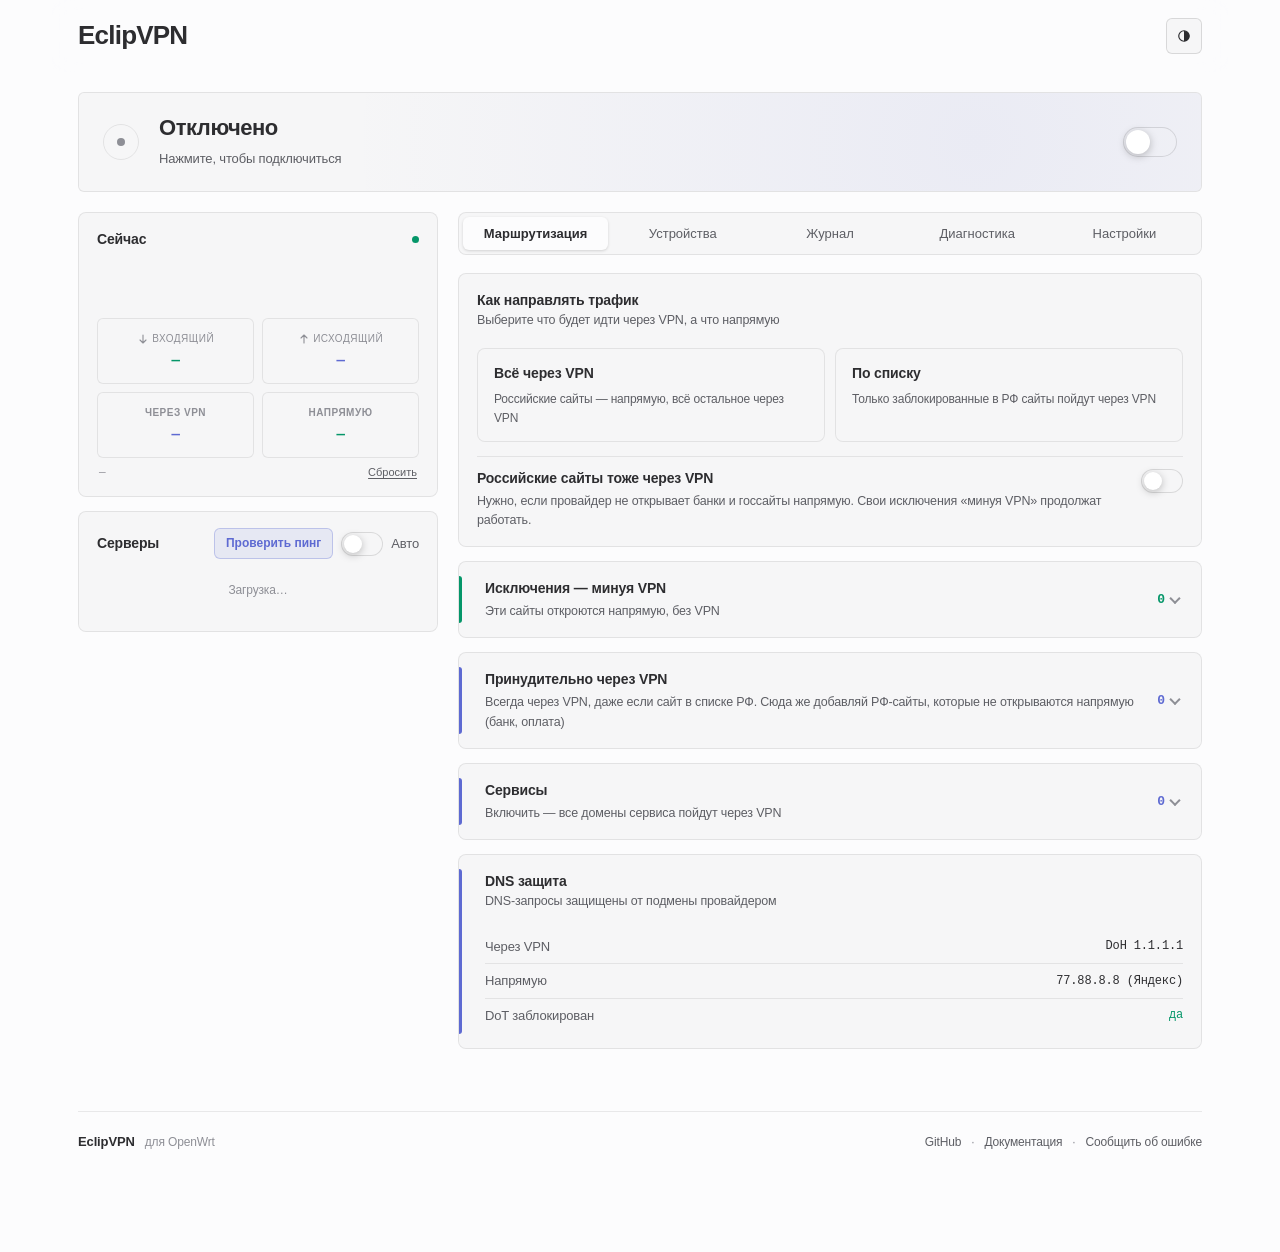
==== www/eclipvpn/index.html @ 991111f2 "feat(ui): automation settings, explicit device routes, domain search, DNS-free log - Settings > Авто" ====
<!DOCTYPE html>
<html lang="ru">
<head>
<meta charset="UTF-8">
<meta name="viewport" content="width=device-width, initial-scale=1, viewport-fit=cover">
<meta name="apple-mobile-web-app-capable" content="yes">
<meta name="apple-mobile-web-app-status-bar-style" content="black-translucent">
<meta name="theme-color" content="#08090a" media="(prefers-color-scheme: dark)">
<meta name="theme-color" content="#fcfcfd" media="(prefers-color-scheme: light)">
<title>EclipVPN</title>
<style>
/* System font stack — page must work without internet (it's the router admin UI) */
*,*::before,*::after{margin:0;padding:0;box-sizing:border-box}
:root{
  --bg:#08090a;
  --bg-gradient:#08090a;
  --card:rgba(255,255,255,0.025);
  --card-hover:rgba(255,255,255,0.04);
  --border:rgba(255,255,255,0.08);
  --border-strong:rgba(255,255,255,0.12);
  --text:#f7f8f8;
  --text-muted:#8a8f98;
  --text-dim:#62666d;
  --accent:#5e6ad2;
  --accent-warm:#5e6ad2;
  --accent-cool:#5e6ad2;
  --green:#34d399;
  --red:#f87171;
  --yellow:#fbbf24;
  --orange:#fb923c;
}
[data-theme="light"]{
  --bg:#fcfcfd;
  --bg-gradient:#fcfcfd;
  --card:rgba(0,0,0,0.025);
  --card-hover:rgba(0,0,0,0.04);
  --border:rgba(0,0,0,0.08);
  --border-strong:rgba(0,0,0,0.12);
  --text:#2d2d30;
  --text-muted:#5d5e64;
  --text-dim:#8e8f96;
  --accent:#5e6ad2;
  --accent-warm:#5e6ad2;
  --accent-cool:#5e6ad2;
  --green:#059669;
  --red:#dc2626;
  --yellow:#d97706;
  --orange:#ea580c;
}

body{
  background:var(--bg-gradient);
  color:var(--text);
  font-family:-apple-system,BlinkMacSystemFont,'Segoe UI',Roboto,Oxygen,Ubuntu,sans-serif;
  min-height:100vh;
  font-feature-settings:'cv02','cv03','cv04','cv11';
  line-height:1.5;
  letter-spacing:-0.01em;
  overflow-x:hidden;
}
html,body{max-width:100vw}
/* Numbers: tabular-nums stabilizes width when values change (speed, ping, uptime) */
.num,.speed-value,.stat-num,.mini-stat-val,.metric-value,.server-ping,
.device-meta,.log-time,.header-info b,.status-text .meta b,
.log-count-badge,.log-dup-count,.dev-group-count{
  font-variant-numeric:tabular-nums;
  font-feature-settings:'tnum','zero'
}

.app{max-width:1180px;margin:0 auto;padding:0 28px 80px}

/* Header */
.header{
  display:flex;align-items:center;justify-content:space-between;
  padding:16px 0;margin:0 -28px 20px;padding-left:28px;padding-right:28px;
  position:sticky;top:0;z-index:50;
  background:rgba(8,9,10,0.72);
  backdrop-filter:saturate(140%) blur(14px);
  -webkit-backdrop-filter:saturate(140%) blur(14px);
  border-bottom:1px solid transparent;
  transition:border-color .2s ease
}
/* Theme-switch snap: when JS toggles theme, all transitions are disabled
   for one frame so header/cards/buttons all snap to new colors together —
   otherwise blurred header animates background over 200ms while body snaps
   instantly, which reads as "top is lagging behind". */
html.theme-switching *,html.theme-switching *::before,html.theme-switching *::after{
  transition:none!important
}
[data-theme="light"] .header{
  background:rgba(252,252,253,0.78)
}
.header.scrolled{border-bottom-color:var(--border)}
.brand{display:flex;align-items:baseline;gap:10px}
.logo{
  font-size:26px;font-weight:700;letter-spacing:-0.03em;
  color:var(--text);
}
.version{font-size:11px;color:var(--text-dim);font-weight:500;letter-spacing:0.04em;text-transform:uppercase}
.header-actions{display:flex;align-items:center;gap:10px;margin-left:auto}
.header-info{
  font-size:12.5px;color:var(--text-muted);
  display:none;align-items:center;gap:8px;
  padding:6px 12px;background:var(--card);border:1px solid var(--border);border-radius:999px;
  transition:all .2s ease
}
.header-info.on{
  background:rgba(52,211,153,0.08);
  border-color:rgba(52,211,153,0.2);
  color:var(--text)
}
.header-info.off{
  background:rgba(248,113,113,0.06);
  border-color:rgba(248,113,113,0.18);
  color:var(--text-muted)
}
.header-info b{color:var(--text);font-weight:600;font-family:ui-monospace,'SF Mono',Menlo,Consolas,monospace;font-size:11.5px}
/* Uplink (direct WAN) state — full / whitelist-only / none. Independent of
   the VPN state: it answers "is the PROVIDER's internet working, and is it
   whitelist-filtered" (only Yandex reachable, Google not). */
.net-badge{
  display:none;align-items:center;gap:6px;margin-top:8px;
  font-size:11.5px;font-weight:500;padding:4px 10px;border-radius:999px;
  border:1px solid var(--border);color:var(--text-muted);width:fit-content;cursor:default
}
.net-badge .nb-dot{width:6px;height:6px;border-radius:50%;flex-shrink:0}
.net-badge.full{background:rgba(52,211,153,0.07);border-color:rgba(52,211,153,0.18)}
.net-badge.full .nb-dot{background:var(--green,#34d399)}
.net-badge.whitelist{background:rgba(251,191,36,0.08);border-color:rgba(251,191,36,0.25);color:var(--text)}
.net-badge.whitelist .nb-dot{background:#fbbf24}
.net-badge.none{background:rgba(248,113,113,0.08);border-color:rgba(248,113,113,0.25);color:var(--text)}
.net-badge.none .nb-dot{background:var(--red,#f87171)}
.header-mini-toggle{
  width:42px;height:24px;position:relative;cursor:pointer;
  display:none;align-items:center;flex-shrink:0
}
.header-mini-toggle input{display:none}
.header-mini-toggle .mt-track{
  position:absolute;inset:0;border-radius:12px;
  background:rgba(255,255,255,0.08);
  border:1px solid var(--border-strong);
  transition:background .2s ease
}
.header-mini-toggle input:checked+.mt-track{
  background:var(--accent);
  border-color:transparent
}
.header-mini-toggle .mt-knob{
  position:absolute;top:3px;left:3px;
  width:18px;height:18px;border-radius:50%;
  background:#fff;transition:transform .25s cubic-bezier(0.4,0,0.2,1);
  box-shadow:0 1px 3px rgba(0,0,0,0.3)
}
.header-mini-toggle input:checked~.mt-knob{transform:translateX(18px)}
.header.compact .header-mini-toggle{display:inline-flex}
.header.compact .header-info{display:inline-flex}
/* Compact: hide brand so pill takes the left edge, actions stay right */
.header.compact .brand{display:none}
.header.scrolled .header-info{padding:6px 10px 6px 12px}

/* Main toggle — HERO */
.hero{
  background:var(--card);
  border:1px solid var(--border);
  border-radius:6px;
  padding:22px 24px;
  margin-bottom:20px;
  position:relative;
  overflow:hidden;
}
.hero::before{
  content:'';position:absolute;inset:0;
  background:radial-gradient(circle at 80% 50%, rgba(94,106,210,0.08), transparent 70%);
  pointer-events:none;
}
.hero-inner{display:flex;align-items:center;justify-content:space-between;gap:24px;position:relative}
.hero-status{display:flex;align-items:center;gap:20px}
.status-orb{
  width:36px;height:36px;border-radius:50%;
  display:flex;align-items:center;justify-content:center;
  background:transparent;
  border:1px solid var(--border-strong);
  position:relative;
}
.status-orb.off{border-color:var(--border)}
.status-orb .pulse{
  position:absolute;inset:-2px;border-radius:50%;
  border:1px solid var(--green);
  animation:pulse 2.5s ease-out infinite;
}
.status-orb.off .pulse{display:none}
@keyframes pulse{
  0%{transform:scale(1);opacity:0.6}
  100%{transform:scale(1.35);opacity:0}
}
.status-orb .dot{
  width:8px;height:8px;border-radius:50%;background:var(--green);
}
.status-orb.off .dot{background:var(--text-dim)}

.status-text h1{
  font-size:22px;font-weight:600;letter-spacing:-0.02em;
  margin-bottom:8px;line-height:1.2;
}
.status-text .meta{
  font-size:13px;color:var(--text-muted);
  display:flex;gap:10px 18px;flex-wrap:wrap;align-items:center;
  line-height:1.5;
}
.status-text .meta span{display:inline-flex;align-items:center;gap:6px}
.status-text .meta span+span{
  position:relative;padding-left:18px;
}
.status-text .meta span+span::before{
  content:"";position:absolute;left:0;top:50%;
  width:3px;height:3px;border-radius:50%;
  background:var(--text-dim);transform:translateY(-50%);
}
.status-text .meta b{color:var(--text);font-weight:600}

/* Toggle — knob fills the track minus 3px padding on every side, which
   makes off/on positions visually symmetric. Geometry: track WxH, knob
   (H-6)x(H-6), travel = W - knob - 6. */
.toggle{position:relative;width:54px;height:30px;cursor:pointer;flex-shrink:0}
.toggle input{display:none}
.toggle-track{
  position:absolute;inset:0;border-radius:15px;
  background:rgba(255,255,255,0.08);
  transition:background .3s ease;
  border:1px solid var(--border-strong);
}
.toggle input:checked+.toggle-track{
  background:var(--accent);
  border-color:transparent;
}
.toggle-knob{
  position:absolute;top:3px;left:3px;
  width:24px;height:24px;border-radius:50%;
  background:#fff;transition:transform .3s cubic-bezier(0.4,0,0.2,1);
  box-shadow:0 2px 8px rgba(0,0,0,0.25);
}
.toggle input:checked~.toggle-knob{transform:translateX(24px)}

/* Settings row with inline toggle */
.setting-row{
  display:flex;align-items:flex-start;justify-content:space-between;
  gap:20px
}
.setting-row-info{flex:1;min-width:0}
.setting-row-title{
  font-size:14px;font-weight:600;color:var(--text);
  letter-spacing:-0.01em;line-height:1.35
}
.setting-row-desc{
  font-size:12.5px;color:var(--text-muted);
  line-height:1.5;margin-top:4px
}
.auto-row{padding:12px 0;border-top:1px solid var(--border)}
.card-desc + .auto-row{border-top:none}
.mode-switch + .auto-row{margin-top:14px;padding-bottom:0}
.auto-row.off{opacity:.5}
.toggle-sm{width:42px;height:24px;flex-shrink:0}
.toggle-sm .toggle-track{border-radius:12px}
.toggle-sm .toggle-knob{width:18px;height:18px;top:3px;left:3px}
.toggle-sm input:checked~.toggle-knob{transform:translateX(18px)}
.setting-body{
  margin-top:16px;padding-top:16px;
  border-top:1px solid var(--border);
  transition:opacity .2s ease
}
.setting-body.disabled{opacity:0.4;pointer-events:none}
.setting-status{
  font-size:12px;color:var(--text-dim);
  margin-top:10px;display:flex;align-items:center;gap:6px
}
.setting-status.on{color:var(--green)}
.setting-status.on::before{
  content:"";width:6px;height:6px;border-radius:50%;
  background:var(--green)
}

/* Layout */
.grid{display:grid;grid-template-columns:360px minmax(0,1fr);gap:20px;align-items:start}
@media(max-width:840px){
  .grid{display:flex;flex-direction:column;align-items:stretch;gap:0}
  /* Bottom-nav layout: «Главная» = hero + left column, every other tab = its
     section only, with the compact header standing in for the hero. */
  .grid > *{min-width:0}
  body.m-home .grid > :not(.home-col){display:none}
  body:not(.m-home) .home-col,body:not(.m-home) .hero{display:none}
  .header{gap:12px}
  .header-info{min-width:0;white-space:nowrap;overflow:hidden}
}

/* Cards */
.card{
  background:var(--card);
  border:1px solid var(--border);
  border-radius:8px;
  padding:16px 18px;
  margin-bottom:14px;
  transition:border-color .2s ease;
}
.card:hover{border-color:var(--border-strong)}
.card-accent{position:relative;padding-left:26px}
.card-accent::before{
  content:"";position:absolute;left:0;top:14px;bottom:14px;
  width:3px;border-radius:0 3px 3px 0
}
.card-accent-direct::before{background:var(--green)}
.card-accent-vpn::before{background:var(--accent)}
.card-accent-dns::before{background:var(--accent)}
.card-head{
  display:flex;align-items:center;justify-content:space-between;
  margin-bottom:6px;gap:8px
}
.card-collapsible>.card-head{
  position:relative;
  cursor:pointer;user-select:none;margin-bottom:0;
  border-radius:6px;padding:2px 22px 2px 4px;margin:-2px -4px;
  transition:background .15s
}
.card-collapsible>.card-head:hover{background:rgba(255,255,255,0.03)}
[data-theme="light"] .card-collapsible>.card-head:hover{background:rgba(0,0,0,0.03)}
.card-collapsible>.card-head::after{
  content:"";position:absolute;right:8px;top:50%;
  width:8px;height:8px;
  border-right:2px solid var(--text-dim);border-bottom:2px solid var(--text-dim);
  transform:translateY(-70%) rotate(45deg);transition:transform .2s ease
}
.card-collapsible.expanded>.card-head::after{transform:translateY(-30%) rotate(-135deg)}
.card-collapsible-body{
  max-height:0;overflow:hidden;
  transition:max-height .3s ease,margin-top .25s ease;
  margin-top:0
}
.card-collapsible.expanded>.card-collapsible-body{
  max-height:1200px;margin-top:8px
}
.card-title{
  font-size:14px;font-weight:600;color:var(--text);
  letter-spacing:-0.01em;
}
.card-desc{
  font-size:12.5px;color:var(--text-muted);
  margin-bottom:18px;line-height:1.55
}

/* Live dot */
.live-dot{
  width:7px;height:7px;border-radius:50%;
  background:var(--green);
  animation:livePulse 1.6s infinite
}

/* Sparkline */
.spark{
  display:block;width:100%;max-width:100%;height:54px;
  margin:6px 0 4px;border-radius:8px
}

/* Mini stats under speed — visually consistent with .speed-item cards */
.mini-stats{
  display:grid;grid-template-columns:1fr 1fr;gap:8px;
  margin-top:8px
}
.mini-stat{
  padding:12px 14px;
  background:rgba(255,255,255,0.02);
  border:1px solid var(--border);border-radius:6px;
  text-align:center;
  display:flex;flex-direction:column;gap:4px;align-items:center
}
.mini-stat-label{
  font-size:10px;color:var(--text-dim);
  text-transform:uppercase;letter-spacing:0.05em;font-weight:600
}
.mini-stat-val{
  font-family:ui-monospace,'SF Mono',Menlo,Consolas,monospace;
  font-size:14px;font-weight:700
}
.traffic-meta{
  display:flex;justify-content:space-between;align-items:center;
  font-size:11px;color:var(--text-dim);margin-top:6px;padding:0 2px
}
.traffic-since{font-family:ui-monospace,'SF Mono',Menlo,Consolas,monospace}
.btn-link{
  background:none;border:none;padding:0;cursor:pointer;
  font-size:11px;color:var(--text-muted);text-decoration:underline;
  text-underline-offset:2px;font-family:inherit
}
.btn-link:hover{color:var(--accent)}

/* Speed display */
.speed-row{display:flex;gap:8px;margin-top:8px}
.speed-item{
  flex:1;padding:12px 14px;
  background:rgba(255,255,255,0.02);
  border:1px solid var(--border);border-radius:6px;
  text-align:center
}
.speed-label{font-size:10px;color:var(--text-dim);text-transform:uppercase;letter-spacing:0.05em;margin-bottom:4px}
.speed-value{font-family:ui-monospace,'SF Mono',Menlo,Consolas,monospace;font-size:14px;font-weight:600}
.speed-down .speed-value{color:var(--green)}
.speed-up .speed-value{color:var(--accent-warm)}

/* Servers list */
/* Bounded, internally-scrolled list so a big multi-subscription pool (100s of
   servers) doesn't become one giant page-length strip. */
.server-list{max-height:min(58vh,520px);overflow-y:auto;overflow-x:hidden;scrollbar-width:thin}
.server-list::-webkit-scrollbar{width:8px}
.server-list::-webkit-scrollbar-thumb{background:var(--card-hover);border-radius:4px}
/* Collapsible provider group header (sticky so you keep context while scrolling). */
.sub-group-head{
  position:sticky;top:0;z-index:2;
  display:flex;align-items:center;gap:7px;
  padding:8px 6px 5px;margin-top:2px;cursor:pointer;user-select:none;
  font-size:11px;font-weight:600;color:var(--text-dim);
  text-transform:uppercase;letter-spacing:.04em;
  background:var(--card);
}
.sub-group-head:hover{color:var(--text-muted)}
.sub-group-head .sgh-chev{font-size:10px;width:10px;text-align:center;transition:transform .12s}
.sub-group-head .sgh-count{font-weight:500;color:var(--text-dim);background:var(--card-hover);padding:0 7px;border-radius:9px;text-transform:none;letter-spacing:0}
.sub-group-head .sgh-active{width:6px;height:6px;border-radius:50%;background:var(--green);flex-shrink:0}
.server{
  display:flex;align-items:center;gap:10px;
  padding:8px 12px;border-radius:6px;cursor:pointer;
  margin-bottom:2px;background:transparent;
  border:1px solid transparent;
  transition:all .15s ease;
}
.server:hover{background:var(--card-hover)}
.server:focus-visible,.device:focus-visible,.mode-option:focus-visible{
  outline:2px solid var(--accent);outline-offset:2px
}
.server.active:not(.switching){
  background:rgba(94,106,210,0.08);
  border-color:rgba(94,106,210,0.3);
}
.server.switching{
  background:rgba(94,106,210,0.14);
  border-color:rgba(94,106,210,0.6);
  animation:switchPulse 1.4s ease-in-out infinite;
}
.server.switching::after{
  content:'';display:inline-block;width:12px;height:12px;
  border:2px solid rgba(94,106,210,0.4);border-top-color:rgba(94,106,210,1);
  border-radius:50%;margin-left:8px;
  animation:spin .7s linear infinite;flex-shrink:0;
}
@keyframes switchPulse{
  0%,100%{box-shadow:0 0 0 0 rgba(94,106,210,0.35)}
  50%{box-shadow:0 0 0 6px rgba(94,106,210,0)}
}
.server-list.locked .server:not(.switching){
  opacity:0.45;pointer-events:none;filter:saturate(0.6)
}
.server-flag{font-size:18px;filter:saturate(1.2);min-width:24px;display:inline-flex;align-items:center;justify-content:center}
.country-code{
  display:inline-flex;align-items:center;justify-content:center;
  min-width:24px;height:18px;padding:0 5px;
  font-size:10px;font-weight:700;letter-spacing:0.5px;
  background:rgba(94,106,210,0.14);
  border:1px solid rgba(94,106,210,0.3);
  border-radius:3px;
  font-family:ui-monospace,'SF Mono',Menlo,Consolas,monospace;
  color:var(--text)
}
.server-name{flex:1;font-size:14px;font-weight:500;min-width:0;overflow:hidden;text-overflow:ellipsis;white-space:nowrap}
.server-ping-box{display:inline-flex;align-items:center;gap:6px;flex-shrink:0}
.ping-bars{
  display:inline-flex;align-items:flex-end;gap:2px;
  height:14px;width:22px
}
.ping-bars span{
  width:3px;background:var(--border-strong);border-radius:1px;
  transition:background .2s
}
.ping-bars span:nth-child(1){height:4px}
.ping-bars span:nth-child(2){height:7px}
.ping-bars span:nth-child(3){height:10px}
.ping-bars span:nth-child(4){height:13px}
.ping-good .ping-bars span{background:var(--green)}
.ping-mid .ping-bars span:nth-child(-n+3){background:var(--yellow)}
.ping-bad .ping-bars span:nth-child(-n+2){background:var(--red)}
.server-ping{
  font-family:ui-monospace,'SF Mono',Menlo,Consolas,monospace;font-size:11px;
  padding:2px 7px;border-radius:6px;font-weight:500;min-width:52px;text-align:center
}
.server-proto{
  font-size:9px;font-weight:700;letter-spacing:0.04em;text-transform:uppercase;
  padding:2px 6px;border-radius:6px;flex-shrink:0;
  background:rgba(255,255,255,0.06);color:var(--text-dim);
  border:1px solid rgba(255,255,255,0.10)
}
.server-fail{
  font-size:10px;font-weight:700;letter-spacing:0.02em;
  padding:2px 6px;border-radius:6px;flex-shrink:0;
  background:rgba(239,68,68,0.12);color:var(--red,#ef4444);
  border:1px solid rgba(239,68,68,0.28)
}
.server-fail.warn{background:rgba(251,191,36,0.12);color:var(--yellow);border-color:rgba(251,191,36,0.28)}
.incident{
  padding:9px 11px;border-radius:8px;margin-bottom:6px;
  background:rgba(255,255,255,0.025);
  border-left:3px solid var(--border-strong)
}
.incident.t-check_fail{border-left-color:#fbbf24}
.incident.t-auto_switch{border-left-color:var(--accent)}
.incident.t-switch_failed{border-left-color:#ef4444}
.incident.t-emergency_muted{border-left-color:#fbbf24}
.incident-row{display:flex;justify-content:space-between;gap:8px;align-items:baseline;margin-bottom:2px}
.incident-type{font-size:11px;font-weight:700;letter-spacing:0.03em;text-transform:uppercase;color:var(--text)}
.incident-time{font-size:11px;color:var(--text-dim);font-family:ui-monospace,'SF Mono',Menlo,Consolas,monospace}
.incident-server{font-size:13px;color:var(--text);margin-bottom:1px}
.incident-detail{font-size:11.5px;color:var(--text-muted);line-height:1.35}
.incident-empty{color:var(--text-dim);font-size:12px;padding:16px;text-align:center}
.server-metered.active{background:linear-gradient(135deg, rgba(251,191,36,0.08), rgba(251,191,36,0.02));border-color:rgba(251,191,36,0.3)}
/* Muted = excluded from auto-select / failover, still selectable by hand.
   Dim the NAME only, never the whole row: the ping and the mute button must
   stay readable, and an active-but-muted server has to look active. */
.server-muted .server-name{opacity:0.55}
.server-muted.active .server-name{opacity:1}
.server-mute{
  display:inline-flex;align-items:center;line-height:0;flex-shrink:0;
  padding:3px 5px;border-radius:6px;cursor:pointer;
  background:transparent;border:1px solid transparent;color:var(--text-dim);
  opacity:0;transition:opacity .15s ease,background .15s ease
}
.server:hover .server-mute,.server-muted .server-mute,.server-mute:focus-visible{opacity:1}
.server-mute:hover{background:rgba(255,255,255,0.08);color:var(--text)}
.server-muted .server-mute{color:var(--yellow)}
.ping-good .server-ping{color:var(--green);background:rgba(52,211,153,0.1)}
.ping-mid .server-ping{color:var(--yellow);background:rgba(251,191,36,0.1)}
.ping-bad .server-ping{color:var(--red);background:rgba(248,113,113,0.1)}
.ping-none .server-ping{color:var(--text-dim)}
.ping-none .ping-bars{display:none}

/* Tabs */
.tabs{
  display:flex;gap:2px;margin-bottom:18px;
  padding:4px;background:var(--card);
  border:1px solid var(--border);border-radius:8px;
}
.tab{
  flex:1;padding:9px 14px;border-radius:6px;
  font-size:13px;font-weight:500;
  cursor:pointer;background:transparent;
  color:var(--text-muted);border:none;
  transition:all .15s ease;text-align:center;
  font-family:inherit
}
.tab:hover{color:var(--text)}
.tab.active{
  background:var(--bg);color:var(--text);
  box-shadow:0 1px 3px rgba(0,0,0,0.15);
  font-weight:600
}

/* Inputs & buttons */
.input{
  width:100%;padding:10px 14px;
  border-radius:6px;border:1px solid var(--border-strong);
  background:rgba(255,255,255,0.02);color:var(--text);
  font-size:13px;outline:none;font-family:inherit;
  transition:all .15s ease
}
.input:focus{border-color:var(--accent);background:rgba(255,255,255,0.04)}
.input::placeholder{color:var(--text-dim)}
.input.error{
  border-color:var(--red);
  background:rgba(248,113,113,0.08);
  animation:shake .35s ease-in-out
}
.input.error:focus{border-color:var(--red);background:rgba(248,113,113,0.12)}
@keyframes shake{
  0%,100%{transform:translateX(0)}
  25%{transform:translateX(-4px)}
  75%{transform:translateX(4px)}
}
.input-error-msg{
  font-size:11.5px;color:var(--red);margin-top:4px;
  display:none
}
.input-error-msg.visible{display:block}

.btn{
  padding:6px 12px;border-radius:6px;border:1px solid transparent;cursor:pointer;
  font-size:13px;font-weight:500;font-family:inherit;
  transition:transform .12s ease, box-shadow .15s ease, background .15s ease, border-color .15s ease, color .15s ease;
  display:inline-flex;align-items:center;justify-content:center;gap:6px;
  line-height:1.4;white-space:nowrap
}
.btn:active{transform:translateY(0)!important}
.btn-primary{
  background:var(--accent);
  color:#fff;font-weight:600;
}
.btn-primary:hover{background:#6c77da}
.btn-secondary{
  background:rgba(94,106,210,0.1);color:var(--accent);
  border-color:rgba(94,106,210,0.3);font-weight:600
}
.btn-secondary:hover{background:rgba(94,106,210,0.18);border-color:rgba(94,106,210,0.5)}
.btn-ghost{
  background:var(--card);color:var(--text);
  border-color:var(--border-strong)
}
.btn-ghost:hover{background:var(--card-hover);border-color:var(--text-dim)}
.btn-danger{
  background:rgba(248,113,113,0.08);color:var(--red);
  border-color:rgba(248,113,113,0.2)
}
.btn-danger:hover{background:rgba(248,113,113,0.15);border-color:rgba(248,113,113,0.4)}
.btn-sm{padding:6px 11px;font-size:12px}
.btn:disabled{opacity:.4;cursor:not-allowed;transform:none!important;box-shadow:none!important}
.btn-icon{padding:8px;width:36px;height:36px}

/* Mode switcher */
.mode-switch{display:flex;gap:10px;margin-bottom:4px}
.mode-option{
  flex:1;padding:14px 16px;border-radius:8px;
  cursor:pointer;border:1px solid var(--border);
  background:rgba(255,255,255,0.02);transition:all .2s ease;
  position:relative;overflow:hidden
}
.mode-option:hover{border-color:var(--border-strong);background:var(--card-hover)}
.mode-option.active{
  border-color:var(--accent);
  background:rgba(94,106,210,0.06)
}
.mode-option.active::before{
  content:'';position:absolute;inset:0;
  background:transparent;
  pointer-events:none
}
/* Applying state — fired during set-mode request to give immediate
   visual confirmation that the click was registered before the toast
   appears. Prevents the user from clicking again because nothing
   happened yet. */
.mode-option.applying{
  animation:modeApply .9s ease-out;
  pointer-events:none
}
@keyframes modeApply{
  0%{transform:scale(1)}
  35%{transform:scale(0.98);box-shadow:0 0 0 4px rgba(94,106,210,0.18)}
  100%{transform:scale(1);box-shadow:0 0 0 0 transparent}
}
.mode-option h3{font-size:14px;font-weight:600;margin-bottom:6px;position:relative;letter-spacing:-0.01em}
.mode-option p{font-size:12px;color:var(--text-muted);line-height:1.55;position:relative}

/* Domain tags */
.domains{display:flex;flex-wrap:wrap;gap:6px;margin-bottom:14px}
.domains.scrollable{max-height:280px;overflow-y:auto;padding:4px 6px 4px 0;
  border-top:1px solid var(--border);margin-top:8px;align-content:flex-start;
  -webkit-overflow-scrolling:touch;overscroll-behavior:contain}
.dom-search{margin-top:10px}
.dom-builtin{flex-basis:100%;margin-top:6px}
.dom-builtin summary{cursor:pointer;font-size:12px;font-weight:600;color:var(--text-muted);padding:8px 0}
.dom-tags{display:flex;flex-wrap:wrap;gap:6px}
.domains-note{color:var(--text-dim);font-size:11px;margin:4px 0 6px;line-height:1.45}
.tag{
  display:inline-flex;align-items:center;gap:5px;
  padding:5px 10px 5px 12px;border-radius:8px;
  font-size:12px;background:var(--card);
  border:1px solid var(--border-strong);
  font-family:ui-monospace,'SF Mono',Menlo,Consolas,monospace;
  transition:border-color .15s
}
.tag:hover{border-color:var(--accent)}
.tag.tag-readonly{opacity:.65;padding-right:10px}
.tag.tag-readonly:hover{border-color:var(--border-strong)}
.tag-remove{
  cursor:pointer;color:var(--text-dim);font-weight:700;
  width:14px;height:14px;display:inline-flex;align-items:center;justify-content:center;
  border-radius:4px;transition:all .15s
}
.tag-remove:hover{background:rgba(248,113,113,0.15);color:var(--red)}

/* Stats row */
.stats{display:flex;gap:10px;margin-top:14px}
.stat{
  flex:1;padding:12px 14px;background:rgba(255,255,255,0.02);
  border:1px solid var(--border);border-radius:6px;text-align:center
}
.stat-label{font-size:10px;color:var(--text-dim);text-transform:uppercase;letter-spacing:0.05em;margin-bottom:4px}
.stat-num{font-family:ui-monospace,'SF Mono',Menlo,Consolas,monospace;font-size:16px;font-weight:600}

/* Devices */
.device{
  display:flex;align-items:center;gap:12px;
  padding:11px 14px;border-radius:6px;
  border:1px solid transparent;transition:all .15s ease;
  margin-bottom:3px
}
.device:hover{background:var(--card-hover);border-color:var(--border-strong)}
.device-avatar{
  width:34px;height:34px;border-radius:6px;
  display:flex;align-items:center;justify-content:center;
  background:var(--card);border:1px solid var(--border-strong);
  flex-shrink:0
}
.device-info{flex:1;min-width:0}
.device-name{font-size:13px;font-weight:600;white-space:nowrap;overflow:hidden;text-overflow:ellipsis;margin-bottom:3px}
.device-meta{font-family:ui-monospace,'SF Mono',Menlo,Consolas,monospace;font-size:11px;color:var(--text-dim);line-height:1.4}
.seg{display:flex;flex-shrink:0;border:1px solid var(--border);border-radius:7px;overflow:hidden}
.seg-btn{
  padding:6px 10px;font:inherit;font-size:11.5px;font-weight:600;cursor:pointer;
  background:transparent;color:var(--text-muted);border:none;border-left:1px solid var(--border)
}
.seg-btn:first-child{border-left:none}
.seg-btn:hover{background:var(--card-hover)}
.seg-btn:disabled{opacity:.5;cursor:wait}
.seg-btn:focus-visible{outline:2px solid var(--accent);outline-offset:-2px}
.seg-btn.on{background:var(--accent);color:#fff;cursor:default}
.seg-btn.on[data-dev-route="direct"]{background:#047857}
.seg-btn.on[data-dev-route="auto"]{background:var(--border-strong);color:var(--text)}
.badge{
  padding:3px 8px;border-radius:6px;font-size:10px;font-weight:700;
  text-transform:uppercase;letter-spacing:0.04em
}
.badge-vpn{background:rgba(94,106,210,0.15);color:var(--accent)}
.badge-direct{background:rgba(52,211,153,0.12);color:var(--green)}

/* Devices search + groups */
.dev-search{
  position:relative;margin-bottom:14px
}
.dev-search input{
  width:100%;padding:10px 14px 10px 36px;
  border-radius:6px;background:var(--card-hover);
  border:1px solid var(--border);color:var(--text);
  font-size:13px;outline:none;transition:border-color .15s
}
.dev-search input:focus{border-color:var(--accent)}
.dev-search::before{
  content:"";position:absolute;left:12px;top:50%;
  width:16px;height:16px;transform:translateY(-50%);
  background-image:url("data:image/svg+xml;utf8,<svg xmlns='http://www.w3.org/2000/svg' viewBox='0 0 24 24' fill='none' stroke='%23888' stroke-width='2.2' stroke-linecap='round'><circle cx='10.5' cy='10.5' r='7.5'/><path d='M21 21l-5.5-5.5'/></svg>");
  background-size:contain;background-repeat:no-repeat;opacity:.7
}
.dev-group-header{
  display:flex;align-items:center;gap:8px;
  padding:8px 2px;margin:8px 0 4px;font-size:11px;
  color:var(--text-dim);text-transform:uppercase;
  letter-spacing:0.06em;font-weight:600
}
.dev-group-header:first-child{margin-top:0}
.dev-group-count{
  font-family:ui-monospace,'SF Mono',Menlo,Consolas,monospace;font-size:10px;
  padding:2px 7px;background:var(--card-hover);
  border-radius:8px;color:var(--text-muted);font-weight:700
}
.device-avatar.vpn{color:var(--accent);background:rgba(94,106,210,0.1);border-color:rgba(94,106,210,0.2)}
.device-avatar.direct{color:var(--green);background:rgba(52,211,153,0.08);border-color:rgba(52,211,153,0.2)}
.device-avatar.unknown{color:var(--text-dim)}
.dev-empty{
  color:var(--text-dim);font-size:12px;padding:24px 16px;
  text-align:center
}

/* Logs */
.log-filters{display:flex;gap:4px;flex-wrap:wrap;margin-bottom:6px}
.log-filter-badge{
  display:inline-flex;align-items:center;justify-content:center;
  min-width:18px;height:16px;padding:0 5px;margin-left:4px;
  font-size:10px;font-weight:700;border-radius:8px;
  background:rgba(239,68,68,0.18);color:#ef4444;
  border:1px solid rgba(239,68,68,0.32)
}
.log-filter.active .log-filter-badge{background:rgba(255,255,255,0.22);color:#fff;border-color:rgba(255,255,255,0.4)}
.log-filter-hint{
  font-size:11.5px;color:var(--text-muted);
  padding:8px 10px;margin-bottom:12px;border-radius:8px;
  background:rgba(94,106,210,0.06);
  border:1px solid rgba(94,106,210,0.18);
  line-height:1.4
}
.log-filter{
  padding:5px 11px;border-radius:8px;
  font-size:11px;font-weight:500;cursor:pointer;
  background:var(--card);border:1px solid var(--border);
  color:var(--text-muted);font-family:inherit;
  transition:all .15s
}
.log-filter:hover{background:var(--card-hover);color:var(--text)}
.log-filter.active{background:var(--accent);color:#fff;border-color:transparent}

.log-entries{max-height:500px;overflow-y:auto;padding-right:4px;transition:opacity .18s ease}
.log-entries::-webkit-scrollbar{width:6px}
.log-entries::-webkit-scrollbar-track{background:transparent}
.log-entries::-webkit-scrollbar-thumb{background:var(--border-strong);border-radius:3px}

.log-line{
  display:flex;align-items:center;gap:8px;
  padding:6px 10px;font-family:ui-monospace,'SF Mono',Menlo,Consolas,monospace;
  font-size:11px;border-radius:6px;
  border:1px solid transparent;margin-bottom:2px;
  line-height:1.5
}
.log-line:hover{background:var(--card);border-color:var(--border)}
.log-time{color:var(--text-dim);flex-shrink:0;min-width:60px}
.log-icon{flex-shrink:0;width:14px;height:14px;display:inline-flex;align-items:center;justify-content:center}
.log-label{font-weight:700;min-width:50px;flex-shrink:0;font-size:10px;letter-spacing:0.03em}
.log-msg{color:var(--text);flex:1;word-break:break-all;overflow:hidden}

.log-vpn .log-icon,.log-vpn .log-label{color:var(--accent)}
.log-direct .log-icon,.log-direct .log-label{color:var(--green)}
.log-error .log-icon,.log-error .log-label{color:var(--red)}
.log-error{background:rgba(248,113,113,0.04)}
.log-dns .log-icon,.log-dns .log-label{color:var(--yellow)}
.log-flow .log-icon,.log-flow .log-label{color:var(--accent-cool)}
.log-xray .log-icon,.log-xray .log-label{color:var(--orange)}

.log-stats{
  display:flex;justify-content:space-between;align-items:center;
  margin-top:12px;padding-top:12px;border-top:1px solid var(--border);
  font-size:11px;color:var(--text-muted)
}
.log-stats-inline{display:flex;gap:14px}
.log-stats-inline b{color:var(--text);font-family:ui-monospace,'SF Mono',Menlo,Consolas,monospace}

/* Log live controls */
.log-toolbar{
  display:flex;align-items:center;justify-content:space-between;
  margin-bottom:12px;gap:10px;flex-wrap:wrap
}
.log-live{
  display:inline-flex;align-items:center;gap:8px;
  padding:5px 10px 5px 8px;border-radius:999px;
  font-size:11px;font-weight:600;letter-spacing:0.05em;
  background:rgba(248,113,113,0.08);color:var(--red);
  border:1px solid rgba(248,113,113,0.2);
  cursor:pointer;user-select:none;text-transform:uppercase;
  transition:all .15s
}
.log-live::before{
  content:"";width:7px;height:7px;border-radius:50%;
  background:var(--red);
  animation:livePulse 1.2s infinite
}
.log-live.paused{background:var(--card-hover);color:var(--text-dim);border-color:var(--border-strong)}
.log-live.paused::before{background:var(--text-dim);box-shadow:none;animation:none}
@keyframes livePulse{
  0%,100%{opacity:1;transform:scale(1)}
  50%{opacity:0.5;transform:scale(1.2)}
}
@media (prefers-reduced-motion:reduce){
  *,*::before,*::after{animation-duration:0.01ms!important;animation-iteration-count:1!important;transition-duration:0.01ms!important}
}
.log-count-badge{
  font-family:ui-monospace,'SF Mono',Menlo,Consolas,monospace;font-size:10px;
  color:var(--text-dim);padding:2px 6px;
  background:var(--card-hover);border-radius:6px;
  margin-left:6px;font-weight:600
}
.log-line.log-dup{position:relative}
.log-line .log-dup-count{
  font-family:ui-monospace,'SF Mono',Menlo,Consolas,monospace;font-size:10px;font-weight:700;
  padding:1px 6px;border-radius:8px;
  background:var(--border-strong);color:var(--text-muted);
  flex-shrink:0;margin-left:auto
}
.log-empty{
  color:var(--text-dim);font-size:12px;padding:36px 16px;
  text-align:center;display:flex;flex-direction:column;
  align-items:center;gap:10px
}
.log-empty svg{width:32px;height:32px;opacity:0.4}
.log-entries.updating{opacity:0.6}

/* Diagnostics */
.check{
  display:flex;align-items:flex-start;gap:12px;
  padding:11px 14px;margin-bottom:5px;
  border-radius:6px;border:1px solid;
}
.check-icon{
  flex-shrink:0;width:20px;height:20px;border-radius:50%;
  display:flex;align-items:center;justify-content:center;margin-top:1px
}
.check-body{flex:1}
.check-name{font-size:13px;font-weight:600;margin-bottom:2px}
.check-detail{font-size:11px;color:var(--text-muted);line-height:1.5}

.check-ok{background:rgba(52,211,153,0.03);border-color:rgba(52,211,153,0.15)}
.check-ok .check-icon{background:var(--green);color:#000}
.check-warn{background:rgba(251,191,36,0.03);border-color:rgba(251,191,36,0.15)}
.check-warn .check-icon{background:var(--yellow);color:#000}
.check-error{background:rgba(248,113,113,0.03);border-color:rgba(248,113,113,0.15)}
.check-error .check-icon{background:var(--red);color:#fff}
.check-action{cursor:pointer;transition:transform .12s ease, box-shadow .15s ease, border-color .15s}
.check-action:hover{transform:translateY(-1px);box-shadow:0 4px 12px rgba(0,0,0,0.12)}
.check-action.check-warn:hover{border-color:var(--yellow)}
.check-action.check-error:hover{border-color:var(--red)}
.check-act-btn{
  margin-top:8px;padding:5px 11px;border-radius:8px;
  background:transparent;border:1px solid currentColor;
  font-family:inherit;font-size:11.5px;font-weight:600;
  cursor:pointer;display:inline-flex;align-items:center;gap:4px;
  transition:background .15s
}
.check-warn .check-act-btn{color:var(--yellow)}
.check-error .check-act-btn{color:var(--red)}
.check-warn .check-act-btn:hover{background:rgba(251,191,36,0.12)}
.check-error .check-act-btn:hover{background:rgba(248,113,113,0.12)}

.check-summary{
  display:flex;justify-content:space-around;align-items:center;
  padding:14px;margin-top:14px;
  background:var(--card);border:1px solid var(--border);border-radius:6px;
  font-size:13px
}
.summary-item{display:flex;align-items:center;gap:6px}
.summary-num{font-family:ui-monospace,'SF Mono',Menlo,Consolas,monospace;font-weight:700;font-size:15px}

/* Quick diagnose metrics */
.metric-grid{
  display:grid;grid-template-columns:repeat(2,1fr);gap:12px;
  margin-bottom:18px
}
@media(max-width:640px){.metric-grid{grid-template-columns:1fr}}
.metric{
  padding:16px;border-radius:8px;
  background:rgba(255,255,255,0.02);
  border:1px solid var(--border);
  display:flex;gap:14px;align-items:flex-start;
  transition:border-color .15s
}
.metric:hover{border-color:var(--border-strong)}
.metric-icon{
  flex-shrink:0;width:40px;height:40px;border-radius:6px;
  display:flex;align-items:center;justify-content:center;
  background:var(--card);border:1px solid var(--border-strong);
  color:var(--text-muted)
}
.metric-icon svg{width:20px;height:20px}
.metric.ok .metric-icon{color:var(--green);background:rgba(52,211,153,0.08);border-color:rgba(52,211,153,0.2)}
.metric.warn .metric-icon{color:var(--yellow);background:rgba(251,191,36,0.08);border-color:rgba(251,191,36,0.2)}
.metric.err .metric-icon{color:var(--red);background:rgba(248,113,113,0.08);border-color:rgba(248,113,113,0.2)}
.metric.info .metric-icon{color:var(--accent-cool);background:rgba(94,106,210,0.08);border-color:rgba(94,106,210,0.2)}
.metric-body{flex:1;min-width:0}
.metric-label{
  font-size:11px;text-transform:uppercase;letter-spacing:0.05em;
  color:var(--text-dim);font-weight:600;margin-bottom:6px
}
.metric-value{
  font-size:18px;font-weight:700;line-height:1.2;
  letter-spacing:-0.01em;word-break:break-all
}
.metric-value.mono{font-family:ui-monospace,'SF Mono',Menlo,Consolas,monospace;font-size:16px}
.metric-sub{
  font-size:11px;color:var(--text-muted);margin-top:4px;line-height:1.4
}

/* System info */
.sys-info{display:grid;grid-template-columns:1fr 1fr;gap:10px 20px;margin-top:8px}
@media(max-width:520px){.sys-info{grid-template-columns:1fr}}
.sys-row{display:flex;justify-content:space-between;gap:8px;font-size:12.5px;padding:4px 0;border-bottom:1px solid var(--border)}
.sys-row:last-child{border-bottom:none}
.sys-row-label{color:var(--text-muted)}
.sys-row-val{color:var(--text);font-family:ui-monospace,'SF Mono',Menlo,Consolas,monospace;font-size:11.5px;font-weight:600;text-align:right;overflow:hidden;text-overflow:ellipsis;white-space:nowrap;max-width:65%}
.sys-bar{margin-top:14px}
.sys-bar-label{display:flex;justify-content:space-between;font-size:11px;color:var(--text-muted);margin-bottom:5px}
.sys-bar-label b{color:var(--text);font-family:ui-monospace,'SF Mono',Menlo,Consolas,monospace}
.sys-bar-track{
  height:6px;background:var(--card-hover);
  border-radius:3px;overflow:hidden
}
.sys-bar-fill{
  height:100%;border-radius:3px;
  background:var(--accent);
  transition:width .4s ease
}
.sys-bar-fill.warn{background:var(--yellow)}
.sys-bar-fill.err{background:var(--red)}

/* Bottom navigation (mobile) */
.bottom-nav{
  display:none;
  position:fixed;left:0;right:0;bottom:0;z-index:60;
  padding:8px 6px calc(8px + env(safe-area-inset-bottom));
  background:rgba(8,9,10,0.85);
  backdrop-filter:saturate(140%) blur(18px);
  -webkit-backdrop-filter:saturate(140%) blur(18px);
  border-top:1px solid var(--border);
  justify-content:space-around;align-items:stretch;gap:2px
}
[data-theme="light"] .bottom-nav{background:rgba(252,252,253,0.9)}
.bn-item{
  flex:1;display:flex;flex-direction:column;align-items:center;justify-content:center;gap:3px;
  padding:6px 2px;background:transparent;border:0;cursor:pointer;
  color:var(--text-dim);font-family:inherit;font-size:9.5px;font-weight:500;
  transition:color .15s;border-radius:6px;min-width:0;min-height:48px
}
.bn-item svg{width:22px;height:22px}
.bn-item span{
  letter-spacing:-0.02em;text-align:center;line-height:1.15;
  width:100%;overflow:hidden;text-overflow:ellipsis;white-space:nowrap
}
.bn-item.active{color:var(--accent)}
.bn-item:active{background:var(--card-hover)}

/* Onboarding */
.onboard{
  position:fixed;inset:0;z-index:200;
  display:none;align-items:center;justify-content:center;
  padding:20px
}
.onboard.show{display:flex;animation:onboardIn .3s ease}
@keyframes onboardIn{from{opacity:0}to{opacity:1}}
.onboard-backdrop{
  position:absolute;inset:0;
  background:rgba(0,0,0,0.6);
  backdrop-filter:blur(8px);-webkit-backdrop-filter:blur(8px)
}
.onboard-card{
  position:relative;width:100%;max-width:520px;
  background:var(--card);border:1px solid var(--border-strong);
  border-radius:20px;box-shadow:0 24px 60px rgba(0,0,0,0.5);
  overflow:hidden
}
.onboard-head{
  display:flex;justify-content:space-between;align-items:center;
  padding:18px 24px;border-bottom:1px solid var(--border)
}
.onboard-steps{display:flex;align-items:center;gap:10px}
.step{display:flex;align-items:center;gap:6px;opacity:0.35;transition:opacity .2s}
.step.active{opacity:1}
.step.done{opacity:0.65}
.step-num{
  width:22px;height:22px;border-radius:50%;
  display:inline-flex;align-items:center;justify-content:center;
  font-size:11px;font-weight:700;
  background:var(--card-hover);color:var(--text-muted);
  border:1px solid var(--border-strong)
}
.step.active .step-num{background:var(--accent);color:#fff;border-color:transparent}
.step.done .step-num{background:var(--green);color:#fff;border-color:transparent}
.step-name{font-size:12px;color:var(--text-muted);font-weight:500}
.step.active .step-name{color:var(--text)}
.onboard-body{padding:28px 24px 24px}
.onboard-pane{display:none}
.onboard-pane.active{display:block;animation:paneIn .25s ease}
@keyframes paneIn{from{opacity:0;transform:translateY(6px)}to{opacity:1;transform:none}}
.onboard-pane h2{font-size:20px;font-weight:700;letter-spacing:-0.02em;margin-bottom:10px}
.onboard-pane p{color:var(--text-muted);font-size:13.5px;line-height:1.55;margin-bottom:16px}
.onboard-pane code{font-family:ui-monospace,'SF Mono',Menlo,Consolas,monospace;font-size:12px;padding:1px 5px;background:var(--card-hover);border-radius:4px;color:var(--accent)}
.onboard-pane .input{width:100%;margin-bottom:10px}
.onboard-hint{
  font-size:12px;color:var(--text-dim);line-height:1.5;
  padding:10px 12px;background:var(--card-hover);border-radius:6px;
  border-left:3px solid var(--accent-cool)
}
.onboard-loader{display:flex;justify-content:center;padding:30px 0}
.onboard-actions{display:flex;gap:10px;margin-top:20px;justify-content:flex-end}

/* Footer */
.footer{
  display:flex;justify-content:space-between;align-items:center;
  flex-wrap:wrap;gap:12px;
  margin-top:48px;padding:20px 0;
  border-top:1px solid var(--border);
  font-size:12px;color:var(--text-muted)
}
.footer-left{display:flex;align-items:center;gap:10px}
.footer-brand{
  font-weight:600;letter-spacing:-0.01em;
  color:var(--text);
  font-size:13px
}
.footer-right{display:flex;align-items:center;gap:10px;flex-wrap:wrap}
.footer-dim{color:var(--text-dim)}
.footer-link{
  color:var(--text-muted);text-decoration:none;
  transition:color .15s
}
.footer-link:hover{color:var(--accent)}

/* Utility */
.icon{width:14px;height:14px;display:inline-block;vertical-align:middle;fill:currentColor}
.icon-sm{width:12px;height:12px}
.icon-lg{width:18px;height:18px}
.flex{display:flex;gap:8px}
.flex-1{flex:1}
.mt{margin-top:10px}
.mb{margin-bottom:10px}
.section{display:none}
.section.active{display:block}
.spinner{
  display:inline-block;width:12px;height:12px;
  border:2px solid currentColor;border-top-color:transparent;
  border-radius:50%;animation:spin .6s linear infinite
}
@keyframes spin{to{transform:rotate(360deg)}}

/* Toasts (stack, bottom-right) */
.toasts{
  position:fixed;bottom:24px;right:24px;z-index:100;
  display:flex;flex-direction:column;gap:10px;
  pointer-events:none;max-width:360px
}
.toast{
  display:flex;align-items:flex-start;gap:10px;
  padding:12px 16px;border-radius:6px;font-size:13px;font-weight:500;
  background:#1a1a24;border:1px solid rgba(255,255,255,0.14);
  backdrop-filter:blur(12px);-webkit-backdrop-filter:blur(12px);
  box-shadow:0 12px 40px rgba(0,0,0,0.5), 0 2px 8px rgba(0,0,0,0.3);
  opacity:0;transform:translateX(20px);
  transition:opacity .25s ease, transform .25s cubic-bezier(0.4,0,0.2,1);
  pointer-events:auto;position:relative;overflow:hidden;
  min-width:260px;max-width:380px;line-height:1.45
}
[data-theme="light"] .toast{
  background:#ffffff;border-color:rgba(0,0,0,0.12);
  box-shadow:0 12px 40px rgba(0,0,0,0.18), 0 2px 8px rgba(0,0,0,0.08)
}
.toast.show{opacity:1;transform:translateX(0)}
.toast.hide{opacity:0;transform:translateX(20px)}
.toast::before{
  content:"";position:absolute;left:0;top:0;bottom:0;width:3px;
  background:var(--accent)
}
.toast.success::before{background:var(--green)}
.toast.error::before{background:var(--red)}
.toast.warning::before{background:var(--yellow)}
.toast.info::before{background:var(--accent-cool)}
.toast.loading::before{background:var(--yellow)}
.toast-icon{
  flex-shrink:0;width:18px;height:18px;margin-top:1px;
  display:flex;align-items:center;justify-content:center
}
.toast-icon svg{width:18px;height:18px}
.toast.success .toast-icon{color:var(--green)}
.toast.error .toast-icon{color:var(--red)}
.toast.warning .toast-icon{color:var(--yellow)}
.toast.info .toast-icon{color:var(--accent-cool)}
.toast.loading .toast-icon{color:var(--yellow)}
.toast-icon.spin{animation:spin 1s linear infinite}
.toast-body{flex:1;color:var(--text);word-wrap:break-word}
.toast-title{font-weight:600;font-size:13px}
.toast-desc{font-weight:400;font-size:12px;color:var(--text-muted);margin-top:2px;white-space:pre-line}
.toast-close{
  flex-shrink:0;width:18px;height:18px;margin-top:1px;
  cursor:pointer;color:var(--text-dim);
  display:flex;align-items:center;justify-content:center;
  border-radius:4px;transition:all .15s
}
.toast-close:hover{background:rgba(255,255,255,0.08);color:var(--text)}
.toast-close svg{width:14px;height:14px}

/* Section typography */
.row{
  display:flex;justify-content:space-between;align-items:center;
  padding:7px 0;font-size:13px
}
.row+.row{border-top:1px solid var(--border)}
.row-label{color:var(--text-muted)}
.row-val{font-family:ui-monospace,'SF Mono',Menlo,Consolas,monospace;font-size:12px;color:var(--text)}

/* ==================== Mobile optimizations (at end to override desktop) ==================== */
@media(max-width:840px){
  /* Top tabs hidden, bottom nav shown */
  .tabs,.footer{display:none}
  .bottom-nav{display:flex}
  .app{padding-bottom:calc(82px + env(safe-area-inset-bottom))}
  .toasts{bottom:calc(82px + env(safe-area-inset-bottom))}
  /* Touch targets. Toggles keep their size; ::after widens the hit area. */
  .btn{min-height:44px}
  .btn-icon,.header .btn-icon{min-width:44px}
  .btn-link{min-height:44px}
  .log-filter,.log-live{min-height:44px}
  .toggle::after,.header-mini-toggle::after{content:'';position:absolute;inset:-10px -4px}
  .server{min-height:48px}
  .server-mute{opacity:.6;min-width:44px;min-height:44px;margin:-8px -6px;justify-content:center}
  .seg-btn{min-height:44px}
  .tag-remove{width:30px;height:30px;margin:-8px -9px -8px -4px}
  .sub-card{flex-wrap:wrap;justify-content:flex-end}
  .sub-card > :first-child{flex-basis:100%!important}
}
@media(max-width:640px){
  .app{padding:0 14px calc(82px + env(safe-area-inset-bottom))}
  .header{margin:0 -14px 14px;padding:12px 14px;gap:6px}
  .header-info{font-size:11.5px;padding:5px 10px;gap:6px;max-width:100%;overflow:hidden}
  .header-info b{font-size:11px}
  .logo{font-size:22px}
  .version{display:none}
  /* One-line compact header: the IP stays in the hero on «Главная» */
  .header-info b,.header-info .hi-sep{display:none}
  .header-actions{gap:6px}
  .header .btn-icon{width:32px;height:32px;padding:6px}

  .hero{padding:18px 18px;border-radius:10px;margin-bottom:14px}
  .hero-inner{flex-direction:row;gap:14px;align-items:center}
  .hero-status{gap:14px;flex:1;min-width:0}
  .status-orb{width:36px;height:36px;flex-shrink:0}
  .status-orb .dot{width:8px;height:8px}
  .status-text h1{font-size:20px;margin-bottom:6px}

  /* Touch targets — Apple HIG ≥44pt; desktop's 6×12 is too tight for fingers */
  .btn{padding:9px 14px}
  .btn-link{padding:8px 12px;display:inline-flex;align-items:center}
  .traffic-meta{padding:4px 2px;min-height:36px}
  .status-text .meta{font-size:11.5px;gap:6px 12px}
  .status-text .meta span+span{padding-left:14px}
  .status-text .meta b{font-size:11px}

  .card{padding:16px 16px;border-radius:8px;margin-bottom:12px}
  .card-accent{padding-left:18px}
  .card-accent::before{top:10px;bottom:10px}


  .mode-switch{flex-direction:column;gap:8px}
  .mode-option{padding:14px 14px}

  .speed-row{gap:6px}
  .speed-item{padding:10px 10px;min-width:0}
  .speed-value{font-size:13px}
  .speed-label{font-size:9.5px}

  .server{padding:10px 12px}
  .server-name{font-size:13px}
  .server-ping{font-size:10.5px;min-width:44px;padding:2px 6px}

  .log-entries{max-height:380px}
  .log-line{font-size:10.5px;padding:5px 8px;gap:6px}
  .log-time{min-width:54px}
  .log-label{min-width:40px;font-size:9.5px}

  .device{padding:10px 12px;gap:10px}
  .device-avatar{width:30px;height:30px;border-radius:8px}
  .device{flex-wrap:wrap}
  .device .seg{flex-basis:100%}
  .device .seg-btn{flex:1}
  .device-name{font-size:12.5px}
  .device-meta{font-size:10.5px}

  .metric{padding:14px;gap:10px}
  .metric-icon{width:36px;height:36px}
  .metric-value{font-size:15px}

  .toasts{left:14px;right:14px;bottom:calc(82px + env(safe-area-inset-bottom));max-width:none}
  .toast{min-width:0;max-width:none}

  .onboard-card{max-width:none;border-radius:8px}
  .onboard-body{padding:22px 18px 20px}
  .onboard-head{padding:14px 16px}
  .step-name{display:none}
  .onboard-pane h2{font-size:17px}
}

@media(max-width:380px){
  .hero{padding:14px 14px}
  .status-text h1{font-size:18px}
  .status-text .meta{font-size:11px}
  .bn-item span{font-size:9.5px}
}
</style>
</head>
<body class="m-home">
<svg style="display:none">
  <symbol id="i-lock" viewBox="0 0 24 24" fill="none" stroke="currentColor" stroke-width="2.2" stroke-linecap="round" stroke-linejoin="round"><rect x="4" y="11" width="16" height="11" rx="2.5"/><path d="M7.5 11V7a4.5 4.5 0 019 0v4"/></symbol>
  <symbol id="i-home" viewBox="0 0 24 24" fill="none" stroke="currentColor" stroke-width="2" stroke-linecap="round" stroke-linejoin="round"><path d="M3 11l9-8 9 8"/><path d="M5 9.5V21h14V9.5"/><path d="M10 21v-6h4v6"/></symbol>
  <symbol id="i-globe" viewBox="0 0 24 24" fill="none" stroke="currentColor" stroke-width="2.2" stroke-linecap="round" stroke-linejoin="round"><circle cx="12" cy="12" r="9"/><path d="M3 12h18M12 3a13 13 0 014 9 13 13 0 01-4 9 13 13 0 01-4-9 13 13 0 014-9z"/></symbol>
  <symbol id="i-x" viewBox="0 0 24 24" fill="none" stroke="currentColor" stroke-width="2.4" stroke-linecap="round"><path d="M6 6l12 12M18 6l-12 12"/></symbol>
  <symbol id="i-search" viewBox="0 0 24 24" fill="none" stroke="currentColor" stroke-width="2.2" stroke-linecap="round" stroke-linejoin="round"><circle cx="10.5" cy="10.5" r="7.5"/><path d="M21 21l-5.5-5.5"/></symbol>
  <symbol id="i-gear" viewBox="0 0 24 24" fill="none" stroke="currentColor" stroke-width="2" stroke-linecap="round" stroke-linejoin="round"><circle cx="12" cy="12" r="3"/><path d="M19.5 12c0 .6 0 1.2-.1 1.7l2.1 1.7-2 3.5-2.5-1c-.9.7-2 1.2-3 1.5L13.5 22h-3l-.5-2.6c-1-.3-2.1-.8-3-1.5l-2.5 1-2-3.5 2.1-1.7c-.1-.5-.1-1.1-.1-1.7s0-1.2.1-1.7L2.5 8.6l2-3.5 2.5 1c.9-.7 2-1.2 3-1.5L10.5 2h3l.5 2.6c1 .3 2.1.8 3 1.5l2.5-1 2 3.5-2.1 1.7c.1.5.1 1.1.1 1.7z"/></symbol>
  <symbol id="i-link" viewBox="0 0 24 24" fill="none" stroke="currentColor" stroke-width="2.2" stroke-linecap="round" stroke-linejoin="round"><path d="M10 13a5 5 0 007.5.5l3-3a5 5 0 00-7-7l-1.5 1.5M14 11a5 5 0 00-7.5-.5l-3 3a5 5 0 007 7L12 19"/></symbol>
  <symbol id="i-sun" viewBox="0 0 24 24" fill="none" stroke="currentColor" stroke-width="2.2" stroke-linecap="round" stroke-linejoin="round"><circle cx="12" cy="12" r="4.5"/><path d="M12 2v2M12 20v2M4.5 4.5l1.5 1.5M18 18l1.5 1.5M2 12h2M20 12h2M4.5 19.5L6 18M18 6l1.5-1.5"/></symbol>
  <symbol id="i-moon" viewBox="0 0 24 24" fill="none" stroke="currentColor" stroke-width="2" stroke-linecap="round" stroke-linejoin="round"><path d="M21 12.5A9 9 0 1111.5 3a7 7 0 009.5 9.5z"/></symbol>
  <symbol id="i-check" viewBox="0 0 24 24" fill="none" stroke="currentColor" stroke-width="3" stroke-linecap="round" stroke-linejoin="round"><path d="M5 12l5 5L20 7"/></symbol>
  <symbol id="i-alert" viewBox="0 0 24 24" fill="none" stroke="currentColor" stroke-width="2.4" stroke-linecap="round" stroke-linejoin="round"><path d="M12 9v4M12 17h.01M10.3 3.9L1.8 18a2.2 2.2 0 002 3.3h16.4a2.2 2.2 0 002-3.3L13.7 3.9a2.2 2.2 0 00-3.4 0z"/></symbol>
  <symbol id="i-down" viewBox="0 0 24 24" fill="none" stroke="currentColor" stroke-width="2.2" stroke-linecap="round" stroke-linejoin="round"><path d="M12 4v16M18 14l-6 6-6-6"/></symbol>
  <symbol id="i-up" viewBox="0 0 24 24" fill="none" stroke="currentColor" stroke-width="2.2" stroke-linecap="round" stroke-linejoin="round"><path d="M12 20V4M6 10l6-6 6 6"/></symbol>
  <symbol id="i-shield" viewBox="0 0 24 24" fill="none" stroke="currentColor" stroke-width="2" stroke-linecap="round" stroke-linejoin="round"><path d="M12 22s8-4 8-10V5l-8-3-8 3v7c0 6 8 10 8 10z"/></symbol>
  <symbol id="i-device" viewBox="0 0 24 24" fill="none" stroke="currentColor" stroke-width="2" stroke-linecap="round" stroke-linejoin="round"><rect x="6" y="2" width="12" height="20" rx="2.5"/><circle cx="12" cy="18" r="0.5" fill="currentColor"/></symbol>
  <symbol id="i-phone" viewBox="0 0 24 24" fill="none" stroke="currentColor" stroke-width="2" stroke-linecap="round" stroke-linejoin="round"><rect x="7" y="2" width="10" height="20" rx="2"/><path d="M11 18h2"/></symbol>
  <symbol id="i-laptop" viewBox="0 0 24 24" fill="none" stroke="currentColor" stroke-width="2" stroke-linecap="round" stroke-linejoin="round"><rect x="4" y="5" width="16" height="11" rx="1.5"/><path d="M2 20h20"/></symbol>
  <symbol id="i-watch" viewBox="0 0 24 24" fill="none" stroke="currentColor" stroke-width="2" stroke-linecap="round" stroke-linejoin="round"><rect x="6" y="6" width="12" height="12" rx="2"/><path d="M9 6V3h6v3M9 18v3h6v-3M12 9v3l2 1.5"/></symbol>
  <symbol id="i-printer" viewBox="0 0 24 24" fill="none" stroke="currentColor" stroke-width="2" stroke-linecap="round" stroke-linejoin="round"><path d="M6 9V3h12v6"/><rect x="3" y="9" width="18" height="8" rx="1.5"/><rect x="6" y="15" width="12" height="6"/></symbol>
  <symbol id="i-tv" viewBox="0 0 24 24" fill="none" stroke="currentColor" stroke-width="2" stroke-linecap="round" stroke-linejoin="round"><rect x="2" y="5" width="20" height="13" rx="1.5"/><path d="M8 22h8"/></symbol>
  <symbol id="i-speaker" viewBox="0 0 24 24" fill="none" stroke="currentColor" stroke-width="2" stroke-linecap="round" stroke-linejoin="round"><rect x="5" y="2" width="14" height="20" rx="2"/><circle cx="12" cy="14" r="3.5"/><circle cx="12" cy="6" r="0.5" fill="currentColor"/></symbol>
  <symbol id="i-bulb" viewBox="0 0 24 24" fill="none" stroke="currentColor" stroke-width="2" stroke-linecap="round" stroke-linejoin="round"><path d="M9 21h6M10 17h4M8 14a6 6 0 118 0c-1 1-1 2-1 3H9c0-1 0-2-1-3z"/></symbol>
  <symbol id="i-vacuum" viewBox="0 0 24 24" fill="none" stroke="currentColor" stroke-width="2" stroke-linecap="round" stroke-linejoin="round"><circle cx="12" cy="12" r="9"/><circle cx="12" cy="12" r="3"/><path d="M12 3v3M12 18v3"/></symbol>
  <symbol id="i-router" viewBox="0 0 24 24" fill="none" stroke="currentColor" stroke-width="2" stroke-linecap="round" stroke-linejoin="round"><rect x="3" y="14" width="18" height="7" rx="1.5"/><circle cx="7" cy="17.5" r="0.5" fill="currentColor"/><path d="M12 14V9M9 6a4.2 4.2 0 016 0M7 3a8 8 0 0110 0"/></symbol>
  <symbol id="i-doorbell" viewBox="0 0 24 24" fill="none" stroke="currentColor" stroke-width="2" stroke-linecap="round" stroke-linejoin="round"><path d="M6 16V10a6 6 0 0112 0v6"/><path d="M4 16h16v3H4zM10 21h4"/></symbol>
  <symbol id="i-tablet" viewBox="0 0 24 24" fill="none" stroke="currentColor" stroke-width="2" stroke-linecap="round" stroke-linejoin="round"><rect x="4" y="3" width="16" height="18" rx="2"/><path d="M11 18h2"/></symbol>
  <symbol id="i-auto" viewBox="0 0 24 24" fill="none" stroke="currentColor" stroke-width="2" stroke-linecap="round" stroke-linejoin="round"><circle cx="12" cy="12" r="9"/><path d="M12 3a9 9 0 010 18z" fill="currentColor" stroke="none"/></symbol>
  <!-- Server auto-eligibility (the mute toggle). Deliberately NOT a speaker
       glyph: what is toggled is automatic switching, not sound.
       ONE symbol for both states — colour carries the state, the glyph carries
       the meaning: dim on hover over a normal row = the ACTION ("exclude"),
       solid yellow and always visible on a muted row = the STATE ("excluded").
       A struck-through bolt was tried first and rejected: at the 12px this
       renders at, the slash collides with the bolt's interior and turns into an
       unreadable blob (verified by rendering it). The plain ban circle stays
       legible down to 12px. -->
  <symbol id="i-no-auto" viewBox="0 0 24 24" fill="none" stroke="currentColor" stroke-width="2.2" stroke-linecap="round" stroke-linejoin="round"><circle cx="12" cy="12" r="9"/><path d="M5.6 5.6l12.8 12.8"/></symbol>
</svg>

<div class="app">
  <div class="header" id="appHeader">
    <div class="brand">
      <div class="logo">EclipVPN</div>
    </div>
    <div class="header-info" id="headerInfo">Загрузка…</div>
    <div class="header-actions">
      <label class="header-mini-toggle" title="Вкл/Выкл VPN">
        <input type="checkbox" id="vpnMiniToggle" aria-label="Включить или выключить VPN" onchange="syncMiniToggle(this)">
        <div class="mt-track"></div>
        <div class="mt-knob"></div>
      </label>
      <button class="btn btn-ghost btn-icon" onclick="toggleTheme()" id="themeBtn" title="Тема"><svg class="icon"><use href="#i-moon"/></svg></button>
    </div>
  </div>

  <!-- Hero status -->
  <div class="hero">
    <div class="hero-inner">
      <div class="hero-status">
        <div class="status-orb off" id="statusOrb">
          <div class="pulse"></div>
          <div class="dot"></div>
        </div>
        <div class="status-text">
          <h1 id="statusTitle">Отключено</h1>
          <div class="meta" id="statusMeta">
            <span>Нажмите, чтобы подключиться</span>
          </div>
          <div class="net-badge" id="netBadge"><span class="nb-dot"></span><span id="netBadgeText"></span></div>
          <!-- auto_failover=false makes the tunnel stop self-healing: a dead server
               stays selected until the user switches by hand. That is a deliberate
               choice, but an invisible one until this badge existed. -->
          <div class="net-badge whitelist" id="failoverBadge" style="display:none" title="Watchdog не будет автоматически менять сервер при обрыве — переключитесь вручную. Включается в «Настройки» → «Автоматика»"><span class="nb-dot"></span><span>Автопереключение выключено</span></div>
        </div>
      </div>
      <label class="toggle" title="Вкл/Выкл VPN">
        <input type="checkbox" id="vpnToggle" aria-label="Включить или выключить VPN" onchange="toggleVPN()">
        <div class="toggle-track"></div>
        <div class="toggle-knob"></div>
      </label>
    </div>
  </div>

  <div class="grid">
    <!-- Left column (phone: the «Главная» tab) -->
    <div class="home-col">
      <!-- Now panel -->
      <div class="card">
        <div class="card-head">
          <div class="card-title">Сейчас</div>
          <span class="live-dot" title="Обновляется в реальном времени"></span>
        </div>
        <canvas id="speedSpark" class="spark" width="600" height="60"></canvas>
        <div class="speed-row">
          <div class="speed-item speed-down">
            <div class="speed-label"><svg class="icon icon-sm"><use href="#i-down"/></svg> Входящий</div>
            <div class="speed-value" id="speedDown">—</div>
          </div>
          <div class="speed-item speed-up">
            <div class="speed-label"><svg class="icon icon-sm"><use href="#i-up"/></svg> Исходящий</div>
            <div class="speed-value" id="speedUp">—</div>
          </div>
        </div>
        <div class="mini-stats" id="trafficStats">
          <div class="mini-stat" id="statVpn" title="Через VPN — учёт ведётся, кликните чтобы увидеть с какого момента">
            <div class="mini-stat-label">Через VPN</div>
            <div class="mini-stat-val" id="sessionVpn" style="color:var(--accent)">—</div>
          </div>
          <div class="mini-stat" id="statDirect" title="Напрямую — учёт ведётся, кликните чтобы увидеть с какого момента">
            <div class="mini-stat-label">Напрямую</div>
            <div class="mini-stat-val" id="sessionDirect" style="color:var(--green,#34d399)">—</div>
          </div>
        </div>
        <div class="traffic-meta">
          <span id="trafficSince" class="traffic-since" title="Учёт переживает рестарты sing-box. Сбрасывается только вручную.">—</span>
          <button class="btn-link" onclick="resetTraffic()" title="Обнулить счётчики «Через VPN» и «Напрямую»">Сбросить</button>
        </div>
      </div>

      <!-- Servers -->
      <div class="card">
        <div class="card-head">
          <div class="card-title">Серверы</div>
          <div style="display:flex;gap:8px;align-items:center">
            <button class="btn btn-secondary btn-sm" onclick="doPing()" id="pingBtn" title="TCP RTT — насколько быстро сервер откликается. Меньше = быстрее.">Проверить пинг</button>
            <label class="toggle toggle-sm" title="Авто-режим: выбирает сервер с минимальным пингом (платные операторские пропускаются). Клик по серверу вручную выключает авто.">
              <input type="checkbox" id="autoModeToggle" onchange="toggleAutoMode(this.checked)" aria-label="Авто-выбор лучшего сервера">
              <span class="toggle-track"></span>
              <span class="toggle-knob"></span>
            </label>
            <span style="font-size:13px;color:var(--text-muted)">Авто</span>
          </div>
        </div>
        <p id="autoModeHint" class="card-desc" style="margin:0 0 6px 0;font-size:11.5px"></p>
        <div id="serverList" class="server-list">
          <div style="color:var(--text-dim);font-size:12px;padding:16px;text-align:center">Загрузка…</div>
        </div>
      </div>

    </div>

    <!-- Right column -->
    <div>
      <div class="tabs">
        <button class="tab active" data-tab="routing" onclick="showTab('routing',this)">Маршрутизация</button>
        <button class="tab" data-tab="devices" onclick="showTab('devices',this)">Устройства</button>
        <button class="tab" data-tab="logs" onclick="showTab('logs',this)">Журнал</button>
        <button class="tab" data-tab="diagnose" onclick="showTab('diagnose',this)">Диагностика</button>
        <button class="tab" data-tab="settings" onclick="showTab('settings',this)">Настройки</button>
      </div>

      <!-- Routing -->
      <div class="section active" id="sec-routing">
        <div class="card">
          <div class="card-title">Как направлять трафик</div>
          <p class="card-desc">Выберите что будет идти через VPN, а что напрямую</p>
          <div class="mode-switch">
            <div class="mode-option" id="mode-all" onclick="setMode('all_vpn')" tabindex="0" role="button" aria-label="Режим: всё через VPN кроме РФ">
              <h3>Всё через VPN</h3>
              <p>Российские сайты — напрямую, всё остальное через VPN</p>
            </div>
            <div class="mode-option" id="mode-block" onclick="setMode('blocklist')" tabindex="0" role="button" aria-label="Режим: только заблокированные через VPN">
              <h3>По списку</h3>
              <p>Только заблокированные в РФ сайты пойдут через VPN</p>
            </div>
          </div>
          <div class="setting-row auto-row" id="ftToggleRow">
            <div class="setting-row-info">
              <div class="setting-row-title">Российские сайты тоже через VPN</div>
              <div class="setting-row-desc">Нужно, если провайдер не открывает банки и госсайты напрямую. Свои исключения «минуя VPN» продолжат работать.</div>
            </div>
            <label class="toggle toggle-sm">
              <input type="checkbox" id="ftToggle" aria-label="Российские сайты тоже через VPN" onchange="setFullTunnel(this)">
              <div class="toggle-track"></div>
              <div class="toggle-knob"></div>
            </label>
          </div>
        </div>

        <div class="card card-accent card-accent-direct card-collapsible" id="directCard">
          <!-- No inline onkeydown: the global role=button keydown handler already
               synthesizes a click — an inline handler made Enter/Space toggle twice
               (open+close in one keypress, card looked dead to keyboard users). -->
          <div class="card-head" onclick="toggleCollapsible('directCard')" tabindex="0" role="button" aria-expanded="false" aria-controls="directCardBody">
            <div>
              <div class="card-title">Исключения — минуя VPN</div>
              <p class="card-desc" style="margin:3px 0 0">Эти сайты откроются напрямую, без VPN</p>
            </div>
            <div class="stat-num" id="directCount" style="color:var(--green);font-size:13px">0</div>
          </div>
          <div class="card-collapsible-body" id="directCardBody">
            <input class="input dom-search" id="directSearch" type="search" placeholder="Поиск по списку…" aria-label="Поиск по списку доменов" oninput="renderDomainList('direct')">
            <div class="domains" id="directDomains"></div>
            <div class="flex mt">
              <input class="input flex-1" id="addDirectInput" placeholder="например: rutube.ru или 194.221.61.0/24" onkeydown="if(event.key==='Enter')addDomain('direct')">
              <button class="btn btn-ghost btn-sm" onclick="addDomain('direct')">Добавить</button>
            </div>
          </div>
        </div>

        <div class="card card-accent card-accent-vpn card-collapsible" id="vpnCard">
          <div class="card-head" onclick="toggleCollapsible('vpnCard')" tabindex="0" role="button" aria-expanded="false" aria-controls="vpnCardBody">
            <div>
              <div class="card-title">Принудительно через VPN</div>
              <p class="card-desc" style="margin:3px 0 0">Всегда через VPN, даже если сайт в списке РФ. Сюда же добавляй РФ-сайты, которые не открываются напрямую (банк, оплата)</p>
            </div>
            <div class="stat-num" id="vpnCount" style="color:var(--accent);font-size:13px">0</div>
          </div>
          <div class="card-collapsible-body" id="vpnCardBody">
            <input class="input dom-search" id="vpnSearch" type="search" placeholder="Поиск по списку…" aria-label="Поиск по списку доменов" oninput="renderDomainList('vpn')">
            <div class="domains" id="vpnDomains"></div>
            <div class="flex mt">
              <input class="input flex-1" id="addVpnInput" placeholder="например: sberbank.ru или chatgpt.com" onkeydown="if(event.key==='Enter')addDomain('vpn')">
              <button class="btn btn-ghost btn-sm" onclick="addDomain('vpn')">Добавить</button>
            </div>
          </div>
        </div>

        <div class="card card-accent card-accent-vpn card-collapsible" id="presetsCard">
          <div class="card-head" onclick="toggleCollapsible('presetsCard')" tabindex="0" role="button" aria-expanded="false" aria-controls="presetsCardBody">
            <div>
              <div class="card-title">Сервисы</div>
              <p class="card-desc" style="margin:3px 0 0">Включить — все домены сервиса пойдут через VPN</p>
            </div>
            <div class="stat-num" id="presetsCount" style="color:var(--accent);font-size:13px">0</div>
          </div>
          <div class="card-collapsible-body" id="presetsCardBody">
            <div id="presetsList"></div>
          </div>
        </div>

        <div class="card card-accent card-accent-dns">
          <div class="card-title">DNS защита</div>
          <p class="card-desc">DNS-запросы защищены от подмены провайдером</p>
          <!-- Must match singbox.sh: VPN DNS is DoH 1.1.1.1, direct DNS is
               Yandex 77.88.8.8 (deliberately not Cloudflare — RU bank NS
               refuse foreign resolvers, see CLAUDE.md). -->
          <div class="row"><span class="row-label">Через VPN</span><span class="row-val">DoH 1.1.1.1</span></div>
          <div class="row"><span class="row-label">Напрямую</span><span class="row-val">77.88.8.8 (Яндекс)</span></div>
          <div class="row"><span class="row-label">DoT заблокирован</span><span class="row-val" style="color:var(--green)">да</span></div>
        </div>
      </div>

      <!-- Devices -->
      <div class="section" id="sec-devices">
        <div class="card">
          <div class="card-head">
            <div class="card-title">Подключённые устройства<span class="log-count-badge" id="devCount">0</span></div>
            <button class="btn btn-ghost btn-sm" onclick="loadDevices()">Обновить</button>
          </div>
          <p class="card-desc">«Как все» — по общим правилам. «VPN» — всегда через VPN, даже российские сайты. «Напрямую» — всегда мимо VPN.</p>
          <div class="dev-search">
            <input id="devSearch" placeholder="Поиск по имени, IP или MAC…" oninput="filterDevices()">
          </div>
          <div id="deviceList">
            <div class="dev-empty">Загрузка…</div>
          </div>
        </div>
        <div class="card">
          <div class="card-title">Статистика трафика</div>
          <div class="card-desc" style="margin-bottom:8px">С момента последнего перезапуска VPN</div>
          <div class="stats">
            <div class="stat" title="Трафик через VPN — сумма исходящего и входящего">
              <div class="stat-label">Через VPN</div>
              <div class="stat-num" id="trafficVpn" style="color:var(--accent)">—</div>
            </div>
            <div class="stat" title="Трафик напрямую (RU-сайты, кастомный список исключений)">
              <div class="stat-label">Напрямую</div>
              <div class="stat-num" id="trafficDirect" style="color:var(--green)">—</div>
            </div>
          </div>
        </div>
      </div>

      <!-- Logs -->
      <div class="section" id="sec-logs">
        <div class="card">
          <div class="card-head">
            <div class="card-title">Журнал<span class="log-count-badge" id="logCount">0</span></div>
            <div class="flex" style="gap:6px">
              <button class="log-live" id="liveBtn" onclick="toggleLive()" title="Обновление в реальном времени">Live</button>
            </div>
          </div>
          <p class="card-desc">Куда идёт каждое соединение. Дубликаты сгруппированы по количеству.</p>
          <div class="log-filters">
            <button class="log-filter active" data-filter="conn" onclick="setLogFilter('conn',this)">Главное</button>
            <button class="log-filter" data-filter="vpn" onclick="setLogFilter('vpn',this)">VPN</button>
            <button class="log-filter" data-filter="direct" onclick="setLogFilter('direct',this)">Напрямую</button>
            <button class="log-filter" data-filter="error" onclick="setLogFilter('error',this)">Ошибки</button>
            <button class="log-filter" data-filter="incidents" onclick="setLogFilter('incidents',this)">Сбои <span class="log-filter-badge" id="incidentsBadge" style="display:none">0</span></button>
            <button class="log-filter" data-filter="dns" onclick="setLogFilter('dns',this)">DNS</button>
            <button class="log-filter" data-filter="flow" onclick="setLogFilter('flow',this)">EclipVPN</button>
            <button class="log-filter" data-filter="all" onclick="setLogFilter('all',this)">Всё</button>
          </div>
          <div class="log-filter-hint" id="logFilterHint">Соединения через VPN и напрямую, ошибки и события EclipVPN — без потока DNS-запросов.</div>
          <div class="log-entries" id="logList">
            <div class="log-empty"><svg viewBox="0 0 24 24" fill="none" stroke="currentColor" stroke-width="1.5"><rect x="4" y="4" width="16" height="16" rx="2"/><path d="M8 9h8M8 13h8M8 17h5"/></svg>Загрузка журнала…</div>
          </div>
          <div class="log-stats">
            <div class="log-stats-inline" id="logStats"></div>
            <div class="flex">
              <button class="btn btn-ghost btn-sm" onclick="exportLog()">Скачать</button>
              <button class="btn btn-ghost btn-sm" onclick="clearLog()">Очистить</button>
            </div>
          </div>
        </div>
      </div>

      <!-- Diagnose -->
      <div class="section" id="sec-diagnose">
        <div class="card">
          <div class="card-title">Быстрые метрики</div>
          <p class="card-desc">Текущее состояние VPN и ключевые параметры подключения · обновляется автоматически</p>
          <div class="metric-grid" id="quickMetrics">
            <div class="metric"><div class="metric-icon"><svg><use href="#i-shield"/></svg></div><div class="metric-body"><div class="metric-label">Статус</div><div class="metric-value">—</div></div></div>
            <div class="metric"><div class="metric-icon"><svg><use href="#i-globe"/></svg></div><div class="metric-body"><div class="metric-label">Сервер</div><div class="metric-value">—</div></div></div>
            <div class="metric"><div class="metric-icon"><svg><use href="#i-link"/></svg></div><div class="metric-body"><div class="metric-label">Видимый IP</div><div class="metric-value mono">—</div></div></div>
            <div class="metric"><div class="metric-icon"><svg><use href="#i-gear"/></svg></div><div class="metric-body"><div class="metric-label">Время работы</div><div class="metric-value">—</div></div></div>
          </div>
          <div class="flex">
            <button class="btn btn-secondary flex-1" onclick="measureServerPing()" id="pingCurBtn">Замерить пинг текущего сервера</button>
          </div>
        </div>
        <div class="card">
          <div class="card-head">
            <div class="card-title">Полная проверка</div>
            <button class="btn btn-primary btn-sm" onclick="runHealthcheck()" id="hcBtn">Запустить</button>
          </div>
          <p class="card-desc">26 проверок: процессы, сеть, VPN-туннель, доступность сайтов, IP-leak. Занимает несколько секунд.</p>
          <div id="hcResults">
            <div style="color:var(--text-dim);font-size:12px;padding:20px;text-align:center">Нажмите «Запустить» для проверки</div>
          </div>
        </div>
      </div>

      <!-- Settings -->
      <div class="section" id="sec-settings">
        <div class="card">
          <div class="card-head">
            <div class="card-title">Подписки</div>
            <button class="btn btn-ghost btn-sm" id="updateBtn" onclick="doUpdate()">Обновить</button>
          </div>
          <p class="card-desc">Можно добавить несколько провайдеров — серверы со всех включённых подписок объединяются в один список.</p>
          <div id="subList"></div>
          <div class="flex" style="margin-top:10px">
            <input class="input flex-1" id="subUrl" type="url" autocomplete="url" inputmode="url" placeholder="https://… подписка или vless:// сервер" aria-label="URL подписки или ссылка на сервер" onkeydown="if(event.key==='Enter')addSubscription()">
            <button class="btn btn-primary btn-sm" onclick="addSubscription()">Добавить</button>
          </div>
          <input class="input" id="subName" type="text" maxlength="40" placeholder="Название (пусто — возьмём из подписки)" aria-label="Название подписки" style="margin-top:8px" onkeydown="if(event.key==='Enter')addSubscription()">
        </div>
        <div class="card" id="automationCard">
          <div class="card-title">Автоматика</div>
          <p class="card-desc">Что VPN может делать сам. Ваш ручной выбор сервера работает всегда.</p>
          <div class="setting-row auto-row" id="afToggleRow">
            <div class="setting-row-info">
              <div class="setting-row-title">Менять сервер автоматически</div>
              <div class="setting-row-desc">При обрыве VPN сам перейдёт на рабочий сервер. Если выключено — сервер меняете только вы.</div>
            </div>
            <label class="toggle toggle-sm">
              <input type="checkbox" id="afToggle" aria-label="Менять сервер автоматически" onchange="setBehaviour('auto_failover',this)">
              <div class="toggle-track"></div>
              <div class="toggle-knob"></div>
            </label>
          </div>
          <div class="setting-row auto-row" id="tgToggleRow">
            <div class="setting-row-info">
              <div class="setting-row-title">Следить за скоростью</div>
              <div class="setting-row-desc">Если сервер сильно замедлился — переподключиться к нему, а если не помогло — перейти на более быстрый.</div>
            </div>
            <label class="toggle toggle-sm">
              <input type="checkbox" id="tgToggle" aria-label="Следить за скоростью" onchange="setBehaviour('tput_guard',this)">
              <div class="toggle-track"></div>
              <div class="toggle-knob"></div>
            </label>
          </div>
          <div class="setting-row auto-row" id="ncToggleRow">
            <div class="setting-row-info">
              <div class="setting-row-title">Белые списки провайдера</div>
              <div class="setting-row-desc">Если провайдер пропускает только «белые» сайты — временно перейти на сервер с пометкой WL, затем вернуться.</div>
            </div>
            <label class="toggle toggle-sm">
              <input type="checkbox" id="ncToggle" aria-label="Белые списки провайдера" onchange="setBehaviour('net_check_switch',this)">
              <div class="toggle-track"></div>
              <div class="toggle-knob"></div>
            </label>
          </div>
          <div class="setting-row auto-row" id="ruExitToggleRow">
            <div class="setting-row-info">
              <div class="setting-row-title">Не выбирать выход в России</div>
              <div class="setting-row-desc">Автоматика пропускает серверы, чей реальный IP российский. На ручной выбор не влияет.</div>
            </div>
            <label class="toggle toggle-sm">
              <input type="checkbox" id="ruExitToggle" aria-label="Не выбирать выход в России" onchange="setRuExitBlock(this)">
              <div class="toggle-track"></div>
              <div class="toggle-knob"></div>
            </label>
          </div>
          <div class="setting-status" id="automationNote" style="margin-top:14px"></div>
        </div>
        <div class="card">
          <div class="setting-row">
            <div class="setting-row-info">
              <div class="setting-row-title">Автозапуск при включении роутера</div>
              <div class="setting-row-desc">Запускать VPN автоматически после загрузки роутера или перезагрузки</div>
            </div>
            <label class="toggle toggle-sm">
              <input type="checkbox" id="autoStartToggle" aria-label="Автозапуск VPN при включении роутера" onchange="toggleAutoStart(this.checked)">
              <div class="toggle-track"></div>
              <div class="toggle-knob"></div>
            </label>
          </div>
          <div class="setting-status" id="autoStartStatus" style="margin-top:14px">Выключено</div>
        </div>
        <div class="card">
          <div class="setting-row">
            <div class="setting-row-info">
              <div class="setting-row-title">Расписание</div>
              <div class="setting-row-desc">VPN автоматически включится и отключится в указанное время</div>
            </div>
            <label class="toggle toggle-sm">
              <input type="checkbox" id="schedToggle" aria-label="Расписание включения и выключения VPN" onchange="toggleSchedule(this.checked)">
              <div class="toggle-track"></div>
              <div class="toggle-knob"></div>
            </label>
          </div>
          <div class="setting-body disabled" id="schedBody">
            <div class="flex">
              <input class="input" id="schedOn" type="time" value="07:00" style="flex:1" onchange="saveSchedule()">
              <span style="color:var(--text-dim);align-self:center;padding:0 4px">—</span>
              <input class="input" id="schedOff" type="time" value="23:00" style="flex:1" onchange="saveSchedule()">
            </div>
            <div class="setting-status" id="schedStatus">Выключено</div>
          </div>
        </div>
        <div class="card">
          <div class="setting-row">
            <div class="setting-row-info">
              <div class="setting-row-title">Автообновление</div>
              <div class="setting-row-desc">Каждый день в 3:00 обновлять серверы и списки доменов</div>
            </div>
            <label class="toggle toggle-sm">
              <input type="checkbox" id="autoUpdateToggle" aria-label="Автоматическое обновление списка серверов" onchange="setAutoUpdate(this.checked?'enable':'disable')">
              <div class="toggle-track"></div>
              <div class="toggle-knob"></div>
            </label>
          </div>
          <div class="setting-status" id="autoUpdateStatus" style="margin-top:14px">Выключено</div>
        </div>
        <div class="card">
          <div class="card-title">Настройки EclipVPN</div>
          <p class="card-desc">Экспортировать настройки для бэкапа или перенести на другой роутер</p>
          <div class="flex">
            <button class="btn btn-ghost flex-1" onclick="downloadBackup()">Скачать бэкап</button>
            <label class="btn btn-ghost flex-1" style="cursor:pointer;justify-content:center">
              Восстановить<input type="file" accept=".json" onchange="restoreBackup(event)" style="display:none">
            </label>
          </div>
        </div>
        <div class="card">
          <div class="card-title">Управление</div>
          <div class="flex" style="gap:12px">
            <button class="btn btn-ghost" style="flex:2" onclick="doRestart()" title="Перезагрузить xray и sing-box без сброса nftables правил">Перезапустить</button>
            <button class="btn btn-danger" style="flex:1" onclick="doStop()" title="Полностью остановить VPN — весь трафик пойдёт напрямую">Остановить</button>
          </div>
          <p class="card-desc" style="margin-top:8px;font-size:11.5px">Перезапуск помогает если что-то зависло. Остановка — выключает защиту целиком.</p>
        </div>

        <div class="card">
          <div class="card-head">
            <div class="card-title">О системе</div>
            <button class="btn btn-ghost btn-sm" onclick="loadSystemInfo()">Обновить</button>
          </div>
          <div id="sysInfo" class="sys-info">
            <div style="color:var(--text-dim);font-size:12px;padding:12px 0">Загрузка…</div>
          </div>
        </div>

        <div class="card">
          <div class="card-head">
            <div class="card-title">Обновление</div>
            <button class="btn btn-ghost btn-sm" id="updCheckBtn" onclick="checkUpdate()">Проверить</button>
          </div>
          <p class="card-desc" id="updInfo" style="font-size:12px">Новые версии публикуются как релизы на GitHub. Обновление скачивается роутером, проверяется и ставится; если после него VPN не поднимется — вернётся прежняя версия.</p>
          <div id="updResult" style="display:none;margin-top:10px"></div>
        </div>
      </div>
    </div>
  </div>

  <footer class="footer">
    <div class="footer-left">
      <span class="footer-brand">EclipVPN</span>
      <span class="footer-dim">для OpenWrt</span>
    </div>
    <div class="footer-right">
      <a href="https://github.com/1eningrad/flowvpn" target="_blank" rel="noopener" class="footer-link">GitHub</a>
      <span class="footer-dim">·</span>
      <a href="https://github.com/1eningrad/flowvpn#readme" target="_blank" rel="noopener" class="footer-link">Документация</a>
      <span class="footer-dim">·</span>
      <a href="https://github.com/1eningrad/flowvpn/issues/new" target="_blank" rel="noopener" class="footer-link">Сообщить об ошибке</a>
    </div>
  </footer>
</div>

<div class="onboard" id="onboardOverlay" role="dialog" aria-modal="true" aria-labelledby="onboardTitle">
  <div class="onboard-backdrop" onclick="skipOnboard()"></div>
  <div class="onboard-card">
    <div class="onboard-head">
      <div class="onboard-steps">
        <div class="step active" data-step="1"><span class="step-num">1</span><span class="step-name">Подписка</span></div>
        <div class="step" data-step="2"><span class="step-num">2</span><span class="step-name">Серверы</span></div>
        <div class="step" data-step="3"><span class="step-num">3</span><span class="step-name">Готово</span></div>
      </div>
      <button class="btn btn-ghost btn-sm" onclick="skipOnboard()">Пропустить</button>
    </div>

    <div class="onboard-body">
      <div class="onboard-pane active" id="onboardStep1">
        <h2 id="onboardTitle">Добро пожаловать в EclipVPN</h2>
        <p>Вставьте ссылку на подписку от вашего VPN-провайдера — или ссылку на отдельный сервер (<code>vless://…</code>, <code>ss://…</code> и т.п.).</p>
        <input class="input" id="onboardSubUrl" type="url" autocomplete="url" inputmode="url" placeholder="https://example.com/api/sub/…" aria-label="URL подписки">
        <div class="onboard-hint">Где взять ссылку? В панели вашего VPN-провайдера (Remnawave, Marzban, x-ui) — раздел «Подписка» / «Subscription».</div>
        <div class="onboard-actions">
          <button class="btn btn-primary" onclick="onboardNext1()">Далее</button>
        </div>
      </div>

      <div class="onboard-pane" id="onboardStep2">
        <h2>Загружаем серверы…</h2>
        <p id="onboardStep2Desc">Проверяем подписку и скачиваем список серверов.</p>
        <div class="onboard-loader"><div class="spinner" style="width:24px;height:24px;border-width:3px"></div></div>
        <div class="onboard-hint" id="onboardServersList" style="display:none"></div>
      </div>

      <div class="onboard-pane" id="onboardStep3">
        <div style="font-size:48px;line-height:1;color:var(--green);margin-bottom:14px"><svg style="width:56px;height:56px" viewBox="0 0 24 24" fill="none" stroke="currentColor" stroke-width="2" stroke-linecap="round" stroke-linejoin="round"><path d="M22 11.08V12a10 10 0 11-5.93-9.14"/><path d="M22 4L12 14.01l-3-3"/></svg></div>
        <h2>Всё готово!</h2>
        <p>EclipVPN настроен. Нажмите «Включить VPN», выберите сервер и открывайте заблокированные сайты.</p>
        <div class="onboard-actions">
          <button class="btn btn-primary" onclick="finishOnboard()">Начать пользоваться</button>
        </div>
      </div>
    </div>
  </div>
</div>

<nav class="bottom-nav" id="bottomNav">
  <button class="bn-item active" data-tab="home" aria-current="page" onclick="showTabMobile('home')">
    <svg class="icon"><use href="#i-home"/></svg><span>Главная</span>
  </button>
  <button class="bn-item" data-tab="routing" onclick="showTabMobile('routing')">
    <svg class="icon"><use href="#i-globe"/></svg><span>Маршрут</span>
  </button>
  <button class="bn-item" data-tab="devices" onclick="showTabMobile('devices')">
    <svg class="icon"><use href="#i-phone"/></svg><span>Устройства</span>
  </button>
  <button class="bn-item" data-tab="logs" onclick="showTabMobile('logs')">
    <svg class="icon"><use href="#i-search"/></svg><span>Журнал</span>
  </button>
  <button class="bn-item" data-tab="diagnose" onclick="showTabMobile('diagnose')">
    <svg class="icon"><use href="#i-shield"/></svg><span>Проверка</span>
  </button>
  <button class="bn-item" data-tab="settings" onclick="showTabMobile('settings')">
    <svg class="icon"><use href="#i-gear"/></svg><span>Настройки</span>
  </button>
</nav>

<div class="toasts" id="toasts" aria-live="polite" aria-atomic="false"></div>

<script>
const API='/cgi-bin/eclipvpn';
let state={},pings={},currentLogFilter='conn',incidentStats={};

const TOAST_ICONS={
  success:'<svg viewBox="0 0 24 24" fill="none" stroke="currentColor" stroke-width="2.5" stroke-linecap="round" stroke-linejoin="round"><path d="M5 12l5 5L20 7"/></svg>',
  error:'<svg viewBox="0 0 24 24" fill="none" stroke="currentColor" stroke-width="2.5" stroke-linecap="round" stroke-linejoin="round"><circle cx="12" cy="12" r="10"/><path d="M15 9l-6 6M9 9l6 6"/></svg>',
  info:'<svg viewBox="0 0 24 24" fill="none" stroke="currentColor" stroke-width="2.5" stroke-linecap="round" stroke-linejoin="round"><circle cx="12" cy="12" r="10"/><path d="M12 8v4M12 16h.01"/></svg>',
  warning:'<svg viewBox="0 0 24 24" fill="none" stroke="currentColor" stroke-width="2.5" stroke-linecap="round" stroke-linejoin="round"><path d="M12 3L2 20h20L12 3z"/><path d="M12 10v4M12 17h.01"/></svg>',
  loading:'<svg viewBox="0 0 24 24" fill="none" stroke="currentColor" stroke-width="2.5" stroke-linecap="round"><circle cx="12" cy="12" r="9" stroke-dasharray="40 16"/></svg>'
};
const TOAST_CLOSE='<svg viewBox="0 0 24 24" fill="none" stroke="currentColor" stroke-width="2.5" stroke-linecap="round"><path d="M6 6l12 12M6 18L18 6"/></svg>';
let _toastId=0;
function toast(msg,opts){
  if(typeof opts==='string')opts={type:opts};
  opts=opts||{};
  const type=opts.type||'info';
  const duration=opts.duration!==undefined?opts.duration:(type==='error'?4500:type==='loading'?0:2800);
  const id='t'+(++_toastId);
  const container=document.getElementById('toasts');
  if(!container)return id;
  const el=document.createElement('div');
  el.className='toast '+type;
  el.id=id;
  const iconCls='toast-icon'+(type==='loading'?' spin':'');
  const titleEsc=esc(typeof msg==='string'?msg:(msg.title||''));
  // desc comes either as toast({title,desc}) or as updateToast(id,msg,{desc}).
  const descEsc=esc((msg&&msg.desc)||(opts&&opts.desc)||'');
  el.innerHTML=
    '<div class="'+iconCls+'">'+TOAST_ICONS[type]+'</div>'+
    '<div class="toast-body"><div class="toast-title">'+titleEsc+'</div>'+
    (descEsc?'<div class="toast-desc">'+descEsc+'</div>':'')+'</div>'+
    '<div class="toast-close" onclick="dismissToast(\''+id+'\')">'+TOAST_CLOSE+'</div>';
  container.appendChild(el);
  requestAnimationFrame(()=>el.classList.add('show'));
  if(duration>0)setTimeout(()=>dismissToast(id),duration);
  return id;
}
function dismissToast(id){
  const el=document.getElementById(id);
  if(!el)return;
  el.classList.remove('show');el.classList.add('hide');
  setTimeout(()=>{if(el.parentNode)el.parentNode.removeChild(el)},250);
}
function updateToast(id,msg,opts){
  dismissToast(id);
  return toast(msg,opts);
}
toast.success=(m,d)=>toast(d?{title:m,desc:d}:m,'success');
toast.error=(m,d)=>toast(d?{title:m,desc:d}:m,'error');
toast.info=(m,d)=>toast(d?{title:m,desc:d}:m,'info');
toast.loading=(m)=>toast(m,{type:'loading',duration:0});
function fmtUp(s){if(!s||s<=0)return'—';s=Math.floor(s);const d=Math.floor(s/86400),h=Math.floor((s%86400)/3600),m=Math.floor((s%3600)/60);if(d>0)return d+' дн '+h+' ч';if(h>0)return h+' ч '+m+' мин';if(m>0)return m+' мин';return s+' сек'}
function _pad(n){return(n<10?'0':'')+n}
// Stopwatch format for the live session timer — always shows seconds so it
// visibly ticks every second: "5:07" → "1:23:45" → "2д 3:04:09".
function fmtUpLive(s){if(!s||s<=0)return'—';s=Math.floor(s);const d=Math.floor(s/86400),h=Math.floor((s%86400)/3600),m=Math.floor((s%3600)/60),sec=s%60;if(d>0)return d+'д '+h+':'+_pad(m)+':'+_pad(sec);if(h>0)return h+':'+_pad(m)+':'+_pad(sec);return m+':'+_pad(sec)}
// Live uptime ticker: between status polls, count up locally from the last
// fetched value so the session timer advances every second instead of
// jumping on each poll. _uptimeBase is refreshed in fetchStatus.
let _uptimeBase=null;
function _tickUptime(){
  if(!_uptimeBase)return;
  const cur=_uptimeBase.sec+Math.floor((Date.now()-_uptimeBase.at)/1000);
  const t=fmtUpLive(cur);
  const a=document.getElementById('uptimeLive');if(a&&a.textContent!==t)a.textContent=t;
  const b=document.getElementById('uptimeLive2');if(b&&b.textContent!==t)b.textContent=t;
}
setInterval(_tickUptime,1000);
// Human-readable "X ago" for unix timestamps. Used in watchdog toast so
// the user knows whether the announcement is from 5 min ago or last night.
function fmtAgo(ts){
  if(!ts)return '';
  const diff=Math.floor(Date.now()/1000-ts);
  if(diff<60)return 'только что';
  if(diff<3600)return Math.floor(diff/60)+' мин назад';
  if(diff<86400){
    const h=Math.floor(diff/3600);
    return h+' '+(h===1?'час':h<5?'часа':'часов')+' назад';
  }
  const d=new Date(ts*1000);
  const days=Math.floor(diff/86400);
  if(days===1)return 'вчера в '+d.toLocaleTimeString('ru-RU',{hour:'2-digit',minute:'2-digit'});
  return days+' дн. назад';
}
function fmtBytes(b){b=+b||0;if(b<1024)return b.toFixed(0)+' B';if(b<1048576)return(b/1024).toFixed(1)+' KB';if(b<1073741824)return(b/1048576).toFixed(2)+' MB';if(b<1099511627776)return(b/1073741824).toFixed(2)+' GB';return(b/1099511627776).toFixed(2)+' TB'}

// Mask a subscription URL for display — keep the host + a short token tail,
// hide the credential middle (the path token IS the panel credential).
function maskUrl(u){
  if(!u)return '';
  // A manual-server URI carries credentials (uuid/password) before the @ —
  // show only scheme + host:port, never a prefix slice of the secret.
  const p=String(u).match(/^(vless|vmess|trojan|ss|hysteria2|hy2):\/\//i);
  if(p){const h=String(u).match(/^[a-z0-9]+:\/\/[^@\s]*@([^/?#\s]*)/i);return p[1]+'://…'+(h?('@'+h[1]):'');}
  const m=String(u).match(/^https?:\/\/([^/]+)(\/.*)?$/i);
  if(!m)return u.length>30?u.slice(0,26)+'…':u;
  const host=m[1], path=(m[2]||'').replace(/\/+$/,'');
  const tail=path.slice(-6);
  return host+(path?('/…'+tail):'');
}
// Compact one-line quota / expiry summary for a subscription row. "" if no meta.
function subQuotaLine(m){
  if(!m||!m.fetched_at)return '';
  const NOW=Math.floor(Date.now()/1000);
  const total=+m.total||0, used=(+m.upload||0)+(+m.download||0);
  const totalUnl=total>1099511627776*100;  // >100TB → unlimited tariff
  const parts=[];
  if(totalUnl){ if(used>0)parts.push(fmtBytes(used)+' · безлимит'); }
  else if(total>0){ const pct=Math.min(100,Math.round(used/total*100)); parts.push(fmtBytes(used)+' / '+fmtBytes(total)+' ('+pct+'%)'); }
  else if(used>0){ parts.push(fmtBytes(used)); }
  const expire=+m.expire||0;
  if(expire>0 && expire<NOW+86400*3650){           // skip "fake-infinite" expiries
    const left=expire-NOW;
    parts.push(left<0?'⚠ срок истёк':(Math.floor(left/86400)+' дн.'));
  }
  return parts.join(' · ');
}
// Render the list of subscriptions (Settings ▸ Подписки). Per-sub server count
// comes from the merged servers list (state.servers tagged with sub_id); quota/
// expiry from state.subscription_meta (keyed by sub_id). The «Обновить» button
// lives in the static card head now, so this innerHTML rebuild can't detach it.
function renderSubscriptions(){
  const el=document.getElementById('subList');
  if(!el)return;
  if(_subActionPending||_updatePending)return;   // don't clobber a row mid-action
  const subs=(state&&state.subscriptions)||[];
  const metaMap=(state&&state.subscription_meta)||{};
  const counts={};
  ((state&&state.servers)||[]).forEach(s=>{const k=s.sub_id||'';counts[k]=(counts[k]||0)+1});
  if(!subs.length){el.innerHTML='<div style="color:var(--text-dim);font-size:12px;padding:6px 0">Пока нет подписок — добавьте первую ниже.</div>';return}
  el.innerHTML=subs.map(sub=>{
    const m=metaMap[sub.id]||{};
    const cnt=counts[sub.id]||0;
    const en=sub.enabled!==false;
    const q=subQuotaLine(m);
    // Only the hex id goes into the inline handlers — the (free-text) name is
    // looked up from state in subRename/subRemove, sidestepping nested-quote
    // escaping in the onclick="…('…')" attribute.
    return '<div class="sub-card" style="display:flex;align-items:center;gap:10px;padding:10px;border:1px solid var(--card-border,rgba(255,255,255,.07));border-radius:10px;margin-bottom:8px;'+(en?'':'opacity:.5;')+'">'
      +'<div style="flex:1;min-width:0">'
        +'<div style="font-size:13.5px;font-weight:600;display:flex;align-items:center;gap:8px">'+esc(sub.name||'Подписка')
          +'<span style="font-size:11px;font-weight:500;color:var(--text-dim);background:var(--card-hover);padding:1px 7px;border-radius:10px;flex-shrink:0">'+cnt+' серв.</span></div>'
        +'<div style="font-size:11.5px;color:var(--text-dim);margin-top:2px;overflow:hidden;text-overflow:ellipsis;white-space:nowrap">'+esc(maskUrl(sub.url))+'</div>'
        +(q?'<div style="font-size:11.5px;color:var(--text-muted);margin-top:2px">'+esc(q)+'</div>':'')
        +(m.announce?'<div style="font-size:11.5px;color:var(--text);margin-top:8px;padding:8px;background:var(--card-hover);border-radius:8px;white-space:pre-line;line-height:1.4">'+esc(m.announce)+'</div>':'')
      +'</div>'
      +'<div style="display:flex;align-items:center;gap:4px;flex-shrink:0">'
        +'<label class="toggle toggle-sm" title="'+(en?'Выключить':'Включить')+' подписку"><input type="checkbox" '+(en?'checked':'')+' onchange="subToggle(\''+sub.id+'\',this.checked)"><div class="toggle-track"></div><div class="toggle-knob"></div></label>'
        +'<button class="btn btn-ghost btn-sm" title="Переименовать" onclick="subRename(\''+sub.id+'\')">✎</button>'
        +'<button class="btn btn-ghost btn-sm" title="Удалить" onclick="subRemove(\''+sub.id+'\')">✕</button>'
      +'</div>'
    +'</div>';
  }).join('');
}
function fmtSpeed(bps){bps=+bps||0;if(bps<1024)return bps.toFixed(0)+' B/с';if(bps<1048576)return(bps/1024).toFixed(1)+' KB/с';return(bps/1048576).toFixed(2)+' MB/с'}
function esc(s){if(!s)return'';return String(s).replace(/&/g,'&amp;').replace(/</g,'&lt;').replace(/>/g,'&gt;').replace(/"/g,'&quot;').replace(/'/g,'&#39;')}
function pingClass(ms){return ms<0?'ping-none':ms<150?'ping-good':ms<400?'ping-mid':'ping-bad'}

function showTab(name,el){
  // «Главная» exists only in the bottom nav. It has no .section: the desktop
  // section stays selected underneath, so widening the window still shows it.
  document.body.classList.toggle('m-home',name==='home');
  if(name==='home'){
    document.querySelectorAll('.bn-item').forEach(t=>{
      const on=t.dataset.tab==='home';
      t.classList.toggle('active',on);
      if(on)t.setAttribute('aria-current','page');else t.removeAttribute('aria-current');
    });
    stopLive();
    window.scrollTo(0,0);
    if(window._setCompact)window._setCompact();
    return;
  }
  document.querySelectorAll('.section').forEach(s=>s.classList.remove('active'));
  document.querySelectorAll('.tab,.bn-item').forEach(t=>{t.classList.remove('active');t.removeAttribute('aria-current')});
  document.getElementById('sec-'+name).classList.add('active');
  document.querySelectorAll('.tab[data-tab="'+name+'"],.bn-item[data-tab="'+name+'"]').forEach(e=>{
    e.classList.add('active');
    e.setAttribute('aria-current','page');
  });
  stopLive();
  if(name==='devices')loadDevices();
  if(name==='logs'){loadLogs();if(liveMode)startLive()}
  if(name==='routing'){loadDomains();loadPresets();}
  if(name==='diagnose')loadQuickDiag();
  if(name==='settings'){loadSchedule();loadAutoUpdate();loadSystemInfo();resumeUpdate()}
  // Phone: each tab is its own screen — start at its top. Desktop stays in place.
  if(window.matchMedia('(max-width:840px)').matches)window.scrollTo(0,0);
  if(window._setCompact)window._setCompact();
}
function showTabMobile(name){
  const desktopTab=document.querySelector('.tabs .tab[data-tab="'+name+'"]');
  showTab(name,desktopTab||document.createElement('div'));
}
// Jump to Settings ▸ Подписки and focus the URL field so the user can paste a
// subscription link immediately. Used by the empty-server-list hint when there
// are no subscriptions configured.
function goToSubscriptions(){
  showTabMobile('settings');
  setTimeout(function(){var i=document.getElementById('subUrl');if(i){i.scrollIntoView({behavior:'smooth',block:'center'});try{i.focus()}catch(e){}}},120);
}

// Windows / Chrome on Windows / Brave-on-Windows / некоторые Linux distros
// don't render flag emoji at all — Segoe UI Emoji (Windows) deliberately
// strips the regional-indicator pairs. We probe with a canvas: render a
// known flag emoji (🇫🇮 = blue cross on white), check if any actually-blue
// pixel landed. If not, swap flag emoji for a 2-letter country code badge
// in renderServers / wherever else flags appear.
const FLAG_SUPPORT = (function(){
  try{
    const c=document.createElement('canvas');
    c.width=20;c.height=20;
    const ctx=c.getContext('2d');
    ctx.font='16px sans-serif';
    ctx.fillText('🇫🇮',0,16);  // 🇫🇮
    const d=ctx.getImageData(0,0,20,20).data;
    for(let i=0;i<d.length;i+=4){
      // Look for a noticeably blue pixel — Finland flag's blue cross.
      if(d[i+2]>120&&d[i]<80&&d[i+1]<140)return true;
    }
    return false;
  }catch(_){return false}
})();

// Convert a flag emoji (regional indicator pair) to its ISO 3166-1 alpha-2
// code. 🇫🇮 → "FI". Returns empty string on no match.
function emojiToCountryCode(s){
  if(!s)return '';
  const m=s.match(/[\u{1F1E6}-\u{1F1FF}][\u{1F1E6}-\u{1F1FF}]/u);
  if(!m)return '';
  // RI-A is U+1F1E6 and maps to "A" (65). The old code subtracted 0x1F1A5
  // AND added 64 — applying the offset twice landed in C1 control chars,
  // so the Windows fallback badge rendered invisible garbage instead of "FI".
  const a=m[0].codePointAt(0)-0x1F1E6;
  const b=m[0].codePointAt(2)-0x1F1E6;
  return String.fromCharCode(65+a)+String.fromCharCode(65+b);
}

// Render a flag for a server name. Returns either:
//   - <span class="server-flag">🇫🇮</span>      — when emoji rendering works
//   - <span class="country-code">FI</span>      — when it doesn't (Windows)
function flagHTML(name){
  const m=(name||'').match(/^(\p{RI}\p{RI})/u);
  if(!m)return '';
  if(FLAG_SUPPORT){
    return '<span class="server-flag">'+esc(m[1])+'</span>';
  }
  const code=emojiToCountryCode(m[1]);
  return '<span class="country-code">'+esc(code||'??')+'</span>';
}

// Full server-name display (flag + name) — for headers, badges, anywhere
// the user sees a server name. Strips the regional indicator pair from
// the name and renders it via flagHTML so the fallback works there too.
function serverNameDisplay(name){
  if(!name)return '—';
  const m=name.match(/^(\p{RI}\p{RI})\s*(.*)/u);
  if(!m)return esc(name);
  const f=flagHTML(name);
  return f + ' ' + esc(m[2]);
}

function isMeteredServer(name){
  // Must match _is_metered_server() in /usr/bin/eclipvpn
  return /МТС|мтс|MTS|mts|Т2|т2|Tele2|tele2|\bБи\b|Билайн|билайн|Beeline|beeline|Мегафон|мегафон|Megafon|megafon/.test(name||'');
}

// Collapsed provider groups, keyed by sub_id, persisted so the choice survives
// reloads. Lets a big multi-subscription pool (e.g. a 162-server provider) be
// folded away to its header.
let _collapsedSubs = new Set((function(){try{return JSON.parse(localStorage.getItem('eclipvpn-collapsed-subs')||'[]')}catch(e){return[]}})());
function toggleSubGroup(key){
  if(_collapsedSubs.has(key)) _collapsedSubs.delete(key); else _collapsedSubs.add(key);
  try{localStorage.setItem('eclipvpn-collapsed-subs',JSON.stringify([..._collapsedSubs]))}catch(e){}
  if(state&&state.servers)renderServers(state.servers,state.selected);
}
function renderServers(servers,sel,switchingIdx){
  const el=document.getElementById('serverList');
  if(!servers||!servers.length){
    // 0 servers means one of two very different things: subscriptions exist but
    // the fetch hasn't populated the pool yet (loading / panel blocked), OR there
    // are NO subscriptions at all (config reset, or the last sub was removed) —
    // in which case the tunnel may still be live off its already-generated config
    // while the list looks mysteriously empty. Distinguish via state.subscriptions
    // (only once /status has actually returned the array, to avoid a load flash)
    // so the no-subs case gets an actionable hint, not a dead-end message.
    const noSubs=state&&Array.isArray(state.subscriptions)&&state.subscriptions.length===0;
    el.innerHTML=noSubs
      ? '<div style="color:var(--text-dim);font-size:12.5px;padding:18px 14px;text-align:center;line-height:1.5">Нет активных подписок — список серверов пуст.<br>Добавьте подписку, чтобы серверы появились.<div style="margin-top:12px"><button class="btn btn-primary btn-sm" onclick="goToSubscriptions()">Добавить подписку</button></div></div>'
      : '<div style="color:var(--text-dim);font-size:12px;padding:16px;text-align:center">Серверы не загружены</div>';
    return;
  }
  // Group by provider when servers come from >1 subscription (single provider
  // needs no header). Key on the stable sub_id; servers are contiguous per sub.
  // A collapsed group renders only its header — its rows are dropped from the
  // DOM (keeps a 100s-server pool light), with a dot if the active server hides
  // inside it.
  const gkey=s=>(s.sub_id||s.sub_name||'');
  const provset={};servers.forEach(s=>{provset[gkey(s)]=1});
  const showGroups=Object.keys(provset).length>1;
  const counts={};servers.forEach(s=>{const k=gkey(s);counts[k]=(counts[k]||0)+1});
  const activeKey=(sel!=null&&servers[sel])?gkey(servers[sel]):null;
  let curKey=null, html='';
  servers.forEach((s,i)=>{
    const key=gkey(s);
    if(showGroups&&key!==curKey){
      curKey=key;
      const collapsed=_collapsedSubs.has(key);
      const dot=(collapsed&&key===activeKey)?'<span class="sgh-active" title="Активный сервер в этой свёрнутой группе"></span>':'';
      // key falls back to the free-text sub_name when sub_id is absent, so it
      // must NOT be spliced into the onclick JS string (esc() can't help there:
      // the attribute is entity-decoded before the JS parses, so &#39; breaks
      // out again). Carry it in a data-* attribute and read it back instead.
      html+='<div class="sub-group-head" data-key="'+esc(key)+'" onclick="toggleSubGroup(this.dataset.key)" role="button" tabindex="0" aria-expanded="'+(collapsed?'false':'true')+'" title="'+(collapsed?'Развернуть':'Свернуть')+'">'
        +'<span class="sgh-chev">'+(collapsed?'▸':'▾')+'</span>'
        +'<span>'+esc(s.sub_name||'Подписка')+'</span>'
        +'<span class="sgh-count">'+(counts[key]||0)+'</span>'+dot+'</div>';
    }
    if(showGroups&&_collapsedSubs.has(key))return;   // collapsed group → skip rows
    const a=i===sel?' active':'';
    const sw=i===switchingIdx?' switching':'';
    const p=pings[i];
    const pingStr=p!==undefined?(p<0?'нет':p+' мс'):'—';
    const cls=p!==undefined?pingClass(p):'ping-none';
    const flagMatch=s.name.match(/^(\p{RI}\p{RI})\s*(.*)/u);
    const name=flagMatch?flagMatch[2]:s.name;
    const flagBadge=flagHTML(s.name);
    const bars='<span class="ping-bars"><span></span><span></span><span></span><span></span></span>';
    // metered still drives the row tint (.server-metered) — the "Тариф" badge it
    // used to render was dropped as noise; the tooltip on the row and the tint
    // carry it.
    const metered=isMeteredServer(s.name);
    // s.muted comes from /status (computed server-side against muted_servers) —
    // NOT recomputed here. isMeteredServer above already duplicates backend
    // logic in JS and that duplication has drifted before; don't add a second.
    const muted=!!s.muted;
    const muteBtn=`<span class="server-mute" onclick="toggleMute(event,${i},${muted})" role="button" tabindex="0"
      title="${muted?'Замьючен: не участвует в авто-переключении. Нажмите, чтобы снять мьют.':'Замьютить: исключить из авто-выбора и авто-переключения (вручную останется доступен).'}"
      aria-label="${muted?'Снять мьют':'Замьютить'}"><svg class="icon icon-sm"><use href="#i-no-auto"/></svg></span>`;
    const protoLabels={vless:'VLESS',vmess:'VMess',trojan:'Trojan',shadowsocks:'SS',hysteria2:'HY2'};
    const proto=(s.protocol||'vless');
    const protoTag=`<span class="server-proto" title="Протокол: ${esc(proto)}">${protoLabels[proto]||esc(proto)}</span>`;
    const inc=s.host?incidentStats[s.host]:null;
    const failTag=inc&&inc.count_24h>0
      ?`<span class="server-fail${inc.count_24h<=2?' warn':''}" title="Сбоев за 24ч: ${inc.count_24h}, за 7дн: ${inc.count_7d}. Откройте «История сбоев» ниже.">⚠ ${inc.count_24h}</span>`
      :'';
    html+=`<div class="server${a}${sw}${metered?' server-metered':''}${muted?' server-muted':''}" onclick="selectServer(${i})" tabindex="0" role="button" aria-label="${esc(name)}${p!==undefined?(', пинг '+pingStr):''}${i===sel?', выбран':''}${muted?', замьючен':''}${inc&&inc.count_24h>0?', сбоев за 24ч '+inc.count_24h:''}">
      ${flagBadge}
      <span class="server-name">${esc(name)}</span>
      ${protoTag}
      ${failTag}
      ${muteBtn}
      <span class="server-ping-box ${cls}" title="TCP RTT до сервера. Реальная задержка через VLESS+Reality немного выше.">${bars}<span class="server-ping">${pingStr}</span></span>
    </div>`;
  });
  el.innerHTML=html;
}

const INCIDENT_LABEL={
  check_fail:'Сбой проверки',
  auto_switch:'Авто-переключение',
  switch_failed:'Не удалось переключиться',
  slow_degraded:'Низкая скорость — переключение',
  slow_redial:'Низкая скорость — переподключение',
  slow_noalt:'Низкая скорость везде',
  wan_down:'Провайдер недоступен',
  wan_recovered:'Интернет восстановлен',
  emergency_muted:'Аварийно на замьюченный',
  update:'Обновление',
  update_rollback:'Обновление откатено'
};
function fmtIncidentTime(ts){
  const d=new Date(ts*1000);
  const now=Date.now()/1000;
  const ago=now-ts;
  if(ago<60)return 'только что';
  if(ago<3600)return Math.floor(ago/60)+' мин назад';
  if(ago<86400)return Math.floor(ago/3600)+' ч назад';
  if(ago<7*86400)return Math.floor(ago/86400)+' дн назад';
  return d.toLocaleDateString('ru-RU')+' '+d.toLocaleTimeString('ru-RU',{hour:'2-digit',minute:'2-digit'});
}
function renderIncidentsInLog(items){
  const el=document.getElementById('logList');
  if(!el)return;
  if(!items||!items.length){
    el.innerHTML='<div class="log-empty"><svg viewBox="0 0 24 24" fill="none" stroke="currentColor" stroke-width="1.5"><path d="M9 12l2 2 4-4"/><circle cx="12" cy="12" r="9"/></svg>Сбоев нет — все серверы стабильны</div>';
    return;
  }
  el.innerHTML=items.map(it=>{
    const label=INCIDENT_LABEL[it.type]||it.type;
    return `<div class="incident t-${esc(it.type)}">
      <div class="incident-row">
        <span class="incident-type">${esc(label)}</span>
        <span class="incident-time" title="${esc(new Date(it.ts*1000).toLocaleString('ru-RU'))}">${esc(fmtIncidentTime(it.ts))}</span>
      </div>
      <div class="incident-server">${it.server?serverNameDisplay(it.server):'—'}</div>
      ${it.detail?`<div class="incident-detail">${esc(it.detail)}</div>`:''}
    </div>`;
  }).join('');
}
let _lastIncidentsCount=0;
async function loadIncidents(){
  try{
    const r=await apiFetch(API+'?action=get-incidents');
    const d=await r.json();
    incidentStats={};
    (d.stats||[]).forEach(s=>{ if(s.host) incidentStats[s.host]=s; });
    const total=(d.incidents||[]).length;
    _lastIncidentsCount=total;
    const badge=document.getElementById('incidentsBadge');
    if(badge){
      if(total>0){badge.textContent=total;badge.style.display='inline-flex'}
      else badge.style.display='none';
    }
    if(state&&state.servers)renderServers(state.servers,state.selected);
    // If user is currently viewing incidents in the log tab, refresh the rendered list too.
    if(currentLogFilter==='incidents')renderIncidentsInLog(d.incidents||[]);
  }catch(e){}
}
// Persist across page reloads — otherwise an overnight watchdog switch is
// missed: page opens, _lastSwitchSeen=null, code records `t` and skips the
// toast, so the user sees a different server with no explanation.
let _lastSwitchSeen=parseInt(localStorage.getItem('eclipvpn.lastSwitchSeen'))||0;
let _lastUpdateSeen=parseInt(localStorage.getItem('eclipvpn.lastUpdateSeen'))||0;
async function fetchStatus(){
  try{
    const r=await apiFetch(API+'?action=status');
    const fresh=await r.json();
    // While a server switch is in flight, the optimistic state.selected is
    // ahead of the backend (we already pointed UI at the new server). Don't
    // let polling clobber that — the user-visible selection should stay
    // sticky until the switch resolves.
    if(_switchPending&&typeof state.selected==='number'){
      fresh.selected=state.selected;
    }
    // pings{} is keyed by array index. When the server list changes (a
    // subscription update / reorder), a stale pings[i] would render against a
    // different server — clear it so stale numbers don't mislead.
    const _oldHosts=(state.servers||[]).map(s=>s&&s.host).join(',');
    const _newHosts=(fresh.servers||[]).map(s=>s&&s.host).join(',');
    if(_oldHosts!==_newHosts)pings={};
    state=fresh;
    _uptimeBase = state.running ? {sec:(+state.uptime||0), at:Date.now()} : null;
    // Detect watchdog failover: if last_switch.time is newer than what we've
    // seen, show a toast. Persisted via localStorage so an overnight switch
    // is announced when the user opens the UI in the morning.
    if(state.last_switch&&state.last_switch.time){
      const t=state.last_switch.time;
      if(t>_lastSwitchSeen){
        _lastSwitchSeen=t;
        localStorage.setItem('eclipvpn.lastSwitchSeen',t);
        const from=state.last_switch.from||'—',to=state.last_switch.to||'—';
        // Sticky toast (duration:0) — easy to miss otherwise; user dismisses.
        toast({title:'Сервер был переключён '+fmtAgo(t),desc:from+' → '+to+' (watchdog, защита от обрыва)'},{type:'info',duration:0});
        loadIncidents();
      }
    }
    // Same pattern for subscription auto-update (cron). Only toast when the
    // server count actually changed — re-fetch with the same list is silent.
    if(state.last_update&&state.last_update.time){
      const t=state.last_update.time;
      if(t>_lastUpdateSeen){
        _lastUpdateSeen=t;
        localStorage.setItem('eclipvpn.lastUpdateSeen',t);
        const cur=state.last_update.count||0,prev=state.last_update.prev_count||0;
        if(cur!==prev){
          const arrow=prev>0?(prev+' → '+cur):(cur+' серверов');
          toast.info('Подписка обновлена',arrow);
        }
      }
    }
    const on=state.running;
    // Don't fight an in-flight start/stop: a poll landing mid-operation
    // still sees the old `running` and would visually bounce the toggle the
    // user just flipped (same guard as _autoModePending / _switchPending).
    if(!_vpnPending)document.getElementById('vpnToggle').checked=on;
    renderSubscriptions();
    // Sync persistent auto_mode toggle from backend state, but stay out of
    // the way while a toggle/auto-select op is in flight — otherwise this
    // 5s poll can flip the visual back to OFF before the operation has
    // finished saving and the user sees the toggle bounce.
    const am=document.getElementById('autoModeToggle');
    if(am&&!_autoModePending&&am.checked!==!!state.auto_mode)am.checked=!!state.auto_mode;
    // auto_start toggle. Default true (matches init.d's `// true` jq fallback).
    const ast=document.getElementById('autoStartToggle');
    const astOn = state.auto_start !== false;
    if(ast && ast.checked !== astOn) ast.checked = astOn;
    const astS = document.getElementById('autoStartStatus');
    if(astS) astS.textContent = astOn ? 'Включено' : 'Выключено';
    // auto_failover badge. Default TRUE, so only an explicit false lights it —
    // an older backend that doesn't send the field must not show the warning.
    const fb=document.getElementById('failoverBadge');
    if(fb) fb.style.display = (state.auto_failover === false) ? 'inline-flex' : 'none';
    renderAutomation();
    const hint=document.getElementById('autoModeHint');
    if(hint){
      if(state.auto_mode){
        hint.textContent='Авто-режим — сервер выбирается автоматически по пингу. Клик по серверу выключает авто.';
        hint.style.color='var(--accent)';
      }else{
        hint.textContent='Ручной режим — кликните на сервер, чтобы переключиться. Включите Авто, чтобы система выбирала за вас.';
        hint.style.color='var(--text-muted)';
      }
    }
    const orb=document.getElementById('statusOrb');
    orb.classList.toggle('off',!on);

    if(on){
      document.getElementById('statusTitle').textContent='Подключено';
      const modeText=modeLabel();
      document.getElementById('statusMeta').innerHTML=
        `<span><b>${serverNameDisplay(state.server||'—')}</b></span>`+
        `<span>IP <b>${esc(state.vpn_ip||'—')}</b></span>`+
        `<span id="uptimeLive" class="num" title="С момента последнего запуска или переключения сервера">${fmtUpLive(state.uptime)}</span>`+
        `<span>${modeText}</span>`;
      const hi=document.getElementById('headerInfo');
      hi.className='header-info on';
      hi.innerHTML='<span style="width:6px;height:6px;border-radius:50%;background:var(--green)"></span> '
        +serverNameDisplay(state.server||'')+'<span class="hi-sep" style="color:var(--text-dim);margin:0 2px">·</span><b>'+esc(state.vpn_ip||'—')+'</b>';
      if(!_vpnPending)document.getElementById('vpnMiniToggle').checked=true;
    }else{
      document.getElementById('statusTitle').textContent='Отключено';
      document.getElementById('statusMeta').innerHTML='<span>Нажмите переключатель, чтобы подключиться</span>';
      const hi=document.getElementById('headerInfo');
      hi.className='header-info off';
      hi.innerHTML='<span style="width:6px;height:6px;border-radius:50%;background:var(--red)"></span> Выключено';
      if(!_vpnPending)document.getElementById('vpnMiniToggle').checked=false;
    }

    // #subUrl stays empty — it's an "add subscription" field. The active
    // subscription is shown in the meta card below (with its own «Обновить»).
    document.getElementById('mode-all').classList.toggle('active',state.mode==='all_vpn');
    document.getElementById('mode-block').classList.toggle('active',state.mode==='blocklist');
    renderServers(state.servers,state.selected);
    if(!window._onboardChecked){window._onboardChecked=true;maybeShowOnboard()}
  }catch(e){}
}

// Single timer for ad-hoc status refreshes after user actions.
// Coalesces rapid action sequences (toggle/select/setMode) into one fetch.
let _statusTimer=null;
function scheduleStatus(ms){
  if(_statusTimer)clearTimeout(_statusTimer);
  _statusTimer=setTimeout(()=>{_statusTimer=null;fetchStatus()},ms);
}

// fetch wrapper that surfaces HTTP errors. Without this, a 500 from CGI
// returns an HTML body which then fails JSON.parse and the catch block
// swallows it as a generic 'Ошибка', hiding the real failure.
async function apiFetch(url,opts){
  // Force no-cache on every API call. Browsers were occasionally serving
  // cached GET responses for endpoints whose state changes server-side
  // (auto-update, schedule, status, get-domains), making toggles "stick"
  // in their previous visual position after a successful action.
  // Anti-CSRF is enforced server-side off the Referer/Origin header (uhttpd
  // drops custom headers, so a marker header wouldn't survive). The browser
  // sends a same-host Referer automatically on these same-origin calls, which
  // the CGI checks against its Host for state-changing actions.
  const merged=Object.assign({cache:'no-store',headers:{'Cache-Control':'no-cache','Pragma':'no-cache'}},opts||{});
  if(opts&&opts.headers) merged.headers=Object.assign({},merged.headers,opts.headers);
  // Abort hung requests so a wedged router doesn't leave loading toasts
  // and pending UI locks (e.g. _vpnPending) stuck forever — fetch otherwise
  // waits indefinitely and the catch/finally never runs. Default 20s;
  // long-running actions (update, auto-select, probe/set-server, restart)
  // pass opts.timeoutMs — at 20s they aborted client-side while the router
  // kept going, and e.g. selectServer then "rolled back" a switch that had
  // actually succeeded.
  const _ac=new AbortController();
  const _to=setTimeout(()=>_ac.abort(),(opts&&opts.timeoutMs)||20000);
  if(!merged.signal)merged.signal=_ac.signal;
  try{
    const r=await fetch(url,merged);
    if(!r.ok)throw new Error('HTTP '+r.status);
    return r;
  }finally{
    clearTimeout(_to);
  }
}

// Backend errors are English; translate the lifecycle ones, pass the rest through.
const ERR_RU={
  'already running':'VPN уже запущен',
  'another lifecycle op in progress':'Уже выполняется другая операция — подождите немного',
  'no subscription configured — add one in Settings':'Нет подписки — добавьте её в Настройках',
  'subscription failed':'Не удалось загрузить подписку',
  'proxy engine failed to start':'Не запустился прокси-движок',
  'VPN connection failed':'Сервер не отвечает — попробуйте другой',
  'sing-box failed':'Не запустился sing-box',
  'VPN start failed':'Не удалось запустить VPN'
};
function ruErr(e){return ERR_RU[e]||String(e||'')}

let _vpnPending=false;
async function toggleVPN(){
  const cb=document.getElementById('vpnToggle');
  if(_vpnPending){cb.checked=!cb.checked;return}
  _vpnPending=true;cb.disabled=true;
  const on=cb.checked;
  const tid=toast.loading(on?'Подключаемся…':'Отключаем…');
  try{
    const r=await apiFetch(API+'?action='+(on?'start':'stop'),{timeoutMs:65000});const d=await r.json();
    if(d.error)updateToast(tid,on?'Не удалось подключиться':'Не удалось отключить',{type:'error',desc:ruErr(d.error),duration:8000});
    else updateToast(tid,on?'VPN подключён':'VPN отключён',{type:'success'});
  }catch(e){updateToast(tid,'Ошибка связи',{type:'error'})}
  finally{_vpnPending=false;cb.disabled=false}
  scheduleStatus(2000);
}

// Mute / un-mute a server: it stops being a candidate for auto-select,
// auto-eval and watchdog failover, but stays selectable by hand and keeps
// running if it's the one currently connected. Used for the billed CDN
// ("Обход") relays, which must never switch themselves on unattended.
//
// stopPropagation is load-bearing: the button lives INSIDE the row whose
// onclick is selectServer, so without it a mute click also switches server.
let _mutePending=false;
async function toggleMute(ev,i,isMuted){
  ev.stopPropagation();
  if(_mutePending)return;
  if(!state.servers||!state.servers[i])return;
  _mutePending=true;
  const name=state.servers[i].name||'сервер';
  try{
    const r=await apiFetch(API+'?action='+(isMuted?'unmute-server':'mute-server')+'&index='+i,{timeoutMs:15000});
    const d=await r.json();
    if(d.error){toast.error(d.error);return;}
    // Optimistic local flip so the icon reacts instantly; the next /status
    // poll re-derives `muted` from the backend and wins if they disagree.
    state.servers[i].muted=!isMuted;
    renderServers(state.servers,state.selected);
    if(d.status==='unmuted'){
      // Un-muting through a FAMILY token ("Обход") frees the siblings too —
      // say so, otherwise the extra servers silently rejoin auto-switching.
      const freed=(d.muted_count!=null&&Array.isArray(d.removed_tokens)&&d.removed_tokens.length)
        ? d.removed_tokens.join(', ') : '';
      toast.success('Мьют снят: '+name+(freed?' (снят тег «'+freed+'» — вместе с похожими серверами)':''));
    }else if(d.status==='muted'){
      toast.success(name+' замьючен — не будет включаться автоматически'
        +(d.muted_count>1?' (всего замьючено: '+d.muted_count+')':''));
    }
  }catch(e){toast.error('Не удалось изменить мьют');}
  finally{_mutePending=false;scheduleStatus(1500);}
}

// Server switch is a 2-phase flow with optimistic UI:
// 1. Pre-flight probe (3-5s) — verify the target works without touching prod
// 2. Soft restart (5-7s) — actually switch
// On any failure we roll back the visual selection so the UI stays honest.
let _switchPending=false;
async function selectServer(i){
  if(_switchPending)return;
  if(i===state.selected)return;  // already selected — ignore noise click
  if(!state.servers||!state.servers[i])return;

  // Manual click while auto-mode is on counts as user opting into manual.
  // Save prior state so we can restore if the switch fails — otherwise a
  // failed click silently kills auto-mode without the user knowing.
  const wasAuto=state.auto_mode;
  if(wasAuto){
    // Hold _autoModePending across the whole switch so a status poll landing
    // mid-operation doesn't re-read the not-yet-committed backend auto_mode=true
    // and visually flip the toggle back on for a cycle. Cleared in finally.
    _autoModePending=true;
    state.auto_mode=false;
    const am=document.getElementById('autoModeToggle');
    if(am)am.checked=false;
    apiFetch(API+'?action=set-config&key=auto_mode&value=false').catch(()=>{});
  }

  _switchPending=true;
  const oldSelected=state.selected;
  const name=state.servers[i].name||'сервер';
  // Optimistic UI: highlight new server immediately, lock the rest of the list,
  // mark the target with .switching for the spinner+pulse.
  state.selected=i;
  renderServers(state.servers,i,i);
  const list=document.getElementById('serverList');
  list.classList.add('locked');

  // Single toast id reused across phases. updateToast dismisses+recreates,
  // so we must capture its returned id each time — otherwise the second
  // call dismisses an already-gone toast and the loading toast on screen
  // becomes orphaned (visible forever).
  let tid=toast.loading('Тестируем '+name+'…');

  try{
    // Phase 1: probe — temporary xray, no production impact if it fails
    const pr=await apiFetch(API+'?action=probe-server&index='+i,{timeoutMs:90000});
    const pd=await pr.json();
    if(pd.error)throw new Error(pd.error);

    tid=updateToast(tid,'Сервер работает ('+pd.ip+') — переключаемся…',{type:'loading',duration:0});

    // Phase 2: actual switch — soft restart with new selected_server
    const sr=await apiFetch(API+'?action=set-server&index='+i,{timeoutMs:90000});
    const sd=await sr.json();
    if(sd.error)throw new Error(sd.error);

    // Refresh state BEFORE showing success — otherwise header lags 2s
    // behind because polling kicks in only via scheduleStatus(2000).
    // The set-server response already contains the new server+vpn_ip,
    // but other UI bits (uptime, traffic stats card, mini-toggle) read
    // from `state`, so a fresh fetchStatus updates them all coherently.
    try{await fetchStatus()}catch(_){}

    tid=updateToast(tid,name,{type:'success',desc:'IP: '+(sd.vpn_ip||pd.ip),duration:2500});
  }catch(e){
    // Roll back: target couldn't be activated, return UI to previous state.
    // Production VPN was untouched (probe runs in isolation).
    state.selected=oldSelected;
    renderServers(state.servers,oldSelected);
    // Also restore auto-mode if we silently turned it off — user didn't
    // actually succeed in their manual override, no reason to lose auto.
    if(wasAuto){
      state.auto_mode=true;
      const am=document.getElementById('autoModeToggle');
      if(am)am.checked=true;
      apiFetch(API+'?action=set-config&key=auto_mode&value=true').catch(()=>{});
    }
    const reason=(e&&e.message)||'неизвестная ошибка';
    let humanReason=reason;
    if(/unreachable/i.test(reason))humanReason='Сервер не отвечает';
    else if(/HTTP 5/.test(reason))humanReason='Ошибка роутера';
    tid=updateToast(tid,'Не удалось переключить',{type:'error',desc:humanReason,duration:4500});
    // Backend logged a switch_failed incident — refresh panel so the user
    // sees a fresh entry (and the badge on the failing server) immediately.
    loadIncidents();
  }finally{
    _switchPending=false;
    _autoModePending=false;   // release the auto-mode sync lock taken above
    // Render first, then unlock — avoids a microsecond gap where stale DOM
    // is interactive after the lock is removed.
    renderServers(state.servers,state.selected);
    list.classList.remove('locked');
    scheduleStatus(2000);
  }
}
// Shared lock for the two server-wide probe sweeps (doPing + doAutoSelect).
// Both hammer the router (many xrays/sing-boxes + curl bursts); a single flag
// gating BOTH, and disabling BOTH the ping button and the Auto toggle, stops a
// second sweep from being launched on top of the first.
let _probePending=false;
async function doPing(){
  if(_probePending)return;
  _probePending=true;
  const b=document.getElementById('pingBtn');
  const am=document.getElementById('autoModeToggle');
  if(b){b.disabled=true;b.innerHTML='<span class="spinner"></span> Проверяем';}
  if(am)am.disabled=true;
  try{const r=await apiFetch(API+'?action=ping',{timeoutMs:90000});const d=await r.json();if(Array.isArray(d))d.forEach(s=>{pings[s.index]=s.ping});renderServers(state.servers,state.selected)}catch(e){}
  _probePending=false;
  if(b){b.disabled=false;b.textContent='Проверить пинг';}
  if(am)am.disabled=false;
}
// Maps backend status code to a short Russian phrase for the toast log.
const _AUTO_STATUS_RU={
  skipped_metered:'тарифицируемый',
  skipped_muted:'замьючен',
  skipped_exit_country:'выход в запрещённой стране',
  unreachable:'нет связи',
  probe_failed:'VLESS не прошёл',
  already_active:'уже активен ✓',
  selected:'выбран ✓'
};
function _formatAttempts(attempts){
  if(!attempts||!attempts.length)return '';
  return attempts.map(a=>{
    const rtt=(a.rtt_ms!=null)?(' · '+a.rtt_ms+' мс'):'';
    return (a.name||'?')+rtt+' — '+(_AUTO_STATUS_RU[a.status]||a.status);
  }).join('\n');
}
// Toggle persistent auto-mode preference. ON also kicks off an immediate
// auto-select; OFF just clears the flag (current selection stays).
// _autoModePending blocks fetchStatus's toggle-sync from clobbering our
// in-flight value (poll runs every 5s, this op can take 15s+).
let _autoModePending=false;
async function toggleAutoStart(enabled){
  // Persists `auto_start` in /etc/eclipvpn/config.json. Read by /etc/init.d/
  // eclipvpn at boot — if false, the service does not auto-start. Doesn't
  // affect the currently-running VPN, only the next reboot.
  const t=document.getElementById('autoStartToggle');
  const s=document.getElementById('autoStartStatus');
  if(t)t.disabled=true;
  try{
    await apiFetch(API+'?action=set-config&key=auto_start&value='+(enabled?'true':'false'));
    state.auto_start=enabled;
    if(s)s.textContent=enabled?'Включено':'Выключено';
    toast.success(enabled?'Автозапуск включён':'Автозапуск выключен',
                  enabled?'VPN будет запускаться после загрузки роутера':'После перезагрузки роутера VPN не запустится сам');
  }catch(e){
    if(t)t.checked=!enabled;
    toast.error('Ошибка','Не удалось сохранить настройку');
  }finally{
    if(t)t.disabled=false;
  }
}

function modeLabel(){
  return state.mode!=='all_vpn'?'Только по списку':(state.full_tunnel?'Весь трафик, включая РФ':'Весь трафик кроме РФ');
}
// --- Settings ▸ Автоматика -------------------------------------------------
// _behaviourPending keeps the 5s status poll from flipping a toggle back while
// its save is still in flight.
let _behaviourPending=false;
function _ruExitBlocked(){return String(state.blocked_exit_countries||'').split(',').includes('RU')}
function renderAutomation(){
  if(_behaviourPending)return;
  const set=(id,v)=>{const e=document.getElementById(id);if(e)e.checked=v};
  const af=state.auto_failover!==false;
  set('afToggle',af);
  set('tgToggle',state.tput_guard!==false);
  set('ncToggle',state.net_check_switch!==false);
  set('ruExitToggle',_ruExitBlocked());
  set('ftToggle',!!state.full_tunnel);
  // auto_failover gates every automatic switch, so these two have no effect
  // without it (the RU filter still applies to a manual auto-select).
  document.getElementById('ncToggleRow').classList.toggle('off',!af);
  document.getElementById('ftToggleRow').style.display=state.mode==='all_vpn'?'':'none';
  document.getElementById('automationNote').textContent=af
    ?'«Авто» у списка серверов — отдельная функция: периодически ищет самый быстрый сервер, даже если обрыва не было.'
    :'Смена сервера выключена: «Белые списки» и периодический подбор «Авто» не действуют, контроль скорости только переподключает.';
}
async function _saveBehaviour(key,value){
  const r=await apiFetch(API+'?action=set-config&key='+key+'&value='+encodeURIComponent(value));
  const d=await r.json();
  if(d.error)throw new Error(d.error);
}
async function _behaviour(cb,fn){
  if(_behaviourPending){cb.checked=!cb.checked;return}
  _behaviourPending=true;cb.disabled=true;
  try{await fn()}
  catch(e){toast.error('Не удалось сохранить',ruErr(e.message))}
  finally{_behaviourPending=false;cb.disabled=false;renderAutomation()}
}
function setBehaviour(key,cb){
  const on=cb.checked;
  return _behaviour(cb,async()=>{
    await _saveBehaviour(key,on?'true':'false');
    state[key]=on;
    document.getElementById('failoverBadge').style.display=state.auto_failover===false?'inline-flex':'none';
    toast.success(on?'Включено':'Выключено',document.querySelector('#'+cb.id+'Row .setting-row-title').textContent);
  });
}
function setRuExitBlock(cb){
  const on=cb.checked;
  return _behaviour(cb,async()=>{
    // Other countries set via CLI stay; "off" is the backend's spelling of empty.
    const list=String(state.blocked_exit_countries||'').split(',').filter(c=>c&&c!=='RU');
    if(on)list.unshift('RU');
    await _saveBehaviour('blocked_exit_countries',list.join(',')||'off');
    state.blocked_exit_countries=list.join(',');
    toast.success(on?'Включено':'Выключено','Не выбирать выход в России');
  });
}
function setFullTunnel(cb){
  const on=cb.checked;
  if(!confirm((on?'Пустить российские сайты через VPN?':'Вернуть российские сайты напрямую?')+(state.running?'\n\nVPN перезапустится — связь ненадолго прервётся.':''))){cb.checked=!on;return}
  return _behaviour(cb,async()=>{
    await _saveBehaviour('full_tunnel',on?'true':'false');
    state.full_tunnel=on;
    if(!state.running){toast.info('Сохранено','Применится при включении VPN');return}
    const tid=toast.loading('Применяем…');
    let err='';
    try{const d=await(await apiFetch(API+'?action=restart',{timeoutMs:65000})).json();err=d.error||''}
    catch(e){err='нет ответа роутера'}
    if(err)updateToast(tid,'Сохранено, но не применено',{type:'warning',desc:ruErr(err)+'. Нажмите «Перезапустить» в Настройках.',duration:9000});
    else updateToast(tid,modeLabel(),{type:'success'});
    scheduleStatus(2000);
  });
}
async function toggleAutoMode(enabled){
  _autoModePending=true;
  const t=document.getElementById('autoModeToggle');
  if(t)t.disabled=true;
  try{
    await apiFetch(API+'?action=set-config&key=auto_mode&value='+(enabled?'true':'false'));
    state.auto_mode=enabled;
    if(enabled){
      // Wait for the immediate auto-select to finish before unlocking the
      // toggle, so a quick second flick doesn't fire a parallel run.
      await doAutoSelect();
    }else{
      toast.info('Ручной режим',state.auto_failover===false?'Сервер меняете только вы':'Сервер сменится только при сбое');
    }
  }catch(e){
    if(t)t.checked=!enabled;
    toast.error('Ошибка','Не удалось сохранить режим');
  }finally{
    _autoModePending=false;
    if(t)t.disabled=false;
  }
}
async function doAutoSelect(){
  // Shares the _probePending lock with doPing — running both in parallel hammers
  // the router. The Auto toggle is also disabled by its caller (toggleAutoMode)
  // and by doPing, so the two sweeps can't overlap.
  if(_probePending)return;
  _probePending=true;
  const pingBtn=document.getElementById('pingBtn');
  if(pingBtn)pingBtn.disabled=true;
  let tid=toast.loading('Измеряем все серверы и выбираем лучший…');
  try{
    const r=await apiFetch(API+'?action=auto-select',{timeoutMs:120000});const d=await r.json();
    if(d.error){
      // Re-throw with attempts so catch can still show them
      const err=new Error(d.error);err.attempts=d.attempts;throw err;
    }
    const log=_formatAttempts(d.attempts);
    let summary=d.switched?(d.server+' · '+d.rtt_ms+' мс'):('Уже на лучшем: '+d.server);
    // d.emergency = every un-muted server was unreachable, so the picker fell
    // back to a muted (billed) one. Never let that pass as a normal success —
    // the whole point of the mute list is that it costs money.
    if(d.emergency)summary='⚠ Свободных серверов нет — выбран замьюченный (тарифицируемый).\n'+summary;
    const desc=log?(summary+'\n\n'+log):summary;
    tid=updateToast(tid,d.switched?(d.emergency?'Переключено аварийно':'Переключено'):'Без изменений',
      {type:d.emergency?'warning':'success',desc,duration:d.emergency?10000:7000});
    try{await fetchStatus()}catch(_){}
  }catch(e){
    const log=e.attempts?_formatAttempts(e.attempts):'';
    const reason=(e&&e.message)||'Все серверы недоступны';
    const desc=log?(reason+'\n\n'+log):reason;
    tid=updateToast(tid,'Не удалось подобрать',{type:'error',desc,duration:7000});
  }finally{
    _probePending=false;
    if(pingBtn)pingBtn.disabled=false;
  }
}
async function setMode(m){
  if(state.mode===m){return}
  const name=m==='all_vpn'?'«Всё через VPN»':'«По списку»';
  // Visual feedback on the clicked card immediately — user sees a pulse
  // before the toast and before the backend round-trip completes.
  const card=document.getElementById(m==='all_vpn'?'mode-all':'mode-block');
  if(card){card.classList.add('applying');setTimeout(()=>card.classList.remove('applying'),900)}
  const tid=toast.loading('Применяем режим…');
  try{
    const r=await apiFetch(API+'?action=set-mode&mode='+m,{timeoutMs:90000});const d=await r.json();
    if(d.error)updateToast(tid,'Ошибка',{type:'error',desc:d.error});
    else updateToast(tid,'Режим: '+name,{type:'success'});
  }catch(e){updateToast(tid,'Ошибка связи',{type:'error'})}
  scheduleStatus(3000);
}
let _subActionPending=false;
async function addSubscription(){
  const inp=document.getElementById('subUrl');
  const nameInp=document.getElementById('subName');
  const u=inp.value.trim();
  const nm=nameInp?nameInp.value.trim():'';
  if(!u){_showInputError(inp,'Вставьте ссылку на подписку или сервер');inp.focus();return}
  if(!/^(https?|vless|vmess|trojan|ss|hysteria2|hy2):\/\//i.test(u)){_showInputError(inp,'Нужна http(s)-ссылка на подписку или vless:// / vmess:// / trojan:// / ss:// / hysteria2:// сервер');inp.focus();return}
  if(_subActionPending)return;   // a subscription op is already in flight — ignore double-click
  _subActionPending=true;
  const tid=toast.loading('Добавляем подписку, загружаем серверы…');
  try{
    // op=add via POST so the URL+name (free text / credential token) never hit
    // the query string or a process listing. cmd_sub add re-fetches all subs.
    const r=await apiFetch(API+'?action=sub&op=add',{method:'POST',body:JSON.stringify({url:u,name:nm}),timeoutMs:90000});
    const d=await r.json();
    if(d.error){updateToast(tid,'Не удалось добавить подписку',{type:'error',desc:d.error});}
    else{
      updateToast(tid,'Подписка добавлена',{type:'success'});
      inp.value='';if(nameInp)nameInp.value='';
      // Servers should refresh themselves — enable auto-update by default.
      apiFetch(API+'?action=auto-update&mode=enable').catch(()=>{});
    }
  }catch(e){updateToast(tid,'Ошибка связи',{type:'error'})}
  _subActionPending=false;
  scheduleStatus(800);
}
async function subToggle(id,on){
  if(_subActionPending)return;
  _subActionPending=true;
  const tid=toast.loading(on?'Включаем подписку…':'Выключаем подписку…');
  try{
    const r=await apiFetch(API+'?action=sub&op='+(on?'enable':'disable')+'&id='+encodeURIComponent(id),{timeoutMs:90000});
    const d=await r.json();
    if(d.error)updateToast(tid,'Ошибка',{type:'error',desc:d.error});
    else updateToast(tid,on?'Подписка включена':'Подписка выключена',{type:'success'});
  }catch(e){updateToast(tid,'Ошибка связи',{type:'error'})}
  _subActionPending=false;scheduleStatus(800);
}
function _subName(id){const s=((state&&state.subscriptions)||[]).find(x=>x.id===id);return s?(s.name||''):''}
async function subRemove(id){
  if(_subActionPending)return;
  if(!confirm('Удалить подписку «'+(_subName(id)||'')+'»?\nЕё серверы исчезнут из списка.'))return;
  _subActionPending=true;
  const tid=toast.loading('Удаляем подписку…');
  try{
    const r=await apiFetch(API+'?action=sub&op=remove&id='+encodeURIComponent(id),{timeoutMs:90000});
    const d=await r.json();
    if(d.error)updateToast(tid,'Ошибка',{type:'error',desc:d.error});
    else updateToast(tid,'Подписка удалена',{type:'success'});
  }catch(e){updateToast(tid,'Ошибка связи',{type:'error'})}
  _subActionPending=false;scheduleStatus(800);
}
async function subRename(id){
  if(_subActionPending)return;
  const name=prompt('Название подписки:',_subName(id)||'');
  if(name===null)return;
  const nm=name.trim();if(!nm)return;
  _subActionPending=true;
  const tid=toast.loading('Переименовываем…');
  try{
    const r=await apiFetch(API+'?action=sub&op=rename&id='+encodeURIComponent(id),{method:'POST',body:JSON.stringify({name:nm}),timeoutMs:90000});
    const d=await r.json();
    if(d.error)updateToast(tid,'Ошибка',{type:'error',desc:d.error});
    else updateToast(tid,'Переименовано',{type:'success'});
  }catch(e){updateToast(tid,'Ошибка связи',{type:'error'})}
  _subActionPending=false;scheduleStatus(800);
}
let _updatePending=false;
async function doUpdate(){
  // Manual refresh of the server list — re-fetches EVERY enabled subscription
  // (not the add-field). Works any time at least one subscription exists.
  if(!state||!(state.subscriptions&&state.subscriptions.length)){toast.error('Сначала добавьте подписку');return}
  if(_updatePending)return;
  _updatePending=true;
  const b=document.getElementById('updateBtn');if(b){b.disabled=true;b.textContent='Обновляем…';}
  const tid=toast.loading('Обновляем список серверов…');
  try{
    const r=await apiFetch(API+'?action=update',{timeoutMs:90000});const d=await r.json();
    if(d.error)updateToast(tid,'Ошибка обновления',{type:'error',desc:d.error});
    else updateToast(tid,'Список обновлён',{type:'success',desc:'Найдено серверов: '+d.servers});
  }catch(e){updateToast(tid,'Ошибка',{type:'error'})}
  _updatePending=false;
  // Re-query instead of reusing `b` — the status poll may have rebuilt the
  // card while we were away, leaving `b` detached.
  const b2=document.getElementById('updateBtn');
  if(b2){b2.disabled=false;b2.textContent='Обновить';}
  scheduleStatus(2000);
}
async function doRestart(){
  const tid=toast.loading('Перезапускаем EclipVPN…');
  try{
    // force=1 bypasses the unchanged-config fast path in cmd_restart, so
    // a manual click always physically restarts xray + sing-box.
    const r=await apiFetch(API+'?action=restart&force=1',{timeoutMs:65000});
    const d=await r.json();
    if(d.error)updateToast(tid,'Ошибка',{type:'error',desc:d.error});
    else if(d.status==='unchanged')updateToast(tid,'VPN уже работает',{type:'info'});
    else updateToast(tid,'EclipVPN перезапущен',{type:'success'});
  }catch(e){updateToast(tid,'Ошибка связи',{type:'error'})}
  scheduleStatus(3000);
}
async function doStop(){
  if(!confirm('Остановить VPN?\n\nВесь трафик пойдёт напрямую (включая заблокированные сайты). Заново включить можно тем же переключателем.'))return;
  const tid=toast.loading('Останавливаем…');
  try{
    const d=await(await apiFetch(API+'?action=stop',{timeoutMs:65000})).json();
    if(d.error)updateToast(tid,'Не удалось остановить',{type:'error',desc:ruErr(d.error),duration:8000});
    else updateToast(tid,'VPN остановлен',{type:'success'});
  }
  catch(e){updateToast(tid,'Ошибка',{type:'error'})}
  scheduleStatus(2000);
}

// Collapse/expand a card. Persisted in localStorage so the user's preference
// survives reloads — they expanded it once, no need to expand again every visit.
function toggleCollapsible(id){
  const el=document.getElementById(id);
  if(!el)return;
  const open=!el.classList.contains('expanded');
  el.classList.toggle('expanded',open);
  const head=el.querySelector('.card-head');
  if(head)head.setAttribute('aria-expanded',open?'true':'false');
  try{localStorage.setItem('eclipvpn.collapse.'+id,open?'1':'0')}catch(_){}
}
function restoreCollapsibles(){
  ['directCard','vpnCard','presetsCard'].forEach(id=>{
    const el=document.getElementById(id);
    if(!el)return;
    const saved=localStorage.getItem('eclipvpn.collapse.'+id);
    if(saved==='1')el.classList.add('expanded');
    const head=el.querySelector('.card-head');
    if(head)head.setAttribute('aria-expanded',saved==='1'?'true':'false');
  });
}

const _domData={direct:{custom:[],builtin:[]},vpn:{custom:[],builtin:[]}};
const DOM_NOTE={
  direct:'Кроме этого списка напрямую идут ещё ~5000 российских доменов (geosite-ru).',
  vpn:'Встроенный список: нейросети, YouTube и другие недоступные из РФ сервисы.'
};
function renderDomainList(list){
  const el=document.getElementById(list+'Domains');
  const {custom,builtin}=_domData[list];
  const raw=document.getElementById(list+'Search').value.trim().toLowerCase();
  const q=toPunycode(raw);
  const hit=d=>!raw||d.toLowerCase().includes(raw)||(q&&d.toLowerCase().includes(q));
  const mine=custom.filter(hit),base=builtin.filter(hit);
  const wasOpen=!!el.querySelector('details[open]');
  // data-* attributes + the delegated click: a domain never crosses an
  // HTML-attribute → JS-string boundary.
  const customTag=d=>{const e=esc(d);return `<span class="tag">${e}<span class="tag-remove" role="button" tabindex="0" aria-label="Удалить ${e}" data-domain="${e}" data-list="${list}">×</span></span>`};
  el.classList.add('scrollable');
  el.innerHTML=(raw&&!mine.length&&!base.length)
    ?`<div class="domains-note" style="flex-basis:100%">В списке нет «${esc(raw)}»</div>`
    :`<div class="domains-note" style="flex-basis:100%">Ваши: ${mine.length}</div>`
      +(mine.map(customTag).join('')||(raw?'':'<div class="domains-note" style="flex-basis:100%">Пока ничего не добавлено</div>'))
      +(base.length?`<details class="dom-builtin"${raw||wasOpen?' open':''}><summary>Встроенные: ${base.length}</summary><div class="domains-note">${DOM_NOTE[list]} Удалить их нельзя.</div><div class="dom-tags">${base.map(d=>`<span class="tag tag-readonly">${esc(d)}</span>`).join('')}</div></details>`:'');
}
async function loadDomains(){
  try{const r=await apiFetch(API+'?action=get-domains');const d=await r.json();
    const dirBuiltin=d.ru_domains_builtin||[], dirCustom=d.custom_direct||[];
    const vpnBuiltin=d.vpn_domains_builtin||[], vpnCustom=d.custom_vpn||[];
    document.getElementById('directCount').textContent=dirBuiltin.length+dirCustom.length;
    document.getElementById('vpnCount').textContent=vpnBuiltin.length+vpnCustom.length;
    // Inline onclick="removeDomain('${...}')" was XSS-unsafe — esc() HTML-
    // escapes but the browser decodes the attribute back before passing to
    // the JS parser, so a single quote in a domain name escaped the string.
    // Now: data-* attributes + delegated click on the container, value
    // never crosses an HTML→JS boundary.
    _domData.direct={custom:dirCustom,builtin:dirBuiltin};
    _domData.vpn={custom:vpnCustom,builtin:vpnBuiltin};
    renderDomainList('direct');renderDomainList('vpn');
  }catch(e){}
}

const PRESET_LABELS = {
  youtube: 'YouTube', spotify: 'Spotify', twitter: 'Twitter / X',
  instagram: 'Instagram', facebook: 'Facebook / Messenger',
  tiktok: 'TikTok', reddit: 'Reddit',
  ru_vpn: '🇷🇺 РФ-сервисы через VPN (ЮKassa и т.п. — недоступны напрямую)'
};
async function loadPresets(){
  try{
    const r=await apiFetch(API+'?action=preset&op=list');
    const d=await r.json();
    const list=document.getElementById('presetsList');
    if(!list||!d.presets){return}
    const enabledCount=d.presets.filter(p=>p.enabled).length;
    document.getElementById('presetsCount').textContent=
      enabledCount?(enabledCount+' / '+d.presets.length):d.presets.length;
    list.innerHTML=d.presets.map(p=>{
      const label=PRESET_LABELS[p.name]||p.name;
      return `<label class="preset-row" style="display:flex;align-items:center;gap:10px;padding:8px 0;cursor:pointer">`+
        `<input type="checkbox" data-preset="${esc(p.name)}" ${p.enabled?'checked':''}>`+
        `<span style="flex:1">${esc(label)}</span>`+
        `<span style="color:var(--muted);font-size:12px">${p.domain_count} домен.</span>`+
      `</label>`;
    }).join('');
  }catch(e){}
}
async function togglePreset(name,enabled){
  const op=enabled?'enable':'disable';
  const loadingId=toast.loading('Применяется…');
  try{
    const r=await apiFetch(API+'?action=preset&op='+op+'&name='+encodeURIComponent(name));
    const j=await r.json().catch(()=>({}));
    if(j&&j.error){
      dismissToast(loadingId);
      toast.error('Ошибка',j.error);
      loadPresets();  // revert checkbox state
      return;
    }
    const label=PRESET_LABELS[name]||name;
    updateToast(loadingId,
      {title:enabled?'Включён':'Выключен',desc:label+(enabled?' → через VPN':' → по умолчанию')},
      {type:'success'});
    loadPresets();
    loadDomains();  // vpn_domains.list mutated — refresh tag count
  }catch(e){
    dismissToast(loadingId);
    toast.error('Не удалось применить');
    loadPresets();
  }
}
document.addEventListener('change',e=>{
  const cb=e.target.closest('input[type="checkbox"][data-preset]');
  if(cb)togglePreset(cb.dataset.preset,cb.checked);
});

// Delegated handler for tag-remove buttons (data-domain + data-list). Picks
// up both click and keyboard activation (Enter/Space). Bound once.
document.addEventListener('click', e => {
  const btn = e.target.closest('.tag-remove[data-domain]');
  if (btn) removeDomain(btn.dataset.domain, btn.dataset.list);
});

// Delegated handler for the per-device route switch. data-* keeps the mac/ip
// out of an HTML-attr→JS-string boundary. Real <button>s, so keyboard works.
document.addEventListener('click', e => {
  const b = e.target.closest('.seg-btn[data-dev-id]');
  if (b && !b.classList.contains('on')) setDeviceRoute(b.dataset.devId, b.dataset.devIp, b.dataset.devRoute);
});
// Keyboard activation comes from the global role=button keydown handler
// (it synthesizes a click, which lands in the delegate above). A dedicated
// keydown delegate here fired removeDomain a second time per keypress.
// Convert non-ASCII (Cyrillic etc.) domain to its ASCII Punycode form so
// the CGI's strict ASCII-only validator accepts it. "сайт.рф" → "xn--80aswg.xn--p1ai".
// Returns original on any error so unrelated input is preserved.
function toPunycode(s){
  if(!s||/^[\x00-\x7F]+$/.test(s))return s;  // already pure ASCII
  try{
    // URL API does IDN→Punycode conversion as part of hostname normalization.
    // Strip wildcard prefix if present, convert, then re-attach.
    const wild=s.startsWith('*.')?'*.':'';
    const stripped=wild?s.slice(2):s;
    const u=new URL('http://'+stripped);
    return wild+u.hostname;
  }catch(_){return s}
}
function _showInputError(inp,msg){
  inp.classList.add('error');
  let m=inp.parentElement.parentElement.querySelector('.input-error-msg');
  if(!m){
    m=document.createElement('div');m.className='input-error-msg';
    inp.parentElement.parentElement.insertBefore(m,inp.parentElement.nextSibling);
  }
  m.textContent=msg;m.classList.add('visible');
  const clear=()=>{inp.classList.remove('error');m.classList.remove('visible');inp.removeEventListener('input',clear)};
  inp.addEventListener('input',clear);
}
async function addDomain(list){
  const inp=document.getElementById(list==='direct'?'addDirectInput':'addVpnInput');
  const raw=inp.value.trim();
  if(!raw){_showInputError(inp,'Введите домен или IP, например: example.com или 1.2.3.0/24');return}
  // Domain → punycode + standard hostname check; bare IPv4 (with optional /CIDR)
  // is also accepted in the direct list — apps that hit hardcoded IPs (camera
  // streams, push services) need IP-based rules since SNI sniffing won't fire.
  // "*.example.com" → "example.com": the backend matches by domain_suffix,
  // which already covers subdomains; a literal "*." entry would never match
  // anything in sing-box, and the validator below rightly rejects "*".
  let d=toPunycode(raw);
  if(d.startsWith('*.'))d=d.slice(2);
  const isIp4=/^(\d{1,3}\.){3}\d{1,3}(\/(3[0-2]|[12]?\d))?$/.test(d);
  const isHost=/^[a-z0-9][a-z0-9.-]*\.[a-z]{2,}$/i.test(d);
  if(!isIp4 && !isHost){
    _showInputError(inp,'Похоже на неверный домен/IP. Примеры: «example.com», «1.2.3.4», «1.2.3.0/24» — без https:// и /пути');return;
  }
  if(isIp4 && list==='vpn'){
    _showInputError(inp,'IP-адреса можно добавлять только в список «Напрямую»');return;
  }
  // Backend now soft-restarts sing-box inside add-domain so the new rule
  // is live by the time we get the response (~5-7s). Show a loading toast
  // immediately so the user sees that something's happening, then upgrade
  // it to success/info when the response lands.
  const loadingId=toast.loading('Применяется…');
  try{
    const r=await apiFetch(API+'?action=add-domain&domain='+encodeURIComponent(d)+'&list='+list);
    const j=await r.json().catch(()=>({}));
    if(j&&j.error){dismissToast(loadingId);_showInputError(inp,j.error);return}
    inp.value='';
    const display=raw!==d?(raw+' ('+d+')'):d;
    const desc=display+(list==='direct'?' → напрямую':' → через VPN');
    if(j&&j.applied===false){
      // VPN was off — saved to file but won't take effect until next start
      updateToast(loadingId,{title:'Сохранено',desc:desc+' · применится при включении VPN'},{type:'info'});
    }else{
      updateToast(loadingId,{title:'Домен добавлен',desc:desc},{type:'success'});
    }
    loadDomains();
  }catch(e){dismissToast(loadingId);_showInputError(inp,'Не удалось сохранить — попробуйте снова')}
}
async function removeDomain(d,list){
  const loadingId=toast.loading('Применяется…');
  try{
    const r=await apiFetch(API+'?action=remove-domain&domain='+encodeURIComponent(d)+'&list='+list);
    const j=await r.json().catch(()=>({}));
    if(j&&j.applied===false){
      updateToast(loadingId,{title:'Удалён',desc:d+' · применится при включении VPN'},{type:'info'});
    }else{
      updateToast(loadingId,{title:'Удалён',desc:d},{type:'success'});
    }
    loadDomains();
  }catch(e){dismissToast(loadingId);toast.error('Ошибка')}
}

function detectDeviceType(name){
  const n=(name||'').toLowerCase();
  if(!n||n==='*')return{icon:'#i-device',label:''};
  if(/iphone/.test(n))return{icon:'#i-phone',label:'iPhone'};
  if(/ipad/.test(n))return{icon:'#i-tablet',label:'iPad'};
  if(/mac ?book|imac|\bmac\b/.test(n))return{icon:'#i-laptop',label:'Mac'};
  if(/\bwatch\b/.test(n))return{icon:'#i-watch',label:'Watch'};
  if(/nothing-?phone|pixel|galaxy|oneplus|redmi|xiaomi-phone|poco|realme|oppo-|vivo-/.test(n))return{icon:'#i-phone',label:'Phone'};
  if(/^hp[a-z0-9]{4,}|canon|epson|brother|kyocera|officejet|laserjet/.test(n))return{icon:'#i-printer',label:'Printer'};
  if(/vacuum|roborock|dreame|xiaomi-vacuum/.test(n))return{icon:'#i-vacuum',label:'Vacuum'};
  if(/yeelink|yeelight|bulb|lamp|\blight\b/.test(n))return{icon:'#i-bulb',label:'Light'};
  if(/doorbell|ring-|videodoorbell/.test(n))return{icon:'#i-doorbell',label:'Doorbell'};
  if(/homepod|sonos|speaker|audio|gostina|echo-|alexa|yandex-station/.test(n))return{icon:'#i-speaker',label:'Speaker'};
  if(/\btv\b|bravia|aquos|webos|smarttv|samsung-tv|lg-tv/.test(n))return{icon:'#i-tv',label:'TV'};
  if(/router|ax\d|ac\d\d\d\d|asus-wifi|keenetic|mikrotik|mesh|orbi/.test(n))return{icon:'#i-router',label:'Router'};
  if(/laptop|thinkpad|xps|ideapad|desktop|workstation|pc-/.test(n))return{icon:'#i-laptop',label:'PC'};
  if(/android/.test(n))return{icon:'#i-phone',label:'Android'};
  return{icon:'#i-device',label:''};
}

let _devicesCache=[];

async function loadDevices(){
  try{const r=await apiFetch(API+'?action=get-devices');const d=await r.json();
    _devicesCache=d||[];
    renderDevices();
    loadTraffic();
  }catch(e){}
}

function filterDevices(){renderDevices()}

function renderDevices(){
  const rules=(state&&state.device_rules)||{};
  const list=document.getElementById('deviceList');
  const q=(document.getElementById('devSearch')?.value||'').toLowerCase().trim();
  document.getElementById('devCount').textContent=_devicesCache.length;
  const filtered=_devicesCache.filter(dev=>{
    if(!q)return true;
    return (dev.name||'').toLowerCase().includes(q)
      ||(dev.ip||'').includes(q)
      ||(dev.mac||'').toLowerCase().includes(q);
  });
  if(!filtered.length){
    list.innerHTML=q?'<div class="dev-empty">Не найдено по запросу "<b>'+esc(q)+'</b>"</div>':'<div class="dev-empty">Нет подключённых устройств</div>';
    return;
  }
  // Match a device against device_rules either by MAC (preferred — survives
  // DHCP changes) or by IP (legacy rules from before MAC support landed).
  // Backend always normalizes MAC to uppercase, so we only need to check
  // the uppercase form.
  const ruleFor=(dev)=>{
    const macUp=(dev.mac||'').toUpperCase();
    const v=rules[macUp]||rules[dev.ip];
    return v==='vpn'||v==='direct'?v:'auto';
  };
  const groups={direct:[],vpn:[],auto:[]};
  for(const dev of filtered)groups[ruleFor(dev)].push(dev);
  const OPTS=[['auto','Как все'],['vpn','VPN'],['direct','Напрямую']];
  const renderOne=(dev)=>{
    const rule=ruleFor(dev);
    const t=detectDeviceType(dev.name);
    const isUnknown=!dev.name||dev.name==='*';
    const avatarCls=isUnknown?'unknown':(rule==='direct'?'direct':'vpn');
    const title=isUnknown?'Неизвестное устройство':esc(dev.name);
    const typeHint=t.label?` <span style="color:var(--text-dim);font-weight:500">· ${t.label}</span>`:'';
    // Prefer MAC for the rule key — IP can change across DHCP renewals,
    // MAC is fixed to the device.
    const id=esc(dev.mac||dev.ip);
    const seg=OPTS.map(([v,l])=>`<button class="seg-btn${v===rule?' on':''}" data-dev-id="${id}" data-dev-ip="${esc(dev.ip)}" data-dev-route="${v}" aria-pressed="${v===rule}"${_devPending?' disabled':''}>${l}</button>`).join('');
    return `<div class="device">
      <div class="device-avatar ${avatarCls}"><svg class="icon icon-lg"><use href="${t.icon}"/></svg></div>
      <div class="device-info">
        <div class="device-name">${title}${typeHint}</div>
        <div class="device-meta">${esc(dev.ip)} · ${esc(dev.mac)}</div>
      </div>
      <div class="seg" role="group" aria-label="Маршрут: ${title}">${seg}</div>
    </div>`;
  };
  list.innerHTML=[['direct','Всегда напрямую'],['vpn','Всегда через VPN'],['auto','Как все']]
    .filter(([g])=>groups[g].length)
    .map(([g,l])=>`<div class="dev-group-header">${l}<span class="dev-group-count">${groups[g].length}</span></div>`+groups[g].map(renderOne).join(''))
    .join('');
}
let _devPending=false;
async function setDeviceRoute(id,ip,route){
  if(_devPending)return;
  const rules=(state&&state.device_rules)||{};
  const mac=id.toUpperCase();
  _devPending=true;renderDevices();
  const tid=toast.loading('Применяем маршрут…');
  try{
    // A rule may be keyed by MAC or (older/CLI) by IP. Clear the IP one too,
    // otherwise «Как все» would leave it in force.
    if(ip&&ip!==id&&rules[ip]){
      const d=await(await apiFetch(API+'?action=remove-device-route&ip='+ip,{timeoutMs:65000})).json();
      if(d.error)throw new Error(d.error);
      delete rules[ip];
    }
    // The backend soft-restarts the tunnel to apply the rule, hence the long timeout.
    if(route!=='auto'||rules[mac]||rules[id]){
      const r=await apiFetch(API+(route==='auto'?'?action=remove-device-route&ip='+id:'?action=set-device&ip='+id+'&route='+route),{timeoutMs:65000});
      const d=await r.json();
      if(d.error)throw new Error(d.error);
    }
    // Reflect it now; the next /status poll brings the stored rules.
    // A poll may have replaced state (and its rules object) meanwhile.
    const cur=state.device_rules=state.device_rules||{};
    delete cur[ip];delete cur[mac];delete cur[id];
    if(route!=='auto')cur[id.includes(':')?mac:id]=route;
    updateToast(tid,'Маршрут изменён',{type:'success',desc:ip+' → '+({auto:'как все',vpn:'всегда через VPN',direct:'напрямую'}[route])});
  }catch(e){
    updateToast(tid,'Маршрут не изменён',{type:'error',desc:ruErr(e.message)});
  }
  _devPending=false;renderDevices();
  try{await fetchStatus()}catch(_){}
  renderDevices();
}
function fmtSinceShort(ts){
  if(!ts||ts<=0)return '—';
  const d=new Date(ts*1000);
  const now=Date.now()/1000;
  const ago=now-ts;
  if(ago<60)return 'только что';
  if(ago<3600)return 'за '+Math.floor(ago/60)+' мин';
  if(ago<86400)return 'за '+Math.floor(ago/3600)+' ч';
  if(ago<7*86400)return 'за '+Math.floor(ago/86400)+' дн';
  return 'с '+d.toLocaleDateString('ru-RU',{day:'numeric',month:'short'})+' '+d.toLocaleTimeString('ru-RU',{hour:'2-digit',minute:'2-digit'});
}
async function loadTraffic(){
  try{
    const r=await apiFetch(API+'?action=get-traffic');const d=await r.json();
    const vpnTotal=(d.vpn_dl||0)+(d.vpn_ul||0);
    const dirTotal=(d.dir_dl||0)+(d.dir_ul||0);
    const sessionVpn=document.getElementById('sessionVpn');
    if(sessionVpn)sessionVpn.textContent=fmtBytes(vpnTotal);
    const sessionDirect=document.getElementById('sessionDirect');
    if(sessionDirect)sessionDirect.textContent=fmtBytes(dirTotal);
    const tv=document.getElementById('trafficVpn');
    if(tv)tv.textContent=fmtBytes(vpnTotal);
    const td=document.getElementById('trafficDirect');
    if(td)td.textContent=fmtBytes(dirTotal);
    // Per-chain breakdown tooltips: dl/ul split is more useful than the sum
    // when diagnosing "why is upload so high".
    const statVpn=document.getElementById('statVpn');
    if(statVpn)statVpn.title='Через VPN: ↓ '+fmtBytes(d.vpn_dl||0)+'  ↑ '+fmtBytes(d.vpn_ul||0);
    const statDirect=document.getElementById('statDirect');
    if(statDirect)statDirect.title='Напрямую: ↓ '+fmtBytes(d.dir_dl||0)+'  ↑ '+fmtBytes(d.dir_ul||0);
    const since=document.getElementById('trafficSince');
    if(since){
      since.textContent='учёт '+fmtSinceShort(d.started);
      if(d.started)since.title='Учёт начат '+new Date(d.started*1000).toLocaleString('ru-RU')+'. Переживает рестарты sing-box, сбрасывается только вручную.';
    }
  }catch(e){}
}
async function resetTraffic(){
  if(!confirm('Обнулить счётчики «Через VPN» и «Напрямую»? Скорость и графики не затрагиваются.'))return;
  try{
    await apiFetch(API+'?action=reset-traffic');
    toast.success('Счётчики обнулены');
    loadTraffic();
  }catch(e){toast.error('Не удалось обнулить')}
}

// Speed history + sparkline
const SPARK_POINTS=60;
const speedHistory={down:new Array(SPARK_POINTS).fill(0),up:new Array(SPARK_POINTS).fill(0)};
function pushSpeed(down,up){
  speedHistory.down.shift();speedHistory.down.push(down);
  speedHistory.up.shift();speedHistory.up.push(up);
  drawSpark();
}
function drawSpark(){
  const c=document.getElementById('speedSpark');if(!c)return;
  const dpr=window.devicePixelRatio||1;
  const rect=c.getBoundingClientRect();
  const w=rect.width,h=rect.height;
  if(c.width!==w*dpr||c.height!==h*dpr){c.width=w*dpr;c.height=h*dpr}
  const ctx=c.getContext('2d');ctx.setTransform(dpr,0,0,dpr,0,0);
  ctx.clearRect(0,0,w,h);
  const max=Math.max(1,...speedHistory.down,...speedHistory.up);
  const drawLine=(arr,stroke,fill)=>{
    ctx.beginPath();
    arr.forEach((v,i)=>{
      const x=i*(w/(SPARK_POINTS-1));
      const y=h-(v/max)*(h-4)-2;
      if(i===0)ctx.moveTo(x,y);else ctx.lineTo(x,y);
    });
    if(fill){
      const grad=ctx.createLinearGradient(0,0,0,h);
      grad.addColorStop(0,fill);grad.addColorStop(1,'transparent');
      const x2=(SPARK_POINTS-1)*(w/(SPARK_POINTS-1));
      ctx.lineTo(x2,h);ctx.lineTo(0,h);ctx.closePath();
      ctx.fillStyle=grad;ctx.fill();
      ctx.beginPath();
      arr.forEach((v,i)=>{
        const x=i*(w/(SPARK_POINTS-1));
        const y=h-(v/max)*(h-4)-2;
        if(i===0)ctx.moveTo(x,y);else ctx.lineTo(x,y);
      });
    }
    ctx.strokeStyle=stroke;ctx.lineWidth=1.5;ctx.lineJoin='round';ctx.stroke();
  };
  drawLine(speedHistory.down,'#34d399','rgba(52,211,153,0.25)');
  drawLine(speedHistory.up,'#5e6ad2',null);
}

// Speed monitor — was a direct WebSocket from the browser to sing-box's
// Clash API on :9090, which required leaking the API token to every LAN
// device that hit /status. Now polled through CGI: clash_api binds to
// 127.0.0.1, the secret never leaves the router, and the CGI shim returns
// one snapshot per call. Loses ~1s of granularity vs the WS push.
let _speedTimer=null;
async function speedTick(){
  if(document.hidden) return;
  try{
    const r=await apiFetch(API+'?action=traffic-poll');
    const d=await r.json();
    const down=d.down||0, up=d.up||0;
    document.getElementById('speedDown').textContent=fmtSpeed(down);
    document.getElementById('speedUp').textContent=fmtSpeed(up);
    pushSpeed(down,up);
  }catch(e){}
}
function startSpeedMonitor(){
  if(_speedTimer) clearInterval(_speedTimer);
  speedTick();
  _speedTimer=setInterval(speedTick,1000);
}
function stopSpeedMonitor(){
  if(_speedTimer){ clearInterval(_speedTimer); _speedTimer=null; }
}
// Compatibility shims — older code paths reference these.
let speedWs=null;
// Polling pauses when tab is hidden — saves battery on iPhone where the
// page may sit in a background tab for hours. visibilitychange triggers
// an immediate refresh on return so data isn't stale.
setInterval(()=>{if(!document.hidden)loadTraffic()},5000);

// Logs
const LOG_FILTER_HINTS={
  conn:'Соединения через VPN и напрямую, ошибки и события EclipVPN — без потока DNS-запросов.',
  all:'Все события: соединения через VPN, напрямую, DNS-запросы и системные сообщения роутера.',
  vpn:'Соединения через VPN-туннель — эти запросы видны сайтам как иностранный IP.',
  direct:'Соединения напрямую, минуя VPN. Сюда идут российские сайты и исключения — это ускоряет их загрузку и сохраняет домашний IP для них.',
  error:'Только реальные сбои. Фоновый шум — таймауты к Яндексу через провайдера и DNS-всплески Apple — отфильтрован, чтобы не пугать без причины.',
  incidents:'Сбои подключения и автопереключения серверов: единичные неудачные проверки watchdog, переключения на резервный сервер и неудавшиеся ручные смены.',
  dns:'DNS-запросы: домен → IP. Полезно если сайт «не открывается» — здесь видно, переводится ли имя в адрес и как.',
  flow:'Действия EclipVPN: запуск/остановка, переключения серверов, обновления подписки, события watchdog. Это лог утилиты, а не трафик.'
};
function setLogFilter(f,el){
  currentLogFilter=f;
  _lastLogSig='';
  document.querySelectorAll('.log-filter').forEach(b=>b.classList.remove('active'));
  el.classList.add('active');
  const hint=document.getElementById('logFilterHint');
  if(hint)hint.textContent=LOG_FILTER_HINTS[f]||'';
  const list=document.getElementById('logList');
  if(list)list.classList.add('updating');
  loadLogs().finally(()=>{if(list)list.classList.remove('updating')});
}
let liveMode=true,liveTimer=null;
function toggleLive(){
  liveMode=!liveMode;
  const b=document.getElementById('liveBtn');
  b.classList.toggle('paused',!liveMode);
  b.textContent=liveMode?'Live':'Pause';
  if(liveMode){startLive()}else{stopLive()}
}
function startLive(){
  stopLive();
  if(!document.getElementById('sec-logs').classList.contains('active'))return;
  liveTimer=setInterval(loadLogs,2500);
}
function stopLive(){if(liveTimer){clearInterval(liveTimer);liveTimer=null}}

function groupLogs(entries){
  // Merge consecutive identical entries (same route + dst)
  const groups=[];
  for(const e of entries){
    const last=groups[groups.length-1];
    if(last&&last.route===e.route&&last.dst===e.dst){
      last.count++;last.time=e.time;
    }else{
      groups.push({...e,count:1});
    }
  }
  return groups;
}

let _lastLogSig='',_logLoading=false;
async function loadLogs(){
  if(_logLoading)return;
  _logLoading=true;
  // Incidents are stored separately (not in singbox.log) — fetch via the
  // dedicated endpoint and render with the incident-card style. Updates
  // incidentStats too so server-list badges stay in sync.
  if(currentLogFilter==='incidents'){
    try{
      const r=await apiFetch(API+'?action=get-incidents');
      const d=await r.json();
      incidentStats={};
      (d.stats||[]).forEach(s=>{ if(s.host) incidentStats[s.host]=s; });
      const total=(d.incidents||[]).length;
      _lastIncidentsCount=total;
      const badge=document.getElementById('incidentsBadge');
      if(badge){
        if(total>0){badge.textContent=total;badge.style.display='inline-flex'}
        else badge.style.display='none';
      }
      if(state&&state.servers)renderServers(state.servers,state.selected);
      renderIncidentsInLog(d.incidents||[]);
      _lastLogSig='INC:'+total;
    }catch(e){}
    _logLoading=false;
    return;
  }
  try{
    const r=await apiFetch(API+'?action=get-log&lines=200&filter='+currentLogFilter);
    const d=await r.json();
    const list=document.getElementById('logList');
    if(!list){_logLoading=false;return}

    // Empty case — render once, skip repeat. Message depends on filter
    // and VPN state: "no errors" is good news, "no connections" only makes
    // sense when VPN is actually off.
    if(!d.length){
      const emptySig='EMPTY:'+currentLogFilter;
      if(_lastLogSig!==emptySig){
        const f=currentLogFilter;
        const running=state&&state.running;
        let msg;
        if(!running){
          msg='Журнал пуст. Включите VPN — здесь появятся соединения.';
        }else if(f==='error'){
          msg='Ошибок нет — всё работает штатно.';
        }else if(f==='vpn'){
          msg='Через VPN сейчас нет активных соединений.';
        }else if(f==='direct'){
          msg='Напрямую сейчас нет активных соединений.';
        }else if(f==='dns'){
          msg='DNS-запросов в буфере нет — попробуйте обновить страницу или открыть сайт.';
        }else if(f==='flow'){
          msg='Системных событий EclipVPN нет.';
        }else{
          msg='Записей в буфере нет.';
        }
        list.innerHTML='<div class="log-empty"><svg viewBox="0 0 24 24" fill="none" stroke="currentColor" stroke-width="1.5"><rect x="4" y="4" width="16" height="16" rx="2"/><path d="M8 9h8M8 13h8M8 17h5"/></svg>'+esc(msg)+'</div>';
        _lastLogSig=emptySig;
      }
      const ls=document.getElementById('logStats');if(ls&&ls.innerHTML!=='')ls.innerHTML='';
      const lc=document.getElementById('logCount');if(lc&&lc.textContent!=='0')lc.textContent='0';
      _logLoading=false;
      return;
    }

    const grouped=groupLogs(d);
    // Signature: filter + (route|dst|count) for each grouped line. Time excluded so second-by-second ticks don't cause redraws.
    const sig=currentLogFilter+'|'+grouped.length+':'+grouped.map(e=>e.route+e.dst+e.count).join('~');
    if(sig===_lastLogSig){
      // Data identical — only update total count badge (cheap)
      const lc=document.getElementById('logCount');
      if(lc&&lc.textContent!==String(d.length))lc.textContent=d.length;
      _logLoading=false;
      return;
    }
    _lastLogSig=sig;

    let vpn=0,direct=0,err=0;
    const icons={vpn:'#i-lock',direct:'#i-globe',error:'#i-x',dns:'#i-search',flow:'#i-gear',xray:'#i-link'};
    const labels={vpn:'VPN',direct:'DIRECT',error:'ERROR',dns:'DNS',flow:'FLOW',xray:'XRAY'};
    const wasAtBottom=list.scrollTop+list.clientHeight>=list.scrollHeight-40;
    const html=grouped.map(e=>{
      if(e.route==='vpn')vpn+=e.count;if(e.route==='direct')direct+=e.count;if(e.route==='error')err+=e.count;
      const time=e.time?(e.time.includes(' ')?e.time.split(' ').pop():e.time):'';
      const dup=e.count>1?`<span class="log-dup-count">×${e.count}</span>`:'';
      return `<div class="log-line log-${esc(e.route)}${e.count>1?' log-dup':''}">`
        +`<span class="log-time">${esc(time.slice(0,8))}</span>`
        +`<span class="log-icon"><svg class="icon icon-sm"><use href="${icons[e.route]||'#i-globe'}"/></svg></span>`
        +`<span class="log-label">${labels[e.route]||'?'}</span>`
        +`<span class="log-msg">${esc(e.dst||'')}</span>`
        +`${dup}</div>`;
    }).join('');
    list.innerHTML=html;
    if(wasAtBottom)list.scrollTop=list.scrollHeight;
    document.getElementById('logCount').textContent=d.length;
    document.getElementById('logStats').innerHTML=`<span>VPN <b>${vpn}</b></span><span>Напрямую <b>${direct}</b></span>${err?`<span style="color:var(--red)">Ошибок <b>${err}</b></span>`:''}`;
  }catch(e){}
  finally{_logLoading=false}
}
async function clearLog(){
  if(currentLogFilter==='incidents'){
    if(!confirm('Очистить всю историю сбоев?'))return;
    try{await apiFetch(API+'?action=clear-incidents');_lastLogSig='';toast.success('История сбоев очищена');loadIncidents();loadLogs()}
    catch(e){toast.error('Ошибка')}
    return;
  }
  try{await apiFetch(API+'?action=clear-log');_lastLogSig='';toast.success('Журнал очищен');loadLogs()}catch(e){toast.error('Ошибка')}
}
async function exportLog(){
  try{const r=await apiFetch(API+'?action=get-log&lines=1000&filter=all');const d=await r.json();
    let txt='EclipVPN — журнал — '+new Date().toLocaleString('ru')+'\n'+'='.repeat(60)+'\n\n';
    const labels={vpn:'[VPN]    ',direct:'[DIRECT] ',error:'[ERROR]  ',dns:'[DNS]    ',flow:'[FLOW]   ',xray:'[XRAY]   '};
    d.forEach(e=>{txt+=`${e.time||''} ${labels[e.route]||''}${e.dst||''}\n`});
    txt+=`\nВсего записей: ${d.length}`;
    // Safari needs the link in the DOM and a deferred revoke; otherwise the
    // download may race with revoke and produce an empty file.
    const a=document.createElement('a'),u=URL.createObjectURL(new Blob([txt],{type:'text/plain'}));
    a.href=u;a.download='eclipvpn-log-'+new Date().toISOString().slice(0,10)+'.txt';
    document.body.appendChild(a);a.click();a.remove();
    setTimeout(()=>URL.revokeObjectURL(u),1000);
    toast.success('Журнал скачан');
  }catch(e){toast.error('Ошибка скачивания')}
}

// Quick diagnose
function loadQuickDiag(){
  const grid=document.getElementById('quickMetrics');
  if(!grid)return;
  const on=state.running;
  const statusMetric=on
    ?{cls:'ok',icon:'#i-shield',label:'Статус',value:'Подключено',sub:modeLabel()}
    :{cls:'err',icon:'#i-shield',label:'Статус',value:'Отключено',sub:'Включите VPN в верхнем блоке'};
  const serverName=state.server||'—';
  const cachedPing=(state.selected!==undefined&&pings[state.selected]!==undefined)?pings[state.selected]:null;
  const pingTxt=cachedPing!==null?(cachedPing<0?'нет связи':cachedPing+' мс'):'—';
  const pingCls=cachedPing===null?'':(cachedPing<0?'err':cachedPing<150?'ok':cachedPing<400?'warn':'err');
  const serverMetric={cls:on?pingCls||'info':'',icon:'#i-globe',label:'Сервер',valueHtml:serverNameDisplay(serverName),sub:'RTT: '+pingTxt};
  const ipMetric={cls:on?'info':'',icon:'#i-link',label:'Видимый IP',value:state.vpn_ip||'—',sub:on?'Так вас видят сайты':'Нет подключения',mono:true};
  const uptime=state.uptime||0;
  const uptimeMetric={cls:on?'ok':'',icon:'#i-gear',label:'VPN-сессия',valueHtml:on?('<span id="uptimeLive2">'+esc(fmtUpLive(uptime))+'</span>'):'—',sub:on?'С последнего рестарта':'Не запущено'};
  const build=(m)=>`<div class="metric ${m.cls}"><div class="metric-icon"><svg><use href="${m.icon}"/></svg></div><div class="metric-body"><div class="metric-label">${m.label}</div><div class="metric-value${m.mono?' mono':''}">${m.valueHtml||esc(m.value)}</div><div class="metric-sub">${esc(m.sub)}</div></div></div>`;
  grid.innerHTML=[statusMetric,serverMetric,ipMetric,uptimeMetric].map(build).join('');
}

async function measureServerPing(){
  if(!state.servers||!state.servers.length){toast.error('Серверы не загружены');return}
  const idx=state.selected||0;
  const b=document.getElementById('pingCurBtn');
  b.disabled=true;b.innerHTML='<span class="spinner"></span> Измеряем…';
  try{
    const r=await apiFetch(API+'?action=ping');const d=await r.json();
    if(Array.isArray(d))d.forEach(s=>{pings[s.index]=s.ping});
    const p=pings[idx];
    if(p===undefined||p<0)toast.error('Сервер недоступен');
    else if(p<150)toast.success('Отличный ping',p+' мс');
    else if(p<400)toast.info('Приемлемый ping',p+' мс');
    else toast.error('Высокий ping',p+' мс');
    loadQuickDiag();renderServers(state.servers,state.selected);
  }catch(e){toast.error('Ошибка измерения')}
  b.disabled=false;b.textContent='Замерить пинг текущего сервера';
}

// Diagnostics
function checkAction(c){
  // Map a healthcheck row to a fix-action when it's warn/error
  if(c.status==='ok')return null;
  const n=(c.name||'').toLowerCase();
  if(n==='лог')return{label:'Очистить журнал',fn:'hcClearLog()'};
  if(n==='ошибки')return{label:'Открыть журнал ошибок',fn:'hcOpenErrors()'};
  if(n==='xray'||n==='sing-box')return{label:'Перезапустить EclipVPN',fn:'doRestart()'};
  return null;
}
async function hcClearLog(){
  try{await apiFetch(API+'?action=clear-log');toast.success('Журнал очищен');_lastLogSig='';runHealthcheck()}
  catch(e){toast.error('Ошибка очистки')}
}
function hcOpenErrors(){
  const tab=document.querySelector('.tab[data-tab="logs"]');
  showTab('logs',tab);
  const errFilter=document.querySelector('.log-filter[data-filter="error"]');
  if(errFilter)setLogFilter('error',errFilter);
}
async function runHealthcheck(){
  const b=document.getElementById('hcBtn');b.disabled=true;b.innerHTML='<span class="spinner"></span> Проверяем…';
  document.getElementById('hcResults').innerHTML='<div style="color:var(--text-dim);font-size:12px;padding:20px;text-align:center"><span class="spinner"></span> Выполняем 26 проверок…</div>';
  try{const r=await apiFetch(API+'?action=healthcheck',{timeoutMs:65000});const d=await r.json();
    let ok=0,warn=0,err=0;
    const html=d.map(c=>{
      if(c.status==='ok')ok++;else if(c.status==='warn')warn++;else err++;
      const icon=c.status==='ok'?'#i-check':c.status==='warn'?'#i-alert':'#i-x';
      const act=checkAction(c);
      const clickable=act?' check-action':'';
      const clickAttr=act?` onclick="event.stopPropagation();${act.fn}"`:'';
      const btn=act?`<button class="check-act-btn" onclick="event.stopPropagation();${act.fn}">${esc(act.label)} →</button>`:'';
      return `<div class="check check-${esc(c.status)}${clickable}"${clickAttr}>`
        +`<div class="check-icon"><svg class="icon icon-sm"><use href="${icon}"/></svg></div>`
        +`<div class="check-body"><div class="check-name">${esc(c.name)}</div>`
        +`<div class="check-detail">${esc(c.detail)}</div>`
        +btn+`</div></div>`;
    }).join('')+`<div class="check-summary">
      <div class="summary-item" style="color:var(--green)"><svg class="icon"><use href="#i-check"/></svg> <span class="summary-num">${ok}</span> успешно</div>
      <div class="summary-item" style="color:var(--yellow)"><svg class="icon"><use href="#i-alert"/></svg> <span class="summary-num">${warn}</span> предупр.</div>
      <div class="summary-item" style="color:var(--red)"><svg class="icon"><use href="#i-x"/></svg> <span class="summary-num">${err}</span> ошибок</div>
    </div>`;
    document.getElementById('hcResults').innerHTML=html;
  }catch(e){document.getElementById('hcResults').innerHTML='<div style="color:var(--red);padding:16px;text-align:center">Ошибка проверки</div>'}
  b.disabled=false;b.textContent='Запустить';
}

// Schedule
async function toggleSchedule(enable){
  // Same visual-from-action pattern as setAutoUpdate. Earlier code called
  // loadSchedule() (GET, cacheable) right after the action; some browsers
  // returned stale state and reverted the toggle, so the user had to click
  // twice to actually disable.
  const tg=document.getElementById('schedToggle');
  const body=document.getElementById('schedBody');
  const st=document.getElementById('schedStatus');
  if(tg) tg.disabled=true;
  body.classList.toggle('disabled',!enable);
  try{
    if(enable){
      await saveScheduleInner();
    }else{
      await apiFetch(API+'?action=schedule&mode=disable');
      if(st){ st.className='setting-status'; st.textContent='Выключено'; }
      toast.info('Расписание отключено');
    }
    if(tg) tg.checked=!!enable;
  }catch(e){
    if(tg) tg.checked=!enable;
    body.classList.toggle('disabled',enable);
    toast.error('Ошибка','Не удалось сохранить расписание');
  }finally{
    if(tg) tg.disabled=false;
  }
}
async function saveSchedule(){
  if(!document.getElementById('schedToggle').checked)return;
  try{ await saveScheduleInner(); }catch(e){ toast.error('Ошибка сохранения'); }
}
async function saveScheduleInner(){
  const on=document.getElementById('schedOn').value,off=document.getElementById('schedOff').value;
  if(!on||!off){ toast.error('Укажите время'); throw new Error('time-missing'); }
  await apiFetch(API+'?action=schedule&on='+on+'&off='+off);
  const st=document.getElementById('schedStatus');
  if(st){ st.className='setting-status on'; st.textContent='Активно: '+on+' — '+off; }
  toast.success('Расписание обновлено',on+' — '+off);
}
async function loadSchedule(){
  // Cache-busted GET — browser was caching the previous answer and the
  // toggle would render with stale state on tab switch.
  try{const r=await apiFetch(API+'?action=schedule&_='+Date.now());const d=await r.json();
    const st=document.getElementById('schedStatus');
    const tg=document.getElementById('schedToggle');
    const body=document.getElementById('schedBody');
    if(tg) tg.checked=!!d.enabled;
    body.classList.toggle('disabled',!d.enabled);
    if(st){
      if(d.enabled){st.className='setting-status on';st.textContent='Активно: '+d.on+' — '+d.off}
      else{st.className='setting-status';st.textContent='Выключено'}
    }
    if(d.on)document.getElementById('schedOn').value=d.on;
    if(d.off)document.getElementById('schedOff').value=d.off;
  }catch(e){}
}
// --- Self-update (update.sh). check → «Обновить до X» → background worker,
// polled via update-status. The worker runs detached on the router (uhttpd
// kills a CGI at 60s), restarts the VPN onto the new code and rolls back by
// itself if the tunnel does not come up.
let _updPoll=null;
function _updBox(html){const el=document.getElementById('updResult');if(!el)return;el.style.display=html?'block':'none';el.innerHTML=html||''}
async function checkUpdate(){
  const b=document.getElementById('updCheckBtn');
  if(b){b.disabled=true;b.innerHTML='<span class="spinner"></span> Проверяем';}
  try{
    const r=await apiFetch(API+'?action=update-check');const d=await r.json();
    if(d.error){_updBox('<div style="color:var(--red);font-size:12px">'+esc(d.error)+'</div>');return}
    if(!d.available){
      _updBox('<div style="font-size:12px;color:var(--text-dim)">Установлена последняя версия: <b>v'+esc(d.current)+'</b>'+(d.latest?' (на GitHub: '+esc(d.latest)+')':'')+'</div>');
      return;
    }
    const notes=d.notes?'<div style="font-size:11.5px;color:var(--text-dim);white-space:pre-line;max-height:160px;overflow:auto;margin:8px 0;padding:8px;background:var(--card-hover);border-radius:8px">'+esc(d.notes)+'</div>':'';
    _updBox('<div style="font-size:12.5px">Доступна версия <b>'+esc(d.latest)+'</b> (сейчас v'+esc(d.current)+')</div>'+notes
      +'<button class="btn btn-primary btn-sm" style="margin-top:6px" data-tag="'+esc(d.latest)+'" onclick="startUpdate(this.dataset.tag)">Обновить до '+esc(d.latest)+'</button>');
  }catch(e){_updBox('<div style="color:var(--red);font-size:12px">Ошибка проверки</div>')}
  finally{if(b){b.disabled=false;b.textContent='Проверить';}}
}
async function startUpdate(tag){
  if(!confirm('Обновить EclipVPN до '+tag+'?\n\nVPN перезапустится — интернет пропадёт на 10–30 секунд. Если после обновления VPN не поднимется, автоматически вернётся прежняя версия.'))return;
  try{
    const r=await apiFetch(API+'?action=self-update&tag='+encodeURIComponent(tag));const d=await r.json();
    if(d.error){toast.error('Обновление не запущено',d.error);return}
    if(d.status==='up_to_date'){toast.info('Уже установлена последняя версия');return}
    _updBox('<div style="font-size:12.5px"><span class="spinner"></span> <span id="updPhase">Запуск…</span></div>');
    if(_updPoll)clearInterval(_updPoll);
    _updPoll=setInterval(pollUpdate,2500);
  }catch(e){toast.error('Обновление не запущено')}
}
const _UPD_DONE={done:1,failed:1,rolled_back:1};
// Re-attach to an update still running (page reloaded or reopened mid-update).
async function resumeUpdate(){
  if(_updPoll)return;
  try{
    const r=await apiFetch(API+'?action=update-status');const d=await r.json();
    if(!d.phase||d.phase==='idle'||_UPD_DONE[d.phase])return;
    _updBox('<div style="font-size:12.5px"><span class="spinner"></span> <span id="updPhase">'+esc(d.message||'Обновление…')+'</span></div>');
    _updPoll=setInterval(pollUpdate,2500);
  }catch(e){}
}
async function pollUpdate(){
  let d;
  // The VPN restart drops the router's web server for a moment — a failed
  // poll is expected mid-update, just try again on the next tick.
  try{const r=await apiFetch(API+'?action=update-status');d=await r.json()}catch(e){return}
  const ph=document.getElementById('updPhase');
  if(ph&&d.message)ph.textContent=d.message;
  if(!_UPD_DONE[d.phase])return;
  clearInterval(_updPoll);_updPoll=null;
  if(d.phase==='done'){
    _updBox('<div style="font-size:12.5px;color:var(--green)">'+esc(d.message)+'. Страница перезагрузится…</div>');
    toast.success('EclipVPN обновлён',d.target);
    // index.html itself was replaced — reload past the browser cache.
    setTimeout(()=>{location.reload()},2500);
  }else{
    _updBox('<div style="font-size:12.5px;color:var(--red)">'+esc(d.message||'Обновление не удалось')+'</div>');
    toast.error(d.phase==='rolled_back'?'Обновление откатено':'Обновление не удалось',d.message||'');
  }
}
async function loadSystemInfo(){
  try{const r=await apiFetch(API+'?action=system-info');const d=await r.json();
    const el=document.getElementById('sysInfo');if(!el)return;
    const fmtKB=(kb)=>kb<1024?kb+' KB':(kb/1024)>=1024?(kb/1048576).toFixed(2)+' GB':(kb/1024).toFixed(1)+' MB';
    const memUsedKB=(d.mem_total_kb||0)-(d.mem_avail_kb||0);
    const memPct=d.mem_total_kb?Math.round(memUsedKB/d.mem_total_kb*100):0;
    const flashPct=d.flash_total_kb?Math.round((d.flash_used_kb||0)/d.flash_total_kb*100):0;
    const memCls=memPct>90?'err':memPct>70?'warn':'';
    const flashCls=flashPct>90?'err':flashPct>80?'warn':'';
    const rows=[
      ['EclipVPN','v'+(d.eclipvpn||'—')],
      ['Build',d.build||'—'],
      ['xray',d.xray||'—'],
      ['sing-box',d.singbox||'—'],
      ['Прошивка',d.openwrt||'—'],
      ['Архитектура',d.arch||'—'],
      ['Load average',d.load||'—'],
      ['Uptime системы',fmtUp(d.sys_uptime||0)]
    ];
    const rowsHtml=rows.map(([l,v])=>`<div class="sys-row"><span class="sys-row-label">${esc(l)}</span><span class="sys-row-val" title="${esc(v)}">${esc(v)}</span></div>`).join('');
    el.innerHTML=rowsHtml
      +`<div class="sys-bar" style="grid-column:1/-1">
          <div class="sys-bar-label"><span>Память</span><span><b>${fmtKB(memUsedKB)}</b> / ${fmtKB(d.mem_total_kb||0)}</span></div>
          <div class="sys-bar-track"><div class="sys-bar-fill ${memCls}" style="width:${memPct}%"></div></div>
        </div>`
      +`<div class="sys-bar" style="grid-column:1/-1">
          <div class="sys-bar-label"><span>Flash</span><span><b>${fmtKB(d.flash_used_kb||0)}</b> / ${fmtKB(d.flash_total_kb||0)}</span></div>
          <div class="sys-bar-track"><div class="sys-bar-fill ${flashCls}" style="width:${flashPct}%"></div></div>
        </div>`;
  }catch(e){
    const el=document.getElementById('sysInfo');
    if(el)el.innerHTML='<div style="color:var(--red);font-size:12px;padding:12px 0">Ошибка загрузки</div>';
  }
}

async function setAutoUpdate(mode){
  // Visually update toggle synchronously and lock it during the round-trip.
  // Earlier version called loadAutoUpdate() (no await) after the action,
  // and browsers occasionally served the cached GET reply — leaving the
  // toggle stuck in its previous position even though the backend had
  // applied the change. Now we set the visual state from the action
  // result directly and only refetch as a finalizer.
  const tg=document.getElementById('autoUpdateToggle');
  const st=document.getElementById('autoUpdateStatus');
  if(tg) tg.disabled=true;
  try{
    await apiFetch(API+'?action=auto-update&mode='+mode);
    const enabled=(mode==='enable');
    if(tg) tg.checked=enabled;
    if(st){
      st.className=enabled?'setting-status on':'setting-status';
      st.textContent=enabled?'Включено — каждый день в 3:00':'Выключено';
    }
    toast.success(enabled?'Автообновление включено':'Автообновление выключено');
  }catch(e){
    if(tg) tg.checked=(mode!=='enable');  // revert visual on failure
    toast.error('Ошибка','Не удалось сохранить автообновление');
  }finally{
    if(tg) tg.disabled=false;
  }
}
async function loadAutoUpdate(){
  // Cache-buster: same problem as above could leave us reading a stale
  // copy of the toggle state on tab switch.
  try{const r=await apiFetch(API+'?action=auto-update&_='+Date.now());const d=await r.json();
    const st=document.getElementById('autoUpdateStatus');
    const tg=document.getElementById('autoUpdateToggle');
    if(tg) tg.checked=!!d.auto_update;
    if(st){
      if(d.auto_update){st.className='setting-status on';st.textContent='Включено — каждый день в 3:00'}
      else{st.className='setting-status';st.textContent='Выключено'}
    }
  }catch(e){}
}

// Backup
async function downloadBackup(){
  try{
    const r=await apiFetch(API+'?action=backup');const d=await r.json();
    const a=document.createElement('a'),u=URL.createObjectURL(new Blob([JSON.stringify(d,null,2)],{type:'application/json'}));
    a.href=u;a.download='eclipvpn-backup-'+new Date().toISOString().slice(0,10)+'.json';
    document.body.appendChild(a);a.click();a.remove();
    setTimeout(()=>URL.revokeObjectURL(u),1000);
    toast.success('Бэкап скачан');
  }catch(e){toast.error('Ошибка скачивания')}
}
async function restoreBackup(event){
  const f=event.target.files[0];if(!f)return;
  if(f.size>65536){toast.error('Файл слишком большой');event.target.value='';return}
  const t=await f.text();
  // Validate it's valid JSON with the expected shape before sending to the
  // router — saves a round-trip and prevents writing garbage to config.
  let parsed;
  try{parsed=JSON.parse(t)}
  catch(e){toast.error('Неверный формат файла');event.target.value='';return}
  if(!parsed||typeof parsed.config!=='object'){toast.error('Не похоже на бэкап EclipVPN');event.target.value='';return}
  if(!confirm('Восстановить настройки из бэкапа?\n\nТекущие настройки (подписка, режим, исключения, маршруты устройств) будут заменены содержимым файла. Если VPN запущен, он перезапустится с новыми настройками.')){
    event.target.value='';return;
  }
  try{
    const r=await apiFetch(API+'?action=restore',{method:'POST',body:t,timeoutMs:90000});
    const d=await r.json().catch(()=>({}));
    if(d&&d.error){toast.error('Ошибка восстановления',d.error);}
    // applied=true → the live tunnel was restarted with the restored config.
    // applied=false → nothing was running (e.g. a fresh router): servers.json
    // isn't part of a backup, so the user must Update+Start to pull servers.
    else if(d&&d.applied){toast.success('Настройки восстановлены','VPN перезапущен');fetchStatus();}
    else{toast.success('Настройки восстановлены','Нажмите «Обновить», затем «Включить» — серверы подписки подтянутся');fetchStatus();}
  }catch(e){toast.error('Ошибка восстановления')}
  event.target.value='';
}

// Theme — 3-state: auto → light → dark → auto
const THEME_ORDER=['auto','light','dark'];
const THEME_ICONS={auto:'#i-auto',light:'#i-sun',dark:'#i-moon'};
const THEME_LABELS={auto:'Авто',light:'Светлая',dark:'Тёмная'};
function applyTheme(pref){
  const sysLight=window.matchMedia('(prefers-color-scheme: light)').matches;
  const effective=pref==='auto'?(sysLight?'light':'dark'):pref;
  // Disable transitions for one frame so header/cards/etc snap together,
  // not at 200ms intervals — see CSS rule for html.theme-switching.
  const root=document.documentElement;
  root.classList.add('theme-switching');
  if(effective==='light')root.setAttribute('data-theme','light');
  else root.removeAttribute('data-theme');
  requestAnimationFrame(()=>requestAnimationFrame(()=>root.classList.remove('theme-switching')));
  const btn=document.getElementById('themeBtn');
  if(btn){btn.innerHTML='<svg class="icon"><use href="'+THEME_ICONS[pref]+'"/></svg>';btn.title='Тема: '+THEME_LABELS[pref]+' (клик: переключить)'}
}
function toggleTheme(){
  const cur=localStorage.getItem('eclipvpn-theme')||'auto';
  const next=THEME_ORDER[(THEME_ORDER.indexOf(cur)+1)%THEME_ORDER.length];
  localStorage.setItem('eclipvpn-theme',next);
  applyTheme(next);
  toast.info('Тема: '+THEME_LABELS[next]);
}
(function(){
  const saved=localStorage.getItem('eclipvpn-theme');
  // Migrate legacy 'light'/'dark'/null → auto
  if(saved!=='auto'&&saved!=='light'&&saved!=='dark')localStorage.setItem('eclipvpn-theme','auto');
  applyTheme(localStorage.getItem('eclipvpn-theme')||'auto');
  // React to system changes in auto mode
  try{window.matchMedia('(prefers-color-scheme: light)').addEventListener('change',()=>{
    if((localStorage.getItem('eclipvpn-theme')||'auto')==='auto')applyTheme('auto');
  });}catch(e){}
})();

function syncMiniToggle(el){
  // toggleVPN refuses to run while an op is pending and reverts the MAIN
  // checkbox — revert the mini one here too, or they desync until the
  // next status poll.
  if(_vpnPending){el.checked=!el.checked;return}
  const main=document.getElementById('vpnToggle');
  main.checked=el.checked;
  toggleVPN();
}

// Collapsible header: shade on scroll
(function initScrollHeader(){
  const header=document.getElementById('appHeader');
  let ticking=false;
  function update(){
    const y=window.scrollY||document.documentElement.scrollTop||0;
    header.classList.toggle('scrolled',y>40);
    ticking=false;
  }
  window.addEventListener('scroll',()=>{
    if(!ticking){requestAnimationFrame(update);ticking=true}
  },{passive:true});
  update();
  // Mini-toggle visibility — track the main hero toggle, show mini only when
  // the main one has scrolled off-screen. Threshold by scrollY would either
  // overlap (mini shows while main still visible) or hide too long (main
  // already gone but mini still hidden).
  // IMPORTANT: observe the parent <label class="toggle">, not the <input>.
  // The input itself is display:none (custom toggle UX hides the checkbox
  // and styles the surrounding label). getBoundingClientRect on a
  // display:none element returns all zeros, which would make r.bottom<=0
  // true and incorrectly mark the page as "scrolled past hero" on init.
  const mainToggleInput=document.getElementById('vpnToggle');
  const mainToggle=mainToggleInput&&mainToggleInput.closest('.toggle');
  if(mainToggle){
    // Set initial compact state synchronously so there's no flash of
    // mini-toggle before scroll listener fires.
    const setCompact=()=>{
      const r=mainToggle.getBoundingClientRect();
      // Both checks needed: rect of zeros (pre-layout) shouldn't trigger
      // compact, only an actual top-out (bottom strictly less than 0).
      // The hero is deliberately hidden on non-home phone tabs: compact too.
      const heroHidden=!document.body.classList.contains('m-home')&&window.matchMedia('(max-width:840px)').matches;
      header.classList.toggle('compact',heroHidden||(r.height>0&&r.bottom<0));
    };
    window._setCompact=setCompact;
    window.addEventListener('resize',setCompact);
    setCompact();
    // Use a scroll-driven check instead of IntersectionObserver: IO's first
    // async callback can fire with isIntersecting=false on iOS Safari when
    // the page is still settling (dynamic toolbar resizing the visual
    // viewport). getBoundingClientRect after layout is reliable. The cost
    // is one rect read per scroll frame, which is negligible.
    let ticking2=false;
    window.addEventListener('scroll',()=>{
      if(!ticking2){requestAnimationFrame(()=>{setCompact();ticking2=false});ticking2=true}
    },{passive:true});
  }
})();

// Onboarding
let _onboardReturnFocus=null;
// Tab cycling within the onboard dialog. role=dialog + aria-modal=true is
// declared, but without trapping Tab the focus escapes to the page beneath
// — screen-reader users would lose orientation.
function _onboardFocusTrap(e){
  if(e.key!=='Tab')return;
  const o=document.getElementById('onboardOverlay');
  if(!o)return;
  const focusable=o.querySelectorAll('button:not([disabled]),input:not([disabled]),[tabindex="0"]');
  if(!focusable.length)return;
  const first=focusable[0],last=focusable[focusable.length-1];
  if(e.shiftKey&&document.activeElement===first){e.preventDefault();last.focus()}
  else if(!e.shiftKey&&document.activeElement===last){e.preventDefault();first.focus()}
}
function showOnboard(){
  const o=document.getElementById('onboardOverlay');
  if(!o)return;
  // Save focus owner so we can return to it after dialog closes (a11y).
  _onboardReturnFocus=document.activeElement;
  // Reset any leftover error styling from a previous run.
  const desc=document.getElementById('onboardStep2Desc');
  if(desc)desc.style.color='';
  o.classList.add('show');
  setOnboardStep(1);
  setTimeout(()=>document.getElementById('onboardSubUrl').focus(),300);
  o.addEventListener('keydown',_onboardFocusTrap);
}
function _closeOnboard(){
  const o=document.getElementById('onboardOverlay');
  if(o){
    o.classList.remove('show');
    o.removeEventListener('keydown',_onboardFocusTrap);
  }
  if(_onboardReturnFocus&&typeof _onboardReturnFocus.focus==='function'){
    try{_onboardReturnFocus.focus()}catch(e){}
  }
  _onboardReturnFocus=null;
}
function skipOnboard(){
  _closeOnboard();
  localStorage.setItem('eclipvpn-onboarded','1');
}
function setOnboardStep(n){
  document.querySelectorAll('.onboard-pane').forEach(p=>p.classList.remove('active'));
  document.getElementById('onboardStep'+n).classList.add('active');
  document.querySelectorAll('.onboard-steps .step').forEach(s=>{
    const sn=parseInt(s.dataset.step,10);
    s.classList.toggle('active',sn===n);
    s.classList.toggle('done',sn<n);
  });
}
async function onboardNext1(){
  const url=document.getElementById('onboardSubUrl').value.trim();
  if(!url){toast.error('Вставьте ссылку');return}
  if(!/^(https?|vless|vmess|trojan|ss|hysteria2|hy2):\/\//i.test(url)){toast.error('Нужна http(s)-ссылка на подписку или vless:// / vmess:// / trojan:// / ss:// / hysteria2:// сервер');return}
  setOnboardStep(2);
  try{
    // POST sub add — the panel token travels in the body, not the query string
    // (so it doesn't land in the uhttpd access-log / process listing). cmd_sub
    // add fetches + merges the subscription server-side.
    const r=await apiFetch(API+'?action=sub&op=add',{method:'POST',body:JSON.stringify({url}),timeoutMs:90000});const d=await r.json();
    if(d.error){
      document.getElementById('onboardStep2Desc').textContent='Ошибка: '+(d.error||'не удалось загрузить');
      document.getElementById('onboardStep2Desc').style.color='var(--red)';
      setTimeout(()=>setOnboardStep(1),2500);
      return;
    }
    await fetchStatus();
    const cnt=(state&&state.servers)?state.servers.length:0;
    if(cnt===0){
      document.getElementById('onboardStep2Desc').textContent='Не удалось загрузить серверы — проверьте ссылку';
      document.getElementById('onboardStep2Desc').style.color='var(--red)';
      setTimeout(()=>setOnboardStep(1),2500);
      return;
    }
    document.getElementById('onboardStep2Desc').textContent='Найдено серверов: '+cnt;
    setTimeout(()=>setOnboardStep(3),1000);
  }catch(e){
    document.getElementById('onboardStep2Desc').textContent='Ошибка связи';
    setTimeout(()=>setOnboardStep(1),2500);
  }
}
function finishOnboard(){
  localStorage.setItem('eclipvpn-onboarded','1');
  _closeOnboard();
  toast.success('EclipVPN готов к работе','Нажмите переключатель, чтобы подключиться');
}
function maybeShowOnboard(){
  if(localStorage.getItem('eclipvpn-onboarded')==='1')return;
  // Configured = any subscription entry (incl. a manual vless:// server, whose
  // legacy subscription_url mirror is deliberately empty), not just the mirror.
  const configured=state&&(state.subscription_url||((state.subscriptions||[]).length>0));
  if(!configured)showOnboard();
  else localStorage.setItem('eclipvpn-onboarded','1');
}

// Keyboard shortcuts: 1..5 tabs, / search focus, Esc clear filter/close.
// Also: Enter/Space activates any focusable element with role=button (server,
// device, mode-option) — these are <div onclick> for layout reasons but
// should work like real buttons via keyboard.
document.addEventListener('keydown',(e)=>{
  const tag=(e.target.tagName||'').toLowerCase();
  const typing=tag==='input'||tag==='textarea'||tag==='select'||e.target.isContentEditable;
  if((e.key==='Enter'||e.key===' ')&&!typing&&e.target&&e.target.getAttribute&&e.target.getAttribute('role')==='button'){
    e.preventDefault();
    e.target.click();
    return;
  }
  if(e.key==='Escape'){
    // close any open overlay (onboarding) or blur input
    const ob=document.getElementById('onboardOverlay');
    if(ob&&ob.classList.contains('show')){_closeOnboard();return}
    if(typing){e.target.blur();return}
  }
  if(typing)return;
  if(e.key>='1'&&e.key<='5'){
    const btns=document.querySelectorAll('.tabs .tab');
    const idx=parseInt(e.key,10)-1;
    if(btns[idx]){btns[idx].click();e.preventDefault()}
  }else if(e.key==='/'){
    const cur=document.querySelector('.section.active');
    if(cur){
      const inp=cur.querySelector('input[type="text"],input:not([type]),input[type="search"],input[placeholder*="Поиск"],input[placeholder*="Добавить"],input[placeholder*="например"]');
      if(inp){inp.focus();e.preventDefault()}
    }
  }else if(e.key==='?'){
    toast.info('Горячие клавиши','1–5 вкладки · / поиск · Esc сброс');
  }
});

// Uplink internet indicator: probes the RAW WAN (Yandex + Google anchors)
// server-side via net-check. "whitelist" = only Yandex answers — the uplink
// passes whitelisted hosts only, which explains a failing VPN handshake.
// The probe takes up to ~6s offline, so it runs on its own slow cadence and
// never blocks the 5s status poll.
async function loadNetCheck(){
  try{
    const r=await fetch(API+'?action=net-check');
    const d=await r.json();
    const b=document.getElementById('netBadge');
    if(!b)return;
    const m={
      full:['full','Интернет: есть','Прямой канал работает: Яндекс и Google доступны'],
      whitelist:['whitelist','Интернет: только белые списки','Google напрямую недоступен, Яндекс отвечает — провайдер пропускает только «белые» сайты. Зарубежные VPN-серверы и обновление подписок напрямую могут не работать.'],
      none:['none','Нет интернета','Ни Яндекс, ни Google не отвечают — канал провайдера не работает']
    }[d.internet];
    if(!m){b.style.display='none';return}
    b.className='net-badge '+m[0];
    b.style.display='inline-flex';
    document.getElementById('netBadgeText').textContent=m[1];
    b.title=m[2];
  }catch(e){}
}
restoreCollapsibles();fetchStatus();loadDomains();loadPresets();loadSchedule();loadAutoUpdate();loadIncidents();startSpeedMonitor();loadNetCheck();
// Skip polling when tab is hidden (battery-friendly).
setInterval(()=>{if(!document.hidden)fetchStatus()},5000);
// Incidents change rarely — refresh every 30s instead of 5s.
setInterval(()=>{if(!document.hidden)loadIncidents()},30000);
// Uplink state changes rarely too — 30s keeps the worst-case 6s probe cheap.
setInterval(()=>{if(!document.hidden)loadNetCheck()},30000);
document.addEventListener('visibilitychange',()=>{
  if(document.hidden){ stopSpeedMonitor(); return; }
  fetchStatus(); loadTraffic(); loadIncidents(); loadNetCheck();
  // Restart the polling loop with a fresh tick on tab return — otherwise
  // the speed widgets show stale numbers for up to 1s.
  startSpeedMonitor();
});
</script>
</body>
</html>
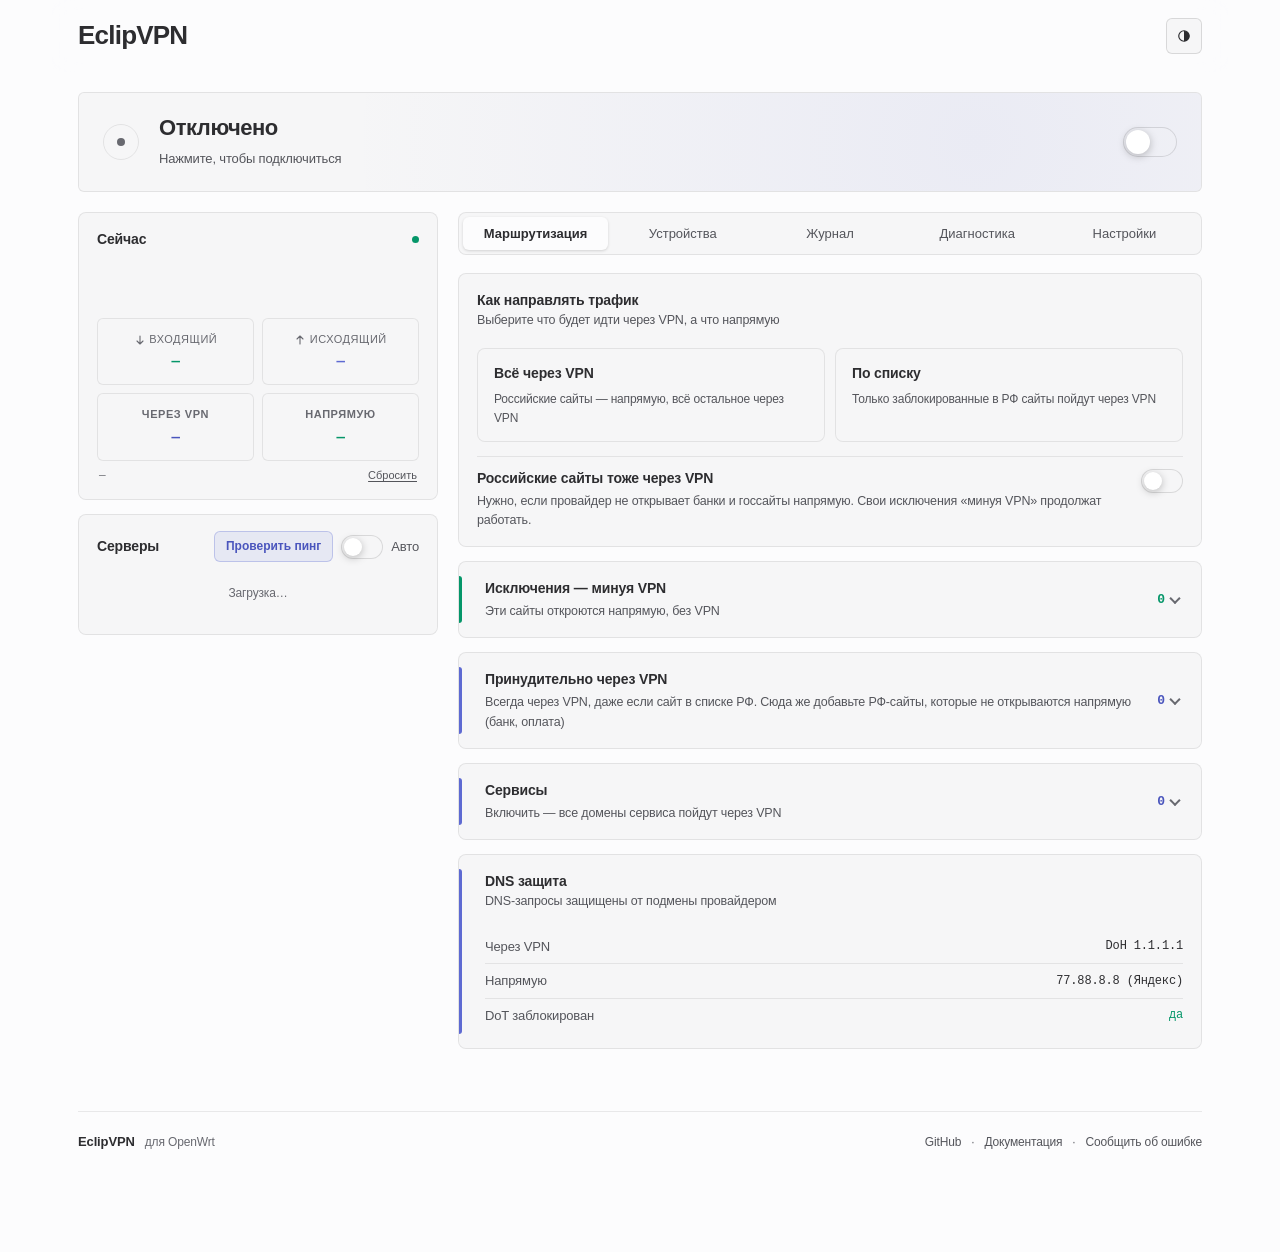
==== commit 3e2d72b0: "feat(ui): grouped settings, clearer wording, contrast, remembered pings - settings grouped; duplicat" ====
--- a/www/eclipvpn/index.html
+++ b/www/eclipvpn/index.html
@@ -19,8 +19,9 @@
   --border:rgba(255,255,255,0.08);
   --border-strong:rgba(255,255,255,0.12);
   --text:#f7f8f8;
-  --text-muted:#8a8f98;
-  --text-dim:#62666d;
+  --text-muted:#a0a5ae;
+  --text-dim:#838891;
+  --accent-text:#8d97f2;
   --accent:#5e6ad2;
   --accent-warm:#5e6ad2;
   --accent-cool:#5e6ad2;
@@ -37,8 +38,9 @@
   --border:rgba(0,0,0,0.08);
   --border-strong:rgba(0,0,0,0.12);
   --text:#2d2d30;
-  --text-muted:#5d5e64;
-  --text-dim:#8e8f96;
+  --text-muted:#54555b;
+  --text-dim:#686970;
+  --accent-text:#4a55bd;
   --accent:#5e6ad2;
   --accent-warm:#5e6ad2;
   --accent-cool:#5e6ad2;
@@ -255,6 +257,8 @@
   font-size:12.5px;color:var(--text-muted);
   line-height:1.5;margin-top:4px
 }
+.group-head{font-size:13px;font-weight:600;color:var(--text-muted);margin:22px 2px 10px}
+.section > .group-head:first-child{margin-top:4px}
 .auto-row{padding:12px 0;border-top:1px solid var(--border)}
 .card-desc + .auto-row{border-top:none}
 .mode-switch + .auto-row{margin-top:14px;padding-bottom:0}
@@ -372,7 +376,7 @@
   display:flex;flex-direction:column;gap:4px;align-items:center
 }
 .mini-stat-label{
-  font-size:10px;color:var(--text-dim);
+  font-size:11px;color:var(--text-dim);
   text-transform:uppercase;letter-spacing:0.05em;font-weight:600
 }
 .mini-stat-val{
@@ -389,7 +393,7 @@
   font-size:11px;color:var(--text-muted);text-decoration:underline;
   text-underline-offset:2px;font-family:inherit
 }
-.btn-link:hover{color:var(--accent)}
+.btn-link:hover{color:var(--accent-text)}
 
 /* Speed display */
 .speed-row{display:flex;gap:8px;margin-top:8px}
@@ -399,7 +403,7 @@
   border:1px solid var(--border);border-radius:6px;
   text-align:center
 }
-.speed-label{font-size:10px;color:var(--text-dim);text-transform:uppercase;letter-spacing:0.05em;margin-bottom:4px}
+.speed-label{font-size:11px;color:var(--text-dim);text-transform:uppercase;letter-spacing:0.05em;margin-bottom:4px}
 .speed-value{font-family:ui-monospace,'SF Mono',Menlo,Consolas,monospace;font-size:14px;font-weight:600}
 .speed-down .speed-value{color:var(--green)}
 .speed-up .speed-value{color:var(--accent-warm)}
@@ -420,7 +424,7 @@
   background:var(--card);
 }
 .sub-group-head:hover{color:var(--text-muted)}
-.sub-group-head .sgh-chev{font-size:10px;width:10px;text-align:center;transition:transform .12s}
+.sub-group-head .sgh-chev{font-size:11px;width:10px;text-align:center;transition:transform .12s}
 .sub-group-head .sgh-count{font-weight:500;color:var(--text-dim);background:var(--card-hover);padding:0 7px;border-radius:9px;text-transform:none;letter-spacing:0}
 .sub-group-head .sgh-active{width:6px;height:6px;border-radius:50%;background:var(--green);flex-shrink:0}
 .server{
@@ -460,7 +464,7 @@
 .country-code{
   display:inline-flex;align-items:center;justify-content:center;
   min-width:24px;height:18px;padding:0 5px;
-  font-size:10px;font-weight:700;letter-spacing:0.5px;
+  font-size:11px;font-weight:700;letter-spacing:0.5px;
   background:rgba(94,106,210,0.14);
   border:1px solid rgba(94,106,210,0.3);
   border-radius:3px;
@@ -489,13 +493,13 @@
   padding:2px 7px;border-radius:6px;font-weight:500;min-width:52px;text-align:center
 }
 .server-proto{
-  font-size:9px;font-weight:700;letter-spacing:0.04em;text-transform:uppercase;
+  font-size:10.5px;font-weight:700;letter-spacing:0.04em;text-transform:uppercase;
   padding:2px 6px;border-radius:6px;flex-shrink:0;
   background:rgba(255,255,255,0.06);color:var(--text-dim);
   border:1px solid rgba(255,255,255,0.10)
 }
 .server-fail{
-  font-size:10px;font-weight:700;letter-spacing:0.02em;
+  font-size:11px;font-weight:700;letter-spacing:0.02em;
   padding:2px 6px;border-radius:6px;flex-shrink:0;
   background:rgba(239,68,68,0.12);color:var(--red,#ef4444);
   border:1px solid rgba(239,68,68,0.28)
@@ -534,6 +538,7 @@
 .ping-good .server-ping{color:var(--green);background:rgba(52,211,153,0.1)}
 .ping-mid .server-ping{color:var(--yellow);background:rgba(251,191,36,0.1)}
 .ping-bad .server-ping{color:var(--red);background:rgba(248,113,113,0.1)}
+.ping-old{opacity:.8}
 .ping-none .server-ping{color:var(--text-dim)}
 .ping-none .ping-bars{display:none}
 
@@ -599,7 +604,7 @@
 }
 .btn-primary:hover{background:#6c77da}
 .btn-secondary{
-  background:rgba(94,106,210,0.1);color:var(--accent);
+  background:rgba(94,106,210,0.1);color:var(--accent-text);
   border-color:rgba(94,106,210,0.3);font-weight:600
 }
 .btn-secondary:hover{background:rgba(94,106,210,0.18);border-color:rgba(94,106,210,0.5)}
@@ -685,7 +690,7 @@
   flex:1;padding:12px 14px;background:rgba(255,255,255,0.02);
   border:1px solid var(--border);border-radius:6px;text-align:center
 }
-.stat-label{font-size:10px;color:var(--text-dim);text-transform:uppercase;letter-spacing:0.05em;margin-bottom:4px}
+.stat-label{font-size:11px;color:var(--text-dim);text-transform:uppercase;letter-spacing:0.05em;margin-bottom:4px}
 .stat-num{font-family:ui-monospace,'SF Mono',Menlo,Consolas,monospace;font-size:16px;font-weight:600}
 
 /* Devices */
@@ -718,10 +723,10 @@
 .seg-btn.on[data-dev-route="direct"]{background:#047857}
 .seg-btn.on[data-dev-route="auto"]{background:var(--border-strong);color:var(--text)}
 .badge{
-  padding:3px 8px;border-radius:6px;font-size:10px;font-weight:700;
+  padding:3px 8px;border-radius:6px;font-size:11px;font-weight:700;
   text-transform:uppercase;letter-spacing:0.04em
 }
-.badge-vpn{background:rgba(94,106,210,0.15);color:var(--accent)}
+.badge-vpn{background:rgba(94,106,210,0.15);color:var(--accent-text)}
 .badge-direct{background:rgba(52,211,153,0.12);color:var(--green)}
 
 /* Devices search + groups */
@@ -749,11 +754,11 @@
 }
 .dev-group-header:first-child{margin-top:0}
 .dev-group-count{
-  font-family:ui-monospace,'SF Mono',Menlo,Consolas,monospace;font-size:10px;
+  font-family:ui-monospace,'SF Mono',Menlo,Consolas,monospace;font-size:11px;
   padding:2px 7px;background:var(--card-hover);
   border-radius:8px;color:var(--text-muted);font-weight:700
 }
-.device-avatar.vpn{color:var(--accent);background:rgba(94,106,210,0.1);border-color:rgba(94,106,210,0.2)}
+.device-avatar.vpn{color:var(--accent-text);background:rgba(94,106,210,0.1);border-color:rgba(94,106,210,0.2)}
 .device-avatar.direct{color:var(--green);background:rgba(52,211,153,0.08);border-color:rgba(52,211,153,0.2)}
 .device-avatar.unknown{color:var(--text-dim)}
 .dev-empty{
@@ -766,7 +771,7 @@
 .log-filter-badge{
   display:inline-flex;align-items:center;justify-content:center;
   min-width:18px;height:16px;padding:0 5px;margin-left:4px;
-  font-size:10px;font-weight:700;border-radius:8px;
+  font-size:11px;font-weight:700;border-radius:8px;
   background:rgba(239,68,68,0.18);color:#ef4444;
   border:1px solid rgba(239,68,68,0.32)
 }
@@ -803,10 +808,10 @@
 .log-line:hover{background:var(--card);border-color:var(--border)}
 .log-time{color:var(--text-dim);flex-shrink:0;min-width:60px}
 .log-icon{flex-shrink:0;width:14px;height:14px;display:inline-flex;align-items:center;justify-content:center}
-.log-label{font-weight:700;min-width:50px;flex-shrink:0;font-size:10px;letter-spacing:0.03em}
+.log-label{font-weight:700;min-width:66px;flex-shrink:0;font-size:11px;letter-spacing:0.03em}
 .log-msg{color:var(--text);flex:1;word-break:break-all;overflow:hidden}
 
-.log-vpn .log-icon,.log-vpn .log-label{color:var(--accent)}
+.log-vpn .log-icon,.log-vpn .log-label{color:var(--accent-text)}
 .log-direct .log-icon,.log-direct .log-label{color:var(--green)}
 .log-error .log-icon,.log-error .log-label{color:var(--red)}
 .log-error{background:rgba(248,113,113,0.04)}
@@ -851,14 +856,14 @@
   *,*::before,*::after{animation-duration:0.01ms!important;animation-iteration-count:1!important;transition-duration:0.01ms!important}
 }
 .log-count-badge{
-  font-family:ui-monospace,'SF Mono',Menlo,Consolas,monospace;font-size:10px;
+  font-family:ui-monospace,'SF Mono',Menlo,Consolas,monospace;font-size:11px;
   color:var(--text-dim);padding:2px 6px;
   background:var(--card-hover);border-radius:6px;
   margin-left:6px;font-weight:600
 }
 .log-line.log-dup{position:relative}
 .log-line .log-dup-count{
-  font-family:ui-monospace,'SF Mono',Menlo,Consolas,monospace;font-size:10px;font-weight:700;
+  font-family:ui-monospace,'SF Mono',Menlo,Consolas,monospace;font-size:11px;font-weight:700;
   padding:1px 6px;border-radius:8px;
   background:var(--border-strong);color:var(--text-muted);
   flex-shrink:0;margin-left:auto
@@ -992,7 +997,7 @@
 .bn-item{
   flex:1;display:flex;flex-direction:column;align-items:center;justify-content:center;gap:3px;
   padding:6px 2px;background:transparent;border:0;cursor:pointer;
-  color:var(--text-dim);font-family:inherit;font-size:9.5px;font-weight:500;
+  color:var(--text-dim);font-family:inherit;font-size:10.5px;font-weight:500;
   transition:color .15s;border-radius:6px;min-width:0;min-height:48px
 }
 .bn-item svg{width:22px;height:22px}
@@ -1000,7 +1005,7 @@
   letter-spacing:-0.02em;text-align:center;line-height:1.15;
   width:100%;overflow:hidden;text-overflow:ellipsis;white-space:nowrap
 }
-.bn-item.active{color:var(--accent)}
+.bn-item.active{color:var(--accent-text)}
 .bn-item:active{background:var(--card-hover)}
 
 /* Onboarding */
@@ -1047,7 +1052,7 @@
 @keyframes paneIn{from{opacity:0;transform:translateY(6px)}to{opacity:1;transform:none}}
 .onboard-pane h2{font-size:20px;font-weight:700;letter-spacing:-0.02em;margin-bottom:10px}
 .onboard-pane p{color:var(--text-muted);font-size:13.5px;line-height:1.55;margin-bottom:16px}
-.onboard-pane code{font-family:ui-monospace,'SF Mono',Menlo,Consolas,monospace;font-size:12px;padding:1px 5px;background:var(--card-hover);border-radius:4px;color:var(--accent)}
+.onboard-pane code{font-family:ui-monospace,'SF Mono',Menlo,Consolas,monospace;font-size:12px;padding:1px 5px;background:var(--card-hover);border-radius:4px;color:var(--accent-text)}
 .onboard-pane .input{width:100%;margin-bottom:10px}
 .onboard-hint{
   font-size:12px;color:var(--text-dim);line-height:1.5;
@@ -1077,7 +1082,7 @@
   color:var(--text-muted);text-decoration:none;
   transition:color .15s
 }
-.footer-link:hover{color:var(--accent)}
+.footer-link:hover{color:var(--accent-text)}
 
 /* Utility */
 .icon{width:14px;height:14px;display:inline-block;vertical-align:middle;fill:currentColor}
@@ -1218,7 +1223,7 @@
   .speed-row{gap:6px}
   .speed-item{padding:10px 10px;min-width:0}
   .speed-value{font-size:13px}
-  .speed-label{font-size:9.5px}
+  .speed-label{font-size:10.5px}
 
   .server{padding:10px 12px}
   .server-name{font-size:13px}
@@ -1227,7 +1232,7 @@
   .log-entries{max-height:380px}
   .log-line{font-size:10.5px;padding:5px 8px;gap:6px}
   .log-time{min-width:54px}
-  .log-label{min-width:40px;font-size:9.5px}
+  .log-label{min-width:60px;font-size:10.5px}
 
   .device{padding:10px 12px;gap:10px}
   .device-avatar{width:30px;height:30px;border-radius:8px}
@@ -1333,7 +1338,7 @@
           <!-- auto_failover=false makes the tunnel stop self-healing: a dead server
                stays selected until the user switches by hand. That is a deliberate
                choice, but an invisible one until this badge existed. -->
-          <div class="net-badge whitelist" id="failoverBadge" style="display:none" title="Watchdog не будет автоматически менять сервер при обрыве — переключитесь вручную. Включается в «Настройки» → «Автоматика»"><span class="nb-dot"></span><span>Автопереключение выключено</span></div>
+          <div class="net-badge whitelist" id="failoverBadge" style="display:none" title="Watchdog не будет автоматически менять сервер при обрыве — переключитесь вручную. Включается в «Настройки» → «Автоматика» → «Выбор сервера»"><span class="nb-dot"></span><span>Автопереключение выключено</span></div>
         </div>
       </div>
       <label class="toggle" title="Вкл/Выкл VPN">
@@ -1365,17 +1370,17 @@
           </div>
         </div>
         <div class="mini-stats" id="trafficStats">
-          <div class="mini-stat" id="statVpn" title="Через VPN — учёт ведётся, кликните чтобы увидеть с какого момента">
+          <div class="mini-stat" id="statVpn" title="Через VPN">
             <div class="mini-stat-label">Через VPN</div>
-            <div class="mini-stat-val" id="sessionVpn" style="color:var(--accent)">—</div>
+            <div class="mini-stat-val" id="sessionVpn" style="color:var(--accent-text)">—</div>
           </div>
-          <div class="mini-stat" id="statDirect" title="Напрямую — учёт ведётся, кликните чтобы увидеть с какого момента">
+          <div class="mini-stat" id="statDirect" title="Напрямую">
             <div class="mini-stat-label">Напрямую</div>
             <div class="mini-stat-val" id="sessionDirect" style="color:var(--green,#34d399)">—</div>
           </div>
         </div>
         <div class="traffic-meta">
-          <span id="trafficSince" class="traffic-since" title="Учёт переживает рестарты sing-box. Сбрасывается только вручную.">—</span>
+          <span id="trafficSince" class="traffic-since" title="Счётчик не обнуляется при перезапуске VPN, только вручную.">—</span>
           <button class="btn-link" onclick="resetTraffic()" title="Обнулить счётчики «Через VPN» и «Напрямую»">Сбросить</button>
         </div>
       </div>
@@ -1385,7 +1390,7 @@
         <div class="card-head">
           <div class="card-title">Серверы</div>
           <div style="display:flex;gap:8px;align-items:center">
-            <button class="btn btn-secondary btn-sm" onclick="doPing()" id="pingBtn" title="TCP RTT — насколько быстро сервер откликается. Меньше = быстрее.">Проверить пинг</button>
+            <button class="btn btn-secondary btn-sm" onclick="doPing()" id="pingBtn" title="Насколько быстро отвечают серверы. Меньше — быстрее.">Проверить пинг</button>
             <label class="toggle toggle-sm" title="Авто-режим: выбирает сервер с минимальным пингом (платные операторские пропускаются). Клик по серверу вручную выключает авто.">
               <input type="checkbox" id="autoModeToggle" onchange="toggleAutoMode(this.checked)" aria-label="Авто-выбор лучшего сервера">
               <span class="toggle-track"></span>
@@ -1465,9 +1470,9 @@
           <div class="card-head" onclick="toggleCollapsible('vpnCard')" tabindex="0" role="button" aria-expanded="false" aria-controls="vpnCardBody">
             <div>
               <div class="card-title">Принудительно через VPN</div>
-              <p class="card-desc" style="margin:3px 0 0">Всегда через VPN, даже если сайт в списке РФ. Сюда же добавляй РФ-сайты, которые не открываются напрямую (банк, оплата)</p>
+              <p class="card-desc" style="margin:3px 0 0">Всегда через VPN, даже если сайт в списке РФ. Сюда же добавьте РФ-сайты, которые не открываются напрямую (банк, оплата)</p>
             </div>
-            <div class="stat-num" id="vpnCount" style="color:var(--accent);font-size:13px">0</div>
+            <div class="stat-num" id="vpnCount" style="color:var(--accent-text);font-size:13px">0</div>
           </div>
           <div class="card-collapsible-body" id="vpnCardBody">
             <input class="input dom-search" id="vpnSearch" type="search" placeholder="Поиск по списку…" aria-label="Поиск по списку доменов" oninput="renderDomainList('vpn')">
@@ -1485,7 +1490,7 @@
               <div class="card-title">Сервисы</div>
               <p class="card-desc" style="margin:3px 0 0">Включить — все домены сервиса пойдут через VPN</p>
             </div>
-            <div class="stat-num" id="presetsCount" style="color:var(--accent);font-size:13px">0</div>
+            <div class="stat-num" id="presetsCount" style="color:var(--accent-text);font-size:13px">0</div>
           </div>
           <div class="card-collapsible-body" id="presetsCardBody">
             <div id="presetsList"></div>
@@ -1525,7 +1530,7 @@
           <div class="stats">
             <div class="stat" title="Трафик через VPN — сумма исходящего и входящего">
               <div class="stat-label">Через VPN</div>
-              <div class="stat-num" id="trafficVpn" style="color:var(--accent)">—</div>
+              <div class="stat-num" id="trafficVpn" style="color:var(--accent-text)">—</div>
             </div>
             <div class="stat" title="Трафик напрямую (RU-сайты, кастомный список исключений)">
               <div class="stat-label">Напрямую</div>
@@ -1572,24 +1577,11 @@
       <!-- Diagnose -->
       <div class="section" id="sec-diagnose">
         <div class="card">
-          <div class="card-title">Быстрые метрики</div>
-          <p class="card-desc">Текущее состояние VPN и ключевые параметры подключения · обновляется автоматически</p>
-          <div class="metric-grid" id="quickMetrics">
-            <div class="metric"><div class="metric-icon"><svg><use href="#i-shield"/></svg></div><div class="metric-body"><div class="metric-label">Статус</div><div class="metric-value">—</div></div></div>
-            <div class="metric"><div class="metric-icon"><svg><use href="#i-globe"/></svg></div><div class="metric-body"><div class="metric-label">Сервер</div><div class="metric-value">—</div></div></div>
-            <div class="metric"><div class="metric-icon"><svg><use href="#i-link"/></svg></div><div class="metric-body"><div class="metric-label">Видимый IP</div><div class="metric-value mono">—</div></div></div>
-            <div class="metric"><div class="metric-icon"><svg><use href="#i-gear"/></svg></div><div class="metric-body"><div class="metric-label">Время работы</div><div class="metric-value">—</div></div></div>
-          </div>
-          <div class="flex">
-            <button class="btn btn-secondary flex-1" onclick="measureServerPing()" id="pingCurBtn">Замерить пинг текущего сервера</button>
-          </div>
-        </div>
-        <div class="card">
           <div class="card-head">
             <div class="card-title">Полная проверка</div>
             <button class="btn btn-primary btn-sm" onclick="runHealthcheck()" id="hcBtn">Запустить</button>
           </div>
-          <p class="card-desc">26 проверок: процессы, сеть, VPN-туннель, доступность сайтов, IP-leak. Занимает несколько секунд.</p>
+          <p class="card-desc">Процессы, сеть, VPN-туннель, доступность сайтов, утечка IP. Занимает несколько секунд.</p>
           <div id="hcResults">
             <div style="color:var(--text-dim);font-size:12px;padding:20px;text-align:center">Нажмите «Запустить» для проверки</div>
           </div>
@@ -1598,9 +1590,10 @@
 
       <!-- Settings -->
       <div class="section" id="sec-settings">
+        <h2 class="group-head">Подписки</h2>
         <div class="card">
           <div class="card-head">
-            <div class="card-title">Подписки</div>
+            <div class="card-title">Провайдеры</div>
             <button class="btn btn-ghost btn-sm" id="updateBtn" onclick="doUpdate()">Обновить</button>
           </div>
           <p class="card-desc">Можно добавить несколько провайдеров — серверы со всех включённых подписок объединяются в один список.</p>
@@ -1611,9 +1604,24 @@
           </div>
           <input class="input" id="subName" type="text" maxlength="40" placeholder="Название (пусто — возьмём из подписки)" aria-label="Название подписки" style="margin-top:8px" onkeydown="if(event.key==='Enter')addSubscription()">
         </div>
+        <div class="card">
+          <div class="setting-row">
+            <div class="setting-row-info">
+              <div class="setting-row-title">Обновлять подписки ночью</div>
+              <div class="setting-row-desc">Каждый день в 3:00 обновлять серверы и списки доменов</div>
+            </div>
+            <label class="toggle toggle-sm">
+              <input type="checkbox" id="autoUpdateToggle" aria-label="Автоматическое обновление списка серверов" onchange="setAutoUpdate(this.checked?'enable':'disable')">
+              <div class="toggle-track"></div>
+              <div class="toggle-knob"></div>
+            </label>
+          </div>
+          <div class="setting-status" id="autoUpdateStatus" style="margin-top:14px">Выключено</div>
+        </div>
+        <h2 class="group-head">Автоматика</h2>
         <div class="card" id="automationCard">
-          <div class="card-title">Автоматика</div>
-          <p class="card-desc">Что VPN может делать сам. Ваш ручной выбор сервера работает всегда.</p>
+          <div class="card-title">Выбор сервера</div>
+          <p class="card-desc">Что VPN может делать сам. Ваш ручной выбор работает всегда.</p>
           <div class="setting-row auto-row" id="afToggleRow">
             <div class="setting-row-info">
               <div class="setting-row-title">Менять сервер автоматически</div>
@@ -1695,39 +1703,34 @@
             <div class="setting-status" id="schedStatus">Выключено</div>
           </div>
         </div>
+        <h2 class="group-head">Система</h2>
+        <div class="card">
+          <div class="card-head">
+            <div class="card-title">Обновление EclipVPN</div>
+            <button class="btn btn-ghost btn-sm" id="updCheckBtn" onclick="checkUpdate()">Проверить</button>
+          </div>
+          <p class="card-desc" id="updInfo" style="font-size:12px">Новые версии публикуются как релизы на GitHub. Обновление скачивается роутером, проверяется и ставится; если после него VPN не поднимется — вернётся прежняя версия.</p>
+          <div id="updResult" style="display:none;margin-top:10px"></div>
+        </div>
         <div class="card">
           <div class="setting-row">
             <div class="setting-row-info">
-              <div class="setting-row-title">Автообновление</div>
-              <div class="setting-row-desc">Каждый день в 3:00 обновлять серверы и списки доменов</div>
+              <div class="setting-row-title">Перезапуск VPN</div>
+              <div class="setting-row-desc">Помогает, если что-то зависло. Связь прервётся на несколько секунд.</div>
             </div>
-            <label class="toggle toggle-sm">
-              <input type="checkbox" id="autoUpdateToggle" aria-label="Автоматическое обновление списка серверов" onchange="setAutoUpdate(this.checked?'enable':'disable')">
-              <div class="toggle-track"></div>
-              <div class="toggle-knob"></div>
-            </label>
+            <button class="btn btn-ghost btn-sm" onclick="doRestart()">Перезапустить</button>
           </div>
-          <div class="setting-status" id="autoUpdateStatus" style="margin-top:14px">Выключено</div>
         </div>
         <div class="card">
-          <div class="card-title">Настройки EclipVPN</div>
-          <p class="card-desc">Экспортировать настройки для бэкапа или перенести на другой роутер</p>
+          <div class="card-title">Резервная копия</div>
+          <p class="card-desc">Сохранить настройки в файл или перенести их на другой роутер</p>
           <div class="flex">
-            <button class="btn btn-ghost flex-1" onclick="downloadBackup()">Скачать бэкап</button>
+            <button class="btn btn-ghost flex-1" onclick="downloadBackup()">Скачать</button>
             <label class="btn btn-ghost flex-1" style="cursor:pointer;justify-content:center">
               Восстановить<input type="file" accept=".json" onchange="restoreBackup(event)" style="display:none">
             </label>
           </div>
         </div>
-        <div class="card">
-          <div class="card-title">Управление</div>
-          <div class="flex" style="gap:12px">
-            <button class="btn btn-ghost" style="flex:2" onclick="doRestart()" title="Перезагрузить xray и sing-box без сброса nftables правил">Перезапустить</button>
-            <button class="btn btn-danger" style="flex:1" onclick="doStop()" title="Полностью остановить VPN — весь трафик пойдёт напрямую">Остановить</button>
-          </div>
-          <p class="card-desc" style="margin-top:8px;font-size:11.5px">Перезапуск помогает если что-то зависло. Остановка — выключает защиту целиком.</p>
-        </div>
-
         <div class="card">
           <div class="card-head">
             <div class="card-title">О системе</div>
@@ -1736,15 +1739,6 @@
           <div id="sysInfo" class="sys-info">
             <div style="color:var(--text-dim);font-size:12px;padding:12px 0">Загрузка…</div>
           </div>
-        </div>
-
-        <div class="card">
-          <div class="card-head">
-            <div class="card-title">Обновление</div>
-            <button class="btn btn-ghost btn-sm" id="updCheckBtn" onclick="checkUpdate()">Проверить</button>
-          </div>
-          <p class="card-desc" id="updInfo" style="font-size:12px">Новые версии публикуются как релизы на GitHub. Обновление скачивается роутером, проверяется и ставится; если после него VPN не поднимется — вернётся прежняя версия.</p>
-          <div id="updResult" style="display:none;margin-top:10px"></div>
         </div>
       </div>
     </div>
@@ -1896,7 +1890,6 @@
   const cur=_uptimeBase.sec+Math.floor((Date.now()-_uptimeBase.at)/1000);
   const t=fmtUpLive(cur);
   const a=document.getElementById('uptimeLive');if(a&&a.textContent!==t)a.textContent=t;
-  const b=document.getElementById('uptimeLive2');if(b&&b.textContent!==t)b.textContent=t;
 }
 setInterval(_tickUptime,1000);
 // Human-readable "X ago" for unix timestamps. Used in watchdog toast so
@@ -1915,7 +1908,7 @@
   if(days===1)return 'вчера в '+d.toLocaleTimeString('ru-RU',{hour:'2-digit',minute:'2-digit'});
   return days+' дн. назад';
 }
-function fmtBytes(b){b=+b||0;if(b<1024)return b.toFixed(0)+' B';if(b<1048576)return(b/1024).toFixed(1)+' KB';if(b<1073741824)return(b/1048576).toFixed(2)+' MB';if(b<1099511627776)return(b/1073741824).toFixed(2)+' GB';return(b/1099511627776).toFixed(2)+' TB'}
+function fmtBytes(b){b=+b||0;if(b<1024)return b.toFixed(0)+' Б';if(b<1048576)return(b/1024).toFixed(1)+' КБ';if(b<1073741824)return(b/1048576).toFixed(2)+' МБ';if(b<1099511627776)return(b/1073741824).toFixed(2)+' ГБ';return(b/1099511627776).toFixed(2)+' ТБ'}
 
 // Mask a subscription URL for display — keep the host + a short token tail,
 // hide the credential middle (the path token IS the panel credential).
@@ -1972,7 +1965,7 @@
     return '<div class="sub-card" style="display:flex;align-items:center;gap:10px;padding:10px;border:1px solid var(--card-border,rgba(255,255,255,.07));border-radius:10px;margin-bottom:8px;'+(en?'':'opacity:.5;')+'">'
       +'<div style="flex:1;min-width:0">'
         +'<div style="font-size:13.5px;font-weight:600;display:flex;align-items:center;gap:8px">'+esc(sub.name||'Подписка')
-          +'<span style="font-size:11px;font-weight:500;color:var(--text-dim);background:var(--card-hover);padding:1px 7px;border-radius:10px;flex-shrink:0">'+cnt+' серв.</span></div>'
+          +'<span style="font-size:11px;font-weight:500;color:var(--text-dim);background:var(--card-hover);padding:1px 7px;border-radius:10px;flex-shrink:0">'+plural(cnt,'сервер','сервера','серверов')+'</span></div>'
         +'<div style="font-size:11.5px;color:var(--text-dim);margin-top:2px;overflow:hidden;text-overflow:ellipsis;white-space:nowrap">'+esc(maskUrl(sub.url))+'</div>'
         +(q?'<div style="font-size:11.5px;color:var(--text-muted);margin-top:2px">'+esc(q)+'</div>':'')
         +(m.announce?'<div style="font-size:11.5px;color:var(--text);margin-top:8px;padding:8px;background:var(--card-hover);border-radius:8px;white-space:pre-line;line-height:1.4">'+esc(m.announce)+'</div>':'')
@@ -1985,8 +1978,20 @@
     +'</div>';
   }).join('');
 }
-function fmtSpeed(bps){bps=+bps||0;if(bps<1024)return bps.toFixed(0)+' B/с';if(bps<1048576)return(bps/1024).toFixed(1)+' KB/с';return(bps/1048576).toFixed(2)+' MB/с'}
+function fmtSpeed(bps){bps=+bps||0;if(bps<1024)return bps.toFixed(0)+' Б/с';if(bps<1048576)return(bps/1024).toFixed(1)+' КБ/с';return(bps/1048576).toFixed(2)+' МБ/с'}
+function plural(n,one,few,many){const a=n%10,b=n%100;return n+' '+(a===1&&b!==11?one:a>=2&&a<=4&&(b<12||b>14)?few:many)}
 function esc(s){if(!s)return'';return String(s).replace(/&/g,'&amp;').replace(/</g,'&lt;').replace(/>/g,'&gt;').replace(/"/g,'&quot;').replace(/'/g,'&#39;')}
+// Last measured RTT per server, kept in this browser so the list isn't all «—»
+// after a reload. Keyed by host|port (indices shift); shown dimmed until re-measured.
+let _savedPings={};
+try{_savedPings=JSON.parse(localStorage.getItem('eclipvpn.pings')||'{}')||{}}catch(e){}
+function _pingKey(i){const s=(state.servers||[])[i];return s?s.host+'|'+s.port:''}
+function storePings(list){
+  const now=Math.floor(Date.now()/1000);
+  list.forEach(x=>{pings[x.index]=x.ping;const k=_pingKey(x.index);if(k)_savedPings[k]=[x.ping,now]});
+  for(const k in _savedPings)if(now-_savedPings[k][1]>7*86400)delete _savedPings[k];
+  try{localStorage.setItem('eclipvpn.pings',JSON.stringify(_savedPings))}catch(e){}
+}
 function pingClass(ms){return ms<0?'ping-none':ms<150?'ping-good':ms<400?'ping-mid':'ping-bad'}
 
 function showTab(name,el){
@@ -2015,7 +2020,6 @@
   if(name==='devices')loadDevices();
   if(name==='logs'){loadLogs();if(liveMode)startLive()}
   if(name==='routing'){loadDomains();loadPresets();}
-  if(name==='diagnose')loadQuickDiag();
   if(name==='settings'){loadSchedule();loadAutoUpdate();loadSystemInfo();resumeUpdate()}
   // Phone: each tab is its own screen — start at its top. Desktop stays in place.
   if(window.matchMedia('(max-width:840px)').matches)window.scrollTo(0,0);
@@ -2108,6 +2112,8 @@
   if(state&&state.servers)renderServers(state.servers,state.selected);
 }
 function renderServers(servers,sel,switchingIdx){
+  // The protocol tag only helps when the list mixes protocols.
+  const mixedProto=new Set((servers||[]).map(x=>x.protocol||'vless')).size>1;
   const el=document.getElementById('serverList');
   if(!servers||!servers.length){
     // 0 servers means one of two very different things: subscriptions exist but
@@ -2152,9 +2158,10 @@
     if(showGroups&&_collapsedSubs.has(key))return;   // collapsed group → skip rows
     const a=i===sel?' active':'';
     const sw=i===switchingIdx?' switching':'';
-    const p=pings[i];
+    const saved=pings[i]===undefined?_savedPings[s.host+'|'+s.port]:null;
+    const p=saved?saved[0]:pings[i];
     const pingStr=p!==undefined?(p<0?'нет':p+' мс'):'—';
-    const cls=p!==undefined?pingClass(p):'ping-none';
+    const cls=p!==undefined?pingClass(p)+(saved?' ping-old':''):'ping-none';
     const flagMatch=s.name.match(/^(\p{RI}\p{RI})\s*(.*)/u);
     const name=flagMatch?flagMatch[2]:s.name;
     const flagBadge=flagHTML(s.name);
@@ -2168,22 +2175,22 @@
     // logic in JS and that duplication has drifted before; don't add a second.
     const muted=!!s.muted;
     const muteBtn=`<span class="server-mute" onclick="toggleMute(event,${i},${muted})" role="button" tabindex="0"
-      title="${muted?'Замьючен: не участвует в авто-переключении. Нажмите, чтобы снять мьют.':'Замьютить: исключить из авто-выбора и авто-переключения (вручную останется доступен).'}"
-      aria-label="${muted?'Снять мьют':'Замьютить'}"><svg class="icon icon-sm"><use href="#i-no-auto"/></svg></span>`;
+      title="${muted?'Исключён из автовыбора. Нажмите, чтобы вернуть.':'Исключить из автовыбора (вручную останется доступен).'}"
+      aria-label="${muted?'Вернуть в автовыбор':'Исключить из автовыбора'}"><svg class="icon icon-sm"><use href="#i-no-auto"/></svg></span>`;
     const protoLabels={vless:'VLESS',vmess:'VMess',trojan:'Trojan',shadowsocks:'SS',hysteria2:'HY2'};
     const proto=(s.protocol||'vless');
-    const protoTag=`<span class="server-proto" title="Протокол: ${esc(proto)}">${protoLabels[proto]||esc(proto)}</span>`;
+    const protoTag=!mixedProto?'':`<span class="server-proto" title="Протокол: ${esc(proto)}">${protoLabels[proto]||esc(proto)}</span>`;
     const inc=s.host?incidentStats[s.host]:null;
     const failTag=inc&&inc.count_24h>0
       ?`<span class="server-fail${inc.count_24h<=2?' warn':''}" title="Сбоев за 24ч: ${inc.count_24h}, за 7дн: ${inc.count_7d}. Откройте «История сбоев» ниже.">⚠ ${inc.count_24h}</span>`
       :'';
-    html+=`<div class="server${a}${sw}${metered?' server-metered':''}${muted?' server-muted':''}" onclick="selectServer(${i})" tabindex="0" role="button" aria-label="${esc(name)}${p!==undefined?(', пинг '+pingStr):''}${i===sel?', выбран':''}${muted?', замьючен':''}${inc&&inc.count_24h>0?', сбоев за 24ч '+inc.count_24h:''}">
+    html+=`<div class="server${a}${sw}${metered?' server-metered':''}${muted?' server-muted':''}" onclick="selectServer(${i})" tabindex="0" role="button" aria-label="${esc(name)}${p!==undefined?(', пинг '+pingStr):''}${i===sel?', выбран':''}${muted?', исключён из автовыбора':''}${inc&&inc.count_24h>0?', сбоев за 24ч '+inc.count_24h:''}">
       ${flagBadge}
       <span class="server-name">${esc(name)}</span>
       ${protoTag}
       ${failTag}
       ${muteBtn}
-      <span class="server-ping-box ${cls}" title="TCP RTT до сервера. Реальная задержка через VLESS+Reality немного выше.">${bars}<span class="server-ping">${pingStr}</span></span>
+      <span class="server-ping-box ${cls}" title="${saved?'Замер '+fmtAgo(saved[1]):'Время отклика сервера'}">${bars}<span class="server-ping">${pingStr}</span></span>
     </div>`;
   });
   el.innerHTML=html;
@@ -2198,7 +2205,7 @@
   slow_noalt:'Низкая скорость везде',
   wan_down:'Провайдер недоступен',
   wan_recovered:'Интернет восстановлен',
-  emergency_muted:'Аварийно на замьюченный',
+  emergency_muted:'Аварийно на исключённый',
   update:'Обновление',
   update_rollback:'Обновление откатено'
 };
@@ -2284,7 +2291,7 @@
         localStorage.setItem('eclipvpn.lastSwitchSeen',t);
         const from=state.last_switch.from||'—',to=state.last_switch.to||'—';
         // Sticky toast (duration:0) — easy to miss otherwise; user dismisses.
-        toast({title:'Сервер был переключён '+fmtAgo(t),desc:from+' → '+to+' (watchdog, защита от обрыва)'},{type:'info',duration:0});
+        toast({title:'Сервер был переключён '+fmtAgo(t),desc:from+' → '+to+' (автоматически, из-за обрыва)'},{type:'info',duration:0});
         loadIncidents();
       }
     }
@@ -2329,7 +2336,7 @@
     if(hint){
       if(state.auto_mode){
         hint.textContent='Авто-режим — сервер выбирается автоматически по пингу. Клик по серверу выключает авто.';
-        hint.style.color='var(--accent)';
+        hint.style.color='var(--accent-text)';
       }else{
         hint.textContent='Ручной режим — кликните на сервер, чтобы переключиться. Включите Авто, чтобы система выбирала за вас.';
         hint.style.color='var(--text-muted)';
@@ -2427,8 +2434,11 @@
 async function toggleVPN(){
   const cb=document.getElementById('vpnToggle');
   if(_vpnPending){cb.checked=!cb.checked;return}
+  const on=cb.checked;
+  if(!on&&!confirm('Отключить VPN?\n\nВесь трафик пойдёт напрямую, заблокированные сайты не откроются.')){
+    cb.checked=true;document.getElementById('vpnMiniToggle').checked=true;return;
+  }
   _vpnPending=true;cb.disabled=true;
-  const on=cb.checked;
   const tid=toast.loading(on?'Подключаемся…':'Отключаем…');
   try{
     const r=await apiFetch(API+'?action='+(on?'start':'stop'),{timeoutMs:65000});const d=await r.json();
@@ -2466,12 +2476,12 @@
       // say so, otherwise the extra servers silently rejoin auto-switching.
       const freed=(d.muted_count!=null&&Array.isArray(d.removed_tokens)&&d.removed_tokens.length)
         ? d.removed_tokens.join(', ') : '';
-      toast.success('Мьют снят: '+name+(freed?' (снят тег «'+freed+'» — вместе с похожими серверами)':''));
+      toast.success('Снова в автовыборе: '+name+(freed?' (снят тег «'+freed+'» — вместе с похожими серверами)':''));
     }else if(d.status==='muted'){
-      toast.success(name+' замьючен — не будет включаться автоматически'
-        +(d.muted_count>1?' (всего замьючено: '+d.muted_count+')':''));
+      toast.success(name+' исключён из автовыбора'
+        +(d.muted_count>1?' (всего исключено: '+d.muted_count+')':''));
     }
-  }catch(e){toast.error('Не удалось изменить мьют');}
+  }catch(e){toast.error('Не удалось сохранить');}
   finally{_mutePending=false;scheduleStatus(1500);}
 }
 
@@ -2580,15 +2590,15 @@
   const am=document.getElementById('autoModeToggle');
   if(b){b.disabled=true;b.innerHTML='<span class="spinner"></span> Проверяем';}
   if(am)am.disabled=true;
-  try{const r=await apiFetch(API+'?action=ping',{timeoutMs:90000});const d=await r.json();if(Array.isArray(d))d.forEach(s=>{pings[s.index]=s.ping});renderServers(state.servers,state.selected)}catch(e){}
+  try{const r=await apiFetch(API+'?action=ping',{timeoutMs:90000});const d=await r.json();if(Array.isArray(d))storePings(d);renderServers(state.servers,state.selected)}catch(e){}
   _probePending=false;
   if(b){b.disabled=false;b.textContent='Проверить пинг';}
   if(am)am.disabled=false;
 }
 // Maps backend status code to a short Russian phrase for the toast log.
 const _AUTO_STATUS_RU={
-  skipped_metered:'тарифицируемый',
-  skipped_muted:'замьючен',
+  skipped_metered:'платный трафик',
+  skipped_muted:'исключён из автовыбора',
   skipped_exit_country:'выход в запрещённой стране',
   unreachable:'нет связи',
   probe_failed:'VLESS не прошёл',
@@ -2743,7 +2753,7 @@
     // d.emergency = every un-muted server was unreachable, so the picker fell
     // back to a muted (billed) one. Never let that pass as a normal success —
     // the whole point of the mute list is that it costs money.
-    if(d.emergency)summary='⚠ Свободных серверов нет — выбран замьюченный (тарифицируемый).\n'+summary;
+    if(d.emergency)summary='⚠ Свободных серверов нет — выбран исключённый из автовыбора (может быть платным).\n'+summary;
     const desc=log?(summary+'\n\n'+log):summary;
     tid=updateToast(tid,d.switched?(d.emergency?'Переключено аварийно':'Переключено'):'Без изменений',
       {type:d.emergency?'warning':'success',desc,duration:d.emergency?10000:7000});
@@ -2875,18 +2885,6 @@
   }catch(e){updateToast(tid,'Ошибка связи',{type:'error'})}
   scheduleStatus(3000);
 }
-async function doStop(){
-  if(!confirm('Остановить VPN?\n\nВесь трафик пойдёт напрямую (включая заблокированные сайты). Заново включить можно тем же переключателем.'))return;
-  const tid=toast.loading('Останавливаем…');
-  try{
-    const d=await(await apiFetch(API+'?action=stop',{timeoutMs:65000})).json();
-    if(d.error)updateToast(tid,'Не удалось остановить',{type:'error',desc:ruErr(d.error),duration:8000});
-    else updateToast(tid,'VPN остановлен',{type:'success'});
-  }
-  catch(e){updateToast(tid,'Ошибка',{type:'error'})}
-  scheduleStatus(2000);
-}
-
 // Collapse/expand a card. Persisted in localStorage so the user's preference
 // survives reloads — they expanded it once, no need to expand again every visit.
 function toggleCollapsible(id){
@@ -2969,7 +2967,7 @@
       return `<label class="preset-row" style="display:flex;align-items:center;gap:10px;padding:8px 0;cursor:pointer">`+
         `<input type="checkbox" data-preset="${esc(p.name)}" ${p.enabled?'checked':''}>`+
         `<span style="flex:1">${esc(label)}</span>`+
-        `<span style="color:var(--muted);font-size:12px">${p.domain_count} домен.</span>`+
+        `<span style="color:var(--text-muted);font-size:12px">${plural(p.domain_count,'домен','домена','доменов')}</span>`+
       `</label>`;
     }).join('');
   }catch(e){}
@@ -3345,9 +3343,9 @@
   vpn:'Соединения через VPN-туннель — эти запросы видны сайтам как иностранный IP.',
   direct:'Соединения напрямую, минуя VPN. Сюда идут российские сайты и исключения — это ускоряет их загрузку и сохраняет домашний IP для них.',
   error:'Только реальные сбои. Фоновый шум — таймауты к Яндексу через провайдера и DNS-всплески Apple — отфильтрован, чтобы не пугать без причины.',
-  incidents:'Сбои подключения и автопереключения серверов: единичные неудачные проверки watchdog, переключения на резервный сервер и неудавшиеся ручные смены.',
+  incidents:'Сбои подключения и автопереключения серверов: единичные неудачные проверки связи, переключения на резервный сервер и неудавшиеся ручные смены.',
   dns:'DNS-запросы: домен → IP. Полезно если сайт «не открывается» — здесь видно, переводится ли имя в адрес и как.',
-  flow:'Действия EclipVPN: запуск/остановка, переключения серверов, обновления подписки, события watchdog. Это лог утилиты, а не трафик.'
+  flow:'Действия EclipVPN: запуск/остановка, переключения серверов, обновления подписки, события автоматики. Это лог утилиты, а не трафик.'
 };
 function setLogFilter(f,el){
   currentLogFilter=f;
@@ -3365,7 +3363,7 @@
   liveMode=!liveMode;
   const b=document.getElementById('liveBtn');
   b.classList.toggle('paused',!liveMode);
-  b.textContent=liveMode?'Live':'Pause';
+  b.textContent=liveMode?'Live':'Пауза';
   if(liveMode){startLive()}else{stopLive()}
 }
 function startLive(){
@@ -3469,7 +3467,7 @@
 
     let vpn=0,direct=0,err=0;
     const icons={vpn:'#i-lock',direct:'#i-globe',error:'#i-x',dns:'#i-search',flow:'#i-gear',xray:'#i-link'};
-    const labels={vpn:'VPN',direct:'DIRECT',error:'ERROR',dns:'DNS',flow:'FLOW',xray:'XRAY'};
+    const labels={vpn:'VPN',direct:'НАПРЯМУЮ',error:'ОШИБКА',dns:'DNS',flow:'СИСТЕМА',xray:'XRAY'};
     const wasAtBottom=list.scrollTop+list.clientHeight>=list.scrollHeight-40;
     const html=grouped.map(e=>{
       if(e.route==='vpn')vpn+=e.count;if(e.route==='direct')direct+=e.count;if(e.route==='error')err+=e.count;
@@ -3515,43 +3513,6 @@
 }
 
 // Quick diagnose
-function loadQuickDiag(){
-  const grid=document.getElementById('quickMetrics');
-  if(!grid)return;
-  const on=state.running;
-  const statusMetric=on
-    ?{cls:'ok',icon:'#i-shield',label:'Статус',value:'Подключено',sub:modeLabel()}
-    :{cls:'err',icon:'#i-shield',label:'Статус',value:'Отключено',sub:'Включите VPN в верхнем блоке'};
-  const serverName=state.server||'—';
-  const cachedPing=(state.selected!==undefined&&pings[state.selected]!==undefined)?pings[state.selected]:null;
-  const pingTxt=cachedPing!==null?(cachedPing<0?'нет связи':cachedPing+' мс'):'—';
-  const pingCls=cachedPing===null?'':(cachedPing<0?'err':cachedPing<150?'ok':cachedPing<400?'warn':'err');
-  const serverMetric={cls:on?pingCls||'info':'',icon:'#i-globe',label:'Сервер',valueHtml:serverNameDisplay(serverName),sub:'RTT: '+pingTxt};
-  const ipMetric={cls:on?'info':'',icon:'#i-link',label:'Видимый IP',value:state.vpn_ip||'—',sub:on?'Так вас видят сайты':'Нет подключения',mono:true};
-  const uptime=state.uptime||0;
-  const uptimeMetric={cls:on?'ok':'',icon:'#i-gear',label:'VPN-сессия',valueHtml:on?('<span id="uptimeLive2">'+esc(fmtUpLive(uptime))+'</span>'):'—',sub:on?'С последнего рестарта':'Не запущено'};
-  const build=(m)=>`<div class="metric ${m.cls}"><div class="metric-icon"><svg><use href="${m.icon}"/></svg></div><div class="metric-body"><div class="metric-label">${m.label}</div><div class="metric-value${m.mono?' mono':''}">${m.valueHtml||esc(m.value)}</div><div class="metric-sub">${esc(m.sub)}</div></div></div>`;
-  grid.innerHTML=[statusMetric,serverMetric,ipMetric,uptimeMetric].map(build).join('');
-}
-
-async function measureServerPing(){
-  if(!state.servers||!state.servers.length){toast.error('Серверы не загружены');return}
-  const idx=state.selected||0;
-  const b=document.getElementById('pingCurBtn');
-  b.disabled=true;b.innerHTML='<span class="spinner"></span> Измеряем…';
-  try{
-    const r=await apiFetch(API+'?action=ping');const d=await r.json();
-    if(Array.isArray(d))d.forEach(s=>{pings[s.index]=s.ping});
-    const p=pings[idx];
-    if(p===undefined||p<0)toast.error('Сервер недоступен');
-    else if(p<150)toast.success('Отличный ping',p+' мс');
-    else if(p<400)toast.info('Приемлемый ping',p+' мс');
-    else toast.error('Высокий ping',p+' мс');
-    loadQuickDiag();renderServers(state.servers,state.selected);
-  }catch(e){toast.error('Ошибка измерения')}
-  b.disabled=false;b.textContent='Замерить пинг текущего сервера';
-}
-
 // Diagnostics
 function checkAction(c){
   // Map a healthcheck row to a fix-action when it's warn/error
@@ -3722,7 +3683,7 @@
 async function loadSystemInfo(){
   try{const r=await apiFetch(API+'?action=system-info');const d=await r.json();
     const el=document.getElementById('sysInfo');if(!el)return;
-    const fmtKB=(kb)=>kb<1024?kb+' KB':(kb/1024)>=1024?(kb/1048576).toFixed(2)+' GB':(kb/1024).toFixed(1)+' MB';
+    const fmtKB=(kb)=>kb<1024?kb+' КБ':(kb/1024)>=1024?(kb/1048576).toFixed(2)+' ГБ':(kb/1024).toFixed(1)+' МБ';
     const memUsedKB=(d.mem_total_kb||0)-(d.mem_avail_kb||0);
     const memPct=d.mem_total_kb?Math.round(memUsedKB/d.mem_total_kb*100):0;
     const flashPct=d.flash_total_kb?Math.round((d.flash_used_kb||0)/d.flash_total_kb*100):0;
@@ -3730,13 +3691,13 @@
     const flashCls=flashPct>90?'err':flashPct>80?'warn':'';
     const rows=[
       ['EclipVPN','v'+(d.eclipvpn||'—')],
-      ['Build',d.build||'—'],
+      ['Сборка',d.build||'—'],
       ['xray',d.xray||'—'],
       ['sing-box',d.singbox||'—'],
       ['Прошивка',d.openwrt||'—'],
       ['Архитектура',d.arch||'—'],
-      ['Load average',d.load||'—'],
-      ['Uptime системы',fmtUp(d.sys_uptime||0)]
+      ['Нагрузка',d.load||'—'],
+      ['Роутер работает',fmtUp(d.sys_uptime||0)]
     ];
     const rowsHtml=rows.map(([l,v])=>`<div class="sys-row"><span class="sys-row-label">${esc(l)}</span><span class="sys-row-val" title="${esc(v)}">${esc(v)}</span></div>`).join('');
     el.innerHTML=rowsHtml
@@ -3745,7 +3706,7 @@
           <div class="sys-bar-track"><div class="sys-bar-fill ${memCls}" style="width:${memPct}%"></div></div>
         </div>`
       +`<div class="sys-bar" style="grid-column:1/-1">
-          <div class="sys-bar-label"><span>Flash</span><span><b>${fmtKB(d.flash_used_kb||0)}</b> / ${fmtKB(d.flash_total_kb||0)}</span></div>
+          <div class="sys-bar-label"><span>Флеш-память</span><span><b>${fmtKB(d.flash_used_kb||0)}</b> / ${fmtKB(d.flash_total_kb||0)}</span></div>
           <div class="sys-bar-track"><div class="sys-bar-fill ${flashCls}" style="width:${flashPct}%"></div></div>
         </div>`;
   }catch(e){
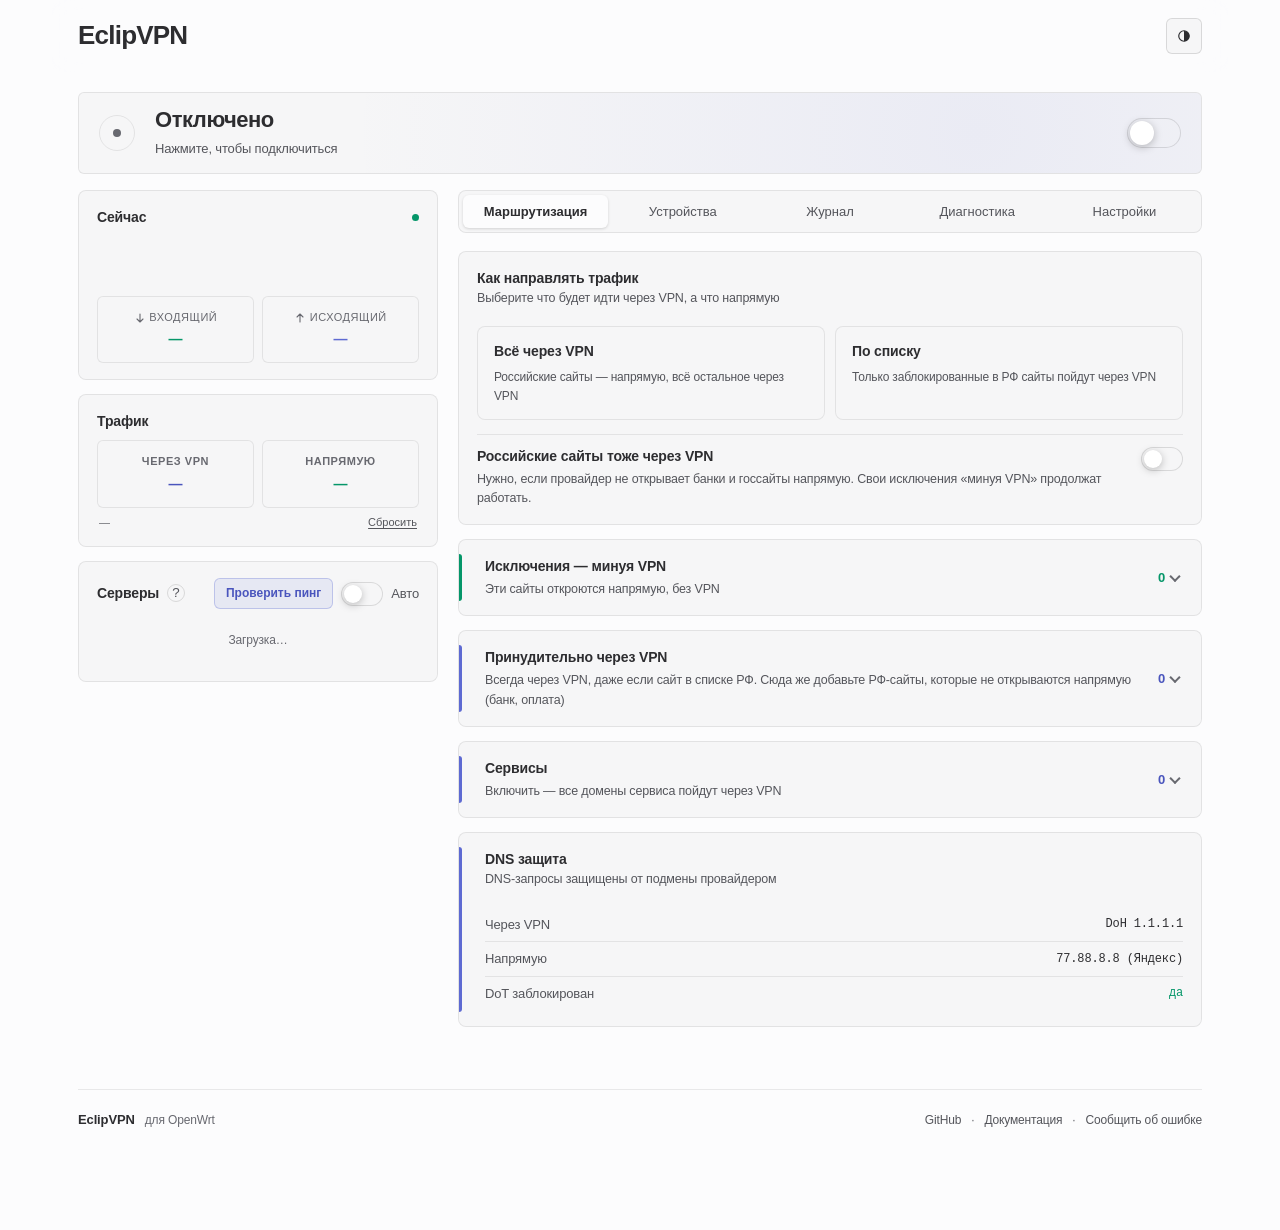
==== commit 6a0f9c46: "feat(ui): compact settings and hero, servers on the first phone screen, own dialogs Co-Authored-By: " ====
--- a/www/eclipvpn/index.html
+++ b/www/eclipvpn/index.html
@@ -116,12 +116,12 @@
   border-color:rgba(248,113,113,0.18);
   color:var(--text-muted)
 }
-.header-info b{color:var(--text);font-weight:600;font-family:ui-monospace,'SF Mono',Menlo,Consolas,monospace;font-size:11.5px}
+.header-info b{color:var(--text);font-weight:600; font-variant-numeric:tabular-nums;font-size:11.5px}
 /* Uplink (direct WAN) state — full / whitelist-only / none. Independent of
    the VPN state: it answers "is the PROVIDER's internet working, and is it
    whitelist-filtered" (only Yandex reachable, Google not). */
 .net-badge{
-  display:none;align-items:center;gap:6px;margin-top:8px;
+  display:none;align-items:center;gap:6px;
   font-size:11.5px;font-weight:500;padding:4px 10px;border-radius:999px;
   border:1px solid var(--border);color:var(--text-muted);width:fit-content;cursor:default
 }
@@ -165,8 +165,8 @@
   background:var(--card);
   border:1px solid var(--border);
   border-radius:6px;
-  padding:22px 24px;
-  margin-bottom:20px;
+  padding:14px 20px;
+  margin-bottom:16px;
   position:relative;
   overflow:hidden;
 }
@@ -202,8 +202,12 @@
 
 .status-text h1{
   font-size:22px;font-weight:600;letter-spacing:-0.02em;
-  margin-bottom:8px;line-height:1.2;
-}
+  line-height:1.2;
+}
+.title-row{display:flex;align-items:center;flex-wrap:wrap;gap:6px 12px;margin-bottom:6px}
+button.net-badge{font-family:inherit;background:var(--card);cursor:pointer}
+button.net-badge:hover{border-color:var(--border-strong);color:var(--text)}
+button.net-badge .nb-dot{background:var(--text-dim)}
 .status-text .meta{
   font-size:13px;color:var(--text-muted);
   display:flex;gap:10px 18px;flex-wrap:wrap;align-items:center;
@@ -257,10 +261,19 @@
   font-size:12.5px;color:var(--text-muted);
   line-height:1.5;margin-top:4px
 }
+.upd-notes{
+  font-size:12.5px;line-height:1.5;color:var(--text-muted);max-height:320px;overflow:auto;
+  margin:8px 0;padding:10px 12px;background:var(--card-hover);border-radius:8px;overflow-wrap:anywhere
+}
+.upd-notes p{margin:8px 0 4px}
+.upd-notes p:first-child{margin-top:0}
+.upd-notes ul{margin:0 0 8px;padding-left:18px}
+.upd-notes li{margin-bottom:4px}
+.upd-notes b{color:var(--text)}
 .group-head{font-size:13px;font-weight:600;color:var(--text-muted);margin:22px 2px 10px}
 .section > .group-head:first-child{margin-top:4px}
 .auto-row{padding:12px 0;border-top:1px solid var(--border)}
-.card-desc + .auto-row{border-top:none}
+.card-desc + .auto-row,.card-title + .auto-row{border-top:none}
 .mode-switch + .auto-row{margin-top:14px;padding-bottom:0}
 .auto-row.off{opacity:.5}
 .toggle-sm{width:42px;height:24px;flex-shrink:0}
@@ -290,6 +303,14 @@
   /* Bottom-nav layout: «Главная» = hero + left column, every other tab = its
      section only, with the compact header standing in for the hero. */
   .grid > *{min-width:0}
+  /* Servers belong on the first screen: one line of speed above, totals below. */
+  .home-col{display:flex;flex-direction:column}
+  .traffic-card{order:1}
+  .now-card{padding:6px 12px!important}
+  .now-card .card-head,.now-card .spark{display:none}
+  .now-card .speed-row{margin:0}
+  .now-card .speed-item{display:flex;align-items:center;justify-content:center;gap:8px;padding:4px!important;border:none;background:none}
+  .now-card .speed-label{margin:0;text-transform:none;letter-spacing:0}
   body.m-home .grid > :not(.home-col){display:none}
   body:not(.m-home) .home-col,body:not(.m-home) .hero{display:none}
   .header{gap:12px}
@@ -379,15 +400,14 @@
   font-size:11px;color:var(--text-dim);
   text-transform:uppercase;letter-spacing:0.05em;font-weight:600
 }
-.mini-stat-val{
-  font-family:ui-monospace,'SF Mono',Menlo,Consolas,monospace;
+.mini-stat-val{ font-variant-numeric:tabular-nums;
   font-size:14px;font-weight:700
 }
 .traffic-meta{
   display:flex;justify-content:space-between;align-items:center;
   font-size:11px;color:var(--text-dim);margin-top:6px;padding:0 2px
 }
-.traffic-since{font-family:ui-monospace,'SF Mono',Menlo,Consolas,monospace}
+.traffic-since{ font-variant-numeric:tabular-nums;}
 .btn-link{
   background:none;border:none;padding:0;cursor:pointer;
   font-size:11px;color:var(--text-muted);text-decoration:underline;
@@ -404,7 +424,7 @@
   text-align:center
 }
 .speed-label{font-size:11px;color:var(--text-dim);text-transform:uppercase;letter-spacing:0.05em;margin-bottom:4px}
-.speed-value{font-family:ui-monospace,'SF Mono',Menlo,Consolas,monospace;font-size:14px;font-weight:600}
+.speed-value{ font-variant-numeric:tabular-nums;font-size:14px;font-weight:600}
 .speed-down .speed-value{color:var(--green)}
 .speed-up .speed-value{color:var(--accent-warm)}
 
@@ -489,7 +509,7 @@
 .ping-mid .ping-bars span:nth-child(-n+3){background:var(--yellow)}
 .ping-bad .ping-bars span:nth-child(-n+2){background:var(--red)}
 .server-ping{
-  font-family:ui-monospace,'SF Mono',Menlo,Consolas,monospace;font-size:11px;
+  font-variant-numeric:tabular-nums;font-size:11px;
   padding:2px 7px;border-radius:6px;font-weight:500;min-width:52px;text-align:center
 }
 .server-proto{
@@ -514,9 +534,10 @@
 .incident.t-auto_switch{border-left-color:var(--accent)}
 .incident.t-switch_failed{border-left-color:#ef4444}
 .incident.t-emergency_muted{border-left-color:#fbbf24}
+.incident.ok{border-left-color:var(--green)}
 .incident-row{display:flex;justify-content:space-between;gap:8px;align-items:baseline;margin-bottom:2px}
 .incident-type{font-size:11px;font-weight:700;letter-spacing:0.03em;text-transform:uppercase;color:var(--text)}
-.incident-time{font-size:11px;color:var(--text-dim);font-family:ui-monospace,'SF Mono',Menlo,Consolas,monospace}
+.incident-time{font-size:11px;color:var(--text-dim); font-variant-numeric:tabular-nums;}
 .incident-server{font-size:13px;color:var(--text);margin-bottom:1px}
 .incident-detail{font-size:11.5px;color:var(--text-muted);line-height:1.35}
 .incident-empty{color:var(--text-dim);font-size:12px;padding:16px;text-align:center}
@@ -691,7 +712,7 @@
   border:1px solid var(--border);border-radius:6px;text-align:center
 }
 .stat-label{font-size:11px;color:var(--text-dim);text-transform:uppercase;letter-spacing:0.05em;margin-bottom:4px}
-.stat-num{font-family:ui-monospace,'SF Mono',Menlo,Consolas,monospace;font-size:16px;font-weight:600}
+.stat-num{ font-variant-numeric:tabular-nums;font-size:16px;font-weight:600}
 
 /* Devices */
 .device{
@@ -1262,6 +1283,39 @@
   .status-text .meta{font-size:11px}
   .bn-item span{font-size:9.5px}
 }
+
+/* Confirm / prompt dialog (replaces the browser's own boxes) */
+.dlg{
+  margin:auto;width:min(420px,calc(100vw - 32px));padding:20px;
+  border:1px solid var(--border-strong);border-radius:12px;
+  background:#15161a;color:var(--text);box-shadow:0 20px 60px rgba(0,0,0,.5)
+}
+[data-theme="light"] .dlg{background:#fff}
+.dlg::backdrop{background:rgba(0,0,0,.55)}
+.dlg h2{font-size:16px;font-weight:600;line-height:1.35}
+.dlg p{font-size:13px;color:var(--text-muted);line-height:1.5;margin-top:8px;white-space:pre-line}
+.dlg .input{margin-top:12px}
+.dlg-btns{display:flex;justify-content:flex-end;gap:8px;margin-top:18px}
+.dlg .btn:focus-visible{outline:2px solid var(--accent-text);outline-offset:2px}
+.help-btn{
+  width:18px;height:18px;margin-left:4px;padding:0;border-radius:50%;vertical-align:1px;position:relative;
+  border:1px solid var(--border-strong);background:none;color:var(--text-muted);
+  font:600 11px/1 inherit;font-family:inherit;cursor:pointer
+}
+.help-btn:hover,.help-btn[aria-expanded="true"]{color:var(--text);border-color:var(--text-muted)}
+.help-btn::after{content:'';position:absolute;inset:-13px}
+.row-btns{display:flex;gap:8px;flex-shrink:0}
+.add-sub summary{cursor:pointer;font-size:13px;font-weight:600;color:var(--text-muted);padding:10px 0 4px}
+.add-sub[open] summary{color:var(--text)}
+.sub-btn{padding:8px;min-width:36px}
+.setting-body.disabled{display:none}
+.auto-row + .setting-body{margin:0 0 12px;padding-top:0;border-top:none}
+@media(max-width:640px){
+  .setting-row:has(.row-btns){flex-wrap:wrap}
+  .setting-row .row-btns{flex-basis:100%}
+  .setting-row .row-btns .btn{flex:1;justify-content:center}
+}
+.auto-row:last-child{padding-bottom:0}
 </style>
 </head>
 <body class="m-home">
@@ -1269,6 +1323,7 @@
   <symbol id="i-lock" viewBox="0 0 24 24" fill="none" stroke="currentColor" stroke-width="2.2" stroke-linecap="round" stroke-linejoin="round"><rect x="4" y="11" width="16" height="11" rx="2.5"/><path d="M7.5 11V7a4.5 4.5 0 019 0v4"/></symbol>
   <symbol id="i-home" viewBox="0 0 24 24" fill="none" stroke="currentColor" stroke-width="2" stroke-linecap="round" stroke-linejoin="round"><path d="M3 11l9-8 9 8"/><path d="M5 9.5V21h14V9.5"/><path d="M10 21v-6h4v6"/></symbol>
   <symbol id="i-globe" viewBox="0 0 24 24" fill="none" stroke="currentColor" stroke-width="2.2" stroke-linecap="round" stroke-linejoin="round"><circle cx="12" cy="12" r="9"/><path d="M3 12h18M12 3a13 13 0 014 9 13 13 0 01-4 9 13 13 0 01-4-9 13 13 0 014-9z"/></symbol>
+  <symbol id="i-edit" viewBox="0 0 24 24" fill="none" stroke="currentColor" stroke-width="2" stroke-linecap="round" stroke-linejoin="round"><path d="M4 20l4.5-1L20 7.5 16.5 4 5 15.5z"/><path d="M14 6.5l3.5 3.5"/></symbol>
   <symbol id="i-x" viewBox="0 0 24 24" fill="none" stroke="currentColor" stroke-width="2.4" stroke-linecap="round"><path d="M6 6l12 12M18 6l-12 12"/></symbol>
   <symbol id="i-search" viewBox="0 0 24 24" fill="none" stroke="currentColor" stroke-width="2.2" stroke-linecap="round" stroke-linejoin="round"><circle cx="10.5" cy="10.5" r="7.5"/><path d="M21 21l-5.5-5.5"/></symbol>
   <symbol id="i-gear" viewBox="0 0 24 24" fill="none" stroke="currentColor" stroke-width="2" stroke-linecap="round" stroke-linejoin="round"><circle cx="12" cy="12" r="3"/><path d="M19.5 12c0 .6 0 1.2-.1 1.7l2.1 1.7-2 3.5-2.5-1c-.9.7-2 1.2-3 1.5L13.5 22h-3l-.5-2.6c-1-.3-2.1-.8-3-1.5l-2.5 1-2-3.5 2.1-1.7c-.1-.5-.1-1.1-.1-1.7s0-1.2.1-1.7L2.5 8.6l2-3.5 2.5 1c.9-.7 2-1.2 3-1.5L10.5 2h3l.5 2.6c1 .3 2.1.8 3 1.5l2.5-1 2 3.5-2.1 1.7c.1.5.1 1.1.1 1.7z"/></symbol>
@@ -1330,15 +1385,16 @@
           <div class="dot"></div>
         </div>
         <div class="status-text">
-          <h1 id="statusTitle">Отключено</h1>
+          <div class="title-row">
+            <h1 id="statusTitle">Отключено</h1>
+            <div class="net-badge" id="netBadge"><span class="nb-dot"></span><span id="netBadgeText"></span></div>
+            <!-- auto_failover=false: a deliberate choice, so a neutral reminder that
+               opens the setting rather than a warning. -->
+            <button class="net-badge" id="failoverBadge" style="display:none" onclick="goToAutomation()" title="VPN не меняет сервер сам при обрыве. Нажмите, чтобы открыть настройку."><span class="nb-dot"></span><span>Смена сервера: вручную</span></button>
+          </div>
           <div class="meta" id="statusMeta">
             <span>Нажмите, чтобы подключиться</span>
           </div>
-          <div class="net-badge" id="netBadge"><span class="nb-dot"></span><span id="netBadgeText"></span></div>
-          <!-- auto_failover=false makes the tunnel stop self-healing: a dead server
-               stays selected until the user switches by hand. That is a deliberate
-               choice, but an invisible one until this badge existed. -->
-          <div class="net-badge whitelist" id="failoverBadge" style="display:none" title="Watchdog не будет автоматически менять сервер при обрыве — переключитесь вручную. Включается в «Настройки» → «Автоматика» → «Выбор сервера»"><span class="nb-dot"></span><span>Автопереключение выключено</span></div>
         </div>
       </div>
       <label class="toggle" title="Вкл/Выкл VPN">
@@ -1353,7 +1409,7 @@
     <!-- Left column (phone: the «Главная» tab) -->
     <div class="home-col">
       <!-- Now panel -->
-      <div class="card">
+      <div class="card now-card">
         <div class="card-head">
           <div class="card-title">Сейчас</div>
           <span class="live-dot" title="Обновляется в реальном времени"></span>
@@ -1369,6 +1425,10 @@
             <div class="speed-value" id="speedUp">—</div>
           </div>
         </div>
+      </div>
+
+      <div class="card traffic-card">
+        <div class="card-head"><div class="card-title">Трафик</div></div>
         <div class="mini-stats" id="trafficStats">
           <div class="mini-stat" id="statVpn" title="Через VPN">
             <div class="mini-stat-label">Через VPN</div>
@@ -1386,9 +1446,9 @@
       </div>
 
       <!-- Servers -->
-      <div class="card">
+      <div class="card servers-card">
         <div class="card-head">
-          <div class="card-title">Серверы</div>
+          <div class="card-title">Серверы <button class="help-btn" id="autoHintBtn" aria-expanded="false" aria-controls="autoModeHint" aria-label="Как выбирается сервер" onclick="toggleAutoHint()">?</button></div>
           <div style="display:flex;gap:8px;align-items:center">
             <button class="btn btn-secondary btn-sm" onclick="doPing()" id="pingBtn" title="Насколько быстро отвечают серверы. Меньше — быстрее.">Проверить пинг</button>
             <label class="toggle toggle-sm" title="Авто-режим: выбирает сервер с минимальным пингом (платные операторские пропускаются). Клик по серверу вручную выключает авто.">
@@ -1399,7 +1459,7 @@
             <span style="font-size:13px;color:var(--text-muted)">Авто</span>
           </div>
         </div>
-        <p id="autoModeHint" class="card-desc" style="margin:0 0 6px 0;font-size:11.5px"></p>
+        <p id="autoModeHint" class="card-desc" style="margin:0 0 6px 0;font-size:12px" hidden></p>
         <div id="serverList" class="server-list">
           <div style="color:var(--text-dim);font-size:12px;padding:16px;text-align:center">Загрузка…</div>
         </div>
@@ -1555,7 +1615,7 @@
             <button class="log-filter" data-filter="vpn" onclick="setLogFilter('vpn',this)">VPN</button>
             <button class="log-filter" data-filter="direct" onclick="setLogFilter('direct',this)">Напрямую</button>
             <button class="log-filter" data-filter="error" onclick="setLogFilter('error',this)">Ошибки</button>
-            <button class="log-filter" data-filter="incidents" onclick="setLogFilter('incidents',this)">Сбои <span class="log-filter-badge" id="incidentsBadge" style="display:none">0</span></button>
+            <button class="log-filter" data-filter="incidents" onclick="setLogFilter('incidents',this)">События <span class="log-filter-badge" id="incidentsBadge" style="display:none">0</span></button>
             <button class="log-filter" data-filter="dns" onclick="setLogFilter('dns',this)">DNS</button>
             <button class="log-filter" data-filter="flow" onclick="setLogFilter('flow',this)">EclipVPN</button>
             <button class="log-filter" data-filter="all" onclick="setLogFilter('all',this)">Всё</button>
@@ -1598,25 +1658,14 @@
           </div>
           <p class="card-desc">Можно добавить несколько провайдеров — серверы со всех включённых подписок объединяются в один список.</p>
           <div id="subList"></div>
+          <details id="addSubBox" class="add-sub">
+            <summary>Добавить подписку или сервер</summary>
           <div class="flex" style="margin-top:10px">
-            <input class="input flex-1" id="subUrl" type="url" autocomplete="url" inputmode="url" placeholder="https://… подписка или vless:// сервер" aria-label="URL подписки или ссылка на сервер" onkeydown="if(event.key==='Enter')addSubscription()">
-            <button class="btn btn-primary btn-sm" onclick="addSubscription()">Добавить</button>
-          </div>
-          <input class="input" id="subName" type="text" maxlength="40" placeholder="Название (пусто — возьмём из подписки)" aria-label="Название подписки" style="margin-top:8px" onkeydown="if(event.key==='Enter')addSubscription()">
-        </div>
-        <div class="card">
-          <div class="setting-row">
-            <div class="setting-row-info">
-              <div class="setting-row-title">Обновлять подписки ночью</div>
-              <div class="setting-row-desc">Каждый день в 3:00 обновлять серверы и списки доменов</div>
+              <input class="input flex-1" id="subUrl" type="url" autocomplete="url" inputmode="url" placeholder="https://… подписка или vless:// сервер" aria-label="URL подписки или ссылка на сервер" onkeydown="if(event.key==='Enter')addSubscription()">
+              <button class="btn btn-primary btn-sm" onclick="addSubscription()">Добавить</button>
             </div>
-            <label class="toggle toggle-sm">
-              <input type="checkbox" id="autoUpdateToggle" aria-label="Автоматическое обновление списка серверов" onchange="setAutoUpdate(this.checked?'enable':'disable')">
-              <div class="toggle-track"></div>
-              <div class="toggle-knob"></div>
-            </label>
-          </div>
-          <div class="setting-status" id="autoUpdateStatus" style="margin-top:14px">Выключено</div>
+            <input class="input" id="subName" type="text" maxlength="40" placeholder="Название (пусто — возьмём из подписки)" aria-label="Название подписки" style="margin-top:8px" onkeydown="if(event.key==='Enter')addSubscription()">
+          </details>
         </div>
         <h2 class="group-head">Автоматика</h2>
         <div class="card" id="automationCard">
@@ -1669,10 +1718,11 @@
           <div class="setting-status" id="automationNote" style="margin-top:14px"></div>
         </div>
         <div class="card">
-          <div class="setting-row">
+          <div class="card-title">Когда работает</div>
+          <div class="setting-row auto-row">
             <div class="setting-row-info">
-              <div class="setting-row-title">Автозапуск при включении роутера</div>
-              <div class="setting-row-desc">Запускать VPN автоматически после загрузки роутера или перезагрузки</div>
+              <div class="setting-row-title">Запуск вместе с роутером</div>
+              <div class="setting-row-desc">Включать VPN после загрузки роутера</div>
             </div>
             <label class="toggle toggle-sm">
               <input type="checkbox" id="autoStartToggle" aria-label="Автозапуск VPN при включении роутера" onchange="toggleAutoStart(this.checked)">
@@ -1680,13 +1730,10 @@
               <div class="toggle-knob"></div>
             </label>
           </div>
-          <div class="setting-status" id="autoStartStatus" style="margin-top:14px">Выключено</div>
-        </div>
-        <div class="card">
-          <div class="setting-row">
+          <div class="setting-row auto-row">
             <div class="setting-row-info">
               <div class="setting-row-title">Расписание</div>
-              <div class="setting-row-desc">VPN автоматически включится и отключится в указанное время</div>
+              <div class="setting-row-desc">Включать и выключать VPN в указанное время</div>
             </div>
             <label class="toggle toggle-sm">
               <input type="checkbox" id="schedToggle" aria-label="Расписание включения и выключения VPN" onchange="toggleSchedule(this.checked)">
@@ -1702,6 +1749,17 @@
             </div>
             <div class="setting-status" id="schedStatus">Выключено</div>
           </div>
+          <div class="setting-row auto-row">
+            <div class="setting-row-info">
+              <div class="setting-row-title">Обновлять подписки ночью</div>
+              <div class="setting-row-desc">Серверы и списки доменов, каждый день в 3:00</div>
+            </div>
+            <label class="toggle toggle-sm">
+              <input type="checkbox" id="autoUpdateToggle" aria-label="Автоматическое обновление списка серверов" onchange="setAutoUpdate(this.checked?'enable':'disable')">
+              <div class="toggle-track"></div>
+              <div class="toggle-knob"></div>
+            </label>
+          </div>
         </div>
         <h2 class="group-head">Система</h2>
         <div class="card">
@@ -1713,22 +1771,23 @@
           <div id="updResult" style="display:none;margin-top:10px"></div>
         </div>
         <div class="card">
-          <div class="setting-row">
+          <div class="card-title">Обслуживание</div>
+          <div class="setting-row auto-row">
             <div class="setting-row-info">
               <div class="setting-row-title">Перезапуск VPN</div>
               <div class="setting-row-desc">Помогает, если что-то зависло. Связь прервётся на несколько секунд.</div>
             </div>
             <button class="btn btn-ghost btn-sm" onclick="doRestart()">Перезапустить</button>
           </div>
-        </div>
-        <div class="card">
-          <div class="card-title">Резервная копия</div>
-          <p class="card-desc">Сохранить настройки в файл или перенести их на другой роутер</p>
-          <div class="flex">
-            <button class="btn btn-ghost flex-1" onclick="downloadBackup()">Скачать</button>
-            <label class="btn btn-ghost flex-1" style="cursor:pointer;justify-content:center">
-              Восстановить<input type="file" accept=".json" onchange="restoreBackup(event)" style="display:none">
-            </label>
+          <div class="setting-row auto-row">
+            <div class="setting-row-info">
+              <div class="setting-row-title">Резервная копия</div>
+              <div class="setting-row-desc">Сохранить настройки в файл или перенести на другой роутер</div>
+            </div>
+            <div class="row-btns">
+              <button class="btn btn-ghost btn-sm" onclick="downloadBackup()">Скачать</button>
+              <label class="btn btn-ghost btn-sm" style="cursor:pointer">Восстановить<input type="file" accept=".json" onchange="restoreBackup(event)" style="display:none"></label>
+            </div>
           </div>
         </div>
         <div class="card">
@@ -1822,6 +1881,17 @@
   </button>
 </nav>
 
+<dialog class="dlg" id="dlg" aria-labelledby="dlgTitle">
+  <form method="dialog" id="dlgForm">
+    <h2 id="dlgTitle"></h2>
+    <p id="dlgText"></p>
+    <input class="input" id="dlgInput" maxlength="40" aria-label="Значение" hidden>
+    <div class="dlg-btns">
+      <button type="button" class="btn btn-ghost" id="dlgCancel">Отмена</button>
+      <button type="submit" class="btn btn-primary" id="dlgOk"></button>
+    </div>
+  </form>
+</dialog>
 <div class="toasts" id="toasts" aria-live="polite" aria-atomic="false"></div>
 
 <script>
@@ -1953,7 +2023,7 @@
   const metaMap=(state&&state.subscription_meta)||{};
   const counts={};
   ((state&&state.servers)||[]).forEach(s=>{const k=s.sub_id||'';counts[k]=(counts[k]||0)+1});
-  if(!subs.length){el.innerHTML='<div style="color:var(--text-dim);font-size:12px;padding:6px 0">Пока нет подписок — добавьте первую ниже.</div>';return}
+  if(!subs.length){const b=document.getElementById('addSubBox');if(b)b.open=true;el.innerHTML='<div style="color:var(--text-dim);font-size:12px;padding:6px 0">Пока нет подписок — добавьте первую ниже.</div>';return}
   el.innerHTML=subs.map(sub=>{
     const m=metaMap[sub.id]||{};
     const cnt=counts[sub.id]||0;
@@ -1972,8 +2042,8 @@
       +'</div>'
       +'<div style="display:flex;align-items:center;gap:4px;flex-shrink:0">'
         +'<label class="toggle toggle-sm" title="'+(en?'Выключить':'Включить')+' подписку"><input type="checkbox" '+(en?'checked':'')+' onchange="subToggle(\''+sub.id+'\',this.checked)"><div class="toggle-track"></div><div class="toggle-knob"></div></label>'
-        +'<button class="btn btn-ghost btn-sm" title="Переименовать" onclick="subRename(\''+sub.id+'\')">✎</button>'
-        +'<button class="btn btn-ghost btn-sm" title="Удалить" onclick="subRemove(\''+sub.id+'\')">✕</button>'
+        +'<button class="btn btn-ghost btn-sm sub-btn" title="Переименовать" aria-label="Переименовать" onclick="subRename(\''+sub.id+'\')"><svg class="icon icon-sm"><use href="#i-edit"/></svg></button>'
+        +'<button class="btn btn-ghost btn-sm sub-btn" title="Удалить" aria-label="Удалить" onclick="subRemove(\''+sub.id+'\')"><svg class="icon icon-sm"><use href="#i-x"/></svg></button>'
       +'</div>'
     +'</div>';
   }).join('');
@@ -2032,8 +2102,15 @@
 // Jump to Settings ▸ Подписки and focus the URL field so the user can paste a
 // subscription link immediately. Used by the empty-server-list hint when there
 // are no subscriptions configured.
+function goToAutomation(){
+  showTabMobile('settings');
+  const c=document.getElementById('automationCard');
+  const y=c.getBoundingClientRect().top+window.pageYOffset-document.getElementById('appHeader').offsetHeight-12;
+  window.scrollTo({top:Math.max(0,y)});
+}
 function goToSubscriptions(){
   showTabMobile('settings');
+  document.getElementById('addSubBox').open=true;
   setTimeout(function(){var i=document.getElementById('subUrl');if(i){i.scrollIntoView({behavior:'smooth',block:'center'});try{i.focus()}catch(e){}}},120);
 }
 
@@ -2182,7 +2259,7 @@
     const protoTag=!mixedProto?'':`<span class="server-proto" title="Протокол: ${esc(proto)}">${protoLabels[proto]||esc(proto)}</span>`;
     const inc=s.host?incidentStats[s.host]:null;
     const failTag=inc&&inc.count_24h>0
-      ?`<span class="server-fail${inc.count_24h<=2?' warn':''}" title="Сбоев за 24ч: ${inc.count_24h}, за 7дн: ${inc.count_7d}. Откройте «История сбоев» ниже.">⚠ ${inc.count_24h}</span>`
+      ?`<span class="server-fail${inc.count_24h<=2?' warn':''}" title="Сбоев за 24ч: ${inc.count_24h}, за 7дн: ${inc.count_7d}. Подробности: Журнал → События.">⚠ ${inc.count_24h}</span>`
       :'';
     html+=`<div class="server${a}${sw}${metered?' server-metered':''}${muted?' server-muted':''}" onclick="selectServer(${i})" tabindex="0" role="button" aria-label="${esc(name)}${p!==undefined?(', пинг '+pingStr):''}${i===sel?', выбран':''}${muted?', исключён из автовыбора':''}${inc&&inc.count_24h>0?', сбоев за 24ч '+inc.count_24h:''}">
       ${flagBadge}
@@ -2207,7 +2284,12 @@
   wan_recovered:'Интернет восстановлен',
   emergency_muted:'Аварийно на исключённый',
   update:'Обновление',
-  update_rollback:'Обновление откатено'
+  update_rollback:'Обновление откачено',
+  slow_noswitch:'Низкая скорость — смена сервера выключена',
+  dns_failover:'DNS провайдера сменён',
+  net_check_switch:'Белые списки — переключение',
+  net_check_noalt:'Белые списки — рабочего сервера нет',
+  net_check_restore:'Белые списки закончились — возврат'
 };
 function fmtIncidentTime(ts){
   const d=new Date(ts*1000);
@@ -2223,35 +2305,38 @@
   const el=document.getElementById('logList');
   if(!el)return;
   if(!items||!items.length){
-    el.innerHTML='<div class="log-empty"><svg viewBox="0 0 24 24" fill="none" stroke="currentColor" stroke-width="1.5"><path d="M9 12l2 2 4-4"/><circle cx="12" cy="12" r="9"/></svg>Сбоев нет — все серверы стабильны</div>';
+    el.innerHTML='<div class="log-empty"><svg viewBox="0 0 24 24" fill="none" stroke="currentColor" stroke-width="1.5"><path d="M9 12l2 2 4-4"/><circle cx="12" cy="12" r="9"/></svg>Событий нет — всё работает стабильно</div>';
     return;
   }
   el.innerHTML=items.map(it=>{
     const label=INCIDENT_LABEL[it.type]||it.type;
-    return `<div class="incident t-${esc(it.type)}">
+    return `<div class="incident t-${esc(it.type)}${INCIDENT_OK.has(it.type)?' ok':''}">
       <div class="incident-row">
         <span class="incident-type">${esc(label)}</span>
         <span class="incident-time" title="${esc(new Date(it.ts*1000).toLocaleString('ru-RU'))}">${esc(fmtIncidentTime(it.ts))}</span>
       </div>
-      <div class="incident-server">${it.server?serverNameDisplay(it.server):'—'}</div>
+      ${it.server?`<div class="incident-server">${serverNameDisplay(it.server)}</div>`:''}
       ${it.detail?`<div class="incident-detail">${esc(it.detail)}</div>`:''}
     </div>`;
   }).join('');
 }
-let _lastIncidentsCount=0;
+// The journal holds good news too (an update, a recovered uplink): those are
+// shown in green and must not light the red failure badge.
+const INCIDENT_OK=new Set(['update','wan_recovered','net_check_restore']);
+function updateIncidentsBadge(items){
+  const n=items.filter(it=>!INCIDENT_OK.has(it.type)).length;
+  const badge=document.getElementById('incidentsBadge');
+  if(!badge)return;
+  badge.textContent=n;
+  badge.style.display=n>0?'inline-flex':'none';
+}
 async function loadIncidents(){
   try{
     const r=await apiFetch(API+'?action=get-incidents');
     const d=await r.json();
     incidentStats={};
     (d.stats||[]).forEach(s=>{ if(s.host) incidentStats[s.host]=s; });
-    const total=(d.incidents||[]).length;
-    _lastIncidentsCount=total;
-    const badge=document.getElementById('incidentsBadge');
-    if(badge){
-      if(total>0){badge.textContent=total;badge.style.display='inline-flex'}
-      else badge.style.display='none';
-    }
+    updateIncidentsBadge(d.incidents||[]);
     if(state&&state.servers)renderServers(state.servers,state.selected);
     // If user is currently viewing incidents in the log tab, refresh the rendered list too.
     if(currentLogFilter==='incidents')renderIncidentsInLog(d.incidents||[]);
@@ -2430,15 +2515,41 @@
 };
 function ruErr(e){return ERR_RU[e]||String(e||'')}
 
+// Promise-based confirm/prompt on a native <dialog> (focus trap and Esc for free).
+// Resolves true / the typed string, or null when dismissed.
+function askBox(o){
+  const d=document.getElementById('dlg'),inp=document.getElementById('dlgInput'),ok=document.getElementById('dlgOk');
+  if(d.open)return Promise.resolve(null);
+  const text=document.getElementById('dlgText'),cancel=document.getElementById('dlgCancel');
+  document.getElementById('dlgTitle').textContent=o.title;
+  text.textContent=o.text||'';text.hidden=!o.text;
+  ok.textContent=o.ok||'Да';
+  ok.className='btn '+(o.danger?'btn-danger':'btn-primary');
+  const isPrompt=o.value!==undefined;
+  inp.hidden=!isPrompt;inp.value=isPrompt?o.value:'';
+  return new Promise(res=>{
+    let result=null;
+    document.getElementById('dlgForm').onsubmit=()=>{result=isPrompt?inp.value:true};
+    cancel.onclick=()=>d.close();
+    d.onclick=e=>{if(e.target===d){const r=d.getBoundingClientRect();
+      if(e.clientX<r.left||e.clientX>r.right||e.clientY<r.top||e.clientY>r.bottom)d.close()}};
+    d.onclose=()=>res(result);
+    d.showModal();
+    if(isPrompt){inp.focus();inp.select()}else cancel.focus();
+  });
+}
+
 let _vpnPending=false;
 async function toggleVPN(){
   const cb=document.getElementById('vpnToggle');
   if(_vpnPending){cb.checked=!cb.checked;return}
   const on=cb.checked;
-  if(!on&&!confirm('Отключить VPN?\n\nВесь трафик пойдёт напрямую, заблокированные сайты не откроются.')){
+  // Pending from here on, so a status poll can't flip the switch under the dialog.
+  _vpnPending=true;cb.disabled=true;
+  if(!on&&!await askBox({title:'Отключить VPN?',text:'Весь трафик пойдёт напрямую, заблокированные сайты не откроются.',ok:'Отключить',danger:true})){
+    _vpnPending=false;cb.disabled=false;
     cb.checked=true;document.getElementById('vpnMiniToggle').checked=true;return;
   }
-  _vpnPending=true;cb.disabled=true;
   const tid=toast.loading(on?'Подключаемся…':'Отключаем…');
   try{
     const r=await apiFetch(API+'?action='+(on?'start':'stop'),{timeoutMs:65000});const d=await r.json();
@@ -2638,6 +2749,11 @@
   }
 }
 
+function toggleAutoHint(){
+  const p=document.getElementById('autoModeHint');
+  p.hidden=!p.hidden;
+  document.getElementById('autoHintBtn').setAttribute('aria-expanded',String(!p.hidden));
+}
 function modeLabel(){
   return state.mode!=='all_vpn'?'Только по списку':(state.full_tunnel?'Весь трафик, включая РФ':'Весь трафик кроме РФ');
 }
@@ -2697,8 +2813,9 @@
 }
 function setFullTunnel(cb){
   const on=cb.checked;
-  if(!confirm((on?'Пустить российские сайты через VPN?':'Вернуть российские сайты напрямую?')+(state.running?'\n\nVPN перезапустится — связь ненадолго прервётся.':''))){cb.checked=!on;return}
   return _behaviour(cb,async()=>{
+    if(!await askBox({title:on?'Пустить российские сайты через VPN?':'Вернуть российские сайты напрямую?',
+      text:state.running?'VPN перезапустится — связь ненадолго прервётся.':'',ok:'Применить'}))return;
     await _saveBehaviour('full_tunnel',on?'true':'false');
     state.full_tunnel=on;
     if(!state.running){toast.info('Сохранено','Применится при включении VPN');return}
@@ -2825,7 +2942,7 @@
 function _subName(id){const s=((state&&state.subscriptions)||[]).find(x=>x.id===id);return s?(s.name||''):''}
 async function subRemove(id){
   if(_subActionPending)return;
-  if(!confirm('Удалить подписку «'+(_subName(id)||'')+'»?\nЕё серверы исчезнут из списка.'))return;
+  if(!await askBox({title:'Удалить подписку «'+(_subName(id)||'')+'»?',text:'Её серверы исчезнут из списка.',ok:'Удалить',danger:true}))return;
   _subActionPending=true;
   const tid=toast.loading('Удаляем подписку…');
   try{
@@ -2838,7 +2955,7 @@
 }
 async function subRename(id){
   if(_subActionPending)return;
-  const name=prompt('Название подписки:',_subName(id)||'');
+  const name=await askBox({title:'Название подписки',value:_subName(id)||'',ok:'Сохранить'});
   if(name===null)return;
   const nm=name.trim();if(!nm)return;
   _subActionPending=true;
@@ -3253,7 +3370,7 @@
   }catch(e){}
 }
 async function resetTraffic(){
-  if(!confirm('Обнулить счётчики «Через VPN» и «Напрямую»? Скорость и графики не затрагиваются.'))return;
+  if(!await askBox({title:'Обнулить счётчики трафика?',text:'«Через VPN» и «Напрямую» начнутся с нуля.',ok:'Обнулить',danger:true}))return;
   try{
     await apiFetch(API+'?action=reset-traffic');
     toast.success('Счётчики обнулены');
@@ -3343,7 +3460,7 @@
   vpn:'Соединения через VPN-туннель — эти запросы видны сайтам как иностранный IP.',
   direct:'Соединения напрямую, минуя VPN. Сюда идут российские сайты и исключения — это ускоряет их загрузку и сохраняет домашний IP для них.',
   error:'Только реальные сбои. Фоновый шум — таймауты к Яндексу через провайдера и DNS-всплески Apple — отфильтрован, чтобы не пугать без причины.',
-  incidents:'Сбои подключения и автопереключения серверов: единичные неудачные проверки связи, переключения на резервный сервер и неудавшиеся ручные смены.',
+  incidents:'История важных событий: сбои связи, смены сервера, проблемы у провайдера, обновления EclipVPN. Число в красном кружке — только сбои.',
   dns:'DNS-запросы: домен → IP. Полезно если сайт «не открывается» — здесь видно, переводится ли имя в адрес и как.',
   flow:'Действия EclipVPN: запуск/остановка, переключения серверов, обновления подписки, события автоматики. Это лог утилиты, а не трафик.'
 };
@@ -3400,23 +3517,24 @@
       const d=await r.json();
       incidentStats={};
       (d.stats||[]).forEach(s=>{ if(s.host) incidentStats[s.host]=s; });
-      const total=(d.incidents||[]).length;
-      _lastIncidentsCount=total;
-      const badge=document.getElementById('incidentsBadge');
-      if(badge){
-        if(total>0){badge.textContent=total;badge.style.display='inline-flex'}
-        else badge.style.display='none';
-      }
+      updateIncidentsBadge(d.incidents||[]);
       if(state&&state.servers)renderServers(state.servers,state.selected);
       renderIncidentsInLog(d.incidents||[]);
-      _lastLogSig='INC:'+total;
+      const list=(d.incidents||[]);
+      _lastLogSig='INC:'+list.length;
+      // Drop the previous filter's counters: they describe connections.
+      document.getElementById('logCount').textContent=list.length;
+      document.getElementById('logStats').innerHTML='';
     }catch(e){}
     _logLoading=false;
     return;
   }
   try{
-    const r=await apiFetch(API+'?action=get-log&lines=200&filter='+currentLogFilter);
+    const asked=currentLogFilter;
+    const r=await apiFetch(API+'?action=get-log&lines=200&filter='+asked);
     const d=await r.json();
+    // The user picked another filter meanwhile: this answer is not for it.
+    if(asked!==currentLogFilter){setTimeout(loadLogs,0);return}
     const list=document.getElementById('logList');
     if(!list){_logLoading=false;return}
 
@@ -3489,8 +3607,8 @@
 }
 async function clearLog(){
   if(currentLogFilter==='incidents'){
-    if(!confirm('Очистить всю историю сбоев?'))return;
-    try{await apiFetch(API+'?action=clear-incidents');_lastLogSig='';toast.success('История сбоев очищена');loadIncidents();loadLogs()}
+    if(!await askBox({title:'Очистить всю историю событий?',ok:'Очистить',danger:true}))return;
+    try{await apiFetch(API+'?action=clear-incidents');_lastLogSig='';toast.success('История событий очищена');loadIncidents();loadLogs()}
     catch(e){toast.error('Ошибка')}
     return;
   }
@@ -3622,6 +3740,23 @@
 // kills a CGI at 60s), restarts the VPN onto the new code and rolls back by
 // itself if the tunnel does not come up.
 let _updPoll=null;
+// Release notes: the small Markdown subset we write (headings, bullets, bold,
+// code, links as text). Escaped FIRST, so the text can only yield these tags.
+function renderNotes(md){
+  const inline=t=>t
+    .replace(/`([^`]+)`/g,'<code>$1</code>')
+    .replace(/\*\*(.+?)\*\*/g,'<b>$1</b>')
+    .replace(/\[([^\]]+)\]\([^)\s]+\)/g,'$1');
+  let out='',list=false;
+  for(const raw of esc(md).split(/\r?\n/)){
+    const line=raw.trim(),li=line.match(/^[-*]\s+(.*)/),h=line.match(/^#{1,6}\s+(.*)/);
+    if(!!li!==list){out+=li?'<ul>':'</ul>';list=!!li}
+    if(li)out+='<li>'+inline(li[1])+'</li>';
+    else if(h)out+='<p><b>'+inline(h[1])+'</b></p>';
+    else if(line)out+='<p>'+inline(line)+'</p>';
+  }
+  return out+(list?'</ul>':'');
+}
 function _updBox(html){const el=document.getElementById('updResult');if(!el)return;el.style.display=html?'block':'none';el.innerHTML=html||''}
 async function checkUpdate(){
   const b=document.getElementById('updCheckBtn');
@@ -3633,14 +3768,15 @@
       _updBox('<div style="font-size:12px;color:var(--text-dim)">Установлена последняя версия: <b>v'+esc(d.current)+'</b>'+(d.latest?' (на GitHub: '+esc(d.latest)+')':'')+'</div>');
       return;
     }
-    const notes=d.notes?'<div style="font-size:11.5px;color:var(--text-dim);white-space:pre-line;max-height:160px;overflow:auto;margin:8px 0;padding:8px;background:var(--card-hover);border-radius:8px">'+esc(d.notes)+'</div>':'';
+    const link=/^https:\/\/github\.com\//.test(d.url||'')?'<a href="'+esc(d.url)+'" target="_blank" rel="noopener" class="footer-link">Открыть на GitHub</a>':'';
+    const notes=(d.notes?'<div class="upd-notes">'+renderNotes(d.notes)+'</div>':'')+(link?'<div style="font-size:12px;margin-bottom:6px">'+link+'</div>':'');
     _updBox('<div style="font-size:12.5px">Доступна версия <b>'+esc(d.latest)+'</b> (сейчас v'+esc(d.current)+')</div>'+notes
       +'<button class="btn btn-primary btn-sm" style="margin-top:6px" data-tag="'+esc(d.latest)+'" onclick="startUpdate(this.dataset.tag)">Обновить до '+esc(d.latest)+'</button>');
   }catch(e){_updBox('<div style="color:var(--red);font-size:12px">Ошибка проверки</div>')}
   finally{if(b){b.disabled=false;b.textContent='Проверить';}}
 }
 async function startUpdate(tag){
-  if(!confirm('Обновить EclipVPN до '+tag+'?\n\nVPN перезапустится — интернет пропадёт на 10–30 секунд. Если после обновления VPN не поднимется, автоматически вернётся прежняя версия.'))return;
+  if(!await askBox({title:'Обновить EclipVPN до '+tag+'?',ok:'Обновить',text:'VPN перезапустится — интернет пропадёт на 10–30 секунд. Если после обновления VPN не поднимется, автоматически вернётся прежняя версия.'}))return;
   try{
     const r=await apiFetch(API+'?action=self-update&tag='+encodeURIComponent(tag));const d=await r.json();
     if(d.error){toast.error('Обновление не запущено',d.error);return}
@@ -3776,7 +3912,7 @@
   try{parsed=JSON.parse(t)}
   catch(e){toast.error('Неверный формат файла');event.target.value='';return}
   if(!parsed||typeof parsed.config!=='object'){toast.error('Не похоже на бэкап EclipVPN');event.target.value='';return}
-  if(!confirm('Восстановить настройки из бэкапа?\n\nТекущие настройки (подписка, режим, исключения, маршруты устройств) будут заменены содержимым файла. Если VPN запущен, он перезапустится с новыми настройками.')){
+  if(!await askBox({title:'Восстановить настройки из файла?',ok:'Восстановить',danger:true,text:'Текущие настройки (подписка, режим, исключения, маршруты устройств) будут заменены содержимым файла. Если VPN запущен, он перезапустится с новыми настройками.'})){
     event.target.value='';return;
   }
   try{
@@ -4002,7 +4138,7 @@
     if(ob&&ob.classList.contains('show')){_closeOnboard();return}
     if(typing){e.target.blur();return}
   }
-  if(typing)return;
+  if(typing||document.getElementById('dlg').open)return;
   if(e.key>='1'&&e.key<='5'){
     const btns=document.querySelectorAll('.tabs .tab');
     const idx=parseInt(e.key,10)-1;
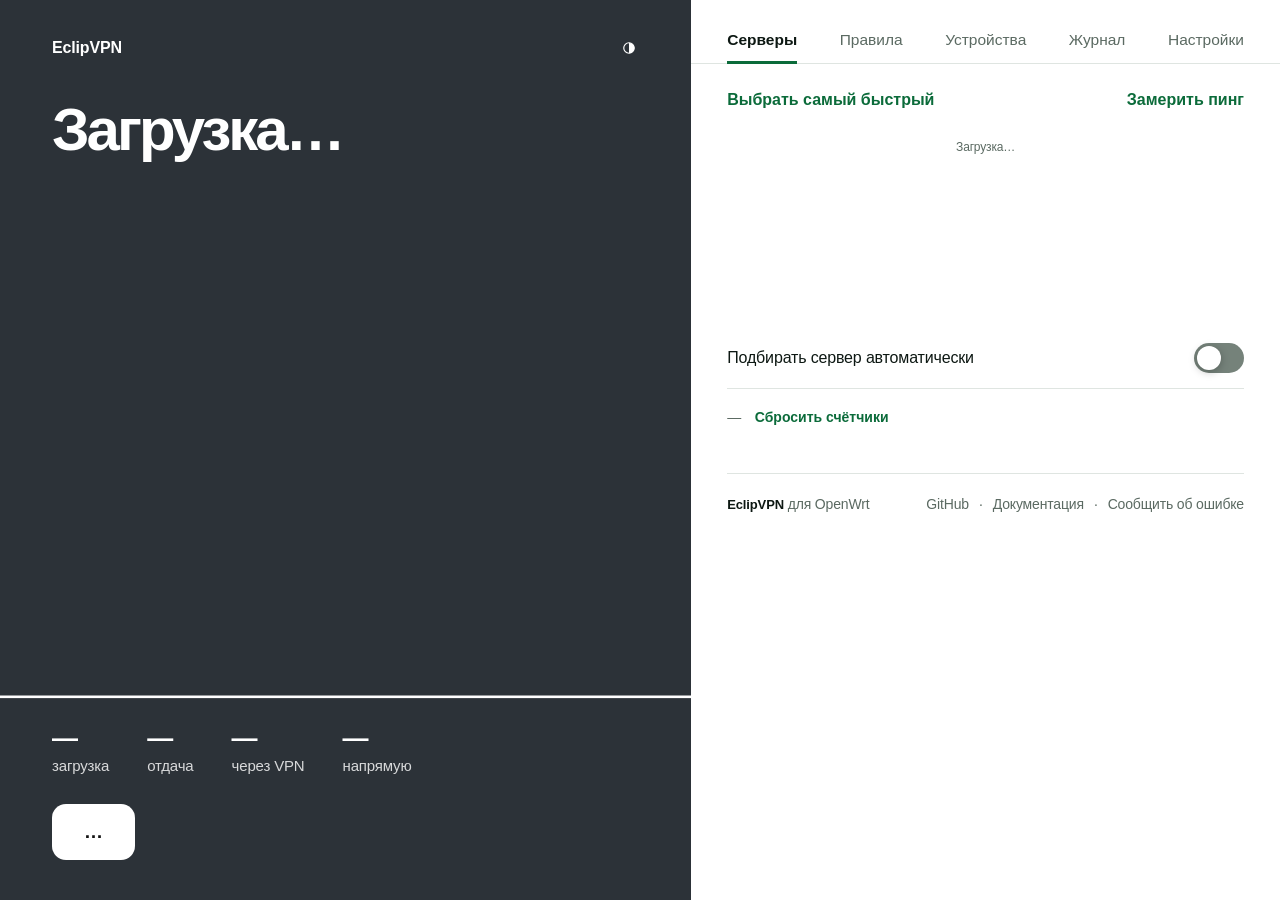
==== commit 421507c9: "feat(ui): new design - coloured status stage, tabs panel The page is a status screen (green/amber/re" ====
--- a/www/eclipvpn/index.html
+++ b/www/eclipvpn/index.html
@@ -12,43 +12,22 @@
 /* System font stack — page must work without internet (it's the router admin UI) */
 *,*::before,*::after{margin:0;padding:0;box-sizing:border-box}
 :root{
-  --bg:#08090a;
-  --bg-gradient:#08090a;
-  --card:rgba(255,255,255,0.025);
-  --card-hover:rgba(255,255,255,0.04);
-  --border:rgba(255,255,255,0.08);
-  --border-strong:rgba(255,255,255,0.12);
-  --text:#f7f8f8;
-  --text-muted:#a0a5ae;
-  --text-dim:#838891;
-  --accent-text:#8d97f2;
-  --accent:#5e6ad2;
-  --accent-warm:#5e6ad2;
-  --accent-cool:#5e6ad2;
-  --green:#34d399;
-  --red:#f87171;
-  --yellow:#fbbf24;
-  --orange:#fb923c;
+  --bg:#101512;--bg-gradient:#101512;--card:rgba(255,255,255,.03);--card-hover:rgba(255,255,255,.05);
+  --border:#26302a;--border-strong:#7c8b82;--text:#eef4f0;--text-muted:#98a89f;--text-dim:#98a89f;
+  --accent:#5fd394;--accent-text:#5fd394;--on-accent:#06110b;--toggle-on:#2ba565;--toggle-off:#75847b;
+  --green:#5fd394;--red:#ff8088;--yellow:#e8b65a;--orange:#ff9d5c
 }
 [data-theme="light"]{
-  --bg:#fcfcfd;
-  --bg-gradient:#fcfcfd;
-  --card:rgba(0,0,0,0.025);
-  --card-hover:rgba(0,0,0,0.04);
-  --border:rgba(0,0,0,0.08);
-  --border-strong:rgba(0,0,0,0.12);
-  --text:#2d2d30;
-  --text-muted:#54555b;
-  --text-dim:#686970;
-  --accent-text:#4a55bd;
-  --accent:#5e6ad2;
-  --accent-warm:#5e6ad2;
-  --accent-cool:#5e6ad2;
-  --green:#059669;
-  --red:#dc2626;
-  --yellow:#d97706;
-  --orange:#ea580c;
-}
+  --bg:#fff;--bg-gradient:#fff;--card:rgba(0,0,0,.025);--card-hover:rgba(0,0,0,.045);
+  --border:#dfe5e1;--border-strong:#7d8a83;--text:#0d1813;--text-muted:#5b6a62;--text-dim:#5b6a62;
+  --accent:#0b6b3a;--accent-text:#0b6b3a;--on-accent:#fff;--toggle-on:#0b6b3a;--toggle-off:#75827a;
+  --green:#0b6b3a;--red:#a81d29;--yellow:#80560a;--orange:#b64805
+}
+/* Stage colours: dark theme = near-black tint + coloured title, light = full fill */
+#stage{--c:#0b2116;--hi:#5fd394;--pt:#06110b}
+#stage.off{--c:#1a1e22;--hi:#cfd6dc}#stage.lost{--c:#350e13;--hi:#ff8088}#stage.busy{--c:#2b1f08;--hi:#e8b65a}
+[data-theme="light"] #stage{--c:#0b6b3a;--hi:#fff;--pt:#111}
+[data-theme="light"] #stage.off{--c:#2c3238}[data-theme="light"] #stage.lost{--c:#a81d29}[data-theme="light"] #stage.busy{--c:#80560a}
 
 body{
   background:var(--bg-gradient);
@@ -62,26 +41,12 @@
 }
 html,body{max-width:100vw}
 /* Numbers: tabular-nums stabilizes width when values change (speed, ping, uptime) */
-.num,.speed-value,.stat-num,.mini-stat-val,.metric-value,.server-ping,
-.device-meta,.log-time,.header-info b,.status-text .meta b,
-.log-count-badge,.log-dup-count,.dev-group-count{
+.num,.stat-num,.server-ping,.device-meta,.log-time,.log-count-badge,.log-dup-count,.dev-group-count{
   font-variant-numeric:tabular-nums;
   font-feature-settings:'tnum','zero'
 }
 
 .app{max-width:1180px;margin:0 auto;padding:0 28px 80px}
-
-/* Header */
-.header{
-  display:flex;align-items:center;justify-content:space-between;
-  padding:16px 0;margin:0 -28px 20px;padding-left:28px;padding-right:28px;
-  position:sticky;top:0;z-index:50;
-  background:rgba(8,9,10,0.72);
-  backdrop-filter:saturate(140%) blur(14px);
-  -webkit-backdrop-filter:saturate(140%) blur(14px);
-  border-bottom:1px solid transparent;
-  transition:border-color .2s ease
-}
 /* Theme-switch snap: when JS toggles theme, all transitions are disabled
    for one frame so header/cards/buttons all snap to new colors together —
    otherwise blurred header animates background over 200ms while body snaps
@@ -89,49 +54,6 @@
 html.theme-switching *,html.theme-switching *::before,html.theme-switching *::after{
   transition:none!important
 }
-[data-theme="light"] .header{
-  background:rgba(252,252,253,0.78)
-}
-.header.scrolled{border-bottom-color:var(--border)}
-.brand{display:flex;align-items:baseline;gap:10px}
-.logo{
-  font-size:26px;font-weight:700;letter-spacing:-0.03em;
-  color:var(--text);
-}
-.version{font-size:11px;color:var(--text-dim);font-weight:500;letter-spacing:0.04em;text-transform:uppercase}
-.header-actions{display:flex;align-items:center;gap:10px;margin-left:auto}
-.header-info{
-  font-size:12.5px;color:var(--text-muted);
-  display:none;align-items:center;gap:8px;
-  padding:6px 12px;background:var(--card);border:1px solid var(--border);border-radius:999px;
-  transition:all .2s ease
-}
-.header-info.on{
-  background:rgba(52,211,153,0.08);
-  border-color:rgba(52,211,153,0.2);
-  color:var(--text)
-}
-.header-info.off{
-  background:rgba(248,113,113,0.06);
-  border-color:rgba(248,113,113,0.18);
-  color:var(--text-muted)
-}
-.header-info b{color:var(--text);font-weight:600; font-variant-numeric:tabular-nums;font-size:11.5px}
-/* Uplink (direct WAN) state — full / whitelist-only / none. Independent of
-   the VPN state: it answers "is the PROVIDER's internet working, and is it
-   whitelist-filtered" (only Yandex reachable, Google not). */
-.net-badge{
-  display:none;align-items:center;gap:6px;
-  font-size:11.5px;font-weight:500;padding:4px 10px;border-radius:999px;
-  border:1px solid var(--border);color:var(--text-muted);width:fit-content;cursor:default
-}
-.net-badge .nb-dot{width:6px;height:6px;border-radius:50%;flex-shrink:0}
-.net-badge.full{background:rgba(52,211,153,0.07);border-color:rgba(52,211,153,0.18)}
-.net-badge.full .nb-dot{background:var(--green,#34d399)}
-.net-badge.whitelist{background:rgba(251,191,36,0.08);border-color:rgba(251,191,36,0.25);color:var(--text)}
-.net-badge.whitelist .nb-dot{background:#fbbf24}
-.net-badge.none{background:rgba(248,113,113,0.08);border-color:rgba(248,113,113,0.25);color:var(--text)}
-.net-badge.none .nb-dot{background:var(--red,#f87171)}
 .header-mini-toggle{
   width:42px;height:24px;position:relative;cursor:pointer;
   display:none;align-items:center;flex-shrink:0
@@ -154,75 +76,13 @@
   box-shadow:0 1px 3px rgba(0,0,0,0.3)
 }
 .header-mini-toggle input:checked~.mt-knob{transform:translateX(18px)}
-.header.compact .header-mini-toggle{display:inline-flex}
-.header.compact .header-info{display:inline-flex}
-/* Compact: hide brand so pill takes the left edge, actions stay right */
-.header.compact .brand{display:none}
-.header.scrolled .header-info{padding:6px 10px 6px 12px}
-
-/* Main toggle — HERO */
-.hero{
-  background:var(--card);
-  border:1px solid var(--border);
-  border-radius:6px;
-  padding:14px 20px;
-  margin-bottom:16px;
-  position:relative;
-  overflow:hidden;
-}
-.hero::before{
-  content:'';position:absolute;inset:0;
-  background:radial-gradient(circle at 80% 50%, rgba(94,106,210,0.08), transparent 70%);
-  pointer-events:none;
-}
-.hero-inner{display:flex;align-items:center;justify-content:space-between;gap:24px;position:relative}
-.hero-status{display:flex;align-items:center;gap:20px}
-.status-orb{
-  width:36px;height:36px;border-radius:50%;
-  display:flex;align-items:center;justify-content:center;
-  background:transparent;
-  border:1px solid var(--border-strong);
-  position:relative;
-}
-.status-orb.off{border-color:var(--border)}
-.status-orb .pulse{
-  position:absolute;inset:-2px;border-radius:50%;
-  border:1px solid var(--green);
-  animation:pulse 2.5s ease-out infinite;
-}
-.status-orb.off .pulse{display:none}
 @keyframes pulse{
   0%{transform:scale(1);opacity:0.6}
   100%{transform:scale(1.35);opacity:0}
 }
-.status-orb .dot{
-  width:8px;height:8px;border-radius:50%;background:var(--green);
-}
-.status-orb.off .dot{background:var(--text-dim)}
-
-.status-text h1{
-  font-size:22px;font-weight:600;letter-spacing:-0.02em;
-  line-height:1.2;
-}
-.title-row{display:flex;align-items:center;flex-wrap:wrap;gap:6px 12px;margin-bottom:6px}
 button.net-badge{font-family:inherit;background:var(--card);cursor:pointer}
 button.net-badge:hover{border-color:var(--border-strong);color:var(--text)}
 button.net-badge .nb-dot{background:var(--text-dim)}
-.status-text .meta{
-  font-size:13px;color:var(--text-muted);
-  display:flex;gap:10px 18px;flex-wrap:wrap;align-items:center;
-  line-height:1.5;
-}
-.status-text .meta span{display:inline-flex;align-items:center;gap:6px}
-.status-text .meta span+span{
-  position:relative;padding-left:18px;
-}
-.status-text .meta span+span::before{
-  content:"";position:absolute;left:0;top:50%;
-  width:3px;height:3px;border-radius:50%;
-  background:var(--text-dim);transform:translateY(-50%);
-}
-.status-text .meta b{color:var(--text);font-weight:600}
 
 /* Toggle — knob fills the track minus 3px padding on every side, which
    makes off/on positions visually symmetric. Geometry: track WxH, knob
@@ -270,8 +130,6 @@
 .upd-notes ul{margin:0 0 8px;padding-left:18px}
 .upd-notes li{margin-bottom:4px}
 .upd-notes b{color:var(--text)}
-.group-head{font-size:13px;font-weight:600;color:var(--text-muted);margin:22px 2px 10px}
-.section > .group-head:first-child{margin-top:4px}
 .auto-row{padding:12px 0;border-top:1px solid var(--border)}
 .card-desc + .auto-row,.card-title + .auto-row{border-top:none}
 .mode-switch + .auto-row{margin-top:14px;padding-bottom:0}
@@ -296,27 +154,6 @@
   background:var(--green)
 }
 
-/* Layout */
-.grid{display:grid;grid-template-columns:360px minmax(0,1fr);gap:20px;align-items:start}
-@media(max-width:840px){
-  .grid{display:flex;flex-direction:column;align-items:stretch;gap:0}
-  /* Bottom-nav layout: «Главная» = hero + left column, every other tab = its
-     section only, with the compact header standing in for the hero. */
-  .grid > *{min-width:0}
-  /* Servers belong on the first screen: one line of speed above, totals below. */
-  .home-col{display:flex;flex-direction:column}
-  .traffic-card{order:1}
-  .now-card{padding:6px 12px!important}
-  .now-card .card-head,.now-card .spark{display:none}
-  .now-card .speed-row{margin:0}
-  .now-card .speed-item{display:flex;align-items:center;justify-content:center;gap:8px;padding:4px!important;border:none;background:none}
-  .now-card .speed-label{margin:0;text-transform:none;letter-spacing:0}
-  body.m-home .grid > :not(.home-col){display:none}
-  body:not(.m-home) .home-col,body:not(.m-home) .hero{display:none}
-  .header{gap:12px}
-  .header-info{min-width:0;white-space:nowrap;overflow:hidden}
-}
-
 /* Cards */
 .card{
   background:var(--card);
@@ -327,14 +164,6 @@
   transition:border-color .2s ease;
 }
 .card:hover{border-color:var(--border-strong)}
-.card-accent{position:relative;padding-left:26px}
-.card-accent::before{
-  content:"";position:absolute;left:0;top:14px;bottom:14px;
-  width:3px;border-radius:0 3px 3px 0
-}
-.card-accent-direct::before{background:var(--green)}
-.card-accent-vpn::before{background:var(--accent)}
-.card-accent-dns::before{background:var(--accent)}
 .card-head{
   display:flex;align-items:center;justify-content:space-between;
   margin-bottom:6px;gap:8px
@@ -370,63 +199,12 @@
   font-size:12.5px;color:var(--text-muted);
   margin-bottom:18px;line-height:1.55
 }
-
-/* Live dot */
-.live-dot{
-  width:7px;height:7px;border-radius:50%;
-  background:var(--green);
-  animation:livePulse 1.6s infinite
-}
-
-/* Sparkline */
-.spark{
-  display:block;width:100%;max-width:100%;height:54px;
-  margin:6px 0 4px;border-radius:8px
-}
-
-/* Mini stats under speed — visually consistent with .speed-item cards */
-.mini-stats{
-  display:grid;grid-template-columns:1fr 1fr;gap:8px;
-  margin-top:8px
-}
-.mini-stat{
-  padding:12px 14px;
-  background:rgba(255,255,255,0.02);
-  border:1px solid var(--border);border-radius:6px;
-  text-align:center;
-  display:flex;flex-direction:column;gap:4px;align-items:center
-}
-.mini-stat-label{
-  font-size:11px;color:var(--text-dim);
-  text-transform:uppercase;letter-spacing:0.05em;font-weight:600
-}
-.mini-stat-val{ font-variant-numeric:tabular-nums;
-  font-size:14px;font-weight:700
-}
-.traffic-meta{
-  display:flex;justify-content:space-between;align-items:center;
-  font-size:11px;color:var(--text-dim);margin-top:6px;padding:0 2px
-}
-.traffic-since{ font-variant-numeric:tabular-nums;}
 .btn-link{
   background:none;border:none;padding:0;cursor:pointer;
   font-size:11px;color:var(--text-muted);text-decoration:underline;
   text-underline-offset:2px;font-family:inherit
 }
 .btn-link:hover{color:var(--accent-text)}
-
-/* Speed display */
-.speed-row{display:flex;gap:8px;margin-top:8px}
-.speed-item{
-  flex:1;padding:12px 14px;
-  background:rgba(255,255,255,0.02);
-  border:1px solid var(--border);border-radius:6px;
-  text-align:center
-}
-.speed-label{font-size:11px;color:var(--text-dim);text-transform:uppercase;letter-spacing:0.05em;margin-bottom:4px}
-.speed-value{ font-variant-numeric:tabular-nums;font-size:14px;font-weight:600}
-.speed-down .speed-value{color:var(--green)}
-.speed-up .speed-value{color:var(--accent-warm)}
 
 /* Servers list */
 /* Bounded, internally-scrolled list so a big multi-subscription pool (100s of
@@ -440,7 +218,6 @@
   display:flex;align-items:center;gap:7px;
   padding:8px 6px 5px;margin-top:2px;cursor:pointer;user-select:none;
   font-size:11px;font-weight:600;color:var(--text-dim);
-  text-transform:uppercase;letter-spacing:.04em;
   background:var(--card);
 }
 .sub-group-head:hover{color:var(--text-muted)}
@@ -459,61 +236,35 @@
   outline:2px solid var(--accent);outline-offset:2px
 }
 .server.active:not(.switching){
-  background:rgba(94,106,210,0.08);
-  border-color:rgba(94,106,210,0.3);
+  background:color-mix(in srgb,var(--accent) 8%,transparent);
+  border-color:color-mix(in srgb,var(--accent) 30%,transparent);
 }
 .server.switching{
-  background:rgba(94,106,210,0.14);
-  border-color:rgba(94,106,210,0.6);
+  background:color-mix(in srgb,var(--accent) 14%,transparent);
+  border-color:color-mix(in srgb,var(--accent) 60%,transparent);
   animation:switchPulse 1.4s ease-in-out infinite;
 }
 .server.switching::after{
   content:'';display:inline-block;width:12px;height:12px;
-  border:2px solid rgba(94,106,210,0.4);border-top-color:rgba(94,106,210,1);
+  border:2px solid color-mix(in srgb,var(--accent) 40%,transparent);border-top-color:var(--accent);
   border-radius:50%;margin-left:8px;
   animation:spin .7s linear infinite;flex-shrink:0;
 }
 @keyframes switchPulse{
-  0%,100%{box-shadow:0 0 0 0 rgba(94,106,210,0.35)}
+  0%,100%{box-shadow:0 0 0 0 color-mix(in srgb,var(--accent) 35%,transparent)}
   50%{box-shadow:0 0 0 6px rgba(94,106,210,0)}
 }
 .server-list.locked .server:not(.switching){
   opacity:0.45;pointer-events:none;filter:saturate(0.6)
 }
-.server-flag{font-size:18px;filter:saturate(1.2);min-width:24px;display:inline-flex;align-items:center;justify-content:center}
-.country-code{
-  display:inline-flex;align-items:center;justify-content:center;
-  min-width:24px;height:18px;padding:0 5px;
-  font-size:11px;font-weight:700;letter-spacing:0.5px;
-  background:rgba(94,106,210,0.14);
-  border:1px solid rgba(94,106,210,0.3);
-  border-radius:3px;
-  font-family:ui-monospace,'SF Mono',Menlo,Consolas,monospace;
-  color:var(--text)
-}
 .server-name{flex:1;font-size:14px;font-weight:500;min-width:0;overflow:hidden;text-overflow:ellipsis;white-space:nowrap}
 .server-ping-box{display:inline-flex;align-items:center;gap:6px;flex-shrink:0}
-.ping-bars{
-  display:inline-flex;align-items:flex-end;gap:2px;
-  height:14px;width:22px
-}
-.ping-bars span{
-  width:3px;background:var(--border-strong);border-radius:1px;
-  transition:background .2s
-}
-.ping-bars span:nth-child(1){height:4px}
-.ping-bars span:nth-child(2){height:7px}
-.ping-bars span:nth-child(3){height:10px}
-.ping-bars span:nth-child(4){height:13px}
-.ping-good .ping-bars span{background:var(--green)}
-.ping-mid .ping-bars span:nth-child(-n+3){background:var(--yellow)}
-.ping-bad .ping-bars span:nth-child(-n+2){background:var(--red)}
 .server-ping{
   font-variant-numeric:tabular-nums;font-size:11px;
   padding:2px 7px;border-radius:6px;font-weight:500;min-width:52px;text-align:center
 }
 .server-proto{
-  font-size:10.5px;font-weight:700;letter-spacing:0.04em;text-transform:uppercase;
+  font-size:10.5px;font-weight:700;
   padding:2px 6px;border-radius:6px;flex-shrink:0;
   background:rgba(255,255,255,0.06);color:var(--text-dim);
   border:1px solid rgba(255,255,255,0.10)
@@ -536,7 +287,7 @@
 .incident.t-emergency_muted{border-left-color:#fbbf24}
 .incident.ok{border-left-color:var(--green)}
 .incident-row{display:flex;justify-content:space-between;gap:8px;align-items:baseline;margin-bottom:2px}
-.incident-type{font-size:11px;font-weight:700;letter-spacing:0.03em;text-transform:uppercase;color:var(--text)}
+.incident-type{font-size:11px;font-weight:700;color:var(--text)}
 .incident-time{font-size:11px;color:var(--text-dim); font-variant-numeric:tabular-nums;}
 .incident-server{font-size:13px;color:var(--text);margin-bottom:1px}
 .incident-detail{font-size:11.5px;color:var(--text-muted);line-height:1.35}
@@ -561,28 +312,6 @@
 .ping-bad .server-ping{color:var(--red);background:rgba(248,113,113,0.1)}
 .ping-old{opacity:.8}
 .ping-none .server-ping{color:var(--text-dim)}
-.ping-none .ping-bars{display:none}
-
-/* Tabs */
-.tabs{
-  display:flex;gap:2px;margin-bottom:18px;
-  padding:4px;background:var(--card);
-  border:1px solid var(--border);border-radius:8px;
-}
-.tab{
-  flex:1;padding:9px 14px;border-radius:6px;
-  font-size:13px;font-weight:500;
-  cursor:pointer;background:transparent;
-  color:var(--text-muted);border:none;
-  transition:all .15s ease;text-align:center;
-  font-family:inherit
-}
-.tab:hover{color:var(--text)}
-.tab.active{
-  background:var(--bg);color:var(--text);
-  box-shadow:0 1px 3px rgba(0,0,0,0.15);
-  font-weight:600
-}
 
 /* Inputs & buttons */
 .input{
@@ -625,10 +354,10 @@
 }
 .btn-primary:hover{background:#6c77da}
 .btn-secondary{
-  background:rgba(94,106,210,0.1);color:var(--accent-text);
-  border-color:rgba(94,106,210,0.3);font-weight:600
-}
-.btn-secondary:hover{background:rgba(94,106,210,0.18);border-color:rgba(94,106,210,0.5)}
+  background:color-mix(in srgb,var(--accent) 10%,transparent);color:var(--accent-text);
+  border-color:color-mix(in srgb,var(--accent) 30%,transparent);font-weight:600
+}
+.btn-secondary:hover{background:color-mix(in srgb,var(--accent) 18%,transparent);border-color:color-mix(in srgb,var(--accent) 50%,transparent)}
 .btn-ghost{
   background:var(--card);color:var(--text);
   border-color:var(--border-strong)
@@ -654,7 +383,7 @@
 .mode-option:hover{border-color:var(--border-strong);background:var(--card-hover)}
 .mode-option.active{
   border-color:var(--accent);
-  background:rgba(94,106,210,0.06)
+  background:color-mix(in srgb,var(--accent) 6%,transparent)
 }
 .mode-option.active::before{
   content:'';position:absolute;inset:0;
@@ -671,7 +400,7 @@
 }
 @keyframes modeApply{
   0%{transform:scale(1)}
-  35%{transform:scale(0.98);box-shadow:0 0 0 4px rgba(94,106,210,0.18)}
+  35%{transform:scale(0.98);box-shadow:0 0 0 4px color-mix(in srgb,var(--accent) 18%,transparent)}
   100%{transform:scale(1);box-shadow:0 0 0 0 transparent}
 }
 .mode-option h3{font-size:14px;font-weight:600;margin-bottom:6px;position:relative;letter-spacing:-0.01em}
@@ -704,14 +433,6 @@
   border-radius:4px;transition:all .15s
 }
 .tag-remove:hover{background:rgba(248,113,113,0.15);color:var(--red)}
-
-/* Stats row */
-.stats{display:flex;gap:10px;margin-top:14px}
-.stat{
-  flex:1;padding:12px 14px;background:rgba(255,255,255,0.02);
-  border:1px solid var(--border);border-radius:6px;text-align:center
-}
-.stat-label{font-size:11px;color:var(--text-dim);text-transform:uppercase;letter-spacing:0.05em;margin-bottom:4px}
 .stat-num{ font-variant-numeric:tabular-nums;font-size:16px;font-weight:600}
 
 /* Devices */
@@ -743,12 +464,6 @@
 .seg-btn.on{background:var(--accent);color:#fff;cursor:default}
 .seg-btn.on[data-dev-route="direct"]{background:#047857}
 .seg-btn.on[data-dev-route="auto"]{background:var(--border-strong);color:var(--text)}
-.badge{
-  padding:3px 8px;border-radius:6px;font-size:11px;font-weight:700;
-  text-transform:uppercase;letter-spacing:0.04em
-}
-.badge-vpn{background:rgba(94,106,210,0.15);color:var(--accent-text)}
-.badge-direct{background:rgba(52,211,153,0.12);color:var(--green)}
 
 /* Devices search + groups */
 .dev-search{
@@ -770,7 +485,7 @@
 .dev-group-header{
   display:flex;align-items:center;gap:8px;
   padding:8px 2px;margin:8px 0 4px;font-size:11px;
-  color:var(--text-dim);text-transform:uppercase;
+  color:var(--text-dim);
   letter-spacing:0.06em;font-weight:600
 }
 .dev-group-header:first-child{margin-top:0}
@@ -779,7 +494,7 @@
   padding:2px 7px;background:var(--card-hover);
   border-radius:8px;color:var(--text-muted);font-weight:700
 }
-.device-avatar.vpn{color:var(--accent-text);background:rgba(94,106,210,0.1);border-color:rgba(94,106,210,0.2)}
+.device-avatar.vpn{color:var(--accent-text);background:color-mix(in srgb,var(--accent) 10%,transparent);border-color:color-mix(in srgb,var(--accent) 20%,transparent)}
 .device-avatar.direct{color:var(--green);background:rgba(52,211,153,0.08);border-color:rgba(52,211,153,0.2)}
 .device-avatar.unknown{color:var(--text-dim)}
 .dev-empty{
@@ -800,8 +515,8 @@
 .log-filter-hint{
   font-size:11.5px;color:var(--text-muted);
   padding:8px 10px;margin-bottom:12px;border-radius:8px;
-  background:rgba(94,106,210,0.06);
-  border:1px solid rgba(94,106,210,0.18);
+  background:color-mix(in srgb,var(--accent) 6%,transparent);
+  border:1px solid color-mix(in srgb,var(--accent) 18%,transparent);
   line-height:1.4
 }
 .log-filter{
@@ -829,7 +544,7 @@
 .log-line:hover{background:var(--card);border-color:var(--border)}
 .log-time{color:var(--text-dim);flex-shrink:0;min-width:60px}
 .log-icon{flex-shrink:0;width:14px;height:14px;display:inline-flex;align-items:center;justify-content:center}
-.log-label{font-weight:700;min-width:66px;flex-shrink:0;font-size:11px;letter-spacing:0.03em}
+.log-label{font-weight:700;min-width:66px;flex-shrink:0;font-size:11px;}
 .log-msg{color:var(--text);flex:1;word-break:break-all;overflow:hidden}
 
 .log-vpn .log-icon,.log-vpn .log-label{color:var(--accent-text)}
@@ -847,19 +562,13 @@
 }
 .log-stats-inline{display:flex;gap:14px}
 .log-stats-inline b{color:var(--text);font-family:ui-monospace,'SF Mono',Menlo,Consolas,monospace}
-
-/* Log live controls */
-.log-toolbar{
-  display:flex;align-items:center;justify-content:space-between;
-  margin-bottom:12px;gap:10px;flex-wrap:wrap
-}
 .log-live{
   display:inline-flex;align-items:center;gap:8px;
   padding:5px 10px 5px 8px;border-radius:999px;
-  font-size:11px;font-weight:600;letter-spacing:0.05em;
+  font-size:11px;font-weight:600;
   background:rgba(248,113,113,0.08);color:var(--red);
   border:1px solid rgba(248,113,113,0.2);
-  cursor:pointer;user-select:none;text-transform:uppercase;
+  cursor:pointer;user-select:none;
   transition:all .15s
 }
 .log-live::before{
@@ -942,48 +651,10 @@
 .summary-item{display:flex;align-items:center;gap:6px}
 .summary-num{font-family:ui-monospace,'SF Mono',Menlo,Consolas,monospace;font-weight:700;font-size:15px}
 
-/* Quick diagnose metrics */
-.metric-grid{
-  display:grid;grid-template-columns:repeat(2,1fr);gap:12px;
-  margin-bottom:18px
-}
-@media(max-width:640px){.metric-grid{grid-template-columns:1fr}}
-.metric{
-  padding:16px;border-radius:8px;
-  background:rgba(255,255,255,0.02);
-  border:1px solid var(--border);
-  display:flex;gap:14px;align-items:flex-start;
-  transition:border-color .15s
-}
-.metric:hover{border-color:var(--border-strong)}
-.metric-icon{
-  flex-shrink:0;width:40px;height:40px;border-radius:6px;
-  display:flex;align-items:center;justify-content:center;
-  background:var(--card);border:1px solid var(--border-strong);
-  color:var(--text-muted)
-}
-.metric-icon svg{width:20px;height:20px}
-.metric.ok .metric-icon{color:var(--green);background:rgba(52,211,153,0.08);border-color:rgba(52,211,153,0.2)}
-.metric.warn .metric-icon{color:var(--yellow);background:rgba(251,191,36,0.08);border-color:rgba(251,191,36,0.2)}
-.metric.err .metric-icon{color:var(--red);background:rgba(248,113,113,0.08);border-color:rgba(248,113,113,0.2)}
-.metric.info .metric-icon{color:var(--accent-cool);background:rgba(94,106,210,0.08);border-color:rgba(94,106,210,0.2)}
-.metric-body{flex:1;min-width:0}
-.metric-label{
-  font-size:11px;text-transform:uppercase;letter-spacing:0.05em;
-  color:var(--text-dim);font-weight:600;margin-bottom:6px
-}
-.metric-value{
-  font-size:18px;font-weight:700;line-height:1.2;
-  letter-spacing:-0.01em;word-break:break-all
-}
-.metric-value.mono{font-family:ui-monospace,'SF Mono',Menlo,Consolas,monospace;font-size:16px}
-.metric-sub{
-  font-size:11px;color:var(--text-muted);margin-top:4px;line-height:1.4
-}
-
 /* System info */
 .sys-info{display:grid;grid-template-columns:1fr 1fr;gap:10px 20px;margin-top:8px}
-@media(max-width:520px){.sys-info{grid-template-columns:1fr}}
+@media(max-width:520px){.sys-info{grid-template-columns:1fr}
+}
 .sys-row{display:flex;justify-content:space-between;gap:8px;font-size:12.5px;padding:4px 0;border-bottom:1px solid var(--border)}
 .sys-row:last-child{border-bottom:none}
 .sys-row-label{color:var(--text-muted)}
@@ -1002,32 +673,6 @@
 }
 .sys-bar-fill.warn{background:var(--yellow)}
 .sys-bar-fill.err{background:var(--red)}
-
-/* Bottom navigation (mobile) */
-.bottom-nav{
-  display:none;
-  position:fixed;left:0;right:0;bottom:0;z-index:60;
-  padding:8px 6px calc(8px + env(safe-area-inset-bottom));
-  background:rgba(8,9,10,0.85);
-  backdrop-filter:saturate(140%) blur(18px);
-  -webkit-backdrop-filter:saturate(140%) blur(18px);
-  border-top:1px solid var(--border);
-  justify-content:space-around;align-items:stretch;gap:2px
-}
-[data-theme="light"] .bottom-nav{background:rgba(252,252,253,0.9)}
-.bn-item{
-  flex:1;display:flex;flex-direction:column;align-items:center;justify-content:center;gap:3px;
-  padding:6px 2px;background:transparent;border:0;cursor:pointer;
-  color:var(--text-dim);font-family:inherit;font-size:10.5px;font-weight:500;
-  transition:color .15s;border-radius:6px;min-width:0;min-height:48px
-}
-.bn-item svg{width:22px;height:22px}
-.bn-item span{
-  letter-spacing:-0.02em;text-align:center;line-height:1.15;
-  width:100%;overflow:hidden;text-overflow:ellipsis;white-space:nowrap
-}
-.bn-item.active{color:var(--accent-text)}
-.bn-item:active{background:var(--card-hover)}
 
 /* Onboarding */
 .onboard{
@@ -1091,7 +736,6 @@
   border-top:1px solid var(--border);
   font-size:12px;color:var(--text-muted)
 }
-.footer-left{display:flex;align-items:center;gap:10px}
 .footer-brand{
   font-weight:600;letter-spacing:-0.01em;
   color:var(--text);
@@ -1189,13 +833,12 @@
 /* ==================== Mobile optimizations (at end to override desktop) ==================== */
 @media(max-width:840px){
   /* Top tabs hidden, bottom nav shown */
-  .tabs,.footer{display:none}
-  .bottom-nav{display:flex}
+  .footer{display:none}
   .app{padding-bottom:calc(82px + env(safe-area-inset-bottom))}
   .toasts{bottom:calc(82px + env(safe-area-inset-bottom))}
   /* Touch targets. Toggles keep their size; ::after widens the hit area. */
   .btn{min-height:44px}
-  .btn-icon,.header .btn-icon{min-width:44px}
+  .btn-icon{min-width:44px}
   .btn-link{min-height:44px}
   .log-filter,.log-live{min-height:44px}
   .toggle::after,.header-mini-toggle::after{content:'';position:absolute;inset:-10px -4px}
@@ -1208,43 +851,16 @@
 }
 @media(max-width:640px){
   .app{padding:0 14px calc(82px + env(safe-area-inset-bottom))}
-  .header{margin:0 -14px 14px;padding:12px 14px;gap:6px}
-  .header-info{font-size:11.5px;padding:5px 10px;gap:6px;max-width:100%;overflow:hidden}
-  .header-info b{font-size:11px}
-  .logo{font-size:22px}
-  .version{display:none}
-  /* One-line compact header: the IP stays in the hero on «Главная» */
-  .header-info b,.header-info .hi-sep{display:none}
-  .header-actions{gap:6px}
-  .header .btn-icon{width:32px;height:32px;padding:6px}
-
-  .hero{padding:18px 18px;border-radius:10px;margin-bottom:14px}
-  .hero-inner{flex-direction:row;gap:14px;align-items:center}
-  .hero-status{gap:14px;flex:1;min-width:0}
-  .status-orb{width:36px;height:36px;flex-shrink:0}
-  .status-orb .dot{width:8px;height:8px}
-  .status-text h1{font-size:20px;margin-bottom:6px}
 
   /* Touch targets — Apple HIG ≥44pt; desktop's 6×12 is too tight for fingers */
   .btn{padding:9px 14px}
   .btn-link{padding:8px 12px;display:inline-flex;align-items:center}
-  .traffic-meta{padding:4px 2px;min-height:36px}
-  .status-text .meta{font-size:11.5px;gap:6px 12px}
-  .status-text .meta span+span{padding-left:14px}
-  .status-text .meta b{font-size:11px}
 
   .card{padding:16px 16px;border-radius:8px;margin-bottom:12px}
-  .card-accent{padding-left:18px}
-  .card-accent::before{top:10px;bottom:10px}
 
 
   .mode-switch{flex-direction:column;gap:8px}
   .mode-option{padding:14px 14px}
-
-  .speed-row{gap:6px}
-  .speed-item{padding:10px 10px;min-width:0}
-  .speed-value{font-size:13px}
-  .speed-label{font-size:10.5px}
 
   .server{padding:10px 12px}
   .server-name{font-size:13px}
@@ -1263,10 +879,6 @@
   .device-name{font-size:12.5px}
   .device-meta{font-size:10.5px}
 
-  .metric{padding:14px;gap:10px}
-  .metric-icon{width:36px;height:36px}
-  .metric-value{font-size:15px}
-
   .toasts{left:14px;right:14px;bottom:calc(82px + env(safe-area-inset-bottom));max-width:none}
   .toast{min-width:0;max-width:none}
 
@@ -1275,13 +887,6 @@
   .onboard-head{padding:14px 16px}
   .step-name{display:none}
   .onboard-pane h2{font-size:17px}
-}
-
-@media(max-width:380px){
-  .hero{padding:14px 14px}
-  .status-text h1{font-size:18px}
-  .status-text .meta{font-size:11px}
-  .bn-item span{font-size:9.5px}
 }
 
 /* Confirm / prompt dialog (replaces the browser's own boxes) */
@@ -1297,13 +902,6 @@
 .dlg .input{margin-top:12px}
 .dlg-btns{display:flex;justify-content:flex-end;gap:8px;margin-top:18px}
 .dlg .btn:focus-visible{outline:2px solid var(--accent-text);outline-offset:2px}
-.help-btn{
-  width:18px;height:18px;margin-left:4px;padding:0;border-radius:50%;vertical-align:1px;position:relative;
-  border:1px solid var(--border-strong);background:none;color:var(--text-muted);
-  font:600 11px/1 inherit;font-family:inherit;cursor:pointer
-}
-.help-btn:hover,.help-btn[aria-expanded="true"]{color:var(--text);border-color:var(--text-muted)}
-.help-btn::after{content:'';position:absolute;inset:-13px}
 .row-btns{display:flex;gap:8px;flex-shrink:0}
 .add-sub summary{cursor:pointer;font-size:13px;font-weight:600;color:var(--text-muted);padding:10px 0 4px}
 .add-sub[open] summary{color:var(--text)}
@@ -1316,14 +914,117 @@
   .setting-row .row-btns .btn{flex:1;justify-content:center}
 }
 .auto-row:last-child{padding-bottom:0}
+.sub-card{border:none!important;border-top:1px solid var(--border)!important;border-radius:0!important;padding:12px 0!important;margin:0!important}
+.sub-card:first-child{border-top:none!important}
+.log-filter-hint{border:none;background:none;padding:2px 0 8px}
+.card-title + .mode-switch{margin-top:12px}
+
+/* ===== Layout: coloured stage + panel ===== */
+.app{max-width:none!important;padding:0!important;display:grid;grid-template-columns:minmax(0,1fr) clamp(480px,46vw,680px)}
+#stage{background:var(--c);color:#fff;padding:36px 52px 40px;display:flex;flex-direction:column;position:sticky;top:0;height:100vh;min-width:0;transition:background .4s}
+.st-top{display:flex;justify-content:space-between;align-items:center;gap:16px;font-weight:600;font-size:16px}
+.st-right{display:flex;align-items:center;gap:14px}.st-speed{display:none}
+.st-icon{width:44px;height:44px;display:grid;place-items:center;background:none;border:0;color:#fff;cursor:pointer;margin:-10px -12px -10px 0}
+.st-main{margin-top:34px;min-width:0}
+.st-pre{display:flex;align-items:center;gap:9px;font-size:20px;color:#ffffffdb}.st-pre .icon{width:24px;height:24px;flex:none}.st-pre .spin{animation:spin 1s linear infinite}
+#statusTitle{color:var(--hi);font-weight:800;letter-spacing:-.05em;line-height:1;margin:6px 0 12px;overflow-wrap:anywhere;font-size:60px}
+.st-sub{font-size:18px;color:#ffffffdb;font-variant-numeric:tabular-nums}
+.st-chip{margin-top:14px;min-height:44px;padding:0 16px;border-radius:99px;border:1.5px solid #ffffff70;background:none;color:#fff;font:inherit;font-size:15px;cursor:pointer}
+.st-chip:hover{background:#ffffff1a}.st-chip[hidden],#altBtn[hidden]{display:none}
+.st-chart{position:relative;flex:1;min-height:70px;margin:24px -52px}.st-chart canvas{position:absolute;inset:0;width:100%;height:100%}.st-chart span{position:absolute;right:52px;top:0;font-size:14px;color:#ffffffc8}
+.st-nums{display:flex;flex-wrap:wrap;gap:10px 38px;font-variant-numeric:tabular-nums}.st-nums b{display:block;font-size:26px;letter-spacing:-.03em;line-height:1.2;white-space:nowrap}.st-nums span{font-size:15px;color:#ffffffd0}
+.st-act{display:flex;flex-wrap:wrap;gap:12px;margin-top:26px}
+.st-act button{font:inherit;font-weight:700;font-size:19px;min-height:56px;padding:0 32px;border-radius:14px;border:0;cursor:pointer}
+#powBtn{background:var(--hi);color:var(--pt)}#powBtn:disabled{opacity:.65;cursor:wait}
+#altBtn{background:none;color:#fff;font-weight:600;box-shadow:inset 0 0 0 2px #ffffff80}
+#stage :focus-visible{outline:3px solid #fff;outline-offset:3px}
+#panel{background:var(--bg);padding:0 36px 60px;min-width:0;min-height:100vh}
+.tabs{display:flex;justify-content:space-between;gap:8px;position:sticky;top:0;z-index:30;background:var(--bg);margin:0 -36px 22px;padding:18px 36px 0;border-bottom:1px solid var(--border)}
+.tab{background:none;border:0;border-bottom:3px solid transparent;margin-bottom:-1px;padding:0;min-height:46px;font:inherit;font-size:15.5px;color:var(--text-muted);cursor:pointer}
+.tab.active{color:var(--text);font-weight:700;border-color:var(--accent)}.tab:hover{color:var(--text)}
+.section{display:none}.section.active{display:block}
+#automationCard,#diagCard{scroll-margin-top:84px}
+.group-head{font-size:26px;font-weight:700;letter-spacing:-.03em;line-height:1.2;margin:38px 0 12px}.section>.group-head:first-child{margin-top:6px}
+.card,.card:hover{background:none;border:0;border-radius:0;padding:0;margin:0 0 30px}
+.card-title{font-size:18px;font-weight:700;letter-spacing:-.015em}.card-desc{font-size:14.5px;margin-bottom:12px}
+.card-collapsible{border-bottom:1px solid var(--border)!important;margin-bottom:0!important;padding:8px 0 14px!important}
+.setting-row-title{font-size:16px;font-weight:500}.setting-row-desc{font-size:14px;margin-top:1px}.auto-row{align-items:center;min-height:60px;padding:11px 0}.auto-row:last-child{padding-bottom:11px}
+.setting-status{font-size:14px}
+/* toggles: same size everywhere, 3:1 off state, 44px hit area, visible to keyboard */
+.toggle,.toggle-sm{width:50px;height:30px}.toggle .toggle-track{border:0;border-radius:99px;background:var(--toggle-off)}.toggle input:checked+.toggle-track{background:var(--toggle-on)}
+.toggle .toggle-knob,.toggle-sm .toggle-knob{width:24px;height:24px;top:3px;left:3px;background:#fff}.toggle input:checked~.toggle-knob{transform:translateX(20px)}
+.toggle input{display:block;position:absolute;opacity:0;width:100%;height:100%;margin:0;cursor:pointer;z-index:1}.toggle input:focus-visible+.toggle-track{outline:3px solid var(--accent);outline-offset:3px}
+.toggle::after{content:'';position:absolute;inset:-8px 0}
+/* buttons and fields */
+.btn{min-height:44px;font-size:15px;border-radius:10px;font-weight:600;padding:0 18px;display:inline-flex;align-items:center;justify-content:center}
+.btn-primary,.btn-primary:hover{background:var(--accent);color:var(--on-accent);border:0}
+.btn-secondary,.btn-ghost{background:none;border:1.5px solid var(--border-strong);color:var(--text)}
+.btn-danger,.btn-danger:hover{background:#a81d29;color:#fff;border:0}
+.btn-text{background:none;border:0;padding:0;min-height:44px;font:inherit;font-weight:600;color:var(--accent-text);cursor:pointer}.btn-text:disabled{opacity:.55}
+.input,.dev-search input{min-height:48px;font-size:16px;border:1.5px solid var(--border-strong);border-radius:10px;background:none}
+.section :focus-visible,.tab:focus-visible,.dlg :focus-visible{outline:3px solid var(--accent);outline-offset:2px;border-radius:6px}
+/* servers */
+.srv-tools{display:flex;justify-content:space-between;gap:14px;flex-wrap:wrap;margin-top:-8px}
+.server-list{max-height:calc(100vh - 340px);min-height:200px}
+.server{border:0!important;border-bottom:1px solid var(--border)!important;border-radius:0;background:none!important;margin:0;padding:6px 2px;min-height:52px;gap:12px}
+.server-name{font-size:19px;font-weight:500;letter-spacing:-.01em;white-space:normal;line-height:1.25}
+.server:hover .server-name{text-decoration:underline;text-underline-offset:5px;text-decoration-thickness:2px}
+.server.active .server-name{font-weight:800;color:var(--accent-text);text-decoration:none}
+.server.switching{animation:none}.server-muted .server-name{opacity:1;color:var(--text-muted)}
+.server-ping{font-size:16px;background:none!important;padding:0;min-width:64px;text-align:right;color:var(--text-muted)!important;font-weight:400}.ping-bad .server-ping{color:var(--red)!important}
+.server-mute{min-width:44px;min-height:44px;justify-content:center;margin:-6px 0}.server-fail,.server-proto{font-size:12px}
+.server-list.locked .server:not(.switching){opacity:.5}
+.sub-group-head{background:var(--bg);font-size:14px;color:var(--text-muted);min-height:44px}
+.srv-auto{border-top:0;margin-top:6px}.srv-foot{display:flex;justify-content:space-between;flex-wrap:wrap;gap:0 18px;align-items:center;font-size:14px;color:var(--text-muted);border-top:1px solid var(--border);padding-top:6px}.srv-foot .btn-text{margin-left:10px;font-size:14px}#trafficPhone{display:none}
+/* rules, devices, log */
+.mode-option{border:1.5px solid var(--border-strong);border-radius:12px;background:none}.mode-option::before,.mode-option::after{display:none}.mode-option.active{border:3px solid var(--accent);padding:12.5px 14.5px;background:none}.mode-option h3{font-size:17px}.mode-option p{font-size:14px}
+.row{font-size:15px;padding:9px 0}.tag{font-size:13.5px;border-color:var(--border);background:var(--card-hover)}.tag.tag-readonly{opacity:1;color:var(--text-muted)}.dom-builtin summary{font-size:15px;min-height:44px;display:flex;align-items:center}.domains-note{font-size:13.5px}
+.device{border:0;border-bottom:1px solid var(--border);border-radius:0;padding:12px 0;margin:0;flex-wrap:wrap}.device:hover{background:none;border-color:var(--border)}.device-avatar{display:none}.device-name{font-size:16.5px;font-weight:500}.device-meta{font-size:13.5px}
+.seg{gap:6px;border:0;border-radius:0;overflow:visible;flex:0 0 auto}.seg-btn{border:0;border-radius:9px;background:var(--card-hover);font-size:14.5px;min-height:44px;padding:0 13px;color:var(--text)}.seg-btn.on,.seg-btn.on[data-dev-route]{background:var(--accent);color:var(--on-accent);font-weight:700}.seg-btn.on[data-dev-route="auto"]{background:var(--text);color:var(--bg)}
+.dev-group-header{font-size:15px;color:var(--text-muted)}
+.log-filters{gap:2px 16px}.log-filter,.log-filter:hover{background:none!important;border:0;border-bottom:3px solid transparent;border-radius:0;padding:0;min-height:44px;font-size:15px;color:var(--text-muted)}.log-filter.active{color:var(--text)!important;font-weight:700;border-color:var(--accent)}
+.log-filter-hint{font-size:14px;padding:8px 0}.log-line{font-size:13.5px;padding:8px 2px;border-radius:0;border-bottom:1px solid var(--border);background:none}.log-label{font-size:12px;min-width:78px}.log-icon{display:none}.log-entries{max-height:calc(100vh - 360px);min-height:260px}
+.log-live{min-height:44px}.log-vpn .log-label{color:var(--accent-text)}.log-direct .log-label{color:var(--text-muted)}
+.incident{background:none;border-radius:0;border-bottom:1px solid var(--border);padding:12px 0 12px 14px;border-left-width:4px}.incident-type{font-size:15px}.incident-time,.incident-detail{font-size:13.5px}.incident-server{font-size:15px}
+.check{border-radius:0;background:none!important;border-bottom:1px solid var(--border);padding:11px 0}.check-name{font-size:15.5px}.check-detail{font-size:13.5px}
+.sys-info{grid-template-columns:1fr}.sys-row{font-size:15px;min-height:40px;align-items:center}.upd-notes{font-size:14px;background:var(--card-hover)}
+.footer{margin-top:34px;font-size:14px;flex-wrap:wrap}.onboard-card{border-radius:14px}
+.toasts{right:auto;left:50%;transform:translateX(-50%);bottom:24px}
+.sub-card>div:first-child>div:first-child{font-size:16px!important}
+.net-badge{font-size:15px}.net-badge.whitelist::before,.net-badge.none::before{content:'⚠ '}
+@media(max-height:720px) and (min-width:861px){#stage{padding:24px 52px}.st-main{margin-top:14px}.st-chart{margin:12px -52px;min-height:40px}.st-act{margin-top:14px}.st-nums b{font-size:22px}}
+@media(max-width:860px){
+  .app{display:block}
+  #stage{position:static;height:auto;padding:14px 20px 22px;padding-top:calc(14px + env(safe-area-inset-top))}
+  .st-top{font-size:15px}.st-speed{display:inline}.net-badge.full{display:none}.st-main{margin-top:8px}.st-pre{font-size:16px}.st-pre .icon{width:20px;height:20px}#statusTitle{margin:2px 0 6px}.st-sub{font-size:15px}
+  .st-chart,.st-nums{display:none}.st-chip{display:none}.st-act{margin-top:14px}.st-act button{flex:1;font-size:17px;min-height:50px;padding:0 12px}
+  #panel{border-radius:22px 22px 0 0;margin-top:-1px;padding:12px 20px calc(130px + env(safe-area-inset-bottom));min-height:100vh}
+  .app{background:var(--bg)}#stage{margin-bottom:-22px;padding-bottom:42px}#panel{position:relative}
+  .tabs{position:fixed;inset:auto 0 0 0;margin:0;padding:0 12px env(safe-area-inset-bottom);border:0;border-top:1px solid var(--border)}
+  .tab{font-size:13.5px;min-height:56px;margin:-1px 0 0;border-bottom:0;border-top:3px solid transparent}
+  .srv-tools{margin-top:0}.server-list{max-height:none;min-height:0}.server{min-height:48px;padding:3px 0}#trafficPhone{display:inline}
+  .in-section .st-main,.in-section .st-act{display:none}.in-section #stage{padding-bottom:36px}
+  .device .seg{flex:1 0 100%}.seg-btn{flex:1}.mode-switch{flex-direction:column}
+  .log-entries{max-height:none}.toasts{bottom:calc(72px + env(safe-area-inset-bottom));left:14px;right:14px;transform:none}
+  #automationCard,#diagCard{scroll-margin-top:12px}
+}
+@media(max-width:380px){.tab{font-size:12.5px}.tabs{padding-left:8px;padding-right:8px}}
+@media(prefers-reduced-motion:reduce){#stage,.st-pre .spin{transition:none;animation:none}}
+
+.card-collapsible+.card:not(.card-collapsible){margin-top:26px}
+.log-line .log-dup-count{background:var(--card-hover);color:var(--text);border:1px solid var(--border-strong);font-size:12px}
 </style>
 </head>
-<body class="m-home">
+<body>
 <svg style="display:none">
   <symbol id="i-lock" viewBox="0 0 24 24" fill="none" stroke="currentColor" stroke-width="2.2" stroke-linecap="round" stroke-linejoin="round"><rect x="4" y="11" width="16" height="11" rx="2.5"/><path d="M7.5 11V7a4.5 4.5 0 019 0v4"/></symbol>
   <symbol id="i-home" viewBox="0 0 24 24" fill="none" stroke="currentColor" stroke-width="2" stroke-linecap="round" stroke-linejoin="round"><path d="M3 11l9-8 9 8"/><path d="M5 9.5V21h14V9.5"/><path d="M10 21v-6h4v6"/></symbol>
   <symbol id="i-globe" viewBox="0 0 24 24" fill="none" stroke="currentColor" stroke-width="2.2" stroke-linecap="round" stroke-linejoin="round"><circle cx="12" cy="12" r="9"/><path d="M3 12h18M12 3a13 13 0 014 9 13 13 0 01-4 9 13 13 0 01-4-9 13 13 0 014-9z"/></symbol>
   <symbol id="i-edit" viewBox="0 0 24 24" fill="none" stroke="currentColor" stroke-width="2" stroke-linecap="round" stroke-linejoin="round"><path d="M4 20l4.5-1L20 7.5 16.5 4 5 15.5z"/><path d="M14 6.5l3.5 3.5"/></symbol>
+  <symbol id="i-warn" viewBox="0 0 24 24" fill="none" stroke="currentColor" stroke-width="2.4" stroke-linecap="round" stroke-linejoin="round"><path d="M12 3.5L22 20.5H2zM12 10v4.5M12 17.6v.1"/></symbol>
+  <symbol id="i-power" viewBox="0 0 24 24" fill="none" stroke="currentColor" stroke-width="2.4" stroke-linecap="round"><path d="M12 3v8M6.6 6.6a8 8 0 1 0 10.8 0"/></symbol>
+  <symbol id="i-ok" viewBox="0 0 24 24" fill="none" stroke="currentColor" stroke-width="2.4" stroke-linecap="round" stroke-linejoin="round"><path d="M4 12.5l5.5 5.5L20 7"/></symbol>
+  <symbol id="i-busy" viewBox="0 0 24 24" fill="none" stroke="currentColor" stroke-width="2.4" stroke-linecap="round"><path d="M12 3a9 9 0 1 0 9 9"/></symbol>
   <symbol id="i-x" viewBox="0 0 24 24" fill="none" stroke="currentColor" stroke-width="2.4" stroke-linecap="round"><path d="M6 6l12 12M18 6l-12 12"/></symbol>
   <symbol id="i-search" viewBox="0 0 24 24" fill="none" stroke="currentColor" stroke-width="2.2" stroke-linecap="round" stroke-linejoin="round"><circle cx="10.5" cy="10.5" r="7.5"/><path d="M21 21l-5.5-5.5"/></symbol>
   <symbol id="i-gear" viewBox="0 0 24 24" fill="none" stroke="currentColor" stroke-width="2" stroke-linecap="round" stroke-linejoin="round"><circle cx="12" cy="12" r="3"/><path d="M19.5 12c0 .6 0 1.2-.1 1.7l2.1 1.7-2 3.5-2.5-1c-.9.7-2 1.2-3 1.5L13.5 22h-3l-.5-2.6c-1-.3-2.1-.8-3-1.5l-2.5 1-2-3.5 2.1-1.7c-.1-.5-.1-1.1-.1-1.7s0-1.2.1-1.7L2.5 8.6l2-3.5 2.5 1c.9-.7 2-1.2 3-1.5L10.5 2h3l.5 2.6c1 .3 2.1.8 3 1.5l2.5-1 2 3.5-2.1 1.7c.1.5.1 1.1.1 1.7z"/></symbol>
@@ -1361,127 +1062,72 @@
 </svg>
 
 <div class="app">
-  <div class="header" id="appHeader">
-    <div class="brand">
-      <div class="logo">EclipVPN</div>
+  <header id="stage" class="off">
+    <div class="st-top">
+      <span class="brand">EclipVPN</span>
+      <span class="st-right">
+        <span class="net-badge" id="netBadge"><span id="netBadgeText"></span></span>
+        <span class="st-speed" id="speedMini"></span>
+        <button class="st-icon" onclick="toggleTheme()" id="themeBtn" title="Тема" aria-label="Сменить тему"><svg class="icon"><use href="#i-moon"/></svg></button>
+      </span>
     </div>
-    <div class="header-info" id="headerInfo">Загрузка…</div>
-    <div class="header-actions">
-      <label class="header-mini-toggle" title="Вкл/Выкл VPN">
-        <input type="checkbox" id="vpnMiniToggle" aria-label="Включить или выключить VPN" onchange="syncMiniToggle(this)">
-        <div class="mt-track"></div>
-        <div class="mt-knob"></div>
-      </label>
-      <button class="btn btn-ghost btn-icon" onclick="toggleTheme()" id="themeBtn" title="Тема"><svg class="icon"><use href="#i-moon"/></svg></button>
+    <div class="st-main" role="status">
+      <p class="st-pre" id="statusPre"></p>
+      <h1 id="statusTitle">Загрузка…</h1>
+      <p class="st-sub" id="statusMeta"></p>
+      <!-- auto_failover=false: a deliberate choice, so a neutral reminder that
+           opens the setting rather than a warning. -->
+      <button class="st-chip" id="failoverBadge" style="display:none" onclick="goToAutomation()">Смена сервера: вручную</button>
     </div>
-  </div>
-
-  <!-- Hero status -->
-  <div class="hero">
-    <div class="hero-inner">
-      <div class="hero-status">
-        <div class="status-orb off" id="statusOrb">
-          <div class="pulse"></div>
-          <div class="dot"></div>
+    <div class="st-chart" aria-hidden="true"><canvas id="speedSpark"></canvas><span id="sparkMax"></span></div>
+    <div class="st-nums">
+      <div><b id="speedDown">—</b><span>загрузка</span></div>
+      <div><b id="speedUp">—</b><span>отдача</span></div>
+      <div id="statVpn"><b id="sessionVpn">—</b><span>через VPN</span></div>
+      <div id="statDirect"><b id="sessionDirect">—</b><span>напрямую</span></div>
+    </div>
+    <div class="st-act">
+      <button id="powBtn" onclick="powClick()">…</button>
+      <button id="altBtn" onclick="stopVPN()" hidden>Отключить</button>
+    </div>
+  </header>
+  <main id="panel">
+    <nav class="tabs" aria-label="Разделы">
+      <button class="tab active" data-tab="servers" aria-current="page" onclick="showTab('servers')">Серверы</button>
+      <button class="tab" data-tab="routing" onclick="showTab('routing')">Правила</button>
+      <button class="tab" data-tab="devices" onclick="showTab('devices')">Устройства</button>
+      <button class="tab" data-tab="logs" onclick="showTab('logs')">Журнал</button>
+      <button class="tab" data-tab="settings" onclick="showTab('settings')">Настройки</button>
+    </nav>
+
+      <!-- Servers -->
+      <div class="section active" id="sec-servers">
+        <div class="srv-tools">
+          <button class="btn-text" id="bestBtn" onclick="doAutoSelect()">Выбрать самый быстрый</button>
+          <button class="btn-text" onclick="doPing()" id="pingBtn">Замерить пинг</button>
         </div>
-        <div class="status-text">
-          <div class="title-row">
-            <h1 id="statusTitle">Отключено</h1>
-            <div class="net-badge" id="netBadge"><span class="nb-dot"></span><span id="netBadgeText"></span></div>
-            <!-- auto_failover=false: a deliberate choice, so a neutral reminder that
-               opens the setting rather than a warning. -->
-            <button class="net-badge" id="failoverBadge" style="display:none" onclick="goToAutomation()" title="VPN не меняет сервер сам при обрыве. Нажмите, чтобы открыть настройку."><span class="nb-dot"></span><span>Смена сервера: вручную</span></button>
-          </div>
-          <div class="meta" id="statusMeta">
-            <span>Нажмите, чтобы подключиться</span>
-          </div>
-        </div>
-      </div>
-      <label class="toggle" title="Вкл/Выкл VPN">
-        <input type="checkbox" id="vpnToggle" aria-label="Включить или выключить VPN" onchange="toggleVPN()">
-        <div class="toggle-track"></div>
-        <div class="toggle-knob"></div>
-      </label>
-    </div>
-  </div>
-
-  <div class="grid">
-    <!-- Left column (phone: the «Главная» tab) -->
-    <div class="home-col">
-      <!-- Now panel -->
-      <div class="card now-card">
-        <div class="card-head">
-          <div class="card-title">Сейчас</div>
-          <span class="live-dot" title="Обновляется в реальном времени"></span>
-        </div>
-        <canvas id="speedSpark" class="spark" width="600" height="60"></canvas>
-        <div class="speed-row">
-          <div class="speed-item speed-down">
-            <div class="speed-label"><svg class="icon icon-sm"><use href="#i-down"/></svg> Входящий</div>
-            <div class="speed-value" id="speedDown">—</div>
-          </div>
-          <div class="speed-item speed-up">
-            <div class="speed-label"><svg class="icon icon-sm"><use href="#i-up"/></svg> Исходящий</div>
-            <div class="speed-value" id="speedUp">—</div>
-          </div>
-        </div>
-      </div>
-
-      <div class="card traffic-card">
-        <div class="card-head"><div class="card-title">Трафик</div></div>
-        <div class="mini-stats" id="trafficStats">
-          <div class="mini-stat" id="statVpn" title="Через VPN">
-            <div class="mini-stat-label">Через VPN</div>
-            <div class="mini-stat-val" id="sessionVpn" style="color:var(--accent-text)">—</div>
-          </div>
-          <div class="mini-stat" id="statDirect" title="Напрямую">
-            <div class="mini-stat-label">Напрямую</div>
-            <div class="mini-stat-val" id="sessionDirect" style="color:var(--green,#34d399)">—</div>
-          </div>
-        </div>
-        <div class="traffic-meta">
-          <span id="trafficSince" class="traffic-since" title="Счётчик не обнуляется при перезапуске VPN, только вручную.">—</span>
-          <button class="btn-link" onclick="resetTraffic()" title="Обнулить счётчики «Через VPN» и «Напрямую»">Сбросить</button>
-        </div>
-      </div>
-
-      <!-- Servers -->
-      <div class="card servers-card">
-        <div class="card-head">
-          <div class="card-title">Серверы <button class="help-btn" id="autoHintBtn" aria-expanded="false" aria-controls="autoModeHint" aria-label="Как выбирается сервер" onclick="toggleAutoHint()">?</button></div>
-          <div style="display:flex;gap:8px;align-items:center">
-            <button class="btn btn-secondary btn-sm" onclick="doPing()" id="pingBtn" title="Насколько быстро отвечают серверы. Меньше — быстрее.">Проверить пинг</button>
-            <label class="toggle toggle-sm" title="Авто-режим: выбирает сервер с минимальным пингом (платные операторские пропускаются). Клик по серверу вручную выключает авто.">
-              <input type="checkbox" id="autoModeToggle" onchange="toggleAutoMode(this.checked)" aria-label="Авто-выбор лучшего сервера">
-              <span class="toggle-track"></span>
-              <span class="toggle-knob"></span>
-            </label>
-            <span style="font-size:13px;color:var(--text-muted)">Авто</span>
-          </div>
-        </div>
-        <p id="autoModeHint" class="card-desc" style="margin:0 0 6px 0;font-size:12px" hidden></p>
         <div id="serverList" class="server-list">
           <div style="color:var(--text-dim);font-size:12px;padding:16px;text-align:center">Загрузка…</div>
         </div>
+
+        <div class="setting-row auto-row srv-auto">
+          <div class="setting-row-info">
+            <div class="setting-row-title">Подбирать сервер автоматически</div>
+            <div class="setting-row-desc" id="autoModeHint"></div>
+          </div>
+          <label class="toggle toggle-sm">
+            <input type="checkbox" id="autoModeToggle" onchange="toggleAutoMode(this.checked)" aria-label="Подбирать сервер автоматически">
+            <span class="toggle-track"></span>
+            <span class="toggle-knob"></span>
+          </label>
+        </div>
+        <div class="srv-foot"><span id="trafficPhone"></span><span><span id="trafficSince">—</span> <button class="btn-text" onclick="resetTraffic()">Сбросить счётчики</button></span></div>
       </div>
 
-    </div>
-
-    <!-- Right column -->
-    <div>
-      <div class="tabs">
-        <button class="tab active" data-tab="routing" onclick="showTab('routing',this)">Маршрутизация</button>
-        <button class="tab" data-tab="devices" onclick="showTab('devices',this)">Устройства</button>
-        <button class="tab" data-tab="logs" onclick="showTab('logs',this)">Журнал</button>
-        <button class="tab" data-tab="diagnose" onclick="showTab('diagnose',this)">Диагностика</button>
-        <button class="tab" data-tab="settings" onclick="showTab('settings',this)">Настройки</button>
-      </div>
-
       <!-- Routing -->
-      <div class="section active" id="sec-routing">
+      <div class="section" id="sec-routing">
         <div class="card">
           <div class="card-title">Как направлять трафик</div>
-          <p class="card-desc">Выберите что будет идти через VPN, а что напрямую</p>
           <div class="mode-switch">
             <div class="mode-option" id="mode-all" onclick="setMode('all_vpn')" tabindex="0" role="button" aria-label="Режим: всё через VPN кроме РФ">
               <h3>Всё через VPN</h3>
@@ -1505,14 +1151,13 @@
           </div>
         </div>
 
-        <div class="card card-accent card-accent-direct card-collapsible" id="directCard">
+        <div class="card card-collapsible" id="directCard">
           <!-- No inline onkeydown: the global role=button keydown handler already
                synthesizes a click — an inline handler made Enter/Space toggle twice
                (open+close in one keypress, card looked dead to keyboard users). -->
           <div class="card-head" onclick="toggleCollapsible('directCard')" tabindex="0" role="button" aria-expanded="false" aria-controls="directCardBody">
             <div>
               <div class="card-title">Исключения — минуя VPN</div>
-              <p class="card-desc" style="margin:3px 0 0">Эти сайты откроются напрямую, без VPN</p>
             </div>
             <div class="stat-num" id="directCount" style="color:var(--green);font-size:13px">0</div>
           </div>
@@ -1526,7 +1171,7 @@
           </div>
         </div>
 
-        <div class="card card-accent card-accent-vpn card-collapsible" id="vpnCard">
+        <div class="card card-collapsible" id="vpnCard">
           <div class="card-head" onclick="toggleCollapsible('vpnCard')" tabindex="0" role="button" aria-expanded="false" aria-controls="vpnCardBody">
             <div>
               <div class="card-title">Принудительно через VPN</div>
@@ -1544,11 +1189,10 @@
           </div>
         </div>
 
-        <div class="card card-accent card-accent-vpn card-collapsible" id="presetsCard">
+        <div class="card card-collapsible" id="presetsCard">
           <div class="card-head" onclick="toggleCollapsible('presetsCard')" tabindex="0" role="button" aria-expanded="false" aria-controls="presetsCardBody">
             <div>
-              <div class="card-title">Сервисы</div>
-              <p class="card-desc" style="margin:3px 0 0">Включить — все домены сервиса пойдут через VPN</p>
+              <div class="card-title">Сервисы через VPN</div>
             </div>
             <div class="stat-num" id="presetsCount" style="color:var(--accent-text);font-size:13px">0</div>
           </div>
@@ -1557,9 +1201,8 @@
           </div>
         </div>
 
-        <div class="card card-accent card-accent-dns">
+        <div class="card">
           <div class="card-title">DNS защита</div>
-          <p class="card-desc">DNS-запросы защищены от подмены провайдером</p>
           <!-- Must match singbox.sh: VPN DNS is DoH 1.1.1.1, direct DNS is
                Yandex 77.88.8.8 (deliberately not Cloudflare — RU bank NS
                refuse foreign resolvers, see CLAUDE.md). -->
@@ -1584,20 +1227,6 @@
             <div class="dev-empty">Загрузка…</div>
           </div>
         </div>
-        <div class="card">
-          <div class="card-title">Статистика трафика</div>
-          <div class="card-desc" style="margin-bottom:8px">С момента последнего перезапуска VPN</div>
-          <div class="stats">
-            <div class="stat" title="Трафик через VPN — сумма исходящего и входящего">
-              <div class="stat-label">Через VPN</div>
-              <div class="stat-num" id="trafficVpn" style="color:var(--accent-text)">—</div>
-            </div>
-            <div class="stat" title="Трафик напрямую (RU-сайты, кастомный список исключений)">
-              <div class="stat-label">Напрямую</div>
-              <div class="stat-num" id="trafficDirect" style="color:var(--green)">—</div>
-            </div>
-          </div>
-        </div>
       </div>
 
       <!-- Logs -->
@@ -1609,7 +1238,6 @@
               <button class="log-live" id="liveBtn" onclick="toggleLive()" title="Обновление в реальном времени">Live</button>
             </div>
           </div>
-          <p class="card-desc">Куда идёт каждое соединение. Дубликаты сгруппированы по количеству.</p>
           <div class="log-filters">
             <button class="log-filter active" data-filter="conn" onclick="setLogFilter('conn',this)">Главное</button>
             <button class="log-filter" data-filter="vpn" onclick="setLogFilter('vpn',this)">VPN</button>
@@ -1634,20 +1262,6 @@
         </div>
       </div>
 
-      <!-- Diagnose -->
-      <div class="section" id="sec-diagnose">
-        <div class="card">
-          <div class="card-head">
-            <div class="card-title">Полная проверка</div>
-            <button class="btn btn-primary btn-sm" onclick="runHealthcheck()" id="hcBtn">Запустить</button>
-          </div>
-          <p class="card-desc">Процессы, сеть, VPN-туннель, доступность сайтов, утечка IP. Занимает несколько секунд.</p>
-          <div id="hcResults">
-            <div style="color:var(--text-dim);font-size:12px;padding:20px;text-align:center">Нажмите «Запустить» для проверки</div>
-          </div>
-        </div>
-      </div>
-
       <!-- Settings -->
       <div class="section" id="sec-settings">
         <h2 class="group-head">Подписки</h2>
@@ -1656,7 +1270,6 @@
             <div class="card-title">Провайдеры</div>
             <button class="btn btn-ghost btn-sm" id="updateBtn" onclick="doUpdate()">Обновить</button>
           </div>
-          <p class="card-desc">Можно добавить несколько провайдеров — серверы со всех включённых подписок объединяются в один список.</p>
           <div id="subList"></div>
           <details id="addSubBox" class="add-sub">
             <summary>Добавить подписку или сервер</summary>
@@ -1762,6 +1375,16 @@
           </div>
         </div>
         <h2 class="group-head">Система</h2>
+        <div class="card" id="diagCard">
+          <div class="card-head">
+            <div class="card-title">Полная проверка</div>
+            <button class="btn btn-primary btn-sm" onclick="runHealthcheck()" id="hcBtn">Запустить</button>
+          </div>
+          <p class="card-desc">Процессы, сеть, VPN-туннель, доступность сайтов, утечка IP. Занимает несколько секунд.</p>
+          <div id="hcResults">
+            <div style="color:var(--text-dim);font-size:12px;padding:20px;text-align:center">Нажмите «Запустить» для проверки</div>
+          </div>
+        </div>
         <div class="card">
           <div class="card-head">
             <div class="card-title">Обновление EclipVPN</div>
@@ -1800,8 +1423,6 @@
           </div>
         </div>
       </div>
-    </div>
-  </div>
 
   <footer class="footer">
     <div class="footer-left">
@@ -1816,6 +1437,7 @@
       <a href="https://github.com/1eningrad/flowvpn/issues/new" target="_blank" rel="noopener" class="footer-link">Сообщить об ошибке</a>
     </div>
   </footer>
+  </main>
 </div>
 
 <div class="onboard" id="onboardOverlay" role="dialog" aria-modal="true" aria-labelledby="onboardTitle">
@@ -1859,27 +1481,6 @@
     </div>
   </div>
 </div>
-
-<nav class="bottom-nav" id="bottomNav">
-  <button class="bn-item active" data-tab="home" aria-current="page" onclick="showTabMobile('home')">
-    <svg class="icon"><use href="#i-home"/></svg><span>Главная</span>
-  </button>
-  <button class="bn-item" data-tab="routing" onclick="showTabMobile('routing')">
-    <svg class="icon"><use href="#i-globe"/></svg><span>Маршрут</span>
-  </button>
-  <button class="bn-item" data-tab="devices" onclick="showTabMobile('devices')">
-    <svg class="icon"><use href="#i-phone"/></svg><span>Устройства</span>
-  </button>
-  <button class="bn-item" data-tab="logs" onclick="showTabMobile('logs')">
-    <svg class="icon"><use href="#i-search"/></svg><span>Журнал</span>
-  </button>
-  <button class="bn-item" data-tab="diagnose" onclick="showTabMobile('diagnose')">
-    <svg class="icon"><use href="#i-shield"/></svg><span>Проверка</span>
-  </button>
-  <button class="bn-item" data-tab="settings" onclick="showTabMobile('settings')">
-    <svg class="icon"><use href="#i-gear"/></svg><span>Настройки</span>
-  </button>
-</nav>
 
 <dialog class="dlg" id="dlg" aria-labelledby="dlgTitle">
   <form method="dialog" id="dlgForm">
@@ -2064,49 +1665,34 @@
 }
 function pingClass(ms){return ms<0?'ping-none':ms<150?'ping-good':ms<400?'ping-mid':'ping-bad'}
 
-function showTab(name,el){
-  // «Главная» exists only in the bottom nav. It has no .section: the desktop
-  // section stays selected underneath, so widening the window still shows it.
-  document.body.classList.toggle('m-home',name==='home');
-  if(name==='home'){
-    document.querySelectorAll('.bn-item').forEach(t=>{
-      const on=t.dataset.tab==='home';
-      t.classList.toggle('active',on);
-      if(on)t.setAttribute('aria-current','page');else t.removeAttribute('aria-current');
-    });
-    stopLive();
-    window.scrollTo(0,0);
-    if(window._setCompact)window._setCompact();
-    return;
-  }
-  document.querySelectorAll('.section').forEach(s=>s.classList.remove('active'));
-  document.querySelectorAll('.tab,.bn-item').forEach(t=>{t.classList.remove('active');t.removeAttribute('aria-current')});
-  document.getElementById('sec-'+name).classList.add('active');
-  document.querySelectorAll('.tab[data-tab="'+name+'"],.bn-item[data-tab="'+name+'"]').forEach(e=>{
-    e.classList.add('active');
-    e.setAttribute('aria-current','page');
+// `home` and `diagnose` are older names still used by shortcuts and fix-actions.
+function showTab(name){
+  const diag=name==='diagnose';
+  name=diag?'settings':name==='home'?'servers':name;
+  document.querySelectorAll('.section').forEach(s=>s.classList.toggle('active',s.id==='sec-'+name));
+  document.querySelectorAll('.tab').forEach(t=>{
+    const on=t.dataset.tab===name;
+    t.classList.toggle('active',on);
+    if(on)t.setAttribute('aria-current','page');else t.removeAttribute('aria-current');
   });
+  // Phone: inside a section the stage shrinks to its top line.
+  document.body.classList.toggle('in-section',name!=='servers');
   stopLive();
   if(name==='devices')loadDevices();
   if(name==='logs'){loadLogs();if(liveMode)startLive()}
   if(name==='routing'){loadDomains();loadPresets();}
   if(name==='settings'){loadSchedule();loadAutoUpdate();loadSystemInfo();resumeUpdate()}
-  // Phone: each tab is its own screen — start at its top. Desktop stays in place.
-  if(window.matchMedia('(max-width:840px)').matches)window.scrollTo(0,0);
-  if(window._setCompact)window._setCompact();
-}
-function showTabMobile(name){
-  const desktopTab=document.querySelector('.tabs .tab[data-tab="'+name+'"]');
-  showTab(name,desktopTab||document.createElement('div'));
-}
+  window.scrollTo(0,0);
+  if(diag)document.getElementById('diagCard').scrollIntoView();
+  if(name==='servers')drawSpark();
+}
+function showTabMobile(name){showTab(name)}
 // Jump to Settings ▸ Подписки and focus the URL field so the user can paste a
 // subscription link immediately. Used by the empty-server-list hint when there
 // are no subscriptions configured.
 function goToAutomation(){
   showTabMobile('settings');
-  const c=document.getElementById('automationCard');
-  const y=c.getBoundingClientRect().top+window.pageYOffset-document.getElementById('appHeader').offsetHeight-12;
-  window.scrollTo({top:Math.max(0,y)});
+  document.getElementById('automationCard').scrollIntoView();
 }
 function goToSubscriptions(){
   showTabMobile('settings');
@@ -2241,7 +1827,6 @@
     const cls=p!==undefined?pingClass(p)+(saved?' ping-old':''):'ping-none';
     const flagMatch=s.name.match(/^(\p{RI}\p{RI})\s*(.*)/u);
     const name=flagMatch?flagMatch[2]:s.name;
-    const flagBadge=flagHTML(s.name);
     const bars='<span class="ping-bars"><span></span><span></span><span></span><span></span></span>';
     // metered still drives the row tint (.server-metered) — the "Тариф" badge it
     // used to render was dropped as noise; the tooltip on the row and the tint
@@ -2262,7 +1847,6 @@
       ?`<span class="server-fail${inc.count_24h<=2?' warn':''}" title="Сбоев за 24ч: ${inc.count_24h}, за 7дн: ${inc.count_7d}. Подробности: Журнал → События.">⚠ ${inc.count_24h}</span>`
       :'';
     html+=`<div class="server${a}${sw}${metered?' server-metered':''}${muted?' server-muted':''}" onclick="selectServer(${i})" tabindex="0" role="button" aria-label="${esc(name)}${p!==undefined?(', пинг '+pingStr):''}${i===sel?', выбран':''}${muted?', исключён из автовыбора':''}${inc&&inc.count_24h>0?', сбоев за 24ч '+inc.count_24h:''}">
-      ${flagBadge}
       <span class="server-name">${esc(name)}</span>
       ${protoTag}
       ${failTag}
@@ -2398,7 +1982,6 @@
     // Don't fight an in-flight start/stop: a poll landing mid-operation
     // still sees the old `running` and would visually bounce the toggle the
     // user just flipped (same guard as _autoModePending / _switchPending).
-    if(!_vpnPending)document.getElementById('vpnToggle').checked=on;
     renderSubscriptions();
     // Sync persistent auto_mode toggle from backend state, but stay out of
     // the way while a toggle/auto-select op is in flight — otherwise this
@@ -2415,42 +1998,17 @@
     // auto_failover badge. Default TRUE, so only an explicit false lights it —
     // an older backend that doesn't send the field must not show the warning.
     const fb=document.getElementById('failoverBadge');
-    if(fb) fb.style.display = (state.auto_failover === false) ? 'inline-flex' : 'none';
+    if(fb) fb.style.display = (state.auto_failover === false) ? '' : 'none';
     renderAutomation();
     const hint=document.getElementById('autoModeHint');
     if(hint){
       if(state.auto_mode){
-        hint.textContent='Авто-режим — сервер выбирается автоматически по пингу. Клик по серверу выключает авто.';
-        hint.style.color='var(--accent-text)';
+        hint.textContent='Включено: периодически ищет самый быстрый. Выбор сервера вручную выключает.';
       }else{
-        hint.textContent='Ручной режим — кликните на сервер, чтобы переключиться. Включите Авто, чтобы система выбирала за вас.';
-        hint.style.color='var(--text-muted)';
+        hint.textContent=state.auto_failover===false?'Выключено. Чтобы заработало, включите и «Менять сервер автоматически» в Настройках.':'Выключено: сервер выбираете вы.';
       }
     }
-    const orb=document.getElementById('statusOrb');
-    orb.classList.toggle('off',!on);
-
-    if(on){
-      document.getElementById('statusTitle').textContent='Подключено';
-      const modeText=modeLabel();
-      document.getElementById('statusMeta').innerHTML=
-        `<span><b>${serverNameDisplay(state.server||'—')}</b></span>`+
-        `<span>IP <b>${esc(state.vpn_ip||'—')}</b></span>`+
-        `<span id="uptimeLive" class="num" title="С момента последнего запуска или переключения сервера">${fmtUpLive(state.uptime)}</span>`+
-        `<span>${modeText}</span>`;
-      const hi=document.getElementById('headerInfo');
-      hi.className='header-info on';
-      hi.innerHTML='<span style="width:6px;height:6px;border-radius:50%;background:var(--green)"></span> '
-        +serverNameDisplay(state.server||'')+'<span class="hi-sep" style="color:var(--text-dim);margin:0 2px">·</span><b>'+esc(state.vpn_ip||'—')+'</b>';
-      if(!_vpnPending)document.getElementById('vpnMiniToggle').checked=true;
-    }else{
-      document.getElementById('statusTitle').textContent='Отключено';
-      document.getElementById('statusMeta').innerHTML='<span>Нажмите переключатель, чтобы подключиться</span>';
-      const hi=document.getElementById('headerInfo');
-      hi.className='header-info off';
-      hi.innerHTML='<span style="width:6px;height:6px;border-radius:50%;background:var(--red)"></span> Выключено';
-      if(!_vpnPending)document.getElementById('vpnMiniToggle').checked=false;
-    }
+    renderStage();
 
     // #subUrl stays empty — it's an "add subscription" field. The active
     // subscription is shown in the meta card below (with its own «Обновить»).
@@ -2459,6 +2017,75 @@
     renderServers(state.servers,state.selected);
     if(!window._onboardChecked){window._onboardChecked=true;maybeShowOnboard()}
   }catch(e){}
+}
+
+// --- Stage: the coloured status screen ---------------------------------------
+// «🇺🇿 Узбекистан · тест» / «Россия (прямой)» → big title + a note beside the IP.
+function splitName(raw){
+  const n=String(raw||'').replace(/^\p{RI}\p{RI}\s*/u,'').trim();
+  const m=n.match(/^(.+?)\s*(?:[·|]\s*(.+)|\((.+)\))$/);
+  return m?[m[1],m[2]||m[3]]:[n||'—',''];
+}
+// What the stage is showing: probing (cancellable) | switching | starting |
+// stopping | off | wan (provider down) | lost (server dead) | ok.
+let _stageBusy='';
+function stageState(){
+  if(_stageBusy)return _stageBusy;
+  if(!state.running)return 'off';
+  return state.link==='wan'?'wan':state.link==='lost'?'lost':'ok';
+}
+const STAGE={
+  ok:['ok','Подключено через'],off:['power','Трафик идёт напрямую'],lost:['warn','Нет связи с сервером'],wan:['warn','Нет интернета у провайдера'],
+  probing:['busy','Проверяю'],switching:['busy','Переключаю на'],selecting:['busy','Проверяю все серверы'],starting:['busy','Подключаю'],stopping:['busy','Отключаю']
+};
+function _setText(id,t){const e=document.getElementById(id);if(e&&e.textContent!==t)e.textContent=t}
+function renderStage(){
+  if(!('running' in state))return;
+  const st=stageState(),stage=document.getElementById('stage');
+  const cls=st==='ok'?'':st==='off'||st==='stopping'?'off':st==='lost'||st==='wan'?'lost':'busy';
+  if(stage.className!==cls)stage.className=cls;
+  const pre=document.getElementById('statusPre');
+  if(pre.dataset.s!==st){
+    pre.dataset.s=st;
+    pre.innerHTML='<svg class="icon'+(STAGE[st][0]==='busy'?' spin':'')+'"><use href="#i-'+STAGE[st][0]+'"/></svg><span>'+STAGE[st][1]+'</span>';
+  }
+  const cur=(state.servers&&state.servers[state.selected]||{}).name||state.server;
+  const [title,note]=st==='off'?['Выключен','']:st==='selecting'?['Выбираю','']:splitName(st==='ok'?(state.server||cur):cur);
+  _setText('statusTitle',title);
+  fitTitle(title);
+  const meta=document.getElementById('statusMeta');
+  const html={
+    ok:()=>(note?esc(note)+' · ':'')+esc(state.vpn_ip||'—')+' · <span id="uptimeLive" class="num">'+fmtUpLive(state.uptime)+'</span> · '+esc(modeLabel().replace(/^./,c=>c.toLowerCase())),
+    off:()=>'Заблокированные сайты не откроются',
+    lost:()=>state.auto_failover===false?'Сам сервер не сменится, выберите другой':'Ищу рабочий сервер, можно выбрать вручную',
+    wan:()=>'Смена сервера не поможет, VPN вернётся вместе с интернетом',
+    probing:()=>'Прежнее соединение пока работает',switching:()=>'Осталось несколько секунд',
+    selecting:()=>'Может занять до двух минут, прежнее соединение работает',
+    starting:()=>'Обычно занимает 5–10 секунд',stopping:()=>''
+  }[st]();
+  if(meta.dataset.h!==html){meta.dataset.h=html;meta.innerHTML=html}
+  const pow=document.getElementById('powBtn');
+  _setText('powBtn',{ok:'Отключить',off:'Подключить',lost:'Подключить самый быстрый',wan:'Отключить',probing:'Отменить',switching:'Переключаю…',selecting:'Выбираю…',starting:'Подключаю…',stopping:'Отключаю…'}[st]);
+  pow.disabled=st==='selecting'||st==='switching'||st==='starting'||st==='stopping';
+  document.getElementById('altBtn').hidden=st!=='lost';
+  document.getElementById('failoverBadge').hidden=st!=='ok';
+}
+// Largest size at which the title fits the stage in at most two lines.
+function fitTitle(t){
+  const el=document.getElementById('statusTitle'),wide=window.innerWidth>860;
+  const w=el.parentElement.clientWidth;
+  const longest=t.length>16?Math.max(...t.split(/\s+/).map(x=>x.length),Math.ceil(t.length/2)):t.length;
+  const max=wide?(window.innerHeight<700?72:108):50;
+  const px=Math.max(26,Math.min(max,w/(Math.max(longest,1)*.6)))+'px';
+  if(el.style.fontSize!==px)el.style.fontSize=px;
+}
+window.addEventListener('resize',()=>{renderStage();drawSpark()});
+function powClick(){
+  const st=stageState();
+  if(st==='probing')cancelSwitch();
+  else if(st==='off')startVPN();
+  else if(st==='lost')doAutoSelect();
+  else if(st==='ok'||st==='wan')stopVPN();
 }
 
 // Single timer for ad-hoc status refreshes after user actions.
@@ -2540,24 +2167,23 @@
 }
 
 let _vpnPending=false;
-async function toggleVPN(){
-  const cb=document.getElementById('vpnToggle');
-  if(_vpnPending){cb.checked=!cb.checked;return}
-  const on=cb.checked;
-  // Pending from here on, so a status poll can't flip the switch under the dialog.
-  _vpnPending=true;cb.disabled=true;
-  if(!on&&!await askBox({title:'Отключить VPN?',text:'Весь трафик пойдёт напрямую, заблокированные сайты не откроются.',ok:'Отключить',danger:true})){
-    _vpnPending=false;cb.disabled=false;
-    cb.checked=true;document.getElementById('vpnMiniToggle').checked=true;return;
-  }
+async function _powerOp(on){
+  if(_vpnPending)return;
+  _vpnPending=true;_stageBusy=on?'starting':'stopping';renderStage();
   const tid=toast.loading(on?'Подключаемся…':'Отключаем…');
   try{
     const r=await apiFetch(API+'?action='+(on?'start':'stop'),{timeoutMs:65000});const d=await r.json();
     if(d.error)updateToast(tid,on?'Не удалось подключиться':'Не удалось отключить',{type:'error',desc:ruErr(d.error),duration:8000});
     else updateToast(tid,on?'VPN подключён':'VPN отключён',{type:'success'});
+    try{await fetchStatus()}catch(_){}
   }catch(e){updateToast(tid,'Ошибка связи',{type:'error'})}
-  finally{_vpnPending=false;cb.disabled=false}
+  finally{_vpnPending=false;_stageBusy='';renderStage()}
   scheduleStatus(2000);
+}
+function startVPN(){return _powerOp(true)}
+async function stopVPN(){
+  if(_vpnPending||_switchPending)return;
+  if(await askBox({title:'Отключить VPN?',text:'Весь трафик пойдёт напрямую, заблокированные сайты не откроются.',ok:'Отключить',danger:true}))return _powerOp(false);
 }
 
 // Mute / un-mute a server: it stops being a candidate for auto-select,
@@ -2601,9 +2227,14 @@
 // 2. Soft restart (5-7s) — actually switch
 // On any failure we roll back the visual selection so the UI stays honest.
 let _switchPending=false;
+// Cancel works only while the target is being probed: the live tunnel has not
+// been touched yet. The router finishes its probe on its own; we ignore it.
+function cancelSwitch(){if(_stageBusy==='probing'){const f=_switchAbort;_switchAbort=null;if(f)f(new Error('cancelled'))}}
+let _switchAbort=null;
 async function selectServer(i){
-  if(_switchPending)return;
-  if(i===state.selected)return;  // already selected — ignore noise click
+  if(_switchPending||_stageBusy)return;
+  // Already selected: ignore, unless its link is dead and the user retries it.
+  if(i===state.selected&&stageState()!=='lost')return;
   if(!state.servers||!state.servers[i])return;
 
   // Manual click while auto-mode is on counts as user opting into manual.
@@ -2627,7 +2258,9 @@
   // Optimistic UI: highlight new server immediately, lock the rest of the list,
   // mark the target with .switching for the spinner+pulse.
   state.selected=i;
+  _stageBusy='probing';
   renderServers(state.servers,i,i);
+  renderStage();
   const list=document.getElementById('serverList');
   list.classList.add('locked');
 
@@ -2639,12 +2272,14 @@
 
   try{
     // Phase 1: probe — temporary xray, no production impact if it fails
-    const pr=await apiFetch(API+'?action=probe-server&index='+i,{timeoutMs:90000});
+    const cancelled=new Promise((_,rej)=>{_switchAbort=rej});
+    const pr=await Promise.race([apiFetch(API+'?action=probe-server&index='+i,{timeoutMs:90000}),cancelled]);
     const pd=await pr.json();
     if(pd.error)throw new Error(pd.error);
 
     tid=updateToast(tid,'Сервер работает ('+pd.ip+') — переключаемся…',{type:'loading',duration:0});
 
+    _switchAbort=null;_stageBusy='switching';renderStage();
     // Phase 2: actual switch — soft restart with new selected_server
     const sr=await apiFetch(API+'?action=set-server&index='+i,{timeoutMs:90000});
     const sd=await sr.json();
@@ -2672,6 +2307,7 @@
       apiFetch(API+'?action=set-config&key=auto_mode&value=true').catch(()=>{});
     }
     const reason=(e&&e.message)||'неизвестная ошибка';
+    if(reason==='cancelled'){updateToast(tid,'Отменено',{type:'info',desc:'Сервер прежний'});return}
     let humanReason=reason;
     if(/unreachable/i.test(reason))humanReason='Сервер не отвечает';
     else if(/HTTP 5/.test(reason))humanReason='Ошибка роутера';
@@ -2680,7 +2316,7 @@
     // sees a fresh entry (and the badge on the failing server) immediately.
     loadIncidents();
   }finally{
-    _switchPending=false;
+    _switchPending=false;_stageBusy='';_switchAbort=null;renderStage();
     _autoModePending=false;   // release the auto-mode sync lock taken above
     // Render first, then unlock — avoids a microsecond gap where stale DOM
     // is interactive after the lock is removed.
@@ -2703,7 +2339,7 @@
   if(am)am.disabled=true;
   try{const r=await apiFetch(API+'?action=ping',{timeoutMs:90000});const d=await r.json();if(Array.isArray(d))storePings(d);renderServers(state.servers,state.selected)}catch(e){}
   _probePending=false;
-  if(b){b.disabled=false;b.textContent='Проверить пинг';}
+  if(b){b.disabled=false;b.textContent='Замерить пинг';}
   if(am)am.disabled=false;
 }
 // Maps backend status code to a short Russian phrase for the toast log.
@@ -2749,11 +2385,6 @@
   }
 }
 
-function toggleAutoHint(){
-  const p=document.getElementById('autoModeHint');
-  p.hidden=!p.hidden;
-  document.getElementById('autoHintBtn').setAttribute('aria-expanded',String(!p.hidden));
-}
 function modeLabel(){
   return state.mode!=='all_vpn'?'Только по списку':(state.full_tunnel?'Весь трафик, включая РФ':'Весь трафик кроме РФ');
 }
@@ -2796,7 +2427,7 @@
   return _behaviour(cb,async()=>{
     await _saveBehaviour(key,on?'true':'false');
     state[key]=on;
-    document.getElementById('failoverBadge').style.display=state.auto_failover===false?'inline-flex':'none';
+    document.getElementById('failoverBadge').style.display=state.auto_failover===false?'':'none';
     toast.success(on?'Включено':'Выключено',document.querySelector('#'+cb.id+'Row .setting-row-title').textContent);
   });
 }
@@ -2854,8 +2485,8 @@
   // Shares the _probePending lock with doPing — running both in parallel hammers
   // the router. The Auto toggle is also disabled by its caller (toggleAutoMode)
   // and by doPing, so the two sweeps can't overlap.
-  if(_probePending)return;
-  _probePending=true;
+  if(_probePending||_stageBusy)return;
+  _probePending=true;_stageBusy='selecting';renderStage();
   const pingBtn=document.getElementById('pingBtn');
   if(pingBtn)pingBtn.disabled=true;
   let tid=toast.loading('Измеряем все серверы и выбираем лучший…');
@@ -2881,7 +2512,7 @@
     const desc=log?(reason+'\n\n'+log):reason;
     tid=updateToast(tid,'Не удалось подобрать',{type:'error',desc,duration:7000});
   }finally{
-    _probePending=false;
+    _probePending=false;_stageBusy='';renderStage();
     if(pingBtn)pingBtn.disabled=false;
   }
 }
@@ -3363,6 +2994,7 @@
     const statDirect=document.getElementById('statDirect');
     if(statDirect)statDirect.title='Напрямую: ↓ '+fmtBytes(d.dir_dl||0)+'  ↑ '+fmtBytes(d.dir_ul||0);
     const since=document.getElementById('trafficSince');
+    _setText('trafficPhone','Через VPN '+fmtBytes(vpnTotal)+', напрямую '+fmtBytes(dirTotal));
     if(since){
       since.textContent='учёт '+fmtSinceShort(d.started);
       if(d.started)since.title='Учёт начат '+new Date(d.started*1000).toLocaleString('ru-RU')+'. Переживает рестарты sing-box, сбрасывается только вручную.';
@@ -3388,37 +3020,19 @@
 }
 function drawSpark(){
   const c=document.getElementById('speedSpark');if(!c)return;
-  const dpr=window.devicePixelRatio||1;
-  const rect=c.getBoundingClientRect();
+  const dpr=window.devicePixelRatio||1,rect=c.parentElement.getBoundingClientRect();
   const w=rect.width,h=rect.height;
-  if(c.width!==w*dpr||c.height!==h*dpr){c.width=w*dpr;c.height=h*dpr}
+  if(!w||!h)return;   // hidden on phones
+  if(c.width!==Math.round(w*dpr)||c.height!==Math.round(h*dpr)){c.width=Math.round(w*dpr);c.height=Math.round(h*dpr)}
   const ctx=c.getContext('2d');ctx.setTransform(dpr,0,0,dpr,0,0);
   ctx.clearRect(0,0,w,h);
-  const max=Math.max(1,...speedHistory.down,...speedHistory.up);
-  const drawLine=(arr,stroke,fill)=>{
-    ctx.beginPath();
-    arr.forEach((v,i)=>{
-      const x=i*(w/(SPARK_POINTS-1));
-      const y=h-(v/max)*(h-4)-2;
-      if(i===0)ctx.moveTo(x,y);else ctx.lineTo(x,y);
-    });
-    if(fill){
-      const grad=ctx.createLinearGradient(0,0,0,h);
-      grad.addColorStop(0,fill);grad.addColorStop(1,'transparent');
-      const x2=(SPARK_POINTS-1)*(w/(SPARK_POINTS-1));
-      ctx.lineTo(x2,h);ctx.lineTo(0,h);ctx.closePath();
-      ctx.fillStyle=grad;ctx.fill();
-      ctx.beginPath();
-      arr.forEach((v,i)=>{
-        const x=i*(w/(SPARK_POINTS-1));
-        const y=h-(v/max)*(h-4)-2;
-        if(i===0)ctx.moveTo(x,y);else ctx.lineTo(x,y);
-      });
-    }
-    ctx.strokeStyle=stroke;ctx.lineWidth=1.5;ctx.lineJoin='round';ctx.stroke();
-  };
-  drawLine(speedHistory.down,'#34d399','rgba(52,211,153,0.25)');
-  drawLine(speedHistory.up,'#5e6ad2',null);
+  const peak=Math.max(...speedHistory.down),max=Math.max(1,peak);
+  const color=getComputedStyle(document.getElementById('stage')).getPropertyValue('--hi').trim()||'#fff';
+  const pt=(v,i)=>[i*(w/(SPARK_POINTS-1)),h-(v/max)*(h-30)-2];
+  ctx.beginPath();speedHistory.down.forEach((v,i)=>{const [x,y]=pt(v,i);i?ctx.lineTo(x,y):ctx.moveTo(x,y)});
+  ctx.strokeStyle=color;ctx.lineWidth=2.5;ctx.lineJoin='round';ctx.stroke();
+  ctx.lineTo(w,h);ctx.lineTo(0,h);ctx.closePath();ctx.globalAlpha=.14;ctx.fillStyle=color;ctx.fill();ctx.globalAlpha=1;
+  _setText('sparkMax',peak>0?'до '+fmtSpeed(peak)+' за минуту':'');
 }
 
 // Speed monitor — was a direct WebSocket from the browser to sing-box's
@@ -3435,6 +3049,7 @@
     const down=d.down||0, up=d.up||0;
     document.getElementById('speedDown').textContent=fmtSpeed(down);
     document.getElementById('speedUp').textContent=fmtSpeed(up);
+    _setText('speedMini','↓ '+fmtSpeed(down));
     pushSpeed(down,up);
   }catch(e){}
 }
@@ -3646,8 +3261,7 @@
   catch(e){toast.error('Ошибка очистки')}
 }
 function hcOpenErrors(){
-  const tab=document.querySelector('.tab[data-tab="logs"]');
-  showTab('logs',tab);
+  showTab('logs');
   const errFilter=document.querySelector('.log-filter[data-filter="error"]');
   if(errFilter)setLogFilter('error',errFilter);
 }
@@ -3943,6 +3557,7 @@
   else root.removeAttribute('data-theme');
   requestAnimationFrame(()=>requestAnimationFrame(()=>root.classList.remove('theme-switching')));
   const btn=document.getElementById('themeBtn');
+  if(window.drawSpark&&document.getElementById('speedSpark'))requestAnimationFrame(()=>{try{drawSpark()}catch(e){}});
   if(btn){btn.innerHTML='<svg class="icon"><use href="'+THEME_ICONS[pref]+'"/></svg>';btn.title='Тема: '+THEME_LABELS[pref]+' (клик: переключить)'}
 }
 function toggleTheme(){
@@ -3961,66 +3576,6 @@
   try{window.matchMedia('(prefers-color-scheme: light)').addEventListener('change',()=>{
     if((localStorage.getItem('eclipvpn-theme')||'auto')==='auto')applyTheme('auto');
   });}catch(e){}
-})();
-
-function syncMiniToggle(el){
-  // toggleVPN refuses to run while an op is pending and reverts the MAIN
-  // checkbox — revert the mini one here too, or they desync until the
-  // next status poll.
-  if(_vpnPending){el.checked=!el.checked;return}
-  const main=document.getElementById('vpnToggle');
-  main.checked=el.checked;
-  toggleVPN();
-}
-
-// Collapsible header: shade on scroll
-(function initScrollHeader(){
-  const header=document.getElementById('appHeader');
-  let ticking=false;
-  function update(){
-    const y=window.scrollY||document.documentElement.scrollTop||0;
-    header.classList.toggle('scrolled',y>40);
-    ticking=false;
-  }
-  window.addEventListener('scroll',()=>{
-    if(!ticking){requestAnimationFrame(update);ticking=true}
-  },{passive:true});
-  update();
-  // Mini-toggle visibility — track the main hero toggle, show mini only when
-  // the main one has scrolled off-screen. Threshold by scrollY would either
-  // overlap (mini shows while main still visible) or hide too long (main
-  // already gone but mini still hidden).
-  // IMPORTANT: observe the parent <label class="toggle">, not the <input>.
-  // The input itself is display:none (custom toggle UX hides the checkbox
-  // and styles the surrounding label). getBoundingClientRect on a
-  // display:none element returns all zeros, which would make r.bottom<=0
-  // true and incorrectly mark the page as "scrolled past hero" on init.
-  const mainToggleInput=document.getElementById('vpnToggle');
-  const mainToggle=mainToggleInput&&mainToggleInput.closest('.toggle');
-  if(mainToggle){
-    // Set initial compact state synchronously so there's no flash of
-    // mini-toggle before scroll listener fires.
-    const setCompact=()=>{
-      const r=mainToggle.getBoundingClientRect();
-      // Both checks needed: rect of zeros (pre-layout) shouldn't trigger
-      // compact, only an actual top-out (bottom strictly less than 0).
-      // The hero is deliberately hidden on non-home phone tabs: compact too.
-      const heroHidden=!document.body.classList.contains('m-home')&&window.matchMedia('(max-width:840px)').matches;
-      header.classList.toggle('compact',heroHidden||(r.height>0&&r.bottom<0));
-    };
-    window._setCompact=setCompact;
-    window.addEventListener('resize',setCompact);
-    setCompact();
-    // Use a scroll-driven check instead of IntersectionObserver: IO's first
-    // async callback can fire with isIntersecting=false on iOS Safari when
-    // the page is still settling (dynamic toolbar resizing the visual
-    // viewport). getBoundingClientRect after layout is reliable. The cost
-    // is one rect read per scroll frame, which is negligible.
-    let ticking2=false;
-    window.addEventListener('scroll',()=>{
-      if(!ticking2){requestAnimationFrame(()=>{setCompact();ticking2=false});ticking2=true}
-    },{passive:true});
-  }
 })();
 
 // Onboarding
@@ -4166,13 +3721,13 @@
     const b=document.getElementById('netBadge');
     if(!b)return;
     const m={
-      full:['full','Интернет: есть','Прямой канал работает: Яндекс и Google доступны'],
-      whitelist:['whitelist','Интернет: только белые списки','Google напрямую недоступен, Яндекс отвечает — провайдер пропускает только «белые» сайты. Зарубежные VPN-серверы и обновление подписок напрямую могут не работать.'],
+      full:['full','Интернет есть','Прямой канал работает: Яндекс и Google доступны'],
+      whitelist:['whitelist','Только белые списки','Google напрямую недоступен, Яндекс отвечает — провайдер пропускает только «белые» сайты. Зарубежные VPN-серверы и обновление подписок напрямую могут не работать.'],
       none:['none','Нет интернета','Ни Яндекс, ни Google не отвечают — канал провайдера не работает']
     }[d.internet];
     if(!m){b.style.display='none';return}
     b.className='net-badge '+m[0];
-    b.style.display='inline-flex';
+    b.style.display='';
     document.getElementById('netBadgeText').textContent=m[1];
     b.title=m[2];
   }catch(e){}
